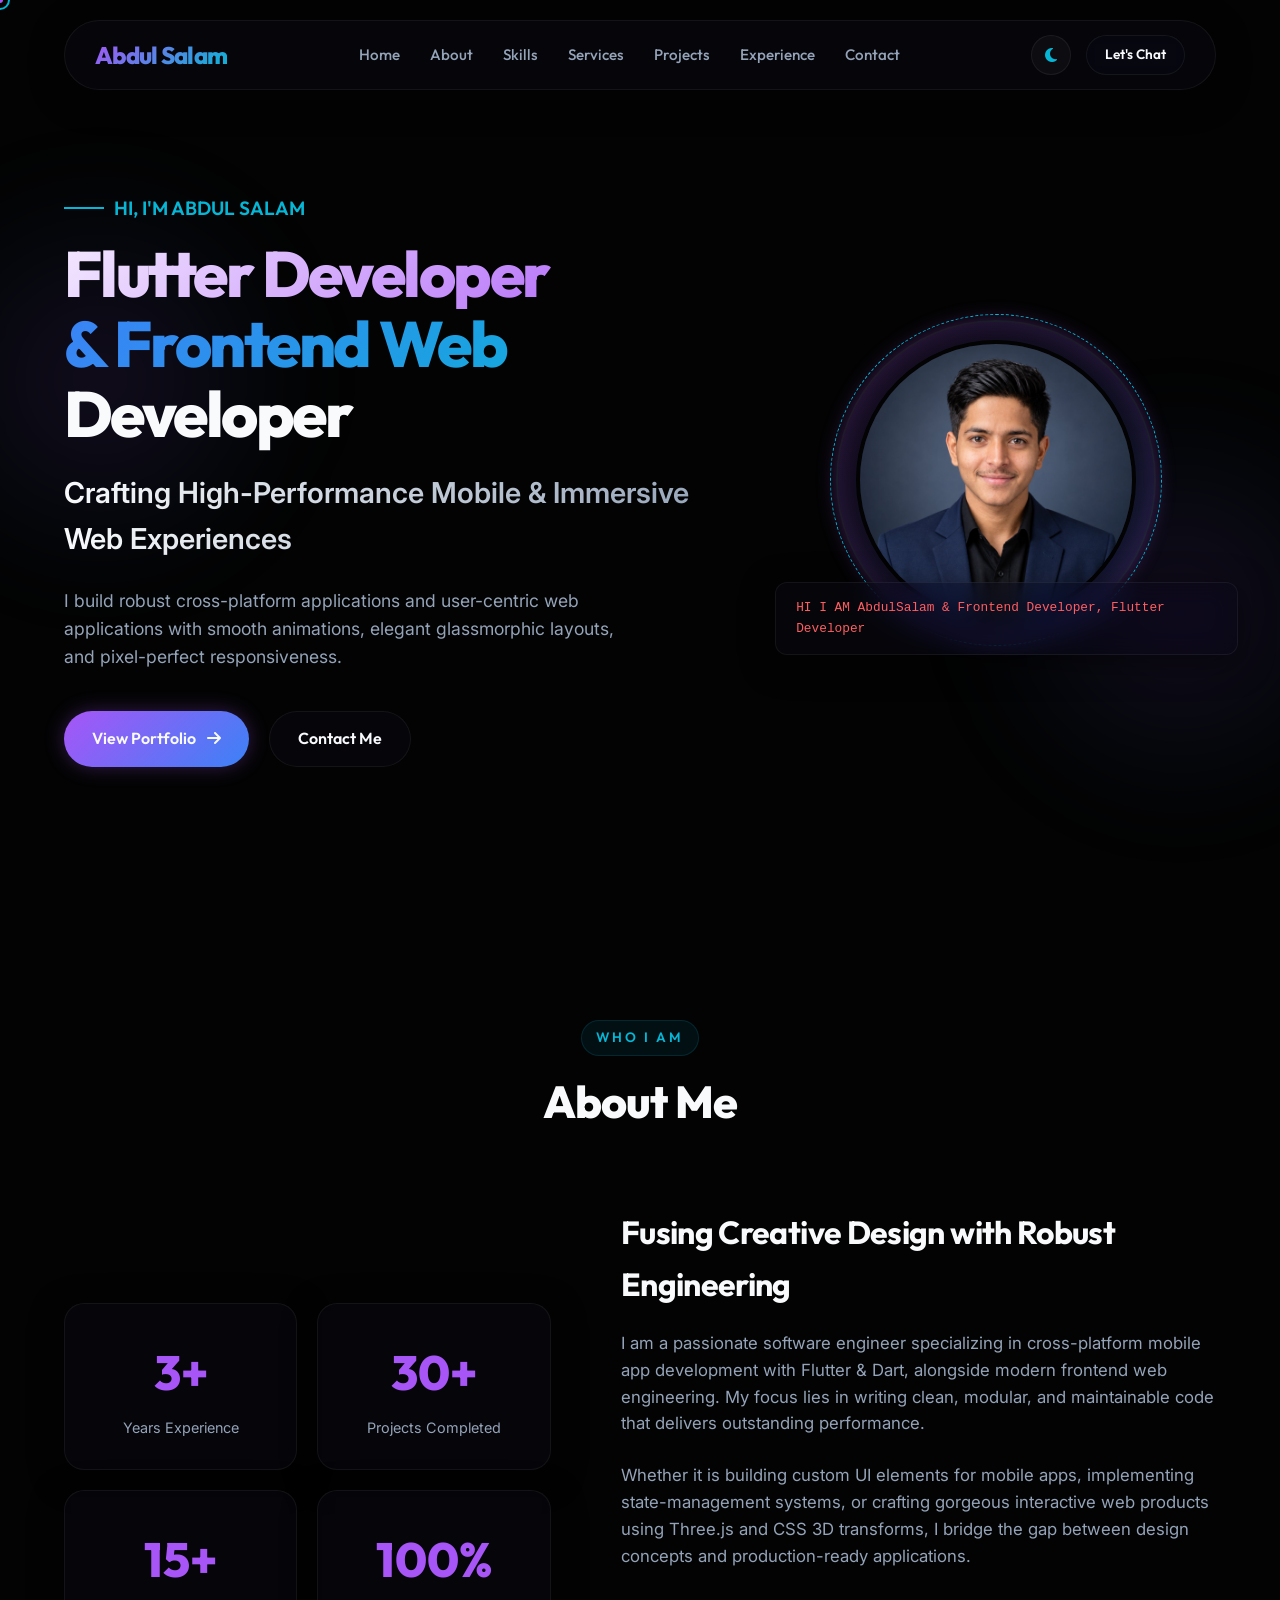
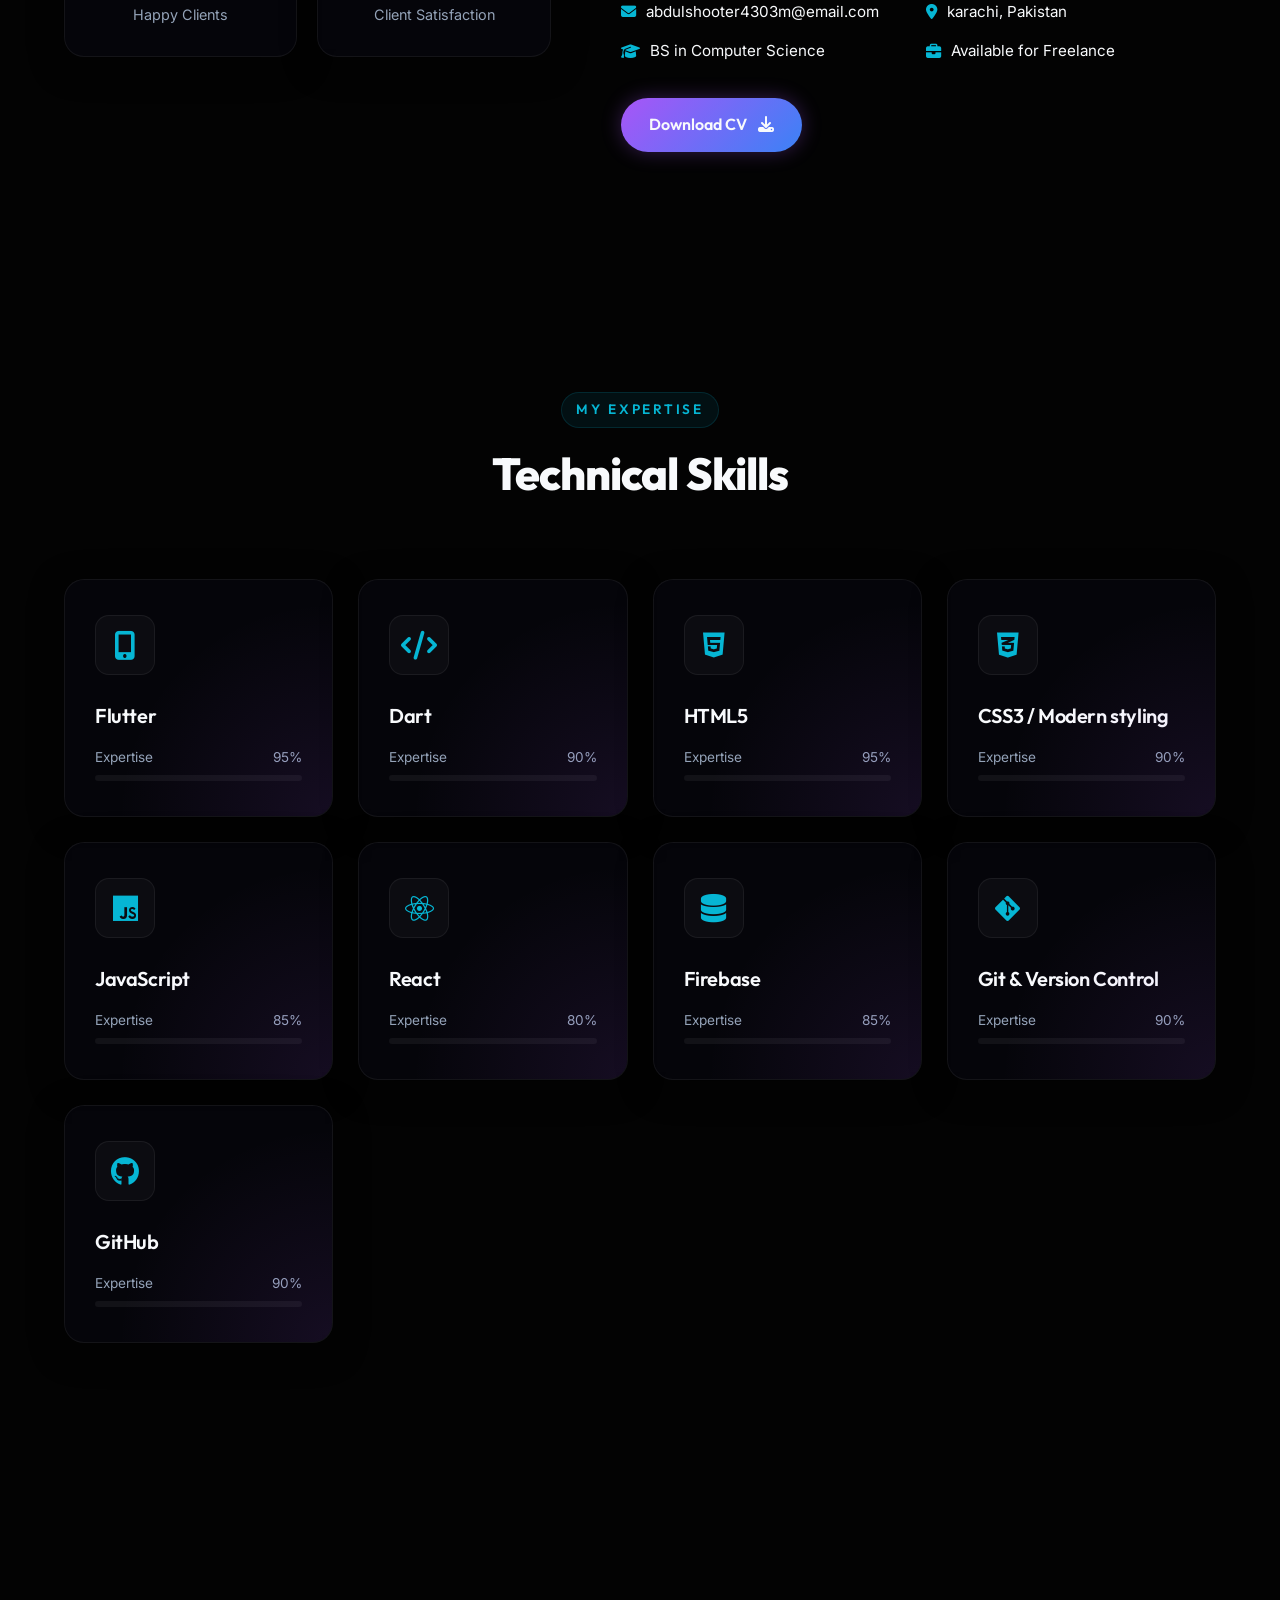
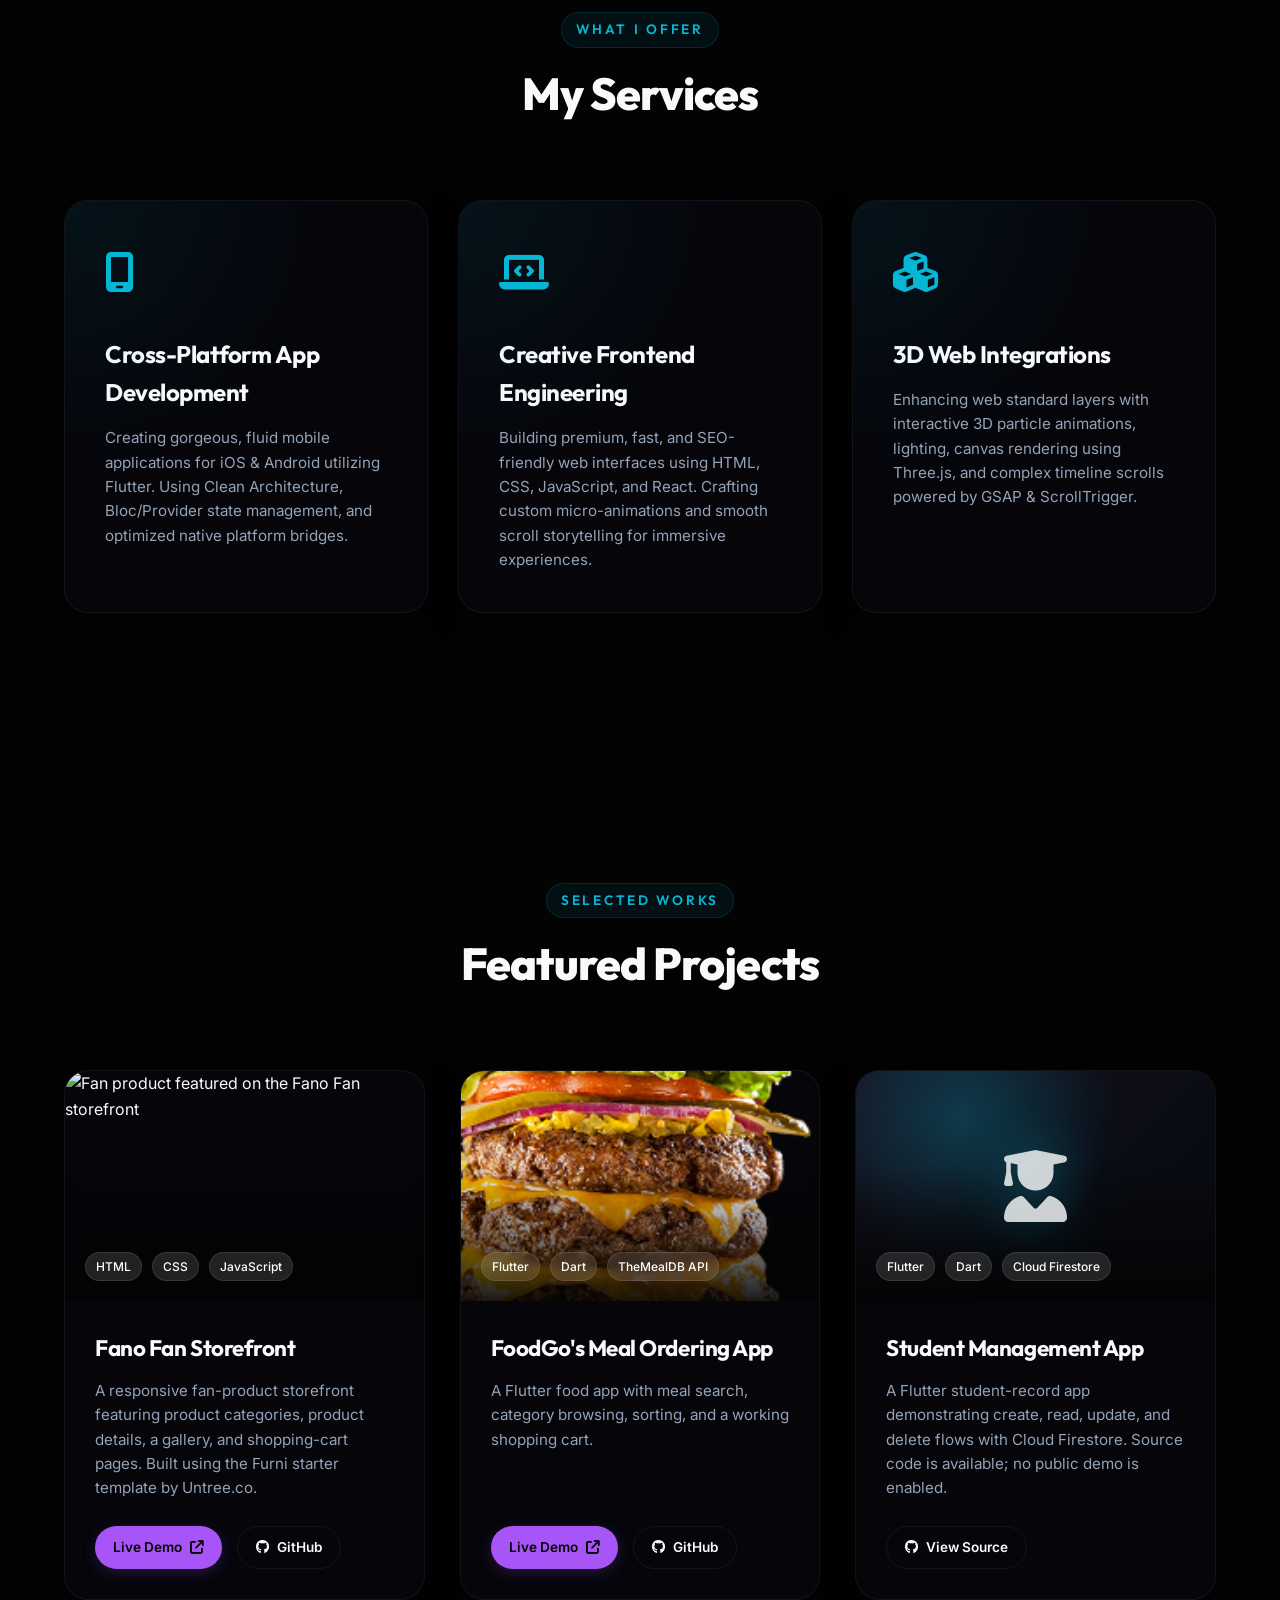
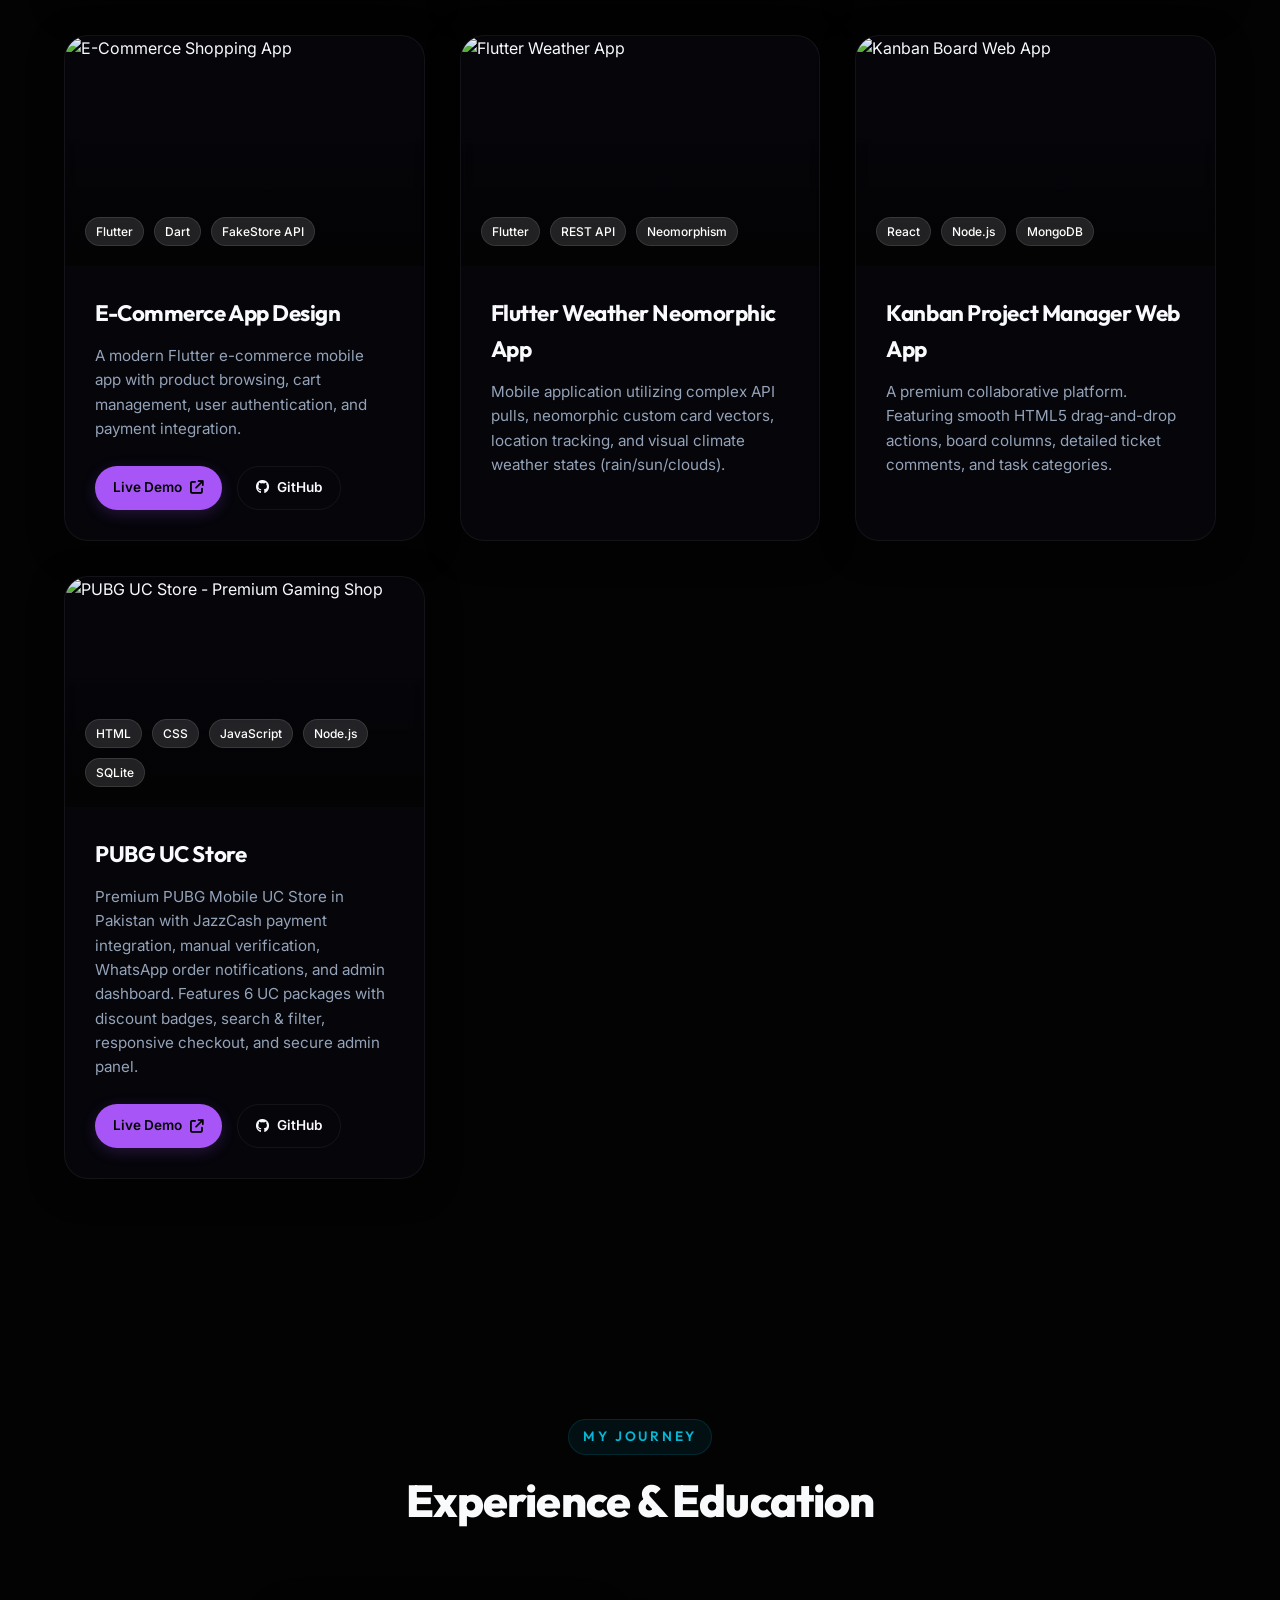
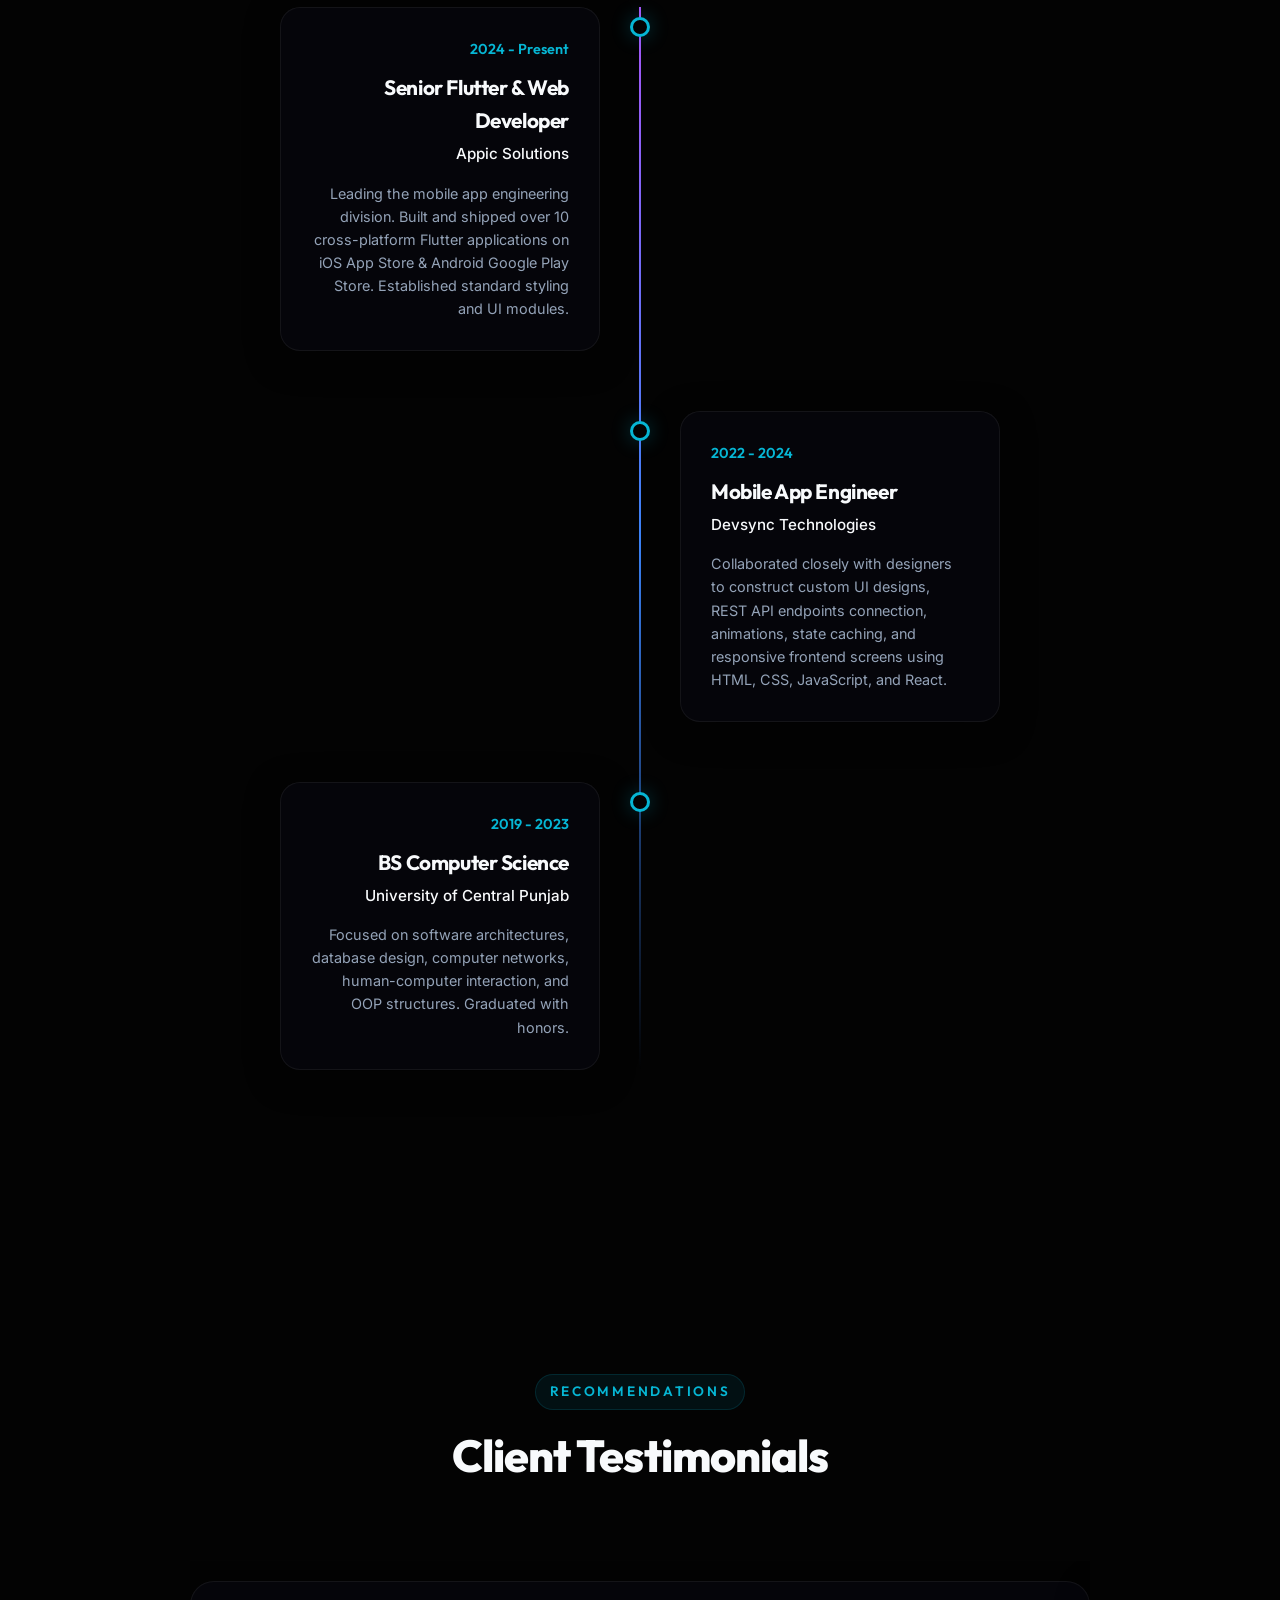
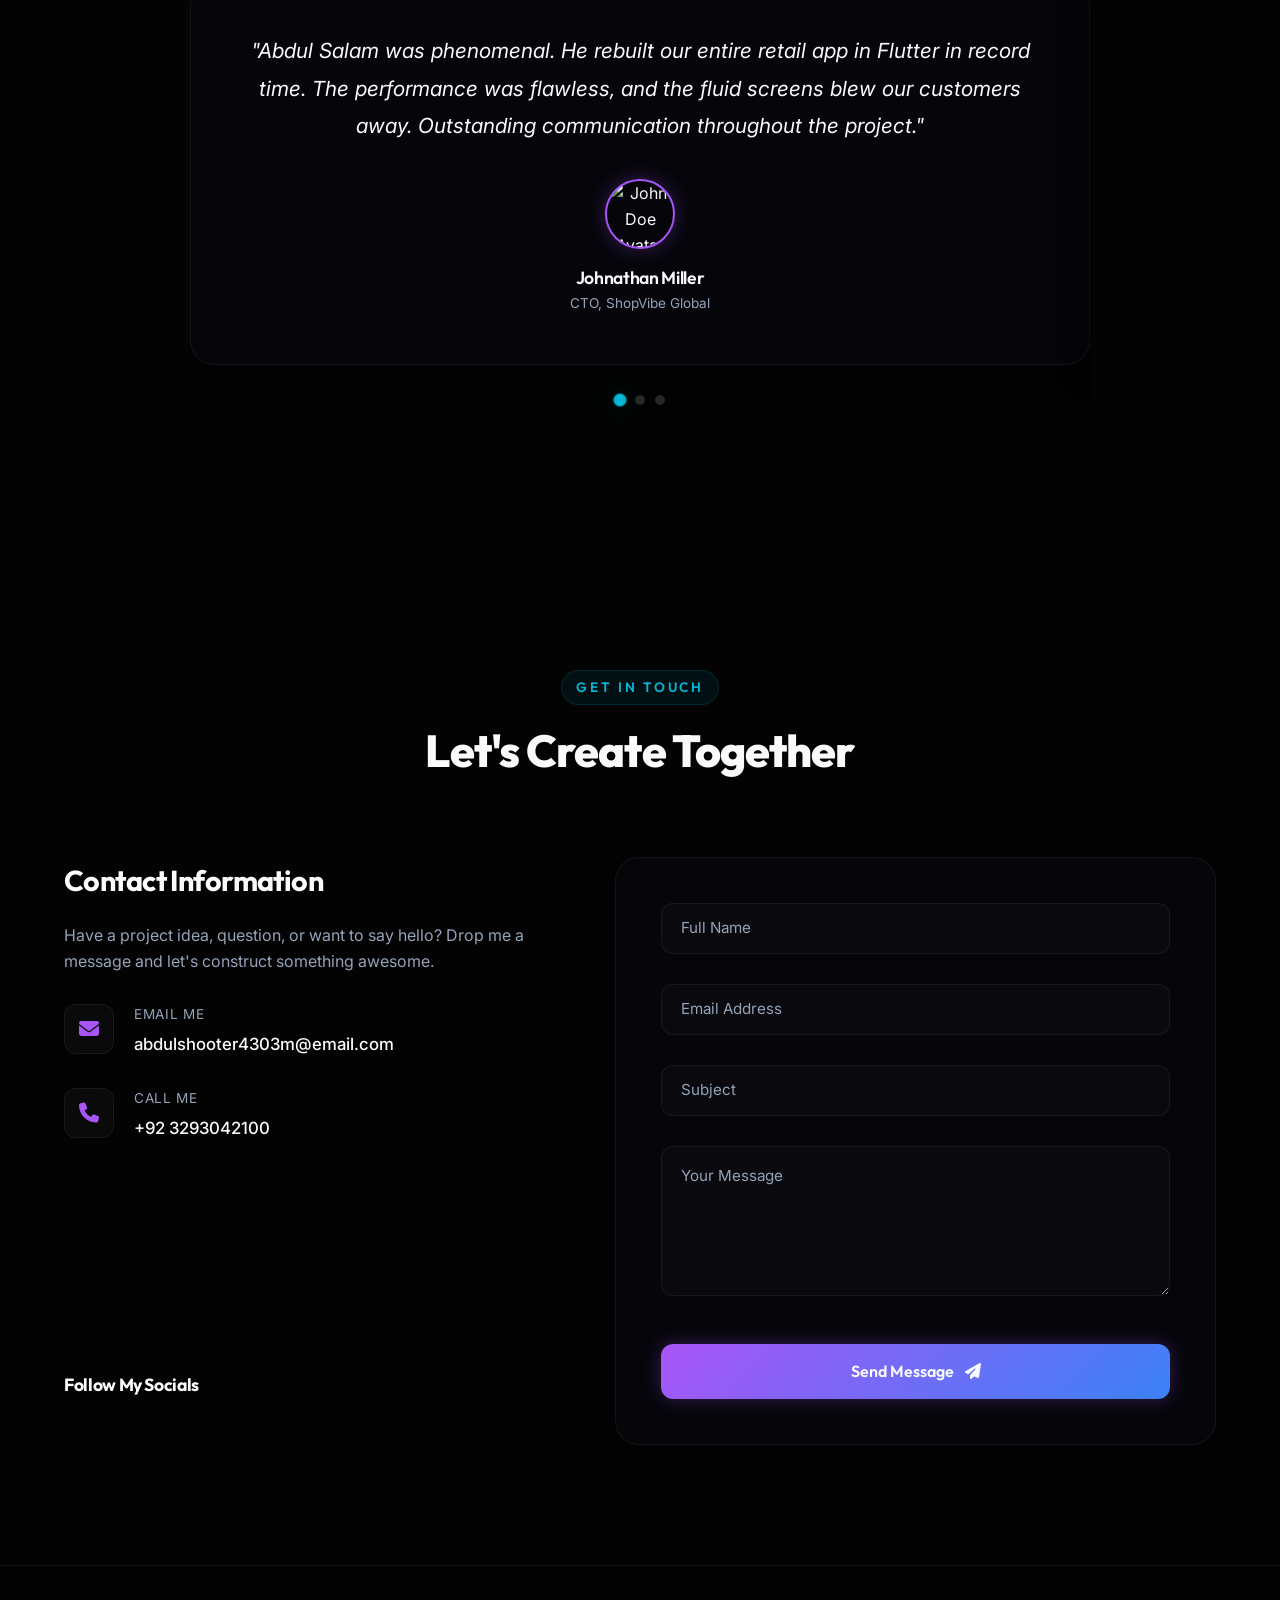
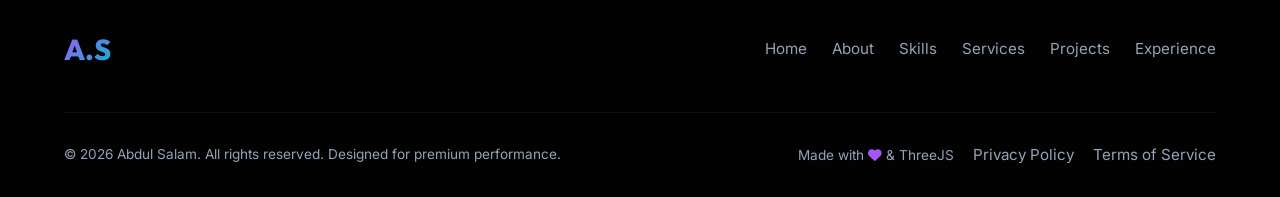
==== index.html @ 8bd1a6f2 "Add PUBG UC Store to featured projects 🤖 Generated with Codebuff Co-Authored-By: Codebuff <noreply@c" ====
<!DOCTYPE html>
<html lang="en">
<head>
  <meta charset="UTF-8">
  <meta name="viewport" content="width=device-width, initial-scale=1.0">
  <meta name="description" content="Abdul Salam - Award-winning 3D Personal Portfolio of a Flutter Developer & Frontend Web Developer. Showcase of mobile apps and modern web projects.">
  <meta name="google-site-verification" content="dClrFHo8CzfRg46AASNuY4jX45BPikJu_GYiHGfyLbQ">
  <title>Abdul Salam | Flutter & Frontend Developer | 3D Portfolio</title>
  
  <!-- Favicon (inline SVG - no extra file needed) -->
  <link rel="icon" href="data:image/svg+xml,%3Csvg xmlns='http://www.w3.org/2000/svg' viewBox='0 0 64 64'%3E%3Cdefs%3E%3ClinearGradient id='g' x1='0' y1='0' x2='1' y2='1'%3E%3Cstop offset='0' stop-color='%23a855f7'/%3E%3Cstop offset='1' stop-color='%2306b6d4'/%3E%3C/linearGradient%3E%3C/defs%3E%3Crect width='64' height='64' rx='14' fill='%23070614'/%3E%3Ctext x='32' y='43' font-family='Arial,sans-serif' font-size='28' font-weight='bold' fill='url(%23g)' text-anchor='middle'%3EA.S%3C/text%3E%3C/svg%3E">
  
  <!-- FontAwesome for icons -->
  <link rel="stylesheet" href="https://cdnjs.cloudflare.com/ajax/libs/font-awesome/6.4.0/css/all.min.css">
  
  <!-- Custom stylesheet -->
  <link rel="stylesheet" href="style.css">
</head>
<body>

  <!-- Loading Screen -->
  <div class="loader-container" id="loader">
    <div class="loader-logo">A.S</div>
    <div class="loader-bar-bg">
      <div class="loader-bar" id="loader-bar"></div>
    </div>
    <div class="loader-percent" id="loader-percent">0%</div>
  </div>

  <!-- Custom Cursor Follower -->
  <div class="custom-cursor" id="cursor"></div>
  <div class="custom-cursor-dot" id="cursor-dot"></div>

  <!-- ThreeJS Background Canvas -->
  <canvas id="three-canvas"></canvas>

  <!-- Responsive Navigation Bar -->
  <nav class="navbar glass-panel">
    <a href="#hero" class="nav-logo" id="nav-logo">Abdul Salam</a>
    
    <ul class="nav-links" id="nav-links">
      <li><a href="#hero" class="nav-link">Home</a></li>
      <li><a href="#about" class="nav-link">About</a></li>
      <li><a href="#skills" class="nav-link">Skills</a></li>
      <li><a href="#services" class="nav-link">Services</a></li>
      <li><a href="#projects" class="nav-link">Projects</a></li>
      <li><a href="#experience" class="nav-link">Experience</a></li>
      <li><a href="#contact" class="nav-link">Contact</a></li>
    </ul>

    <div class="nav-actions">
      <!-- Dark/Light Theme Toggle -->
      <button id="theme-toggle" class="social-icon" aria-label="Toggle Theme" style="width: 40px; height: 40px; border-radius: 50%; font-size: 1rem; cursor: pointer;">
        <i class="fa-solid fa-moon"></i>
      </button>
      <a href="#contact" class="btn-premium btn-outline-glass" style="padding: 8px 18px; font-size: 0.85rem; border-radius: 30px;">Let's Chat</a>
    </div>

    <button class="menu-btn" id="menu-btn" aria-label="Toggle Menu">
      <span></span>
      <span></span>
      <span></span>
    </button>
  </nav>

  <!-- Glowing background blobs -->
  <div class="glowing-blob blob-1"></div>
  <div class="glowing-blob blob-2"></div>

  <!-- HERO SECTION -->
  <section class="hero" id="hero">
    <div class="container">
      <div class="hero-grid">
        <div class="hero-content">
          <div class="hero-hello">HI, I'M ABDUL SALAM</div>
          <h1 class="hero-title">
            <span class="text-reveal text-gradient-purple">Flutter Developer</span>
            <span class="text-reveal text-gradient-cyan">& Frontend Web</span>
            <span class="text-reveal">Developer</span>
          </h1>
          <p class="hero-subtitle">Crafting High-Performance Mobile & Immersive Web Experiences</p>
          <p class="hero-desc">I build robust cross-platform applications and user-centric web applications with smooth animations, elegant glassmorphic layouts, and pixel-perfect responsiveness.</p>
          <div class="hero-buttons">
            <a href="#projects" class="btn-premium btn-primary-gradient">
              <span>View Portfolio <i class="fa-solid fa-arrow-right" style="margin-left: 8px;"></i></span>
            </a>
            <a href="#contact" class="btn-premium btn-outline-glass">
              <span>Contact Me</span>
            </a>
          </div>
        </div>
        
        <div class="hero-visual">
          <!-- Floating code snippet cards -->
         
          <div class="code-floating-card glass-panel code-card-2">
            <span style="color: #ff5e62;">HI I AM AbdulSalam &amp; Frontend Developer, Flutter Developer</span>
          </div>
          
          <!-- Avatar Container -->
          <div class="avatar-container" id="hero-avatar">
            <img src="profile.jpg" alt="Abdul Salam - Flutter & Frontend Developer" class="avatar-image">
          </div>
        </div>
      </div>
    </div>
  </section>

  <!-- ABOUT ME SECTION -->
  <section class="about" id="about">
    <div class="container">
      <div class="section-header">
        <span class="section-tag">Who I Am</span>
        <h2 class="section-title">About Me</h2>
      </div>
      
      <div class="about-grid">
        <div class="about-visual">
          <div class="about-stats">
            <div class="stat-card glass-panel">
              <div class="stat-number" id="stat-experience">3+</div>
              <div class="stat-label">Years Experience</div>
            </div>
            <div class="stat-card glass-panel">
              <div class="stat-number" id="stat-projects">30+</div>
              <div class="stat-label">Projects Completed</div>
            </div>
            <div class="stat-card glass-panel">
              <div class="stat-number" id="stat-clients">15+</div>
              <div class="stat-label">Happy Clients</div>
            </div>
            <div class="stat-card glass-panel">
              <div class="stat-number" id="stat-satisfaction">100%</div>
              <div class="stat-label">Client Satisfaction</div>
            </div>
          </div>
        </div>
        
        <div class="about-text">
          <h3>Fusing Creative Design with Robust Engineering</h3>
          <p>I am a passionate software engineer specializing in cross-platform mobile app development with Flutter & Dart, alongside modern frontend web engineering. My focus lies in writing clean, modular, and maintainable code that delivers outstanding performance.</p>
          <p>Whether it is building custom UI elements for mobile apps, implementing state-management systems, or crafting gorgeous interactive web products using Three.js and CSS 3D transforms, I bridge the gap between design concepts and production-ready applications.</p>
          
          <div class="about-meta">
            <div class="meta-item"><i class="fa-solid fa-envelope"></i> abdulshooter4303m@email.com</div>
            <div class="meta-item"><i class="fa-solid fa-location-dot"></i> karachi, Pakistan</div>
            <div class="meta-item"><i class="fa-solid fa-graduation-cap"></i> BS in Computer Science</div>
            <div class="meta-item"><i class="fa-solid fa-briefcase"></i> Available for Freelance</div>
          </div>
          
          <div class="hero-buttons" style="margin-top: 35px;">
            <a href="assets/cv.pdf" download class="btn-premium btn-primary-gradient">
              <span>Download CV <i class="fa-solid fa-download" style="margin-left: 8px;"></i></span>
            </a>
          </div>
        </div>
      </div>
    </div>
  </section>

  <!-- SKILLS SECTION -->
  <section class="skills" id="skills">
    <div class="container">
      <div class="section-header">
        <span class="section-tag">My Expertise</span>
        <h2 class="section-title">Technical Skills</h2>
      </div>
      
      <div class="skills-grid">
        <!-- Skill 1 -->
        <div class="skill-card glass-panel" data-tilt>
          <div class="skill-icon-wrapper">
            <i class="fa-solid fa-mobile-screen-button"></i>
          </div>
          <h3 class="skill-name">Flutter</h3>
          <div class="skill-progress-container">
            <div class="skill-progress-info">
              <span>Expertise</span>
              <span>95%</span>
            </div>
            <div class="skill-progress-bar">
              <div class="skill-progress-fill" data-progress="95%"></div>
            </div>
          </div>
        </div>
        
        <!-- Skill 2 -->
        <div class="skill-card glass-panel" data-tilt>
          <div class="skill-icon-wrapper">
            <i class="fa-solid fa-code"></i>
          </div>
          <h3 class="skill-name">Dart</h3>
          <div class="skill-progress-container">
            <div class="skill-progress-info">
              <span>Expertise</span>
              <span>90%</span>
            </div>
            <div class="skill-progress-bar">
              <div class="skill-progress-fill" data-progress="90%"></div>
            </div>
          </div>
        </div>
        
        <!-- Skill 3 -->
        <div class="skill-card glass-panel" data-tilt>
          <div class="skill-icon-wrapper">
            <i class="fa-brands fa-html5"></i>
          </div>
          <h3 class="skill-name">HTML5</h3>
          <div class="skill-progress-container">
            <div class="skill-progress-info">
              <span>Expertise</span>
              <span>95%</span>
            </div>
            <div class="skill-progress-bar">
              <div class="skill-progress-fill" data-progress="95%"></div>
            </div>
          </div>
        </div>
        
        <!-- Skill 4 -->
        <div class="skill-card glass-panel" data-tilt>
          <div class="skill-icon-wrapper">
            <i class="fa-brands fa-css3-alt"></i>
          </div>
          <h3 class="skill-name">CSS3 / Modern styling</h3>
          <div class="skill-progress-container">
            <div class="skill-progress-info">
              <span>Expertise</span>
              <span>90%</span>
            </div>
            <div class="skill-progress-bar">
              <div class="skill-progress-fill" data-progress="90%"></div>
            </div>
          </div>
        </div>
        
        <!-- Skill 5 -->
        <div class="skill-card glass-panel" data-tilt>
          <div class="skill-icon-wrapper">
            <i class="fa-brands fa-js"></i>
          </div>
          <h3 class="skill-name">JavaScript</h3>
          <div class="skill-progress-container">
            <div class="skill-progress-info">
              <span>Expertise</span>
              <span>85%</span>
            </div>
            <div class="skill-progress-bar">
              <div class="skill-progress-fill" data-progress="85%"></div>
            </div>
          </div>
        </div>
        
        <!-- Skill 6 -->
        <div class="skill-card glass-panel" data-tilt>
          <div class="skill-icon-wrapper">
            <i class="fa-brands fa-react"></i>
          </div>
          <h3 class="skill-name">React</h3>
          <div class="skill-progress-container">
            <div class="skill-progress-info">
              <span>Expertise</span>
              <span>80%</span>
            </div>
            <div class="skill-progress-bar">
              <div class="skill-progress-fill" data-progress="80%"></div>
            </div>
          </div>
        </div>
        
        <!-- Skill 7 -->
        <div class="skill-card glass-panel" data-tilt>
          <div class="skill-icon-wrapper">
            <i class="fa-solid fa-database"></i>
          </div>
          <h3 class="skill-name">Firebase</h3>
          <div class="skill-progress-container">
            <div class="skill-progress-info">
              <span>Expertise</span>
              <span>85%</span>
            </div>
            <div class="skill-progress-bar">
              <div class="skill-progress-fill" data-progress="85%"></div>
            </div>
          </div>
        </div>
        
        <!-- Skill 8 -->
        <div class="skill-card glass-panel" data-tilt>
          <div class="skill-icon-wrapper">
            <i class="fa-brands fa-git-alt"></i>
          </div>
          <h3 class="skill-name">Git & Version Control</h3>
          <div class="skill-progress-container">
            <div class="skill-progress-info">
              <span>Expertise</span>
              <span>90%</span>
            </div>
            <div class="skill-progress-bar">
              <div class="skill-progress-fill" data-progress="90%"></div>
            </div>
          </div>
        </div>
        
        <!-- Skill 9 -->
        <div class="skill-card glass-panel" data-tilt>
          <div class="skill-icon-wrapper">
            <i class="fa-brands fa-github"></i>
          </div>
          <h3 class="skill-name">GitHub</h3>
          <div class="skill-progress-container">
            <div class="skill-progress-info">
              <span>Expertise</span>
              <span>90%</span>
            </div>
            <div class="skill-progress-bar">
              <div class="skill-progress-fill" data-progress="90%"></div>
            </div>
          </div>
        </div>
      </div>
    </div>
  </section>

  <!-- SERVICES SECTION -->
  <section class="services" id="services">
    <div class="container">
      <div class="section-header">
        <span class="section-tag">What I Offer</span>
        <h2 class="section-title">My Services</h2>
      </div>
      
      <div class="services-grid">
        <!-- Service 1 -->
        <div class="service-card glass-panel">
          <div class="service-icon"><i class="fa-solid fa-mobile-screen"></i></div>
          <h3 class="service-title">Cross-Platform App Development</h3>
          <p class="service-desc">Creating gorgeous, fluid mobile applications for iOS & Android utilizing Flutter. Using Clean Architecture, Bloc/Provider state management, and optimized native platform bridges.</p>
        </div>
        
        <!-- Service 2 -->
        <div class="service-card glass-panel">
          <div class="service-icon"><i class="fa-solid fa-laptop-code"></i></div>
          <h3 class="service-title">Creative Frontend Engineering</h3>
          <p class="service-desc">Building premium, fast, and SEO-friendly web interfaces using HTML, CSS, JavaScript, and React. Crafting custom micro-animations and smooth scroll storytelling for immersive experiences.</p>
        </div>
        
        <!-- Service 3 -->
        <div class="service-card glass-panel">
          <div class="service-icon"><i class="fa-solid fa-cubes"></i></div>
          <h3 class="service-title">3D Web Integrations</h3>
          <p class="service-desc">Enhancing web standard layers with interactive 3D particle animations, lighting, canvas rendering using Three.js, and complex timeline scrolls powered by GSAP & ScrollTrigger.</p>
        </div>
      </div>
    </div>
  </section>

  <!-- PROJECTS SECTION -->
  <section class="projects" id="projects">
    <div class="container">
      <div class="section-header">
        <span class="section-tag">Selected Works</span>
        <h2 class="section-title">Featured Projects</h2>
      </div>
      
      <div class="projects-grid">
        <!-- Project 1: Fano Fan storefront -->
        <div class="project-card glass-panel" data-tilt>
          <div class="project-img-wrapper">
            <img src="https://abdulsalamdev230-wq.github.io/Fano-Fan-Website/images/header2.jpg" alt="Fan product featured on the Fano Fan storefront" class="project-img" loading="lazy">
            <div class="project-overlay"></div>
            <div class="project-tags">
              <span class="project-tag">HTML</span>
              <span class="project-tag">CSS</span>
              <span class="project-tag">JavaScript</span>
            </div>
          </div>
          <div class="project-info">
            <h3 class="project-title">Fano Fan Storefront</h3>
            <p class="project-desc">A responsive fan-product storefront featuring product categories, product details, a gallery, and shopping-cart pages. Built using the Furni starter template by Untree.co.</p>
            <div class="project-links">
              <a href="https://abdulsalamdev230-wq.github.io/Fano-Fan-Website/" class="project-btn project-btn-live" target="_blank" rel="noopener noreferrer">Live Demo <i class="fa-solid fa-arrow-up-right-from-square"></i></a>
              <a href="https://github.com/abdulsalamdev230-wq/Fano-Fan-Website" class="project-btn project-btn-git" target="_blank" rel="noopener noreferrer"><i class="fa-brands fa-github"></i> GitHub</a>
            </div>
          </div>
        </div>
        
        <!-- Project 2: FoodGo's Flutter app -->
        <div class="project-card glass-panel" data-tilt>
          <div class="project-img-wrapper">
            <img src="foods-app/assets/assets/images/image_2.png" alt="Burger artwork from the FoodGo food app" class="project-img" loading="lazy">
            <div class="project-overlay"></div>
            <div class="project-tags">
              <span class="project-tag">Flutter</span>
              <span class="project-tag">Dart</span>
              <span class="project-tag">TheMealDB API</span>
            </div>
          </div>
          <div class="project-info">
            <h3 class="project-title">FoodGo's Meal Ordering App</h3>
            <p class="project-desc">A Flutter food app with meal search, category browsing, sorting, and a working shopping cart.</p>
            <div class="project-links">
              <a href="https://abdulsalamdev230-wq.github.io/abdulsalam-portfolio/foods-app/" class="project-btn project-btn-live" target="_blank" rel="noopener noreferrer">Live Demo <i class="fa-solid fa-arrow-up-right-from-square"></i></a>
              <a href="https://github.com/abdulsalamdev230-wq/Foods_app_ui" class="project-btn project-btn-git" target="_blank" rel="noopener noreferrer"><i class="fa-brands fa-github"></i> GitHub</a>
            </div>
          </div>
        </div>
        
        <!-- Project 3: Flutter-Firebase student management app -->
        <div class="project-card glass-panel" data-tilt>
          <div class="project-img-wrapper project-placeholder">
            <div class="project-overlay"></div>
            <i class="fa-solid fa-user-graduate project-placeholder-icon" aria-hidden="true"></i>
            <div class="project-tags">
              <span class="project-tag">Flutter</span>
              <span class="project-tag">Dart</span>
              <span class="project-tag">Cloud Firestore</span>
            </div>
          </div>
          <div class="project-info">
            <h3 class="project-title">Student Management App</h3>
            <p class="project-desc">A Flutter student-record app demonstrating create, read, update, and delete flows with Cloud Firestore. Source code is available; no public demo is enabled.</p>
            <div class="project-links">
              <a href="https://github.com/abdulsalamdev230-wq/Flutter-firebase" class="project-btn project-btn-git" target="_blank" rel="noopener noreferrer"><i class="fa-brands fa-github"></i> View Source</a>
            </div>
          </div>
        </div>
        
        <!-- Project 4: E-Commerce App Design -->
        <div class="project-card glass-panel" data-tilt>
          <div class="project-img-wrapper">
            <img src="https://images.unsplash.com/photo-1556742049-0cfed4f6a45d?auto=format&fit=crop&w=600&h=400&q=80" alt="E-Commerce Shopping App" class="project-img" loading="lazy">
            <div class="project-overlay"></div>
            <div class="project-tags">
              <span class="project-tag">Flutter</span>
              <span class="project-tag">Dart</span>
              <span class="project-tag">FakeStore API</span>
            </div>
          </div>
          <div class="project-info">
            <h3 class="project-title">E-Commerce App Design</h3>
            <p class="project-desc">A modern Flutter e-commerce mobile app with product browsing, cart management, user authentication, and payment integration.</p>
            <div class="project-links">
              <a href="https://abdulsalamdev230-wq.github.io/abdulsalam-portfolio/ecommerce-app/" class="project-btn project-btn-live" target="_blank" rel="noopener noreferrer">Live Demo <i class="fa-solid fa-arrow-up-right-from-square"></i></a>
              <a href="https://github.com/abdulsalamdev230-wq/E-Commerce-App-Design" class="project-btn project-btn-git" target="_blank" rel="noopener noreferrer"><i class="fa-brands fa-github"></i> GitHub</a>
            </div>
          </div>
        </div>
        
        <!-- Project 5 -->
        <div class="project-card glass-panel" data-tilt>
          <div class="project-img-wrapper">
            <img src="https://images.unsplash.com/photo-1592210454359-9043f067919b?auto=format&fit=crop&w=600&h=400&q=80" alt="Flutter Weather App" class="project-img">
            <div class="project-overlay"></div>
            <div class="project-tags">
              <span class="project-tag">Flutter</span>
              <span class="project-tag">REST API</span>
              <span class="project-tag">Neomorphism</span>
            </div>
          </div>
          <div class="project-info">
            <h3 class="project-title">Flutter Weather Neomorphic App</h3>
            <p class="project-desc">Mobile application utilizing complex API pulls, neomorphic custom card vectors, location tracking, and visual climate weather states (rain/sun/clouds).</p>
            <div class="project-links">
              <a href="#" class="project-btn project-btn-live">Live Demo <i class="fa-solid fa-arrow-up-right-from-square"></i></a>
              <a href="#" class="project-btn project-btn-git"><i class="fa-brands fa-github"></i> GitHub</a>
            </div>
          </div>
        </div>
        
        <!-- Project 6 -->
        <div class="project-card glass-panel" data-tilt>
          <div class="project-img-wrapper">
            <img src="https://images.unsplash.com/photo-1618005182384-a83a8bd57fbe?auto=format&fit=crop&w=600&h=400&q=80" alt="Kanban Board Web App" class="project-img">
            <div class="project-overlay"></div>
            <div class="project-tags">
              <span class="project-tag">React</span>
              <span class="project-tag">Node.js</span>
              <span class="project-tag">MongoDB</span>
            </div>
          </div>
          <div class="project-info">
            <h3 class="project-title">Kanban Project Manager Web App</h3>
            <p class="project-desc">A premium collaborative platform. Featuring smooth HTML5 drag-and-drop actions, board columns, detailed ticket comments, and task categories.</p>
            <div class="project-links">
              <a href="#" class="project-btn project-btn-live">Live Demo <i class="fa-solid fa-arrow-up-right-from-square"></i></a>
              <a href="#" class="project-btn project-btn-git"><i class="fa-brands fa-github"></i> GitHub</a>
            </div>
          </div>
        </div>
        
        <!-- Project 7: PUBG UC Store -->
        <div class="project-card glass-panel" data-tilt>
          <div class="project-img-wrapper">
            <img src="https://abdulsalamdev230-wq.github.io/pubg-uc-shop/1.jpg.jpg" alt="PUBG UC Store - Premium Gaming Shop" class="project-img" loading="lazy">
            <div class="project-overlay"></div>
            <div class="project-tags">
              <span class="project-tag">HTML</span>
              <span class="project-tag">CSS</span>
              <span class="project-tag">JavaScript</span>
              <span class="project-tag">Node.js</span>
              <span class="project-tag">SQLite</span>
            </div>
          </div>
          <div class="project-info">
            <h3 class="project-title">PUBG UC Store</h3>
            <p class="project-desc">Premium PUBG Mobile UC Store in Pakistan with JazzCash payment integration, manual verification, WhatsApp order notifications, and admin dashboard. Features 6 UC packages with discount badges, search & filter, responsive checkout, and secure admin panel.</p>
            <div class="project-links">
              <a href="https://abdulsalamdev230-wq.github.io/pubg-uc-shop/" class="project-btn project-btn-live" target="_blank" rel="noopener noreferrer">Live Demo <i class="fa-solid fa-arrow-up-right-from-square"></i></a>
              <a href="https://github.com/abdulsalamdev230-wq/pubg-uc-shop" class="project-btn project-btn-git" target="_blank" rel="noopener noreferrer"><i class="fa-brands fa-github"></i> GitHub</a>
            </div>
          </div>
        </div>
      </div>
    </div>
  </section>

  <!-- EXPERIENCE & EDUCATION TIMELINE -->
  <section class="experience" id="experience">
    <div class="container">
      <div class="section-header">
        <span class="section-tag">My Journey</span>
        <h2 class="section-title">Experience & Education</h2>
      </div>
      
      <div class="timeline">
        <!-- Item 1 -->
        <div class="timeline-item">
          <div class="timeline-dot"></div>
          <div class="timeline-card glass-panel">
            <span class="timeline-date">2024 - Present</span>
            <h3 class="timeline-title">Senior Flutter & Web Developer</h3>
            <span class="timeline-company">Appic Solutions</span>
            <p class="timeline-desc">Leading the mobile app engineering division. Built and shipped over 10 cross-platform Flutter applications on iOS App Store & Android Google Play Store. Established standard styling and UI modules.</p>
          </div>
        </div>
        
        <!-- Item 2 -->
        <div class="timeline-item">
          <div class="timeline-dot"></div>
          <div class="timeline-card glass-panel">
            <span class="timeline-date">2022 - 2024</span>
            <h3 class="timeline-title">Mobile App Engineer</h3>
            <span class="timeline-company">Devsync Technologies</span>
            <p class="timeline-desc">Collaborated closely with designers to construct custom UI designs, REST API endpoints connection, animations, state caching, and responsive frontend screens using HTML, CSS, JavaScript, and React.</p>
          </div>
        </div>
        
        <!-- Item 3 -->
        <div class="timeline-item">
          <div class="timeline-dot"></div>
          <div class="timeline-card glass-panel">
            <span class="timeline-date">2019 - 2023</span>
            <h3 class="timeline-title">BS Computer Science</h3>
            <span class="timeline-company">University of Central Punjab</span>
            <p class="timeline-desc">Focused on software architectures, database design, computer networks, human-computer interaction, and OOP structures. Graduated with honors.</p>
          </div>
        </div>
      </div>
    </div>
  </section>

  <!-- TESTIMONIALS SECTION -->
  <section class="testimonials" id="testimonials">
    <div class="container">
      <div class="section-header">
        <span class="section-tag">Recommendations</span>
        <h2 class="section-title">Client Testimonials</h2>
      </div>
      
      <div class="testimonials-slider">
        <div class="testimonial-track" id="testimonial-track">
          <!-- Slide 1 -->
          <div class="testimonial-card glass-panel">
            <p class="testimonial-quote">"Abdul Salam was phenomenal. He rebuilt our entire retail app in Flutter in record time. The performance was flawless, and the fluid screens blew our customers away. Outstanding communication throughout the project."</p>
            <div class="testimonial-author">
              <img src="https://images.unsplash.com/photo-1507003211169-0a1dd7228f2d?auto=format&fit=crop&w=100&h=100&q=80" alt="John Doe Avatar" class="testimonial-avatar">
              <h4 class="testimonial-name">Johnathan Miller</h4>
              <span class="testimonial-role">CTO, ShopVibe Global</span>
            </div>
          </div>
          
          <!-- Slide 2 -->
          <div class="testimonial-card glass-panel">
            <p class="testimonial-quote">"Excellent attention to detail. Abdul created a stunning creative SaaS dashboard page with GSAP animations. The glassmorphic layout was translated perfectly into clean responsive CSS. Highly recommended!"</p>
            <div class="testimonial-author">
              <img src="https://images.unsplash.com/photo-1494790108377-be9c29b29330?auto=format&fit=crop&w=100&h=100&q=80" alt="Jane Smith Avatar" class="testimonial-avatar">
              <h4 class="testimonial-name">Sarah Jenkins</h4>
              <span class="testimonial-role">Founder, Nexus AI</span>
            </div>
          </div>
          
          <!-- Slide 3 -->
          <div class="testimonial-card glass-panel">
            <p class="testimonial-quote">"Working with Abdul was a pleasure. His mastery of Flutter state management and responsive web practices solved multiple bugs in our code. Delivery was prompt, organized, and clean."</p>
            <div class="testimonial-author">
              <img src="https://images.unsplash.com/photo-1500648767791-00dcc994a43e?auto=format&fit=crop&w=100&h=100&q=80" alt="Alex Rivera Avatar" class="testimonial-avatar">
              <h4 class="testimonial-name">Alex Rivera</h4>
              <span class="testimonial-role">Product Lead, DevFlow Corp</span>
            </div>
          </div>
        </div>
        
        <div class="testimonials-dots" id="testimonial-dots">
          <span class="dot active" data-index="0"></span>
          <span class="dot" data-index="1"></span>
          <span class="dot" data-index="2"></span>
        </div>
      </div>
    </div>
  </section>

  <!-- CONTACT SECTION -->
  <section class="contact" id="contact">
    <div class="container">
      <div class="section-header">
        <span class="section-tag">Get In Touch</span>
        <h2 class="section-title">Let's Create Together</h2>
      </div>
      
      <div class="contact-grid">
        <div class="contact-info">
          <div>
            <h3 style="font-size: 1.8rem; margin-bottom: 20px;">Contact Information</h3>
            <p style="margin-bottom: 30px;">Have a project idea, question, or want to say hello? Drop me a message and let's construct something awesome.</p>
            
            <div class="contact-details">
              <div class="contact-item">
                <div class="contact-icon"><i class="fa-solid fa-envelope"></i></div>
                <div>
                  <div class="contact-label">Email Me</div>
                  <a href="mailto:abdulshooter4303m@email.com" class="contact-value">abdulshooter4303m@email.com</a>
                </div>
              </div>
              
              <div class="contact-item">
                <div class="contact-icon"><i class="fa-solid fa-phone"></i></div>
                <div>
                  <div class="contact-label">Call Me</div>
                  <a href="tel:+923293042100" class="contact-value">+92 3293042100</a>
                </div>
              </div>
            </div>
          </div>
          
          <!-- Social Profiles & Map -->
          <div>
            <h4 style="margin-bottom: 15px; font-size: 1.1rem;">Follow My Socials</h4>
            <div class="social-links" style="margin-bottom: 30px;">
              <a href="#" class="social-icon" aria-label="LinkedIn"><i class="fa-brands fa-linkedin-in"></i></a>
              <a href="#" class="social-icon" aria-label="GitHub"><i class="fa-brands fa-github"></i></a>
              <a href="#" class="social-icon" aria-label="Twitter"><i class="fa-brands fa-x-twitter"></i></a>
              <a href="#" class="social-icon" aria-label="Dribbble"><i class="fa-brands fa-dribbble"></i></a>
            </div>
            
            <!-- Styled dark google map iframe -->
          </div>
        </div>
        
        <!-- Contact Form -->
        <div class="contact-form-panel glass-panel">
          <form id="contact-form" novalidate>
            <div class="form-group">
              <input type="text" id="form-name" class="form-input" placeholder=" " required>
              <label for="form-name" class="form-label">Full Name</label>
            </div>
            
            <div class="form-group">
              <input type="email" id="form-email" class="form-input" placeholder=" " required>
              <label for="form-email" class="form-label">Email Address</label>
            </div>
            
            <div class="form-group">
              <input type="text" id="form-subject" class="form-input" placeholder=" " required>
              <label for="form-subject" class="form-label">Subject</label>
            </div>
            
            <div class="form-group">
              <textarea id="form-message" class="form-input" placeholder=" " required></textarea>
              <label for="form-message" class="form-label">Your Message</label>
            </div>
            
            <button type="submit" class="btn-premium btn-primary-gradient" style="width: 100%; height: 55px; border-radius: 12px; margin-top: 10px;">
              <span>Send Message <i class="fa-solid fa-paper-plane" style="margin-left: 8px;"></i></span>
            </button>
          </form>
        </div>
      </div>
    </div>
  </section>

  <!-- Interactive toast messages for form submission feedback -->
  <div class="toast-msg" id="toast-message">
    <i class="fa-solid fa-circle-check" id="toast-icon"></i>
    <span id="toast-text">Message sent successfully!</span>
  </div>

  <!-- FOOTER -->
  <footer class="footer">
    <div class="container">
      <div class="footer-grid">
        <a href="#hero" class="footer-logo">A.S</a>
        <ul class="footer-nav">
          <li><a href="#hero" class="footer-link">Home</a></li>
          <li><a href="#about" class="footer-link">About</a></li>
          <li><a href="#skills" class="footer-link">Skills</a></li>
          <li><a href="#services" class="footer-link">Services</a></li>
          <li><a href="#projects" class="footer-link">Projects</a></li>
          <li><a href="#experience" class="footer-link">Experience</a></li>
        </ul>
      </div>
      
      <div class="footer-bottom">
        <div>&copy; 2026 Abdul Salam. All rights reserved. Designed for premium performance.</div>
        <div>
          <span style="margin-right: 15px;">Made with <i class="fa-solid fa-heart" style="color: var(--primary);"></i> & ThreeJS</span>
          <a href="privacy.html" class="footer-link" style="margin-right: 15px;">Privacy Policy</a>
          <a href="terms.html" class="footer-link">Terms of Service</a>
        </div>
      </div>
    </div>
  </footer>

  <!-- GSAP Core and ScrollTrigger CDN -->
  <script src="https://cdnjs.cloudflare.com/ajax/libs/gsap/3.12.2/gsap.min.js"></script>
  <script src="https://cdnjs.cloudflare.com/ajax/libs/gsap/3.12.2/ScrollTrigger.min.js"></script>
  
  <!-- ThreeJS Core CDN -->
  <script src="https://cdnjs.cloudflare.com/ajax/libs/three.js/r128/three.min.js"></script>
  
  <!-- Custom JS script -->
  <script src="script.js"></script>
</body>
</html>
---- style.css ----
/* 
================================================================
  ABDUL SALAM - 3D PORTFOLIO WEBSITE STYLING
================================================================
*/

@import url('https://fonts.googleapis.com/css2?family=Inter:wght@300;400;500;600&family=Outfit:wght@400;500;600;700;800&display=swap');

:root {
  /* Colors */
  --bg-dark: #030303;
  --bg-deep: #070614;
  --primary: #a855f7; /* Neon Purple */
  --secondary: #3b82f6; /* Neon Blue */
  --cyber: #06b6d4; /* Cyber Cyan */
  --text-main: #f8fafc;
  --text-muted: #94a3b8;
  --glass-bg: rgba(10, 10, 20, 0.45);
  --glass-border: rgba(255, 255, 255, 0.06);
  --glass-shadow: rgba(0, 0, 0, 0.5);
  --glow-purple: 0 0 20px rgba(168, 85, 247, 0.3);
  --glow-blue: 0 0 20px rgba(59, 130, 246, 0.3);
  --glow-cyber: 0 0 20px rgba(6, 182, 212, 0.3);
  
  /* Fonts */
  --font-heading: 'Outfit', sans-serif;
  --font-body: 'Inter', sans-serif;
  
  /* Layout */
  --transition-smooth: all 0.5s cubic-bezier(0.16, 1, 0.3, 1);
  --transition-fast: all 0.2s cubic-bezier(0.16, 1, 0.3, 1);
}

/* Base Reset */
*, *::before, *::after {
  box-sizing: border-box;
  margin: 0;
  padding: 0;
}

html {
  scroll-behavior: auto; /* Handled by GSAP ScrollSmoother / Smooth Scrolling */
  scrollbar-width: thin;
  scrollbar-color: var(--primary) var(--bg-dark);
  font-size: 16px;
  overflow-x: hidden;
}

body {
  background-color: var(--bg-dark);
  color: var(--text-main);
  font-family: var(--font-body);
  line-height: 1.6;
  overflow-x: hidden;
  -webkit-font-smoothing: antialiased;
  -moz-osx-font-smoothing: grayscale;
}

/* Custom Scrollbar */
::-webkit-scrollbar {
  width: 10px;
}
::-webkit-scrollbar-track {
  background: var(--bg-deep);
}
::-webkit-scrollbar-thumb {
  background: linear-gradient(180deg, var(--primary), var(--secondary));
  border-radius: 5px;
  border: 2px solid var(--bg-dark);
}
::-webkit-scrollbar-thumb:hover {
  background: var(--cyber);
}

/* Selection */
::selection {
  background: var(--primary);
  color: var(--bg-dark);
}

/* Custom Custom Cursor Follower */
.custom-cursor {
  width: 20px;
  height: 20px;
  border: 2px solid var(--cyber);
  border-radius: 50%;
  position: fixed;
  transform: translate(-50%, -50%);
  pointer-events: none;
  z-index: 9999;
  transition: width 0.3s, height 0.3s, background-color 0.3s, border-color 0.3s;
  mix-blend-mode: difference;
}

.custom-cursor-dot {
  width: 6px;
  height: 6px;
  background-color: var(--primary);
  border-radius: 50%;
  position: fixed;
  transform: translate(-50%, -50%);
  pointer-events: none;
  z-index: 9999;
}

/* 3D ThreeJS Canvas Container */
#three-canvas {
  position: fixed;
  top: 0;
  left: 0;
  width: 100vw;
  height: 100vh;
  z-index: -2;
  pointer-events: none;
}

/* Loading Screen */
.loader-container {
  position: fixed;
  top: 0;
  left: 0;
  width: 100%;
  height: 100%;
  background: var(--bg-dark);
  display: flex;
  flex-direction: column;
  justify-content: center;
  align-items: center;
  z-index: 10000;
  transition: opacity 0.8s ease, visibility 0.8s;
}

.loader-logo {
  font-family: var(--font-heading);
  font-weight: 800;
  font-size: 3rem;
  background: linear-gradient(135deg, var(--primary), var(--secondary), var(--cyber));
  -webkit-background-clip: text;
  -webkit-text-fill-color: transparent;
  margin-bottom: 20px;
  opacity: 0;
  transform: translateY(20px);
}

.loader-bar-bg {
  width: 250px;
  height: 2px;
  background: rgba(255, 255, 255, 0.05);
  border-radius: 10px;
  overflow: hidden;
  position: relative;
}

.loader-bar {
  width: 0%;
  height: 100%;
  background: linear-gradient(90deg, var(--primary), var(--secondary), var(--cyber));
  box-shadow: 0 0 15px var(--primary);
  transition: width 0.4s ease;
}

.loader-percent {
  font-family: var(--font-heading);
  font-weight: 600;
  font-size: 1rem;
  margin-top: 10px;
  color: var(--cyber);
}

/* Glassmorphism Cards & Buttons styling */
.glass-panel {
  background: var(--glass-bg);
  backdrop-filter: blur(12px) saturate(180%);
  -webkit-backdrop-filter: blur(12px) saturate(180%);
  border: 1px solid var(--glass-border);
  box-shadow: 0 8px 32px 0 var(--glass-shadow);
  border-radius: 20px;
}

.btn-premium {
  position: relative;
  display: inline-flex;
  align-items: center;
  justify-content: center;
  padding: 14px 28px;
  border-radius: 50px;
  font-family: var(--font-heading);
  font-weight: 600;
  font-size: 1rem;
  text-decoration: none;
  color: var(--text-main);
  background: transparent;
  border: 1px solid var(--glass-border);
  cursor: pointer;
  overflow: hidden;
  transition: var(--transition-smooth);
}

.btn-primary-gradient {
  background: linear-gradient(135deg, var(--primary), var(--secondary));
  border: none;
  box-shadow: var(--glow-purple);
}

.btn-primary-gradient::before {
  content: '';
  position: absolute;
  top: 0;
  left: 0;
  width: 100%;
  height: 100%;
  background: linear-gradient(135deg, var(--cyber), var(--primary));
  opacity: 0;
  transition: var(--transition-smooth);
  z-index: 1;
}

.btn-primary-gradient:hover::before {
  opacity: 1;
}

.btn-primary-gradient span {
  position: relative;
  z-index: 2;
}

.btn-outline-glass {
  background: var(--glass-bg);
  backdrop-filter: blur(8px);
}

.btn-outline-glass:hover {
  border-color: var(--cyber);
  box-shadow: var(--glow-cyber);
  transform: translateY(-3px);
}

/* Typography elements */
h1, h2, h3, h4, h5, h6 {
  font-family: var(--font-heading);
  font-weight: 700;
  letter-spacing: -0.02em;
}

p {
  color: var(--text-muted);
}

.text-gradient-purple {
  background: linear-gradient(135deg, #f3e8ff, var(--primary));
  -webkit-background-clip: text;
  -webkit-text-fill-color: transparent;
}

.text-gradient-cyan {
  background: linear-gradient(135deg, var(--secondary), var(--cyber));
  -webkit-background-clip: text;
  -webkit-text-fill-color: transparent;
}

/* Navigation bar */
.navbar {
  position: fixed;
  top: 20px;
  left: 50%;
  transform: translateX(-50%);
  width: 90%;
  max-width: 1200px;
  height: 70px;
  display: flex;
  align-items: center;
  justify-content: space-between;
  padding: 0 30px;
  z-index: 1000;
  border-radius: 50px;
}

.nav-logo {
  font-family: var(--font-heading);
  font-weight: 800;
  font-size: 1.5rem;
  text-decoration: none;
  background: linear-gradient(135deg, var(--primary), var(--cyber));
  -webkit-background-clip: text;
  -webkit-text-fill-color: transparent;
  letter-spacing: -0.03em;
}

.nav-links {
  display: flex;
  align-items: center;
  gap: 30px;
  list-style: none;
}

.nav-link {
  font-family: var(--font-heading);
  font-weight: 500;
  font-size: 0.95rem;
  color: var(--text-muted);
  text-decoration: none;
  transition: var(--transition-fast);
  position: relative;
  padding: 5px 0;
}

.nav-link::after {
  content: '';
  position: absolute;
  bottom: 0;
  left: 0;
  width: 0;
  height: 2px;
  background: linear-gradient(90deg, var(--primary), var(--cyber));
  transition: var(--transition-fast);
}

.nav-link:hover {
  color: var(--text-main);
}

.nav-link:hover::after {
  width: 100%;
}

.nav-actions {
  display: flex;
  align-items: center;
  gap: 15px;
}

/* Hamburger mobile menu */
.menu-btn {
  display: none;
  flex-direction: column;
  justify-content: space-between;
  width: 25px;
  height: 18px;
  background: transparent;
  border: none;
  cursor: pointer;
  z-index: 1001;
}

.menu-btn span {
  width: 100%;
  height: 2px;
  background-color: var(--text-main);
  border-radius: 2px;
  transition: var(--transition-fast);
}

/* Section styling */
section {
  padding: 120px 0;
  position: relative;
  min-height: 100vh;
  display: flex;
  flex-direction: column;
  justify-content: center;
  z-index: 1;
}

.container {
  width: 90%;
  max-width: 1200px;
  margin: 0 auto;
}

.section-header {
  margin-bottom: 70px;
  text-align: center;
}

.section-tag {
  font-family: var(--font-heading);
  font-weight: 600;
  font-size: 0.85rem;
  text-transform: uppercase;
  letter-spacing: 0.2em;
  color: var(--cyber);
  margin-bottom: 10px;
  display: inline-block;
  background: rgba(6, 182, 212, 0.08);
  padding: 6px 14px;
  border-radius: 50px;
  border: 1px solid rgba(6, 182, 212, 0.15);
}

.section-title {
  font-size: 2.8rem;
  font-weight: 800;
}

/* Hero Section */
.hero {
  min-height: 100vh;
  padding: 140px 0 80px;
  display: flex;
  align-items: center;
  position: relative;
  overflow: visible;
}

.hero-grid {
  display: grid;
  grid-template-columns: 1.2fr 0.8fr;
  gap: 50px;
  align-items: center;
  width: 100%;
}

.hero-content {
  z-index: 2;
}

.hero-hello {
  font-size: 1.2rem;
  color: var(--cyber);
  font-family: var(--font-heading);
  font-weight: 600;
  margin-bottom: 15px;
  display: flex;
  align-items: center;
  gap: 10px;
}

.hero-hello::before {
  content: '';
  width: 40px;
  height: 2px;
  background: var(--cyber);
  display: inline-block;
}

.hero-title {
  font-size: 4rem;
  font-weight: 800;
  line-height: 1.1;
  margin-bottom: 20px;
  letter-spacing: -0.04em;
}

.hero-title span {
  display: block;
}

.hero-subtitle {
  font-size: 1.8rem;
  font-weight: 600;
  margin-bottom: 25px;
  background: linear-gradient(90deg, var(--text-main), var(--text-muted));
  -webkit-background-clip: text;
  -webkit-text-fill-color: transparent;
}

.hero-desc {
  font-size: 1.1rem;
  margin-bottom: 40px;
  max-width: 550px;
}

.hero-buttons {
  display: flex;
  gap: 20px;
  flex-wrap: wrap;
}

.hero-visual {
  position: relative;
  width: 100%;
  height: 500px;
  display: flex;
  justify-content: center;
  align-items: center;
}

/* Floating Code Snippet Card */
.code-floating-card {
  position: absolute;
  padding: 15px 20px;
  border-radius: 12px;
  font-family: monospace;
  font-size: 0.8rem;
  color: #fff;
  pointer-events: none;
  z-index: 3;
}

.code-card-1 {
  top: 15%;
  left: 0%;
  animation: float-slow 6s ease-in-out infinite alternate;
}

.code-card-2 {
  bottom: 15%;
  right: -5%;
  animation: float-slower 8s ease-in-out infinite alternate;
}

/* 3D Avatar Image Container inside Hero */
.avatar-container {
  width: 320px;
  height: 320px;
  border-radius: 50%;
  position: relative;
  display: flex;
  justify-content: center;
  align-items: center;
  background: linear-gradient(135deg, rgba(168, 85, 247, 0.1), rgba(59, 130, 246, 0.1));
  border: 2px solid var(--glass-border);
  box-shadow: var(--glow-purple), inset 0 0 30px rgba(168, 85, 247, 0.2);
  animation: float-normal 5s ease-in-out infinite alternate;
}

.avatar-container::before {
  content: '';
  position: absolute;
  width: 105%;
  height: 105%;
  border-radius: 50%;
  border: 1px dashed var(--cyber);
  animation: rotate-clockwise 30s linear infinite;
}

.avatar-image {
  width: 280px;
  height: 280px;
  border-radius: 50%;
  object-fit: cover;
  z-index: 2;
  border: 4px solid var(--bg-dark);
}

/* About Section */
.about-grid {
  display: grid;
  grid-template-columns: 0.9fr 1.1fr;
  gap: 70px;
  align-items: center;
}

.about-visual {
  display: flex;
  justify-content: center;
  position: relative;
}

.about-stats {
  display: grid;
  grid-template-columns: repeat(2, 1fr);
  gap: 20px;
  width: 100%;
}

.stat-card {
  padding: 30px;
  text-align: center;
  border-radius: 20px;
  transition: var(--transition-smooth);
}

.stat-card:hover {
  transform: translateY(-5px);
  border-color: var(--primary);
  box-shadow: var(--glow-purple);
}

.stat-number {
  font-size: 3rem;
  font-weight: 800;
  color: var(--primary);
  margin-bottom: 5px;
  font-family: var(--font-heading);
}

.stat-label {
  font-size: 0.9rem;
  color: var(--text-muted);
}

.about-text h3 {
  font-size: 2rem;
  margin-bottom: 20px;
}

.about-text p {
  margin-bottom: 25px;
  font-size: 1.05rem;
}

.about-meta {
  display: grid;
  grid-template-columns: repeat(2, 1fr);
  gap: 15px;
  margin-top: 30px;
}

.meta-item {
  display: flex;
  align-items: center;
  gap: 10px;
  font-size: 0.95rem;
  color: var(--text-main);
}

.meta-item i {
  color: var(--cyber);
}

/* Skills Section */
.skills-grid {
  display: grid;
  grid-template-columns: repeat(auto-fit, minmax(250px, 1fr));
  gap: 25px;
}

.skill-card {
  padding: 35px 30px;
  border-radius: 20px;
  transition: var(--transition-smooth);
  position: relative;
  overflow: hidden;
  display: flex;
  flex-direction: column;
  align-items: flex-start;
  cursor: pointer;
  transform-style: preserve-3d;
  perspective: 1000px;
}

.skill-card::after {
  content: '';
  position: absolute;
  top: 0;
  left: 0;
  width: 100%;
  height: 100%;
  background: radial-gradient(circle at 100% 100%, rgba(168, 85, 247, 0.1) 0%, transparent 60%);
  pointer-events: none;
}

.skill-card:hover {
  transform: translateY(-8px);
  border-color: var(--primary);
  box-shadow: 0 10px 30px rgba(168, 85, 247, 0.15);
}

.skill-icon-wrapper {
  width: 60px;
  height: 60px;
  border-radius: 14px;
  display: flex;
  justify-content: center;
  align-items: center;
  background: rgba(255, 255, 255, 0.03);
  border: 1px solid var(--glass-border);
  margin-bottom: 25px;
  color: var(--cyber);
  font-size: 1.8rem;
  transition: var(--transition-smooth);
}

.skill-card:hover .skill-icon-wrapper {
  color: #fff;
  background: linear-gradient(135deg, var(--primary), var(--secondary));
  box-shadow: var(--glow-purple);
  transform: scale(1.1) translateZ(20px);
}

.skill-name {
  font-size: 1.25rem;
  font-weight: 600;
  margin-bottom: 15px;
}

.skill-progress-container {
  width: 100%;
  margin-top: auto;
}

.skill-progress-info {
  display: flex;
  justify-content: space-between;
  font-size: 0.85rem;
  color: var(--text-muted);
  margin-bottom: 6px;
}

.skill-progress-bar {
  width: 100%;
  height: 6px;
  background: rgba(255, 255, 255, 0.05);
  border-radius: 10px;
  overflow: hidden;
}

.skill-progress-fill {
  height: 100%;
  border-radius: 10px;
  background: linear-gradient(90deg, var(--primary), var(--cyber));
  width: 0%; /* Animated via Javascript */
  transition: width 1.5s cubic-bezier(0.16, 1, 0.3, 1);
}

/* Services Section */
.services-grid {
  display: grid;
  grid-template-columns: repeat(auto-fit, minmax(320px, 1fr));
  gap: 30px;
}

.service-card {
  padding: 40px;
  border-radius: 24px;
  transition: var(--transition-smooth);
  position: relative;
  overflow: hidden;
  height: 100%;
  display: flex;
  flex-direction: column;
}

.service-card::before {
  content: '';
  position: absolute;
  top: 0;
  left: 0;
  width: 100%;
  height: 100%;
  background: radial-gradient(circle at top left, rgba(6, 182, 212, 0.08) 0%, transparent 50%);
  pointer-events: none;
}

.service-card:hover {
  transform: translateY(-8px);
  border-color: var(--cyber);
  box-shadow: 0 10px 40px rgba(6, 182, 212, 0.1);
}

.service-icon {
  font-size: 2.5rem;
  color: var(--cyber);
  margin-bottom: 30px;
}

.service-title {
  font-size: 1.5rem;
  margin-bottom: 15px;
}

.service-desc {
  font-size: 0.95rem;
  line-height: 1.6;
}

/* Projects Section */
.projects-grid {
  display: grid;
  grid-template-columns: repeat(auto-fit, minmax(350px, 1fr));
  gap: 35px;
}

.project-card {
  border-radius: 24px;
  overflow: hidden;
  transition: var(--transition-smooth);
  display: flex;
  flex-direction: column;
  height: 100%;
  cursor: pointer;
  perspective: 1000px;
  transform-style: preserve-3d;
}

.project-card:hover {
  transform: translateY(-10px);
  border-color: rgba(255, 255, 255, 0.15);
  box-shadow: 0 20px 40px rgba(0, 0, 0, 0.6);
}

.project-img-wrapper {
  position: relative;
  width: 100%;
  height: 230px;
  overflow: hidden;
}

.project-img {
  width: 100%;
  height: 100%;
  object-fit: cover;
  transition: transform 0.6s cubic-bezier(0.16, 1, 0.3, 1);
}

.project-placeholder {
  display: grid;
  place-items: center;
  background: radial-gradient(circle at 30% 20%, rgba(6, 182, 212, 0.25), transparent 48%), linear-gradient(135deg, #161322, #090b12 70%);
}

.project-placeholder-icon {
  color: rgba(255, 255, 255, 0.8);
  font-size: 4.5rem;
  filter: drop-shadow(0 0 24px rgba(6, 182, 212, 0.35));
}

.project-card:hover .project-img {
  transform: scale(1.08);
}

.project-overlay {
  position: absolute;
  top: 0;
  left: 0;
  width: 100%;
  height: 100%;
  background: linear-gradient(180deg, transparent 40%, rgba(3, 3, 3, 0.9));
}

.project-tags {
  position: absolute;
  bottom: 20px;
  left: 20px;
  display: flex;
  gap: 10px;
  flex-wrap: wrap;
}

.project-tag {
  font-size: 0.75rem;
  font-weight: 500;
  color: #fff;
  background: rgba(255, 255, 255, 0.12);
  backdrop-filter: blur(5px);
  padding: 4px 10px;
  border-radius: 50px;
  border: 1px solid rgba(255, 255, 255, 0.1);
}

.project-info {
  padding: 30px;
  display: flex;
  flex-direction: column;
  flex-grow: 1;
}

.project-title {
  font-size: 1.4rem;
  margin-bottom: 12px;
  transition: var(--transition-fast);
}

.project-card:hover .project-title {
  color: var(--primary);
}

.project-desc {
  font-size: 0.95rem;
  margin-bottom: 25px;
  flex-grow: 1;
}

.project-links {
  display: flex;
  gap: 15px;
  margin-top: auto;
}

.project-btn {
  padding: 10px 18px;
  font-size: 0.85rem;
  font-weight: 600;
  border-radius: 50px;
  text-decoration: none;
  display: inline-flex;
  align-items: center;
  gap: 8px;
  transition: var(--transition-fast);
}

.project-btn-live {
  background: var(--primary);
  color: var(--bg-dark);
  border: none;
  box-shadow: 0 4px 15px rgba(168, 85, 247, 0.2);
}

.project-btn-live:hover {
  background: var(--cyber);
  box-shadow: var(--glow-cyber);
  transform: translateY(-2px);
}

.project-btn-git {
  background: transparent;
  color: var(--text-main);
  border: 1px solid var(--glass-border);
}

.project-btn-git:hover {
  background: rgba(255, 255, 255, 0.05);
  border-color: var(--text-main);
  transform: translateY(-2px);
}

/* Experience / Timeline Section */
.timeline {
  position: relative;
  max-width: 800px;
  margin: 0 auto;
}

.timeline::before {
  content: '';
  position: absolute;
  top: 0;
  left: 50%;
  transform: translateX(-50%);
  width: 2px;
  height: 100%;
  background: linear-gradient(180deg, var(--primary), var(--secondary), transparent);
}

.timeline-item {
  position: relative;
  width: 50%;
  padding: 0 40px;
  margin-bottom: 60px;
}

.timeline-item:nth-child(odd) {
  left: 0;
  text-align: right;
}

.timeline-item:nth-child(even) {
  left: 50%;
  text-align: left;
}

.timeline-dot {
  position: absolute;
  top: 10px;
  width: 20px;
  height: 20px;
  border-radius: 50%;
  background: var(--bg-dark);
  border: 3px solid var(--cyber);
  z-index: 2;
  box-shadow: var(--glow-cyber);
}

.timeline-item:nth-child(odd) .timeline-dot {
  right: -10px;
}

.timeline-item:nth-child(even) .timeline-dot {
  left: -10px;
}

.timeline-card {
  padding: 30px;
  border-radius: 20px;
}

.timeline-date {
  font-family: var(--font-heading);
  font-weight: 600;
  color: var(--cyber);
  font-size: 0.9rem;
  margin-bottom: 10px;
  display: block;
}

.timeline-title {
  font-size: 1.3rem;
  margin-bottom: 5px;
}

.timeline-company {
  color: var(--text-main);
  font-weight: 500;
  font-size: 0.95rem;
  margin-bottom: 15px;
  display: block;
}

.timeline-desc {
  font-size: 0.9rem;
}

/* Testimonials Section */
.testimonials-slider {
  max-width: 900px;
  margin: 0 auto;
  position: relative;
  overflow: hidden;
  padding: 20px 0;
}

.testimonial-track {
  display: flex;
  transition: transform 0.6s cubic-bezier(0.16, 1, 0.3, 1);
  width: 100%;
}

.testimonial-card {
  flex: 0 0 100%;
  padding: 50px;
  border-radius: 24px;
  text-align: center;
  box-sizing: border-box;
}

.testimonial-quote {
  font-size: 1.3rem;
  font-style: italic;
  margin-bottom: 35px;
  color: var(--text-main);
  line-height: 1.8;
}

.testimonial-author {
  display: flex;
  flex-direction: column;
  align-items: center;
}

.testimonial-avatar {
  width: 70px;
  height: 70px;
  border-radius: 50%;
  object-fit: cover;
  margin-bottom: 15px;
  border: 2px solid var(--primary);
  box-shadow: var(--glow-purple);
}

.testimonial-name {
  font-family: var(--font-heading);
  font-weight: 600;
  font-size: 1.1rem;
}

.testimonial-role {
  font-size: 0.85rem;
  color: var(--text-muted);
}

.testimonials-dots {
  display: flex;
  justify-content: center;
  gap: 10px;
  margin-top: 30px;
}

.dot {
  width: 10px;
  height: 10px;
  border-radius: 50%;
  background: rgba(255, 255, 255, 0.15);
  cursor: pointer;
  transition: var(--transition-fast);
}

.dot.active {
  background: var(--cyber);
  transform: scale(1.3);
  box-shadow: var(--glow-cyber);
}

/* Contact Section */
.contact-grid {
  display: grid;
  grid-template-columns: 0.9fr 1.1fr;
  gap: 60px;
}

.contact-info {
  display: flex;
  flex-direction: column;
  justify-content: space-between;
}

.contact-details {
  display: flex;
  flex-direction: column;
  gap: 30px;
  margin-bottom: 40px;
}

.contact-item {
  display: flex;
  align-items: flex-start;
  gap: 20px;
}

.contact-icon {
  width: 50px;
  height: 50px;
  border-radius: 12px;
  display: flex;
  justify-content: center;
  align-items: center;
  background: rgba(255, 255, 255, 0.03);
  border: 1px solid var(--glass-border);
  color: var(--primary);
  font-size: 1.25rem;
  transition: var(--transition-fast);
}

.contact-item:hover .contact-icon {
  color: var(--bg-dark);
  background: var(--primary);
  box-shadow: var(--glow-purple);
}

.contact-label {
  font-size: 0.85rem;
  color: var(--text-muted);
  text-transform: uppercase;
  letter-spacing: 0.05em;
  margin-bottom: 5px;
}

.contact-value {
  font-size: 1.05rem;
  font-weight: 500;
  text-decoration: none;
  color: var(--text-main);
  transition: var(--transition-fast);
}

.contact-value:hover {
  color: var(--cyber);
}

.social-links {
  display: flex;
  gap: 15px;
}

.social-icon {
  width: 48px;
  height: 48px;
  border-radius: 50%;
  display: flex;
  justify-content: center;
  align-items: center;
  background: rgba(255, 255, 255, 0.03);
  border: 1px solid var(--glass-border);
  color: var(--text-main);
  font-size: 1.2rem;
  text-decoration: none;
  transition: var(--transition-smooth);
}

.social-icon:hover {
  transform: translateY(-5px);
  color: var(--bg-dark);
  background: linear-gradient(135deg, var(--primary), var(--secondary));
  box-shadow: var(--glow-purple);
  border: none;
}

/* Interactive Glowing Map Mockup */
.map-mockup {
  position: relative;
  width: 100%;
  height: 250px;
  border-radius: 20px;
  overflow: hidden;
  border: 1px solid var(--glass-border);
}

.map-iframe {
  width: 100%;
  height: 100%;
  filter: invert(90%) hue-rotate(180deg) brightness(85%) contrast(90%);
  border: none;
}

/* Contact Form */
.contact-form-panel {
  padding: 45px;
  border-radius: 24px;
}

.form-group {
  position: relative;
  margin-bottom: 30px;
}

.form-input {
  width: 100%;
  padding: 15px 20px;
  background: rgba(255, 255, 255, 0.02);
  border: 1px solid var(--glass-border);
  border-radius: 12px;
  color: var(--text-main);
  font-family: var(--font-body);
  font-size: 0.95rem;
  transition: var(--transition-smooth);
  outline: none;
}

.form-input:focus {
  border-color: var(--cyber);
  background: rgba(6, 182, 212, 0.02);
  box-shadow: inset 0 0 10px rgba(6, 182, 212, 0.1), 0 0 15px rgba(6, 182, 212, 0.15);
}

.form-label {
  position: absolute;
  top: 50%;
  left: 20px;
  transform: translateY(-50%);
  font-size: 0.95rem;
  color: var(--text-muted);
  pointer-events: none;
  transition: var(--transition-smooth);
}

.form-group textarea ~ .form-label {
  top: 30px;
}

.form-input:focus ~ .form-label,
.form-input:not(:placeholder-shown) ~ .form-label {
  top: -10px;
  left: 15px;
  font-size: 0.75rem;
  color: var(--cyber);
  background: var(--bg-dark);
  padding: 2px 8px;
  border-radius: 4px;
  font-weight: 600;
}

textarea.form-input {
  min-height: 150px;
  resize: vertical;
}

/* Toast Message */
.toast-msg {
  position: fixed;
  bottom: 30px;
  right: 30px;
  padding: 15px 25px;
  border-radius: 12px;
  display: flex;
  align-items: center;
  gap: 12px;
  z-index: 1000;
  opacity: 0;
  transform: translateY(20px);
  transition: var(--transition-smooth);
  box-shadow: 0 10px 30px rgba(0, 0, 0, 0.5);
}

.toast-msg.show {
  opacity: 1;
  transform: translateY(0);
}

.toast-success {
  background: rgba(16, 185, 129, 0.1);
  border: 1px solid rgba(16, 185, 129, 0.3);
  color: #10b981;
}

.toast-error {
  background: rgba(239, 68, 68, 0.1);
  border: 1px solid rgba(239, 68, 68, 0.3);
  color: #ef4444;
}

/* Footer styling */
.footer {
  padding: 60px 0 30px 0;
  position: relative;
  z-index: 1;
  border-top: 1px solid var(--glass-border);
  background: rgba(3, 3, 3, 0.8);
  backdrop-filter: blur(10px);
}

.footer-grid {
  display: flex;
  justify-content: space-between;
  align-items: center;
  flex-wrap: wrap;
  gap: 30px;
  margin-bottom: 40px;
}

.footer-logo {
  font-family: var(--font-heading);
  font-weight: 800;
  font-size: 1.8rem;
  text-decoration: none;
  background: linear-gradient(135deg, var(--primary), var(--cyber));
  -webkit-background-clip: text;
  -webkit-text-fill-color: transparent;
}

.footer-nav {
  display: flex;
  gap: 25px;
  list-style: none;
}

.footer-link {
  color: var(--text-muted);
  text-decoration: none;
  font-size: 0.95rem;
  transition: var(--transition-fast);
}

.footer-link:hover {
  color: var(--cyber);
}

.footer-bottom {
  display: flex;
  justify-content: space-between;
  align-items: center;
  flex-wrap: wrap;
  gap: 20px;
  border-top: 1px solid rgba(255, 255, 255, 0.05);
  padding-top: 30px;
  font-size: 0.85rem;
  color: var(--text-muted);
}

/* Floating Animations */
@keyframes float-slow {
  0% { transform: translateY(0) rotate(0deg); }
  100% { transform: translateY(-15px) rotate(2deg); }
}

@keyframes float-normal {
  0% { transform: translateY(0); }
  100% { transform: translateY(-20px); }
}

@keyframes float-slower {
  0% { transform: translateY(0) rotate(0deg); }
  100% { transform: translateY(-25px) rotate(-3deg); }
}

@keyframes rotate-clockwise {
  0% { transform: rotate(0deg); }
  100% { transform: rotate(360deg); }
}

/* Dynamic glow elements */
.glowing-blob {
  position: absolute;
  width: 400px;
  height: 400px;
  border-radius: 50%;
  background: radial-gradient(circle, rgba(168, 85, 247, 0.12) 0%, rgba(59, 130, 246, 0.05) 50%, transparent 70%);
  filter: blur(50px);
  pointer-events: none;
  z-index: -1;
  animation: float-slow 15s ease-in-out infinite alternate;
}

.blob-1 { top: 20%; left: -100px; }
.blob-2 { bottom: 10%; right: -100px; }

/* Responsive Media Queries */
@media (max-width: 1024px) {
  .hero-grid {
    grid-template-columns: 1fr;
    gap: 40px;
    text-align: center;
  }
  
  /* Hero content mobile par lamba hota hai - natural top alignment
     rakhen taake avatar page ke upar overflow na ho */
  .hero {
    min-height: auto;
    align-items: flex-start;
    padding-top: 130px;
  }
  
  .hero-visual {
    height: auto;
    min-height: 380px;
    order: -1;
  }
  
  .hero-hello {
    justify-content: center;
  }
  
  .hero-desc {
    margin: 0 auto 40px auto;
  }
  
  .hero-buttons {
    justify-content: center;
  }
  
  .about-grid {
    grid-template-columns: 1fr;
    gap: 50px;
  }
  
  .about-visual {
    order: 1;
  }
  
  .about-stats {
    max-width: 500px;
    margin: 0 auto;
  }
  
  .contact-grid {
    grid-template-columns: 1fr;
    gap: 50px;
  }
  
  .timeline::before {
    left: 20px;
  }
  
  .timeline-item {
    width: 100%;
    padding-left: 50px;
    padding-right: 0;
    text-align: left !important;
  }
  
  .timeline-item:nth-child(even) {
    left: 0;
  }
  
  .timeline-dot {
    left: 10px !important;
    right: auto !important;
  }
  
  .footer-grid {
    flex-direction: column;
    text-align: center;
  }
  
  .footer-nav {
    flex-direction: column;
    gap: 15px;
  }
  
  .footer-bottom {
    flex-direction: column;
    text-align: center;
  }
}

@media (max-width: 768px) {
  section {
    padding: 80px 0;
  }
  
  .section-title {
    font-size: 2.2rem;
  }
  
  .hero-title {
    font-size: 2.8rem;
  }
  
  .hero-subtitle {
    font-size: 1.4rem;
  }
  
  /* Navbar responsiveness */
  .menu-btn {
    display: flex;
  }
  
  .nav-links {
    position: fixed;
    top: 0;
    right: -100%;
    width: 80%;
    max-width: 320px;
    height: 100vh;
    background: rgba(3, 3, 3, 0.98);
    backdrop-filter: blur(20px);
    border-left: 1px solid var(--glass-border);
    flex-direction: column;
    justify-content: center;
    align-items: center;
    gap: 40px;
    transition: var(--transition-smooth);
    z-index: 1000;
  }
  
  .nav-links.active {
    right: 0;
  }
  
  .nav-links.active ~ .menu-btn span:nth-child(1) {
    transform: rotate(45deg) translate(5px, 6px);
  }
  
  .nav-links.active ~ .menu-btn span:nth-child(2) {
    opacity: 0;
  }
  
  .nav-links.active ~ .menu-btn span:nth-child(3) {
    transform: rotate(-45deg) translate(5px, -6px);
  }
  
  .nav-actions {
    display: none; /* Hide toggle or button in mobile navbar stream */
  }
  
  .testimonial-card {
    padding: 30px 15px;
  }
  
  .testimonial-quote {
    font-size: 1.05rem;
  }
  
  .contact-form-panel {
    padding: 25px;
  }
  
  .custom-cursor, .custom-cursor-dot {
    display: none; /* Hide custom cursor on mobile touch screens */
  }
}
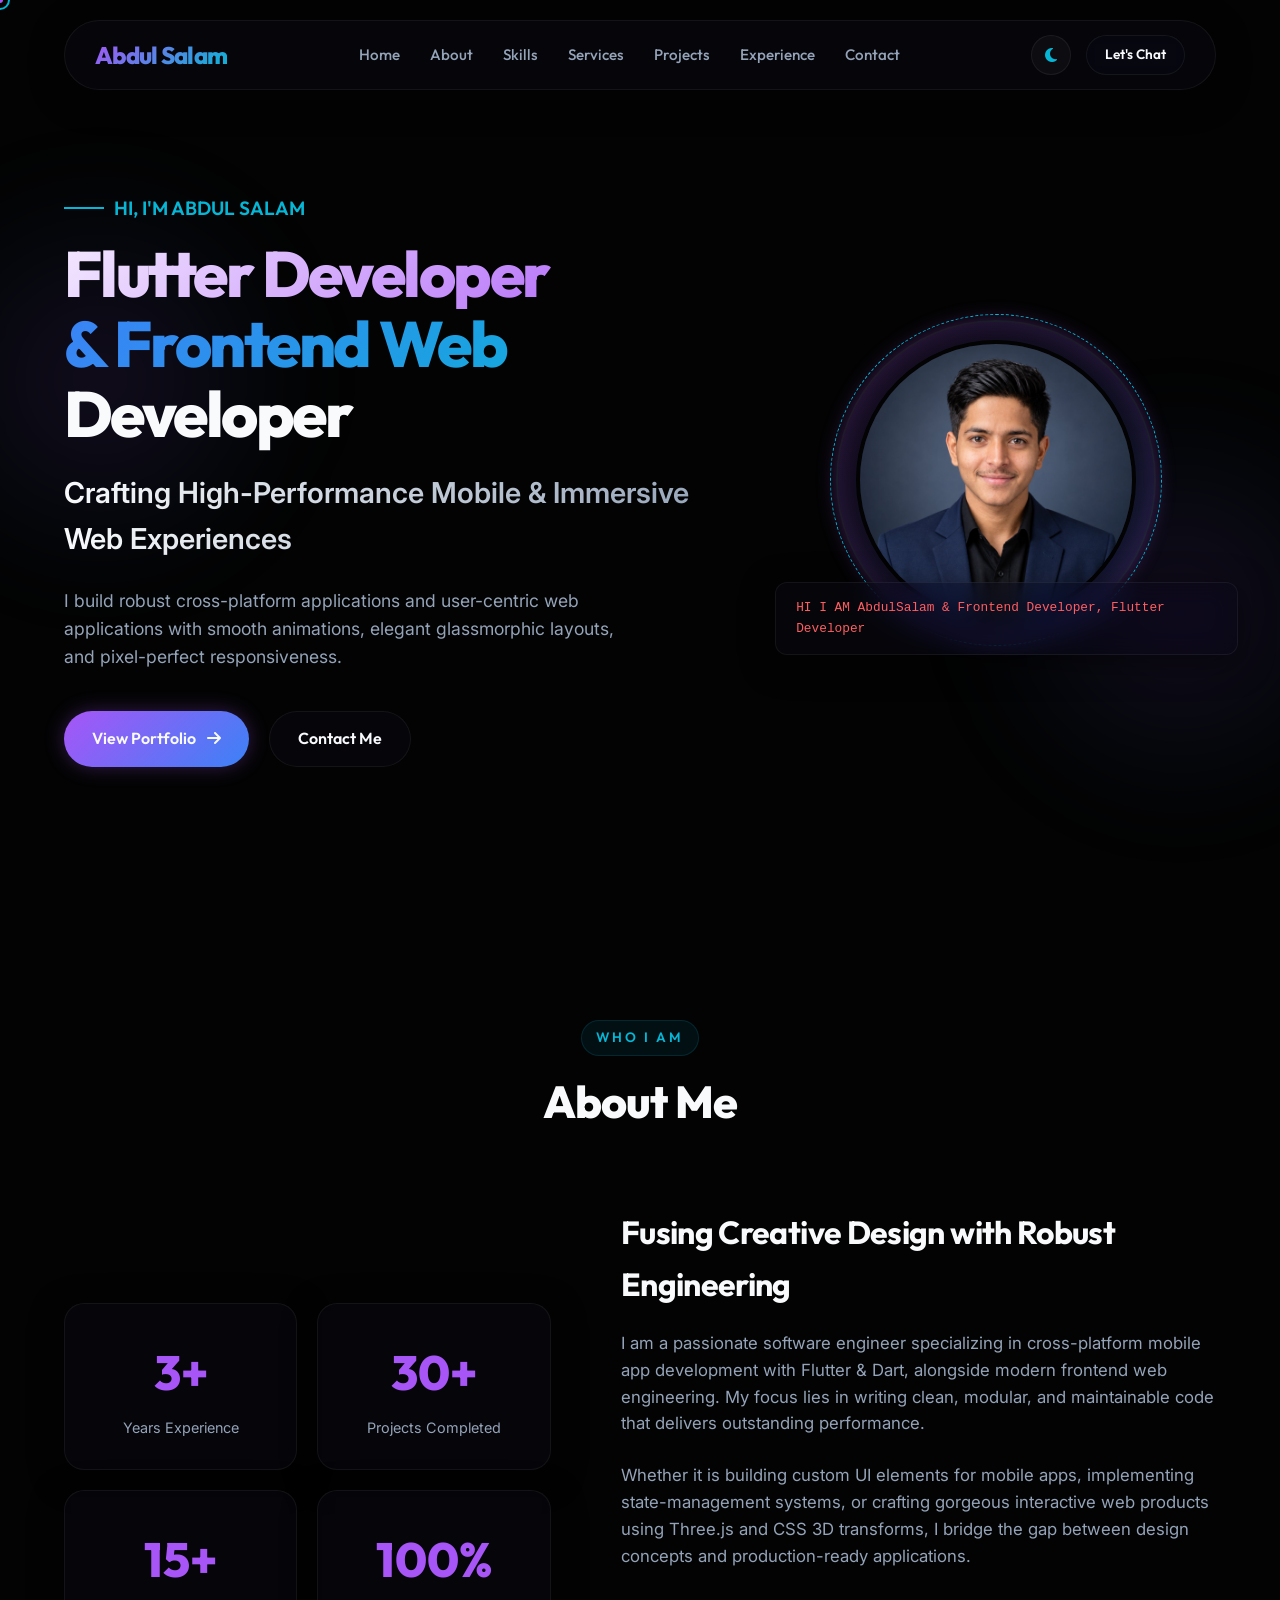
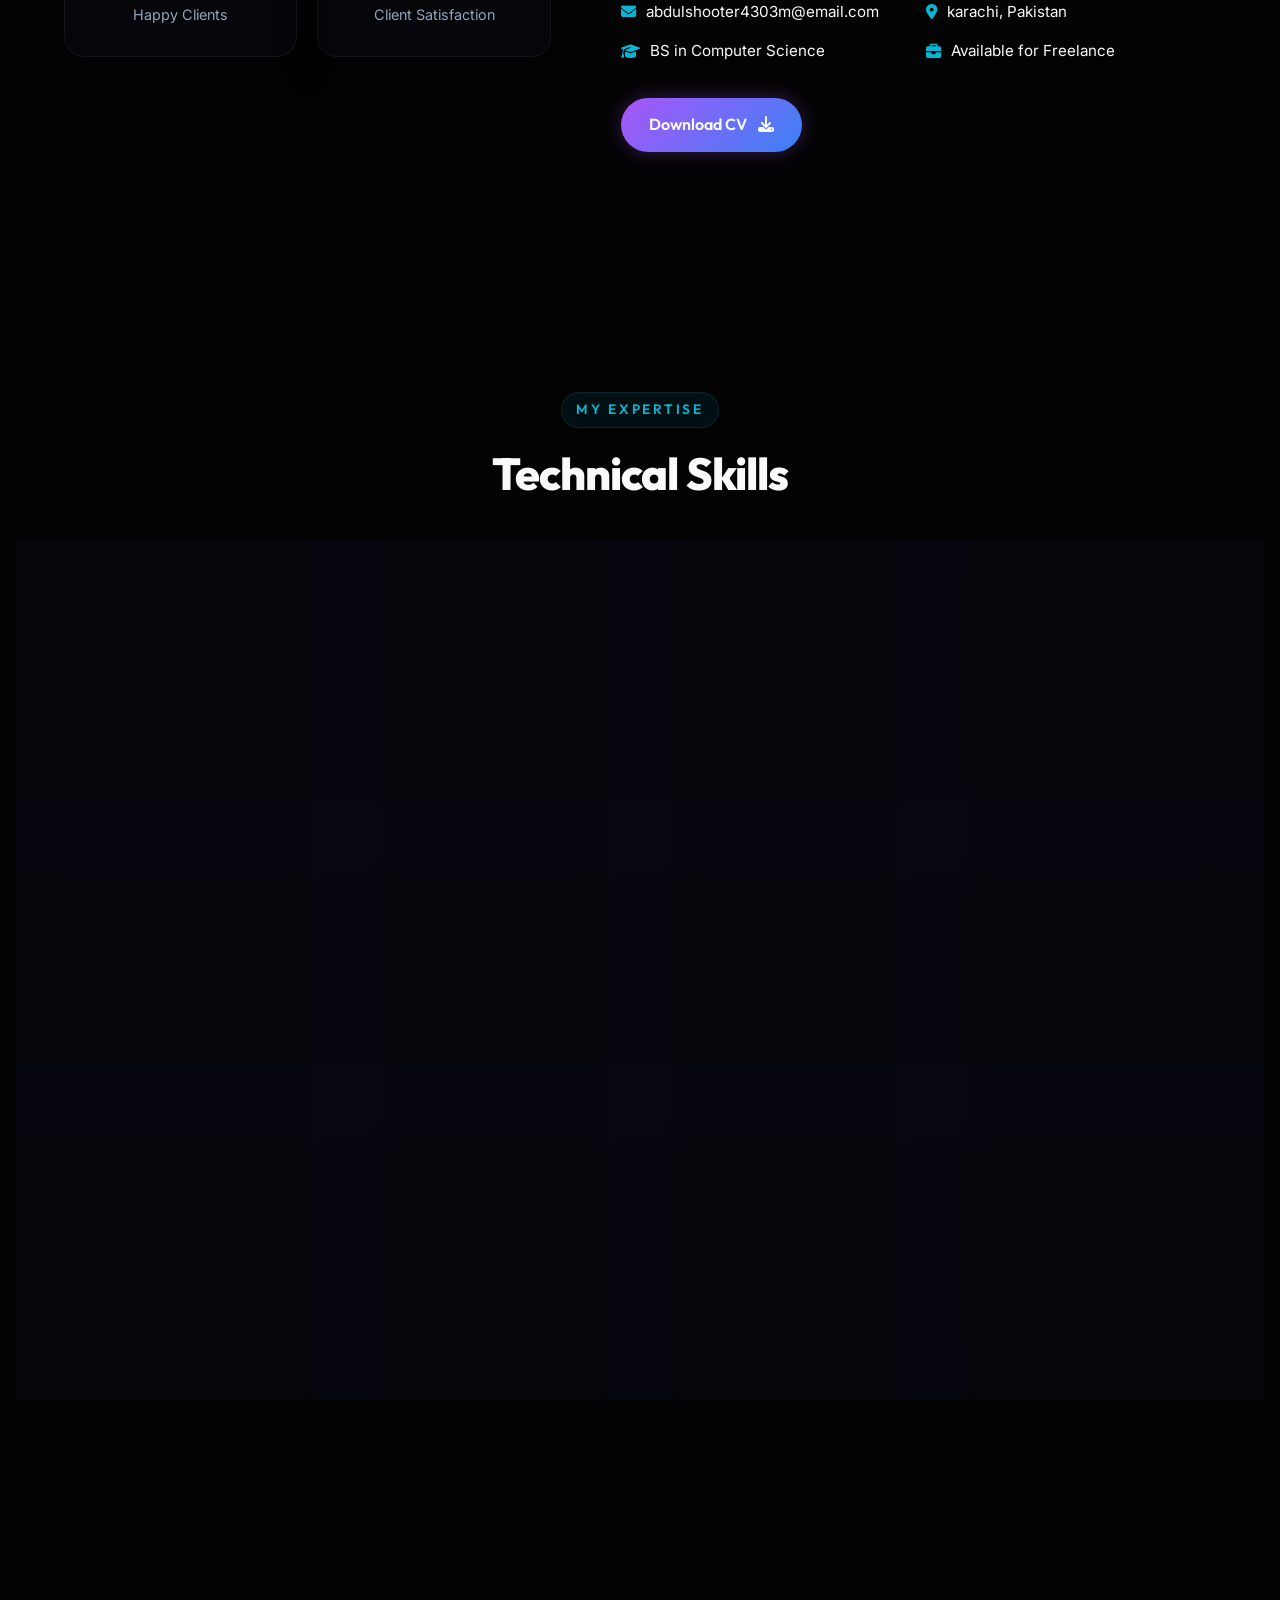
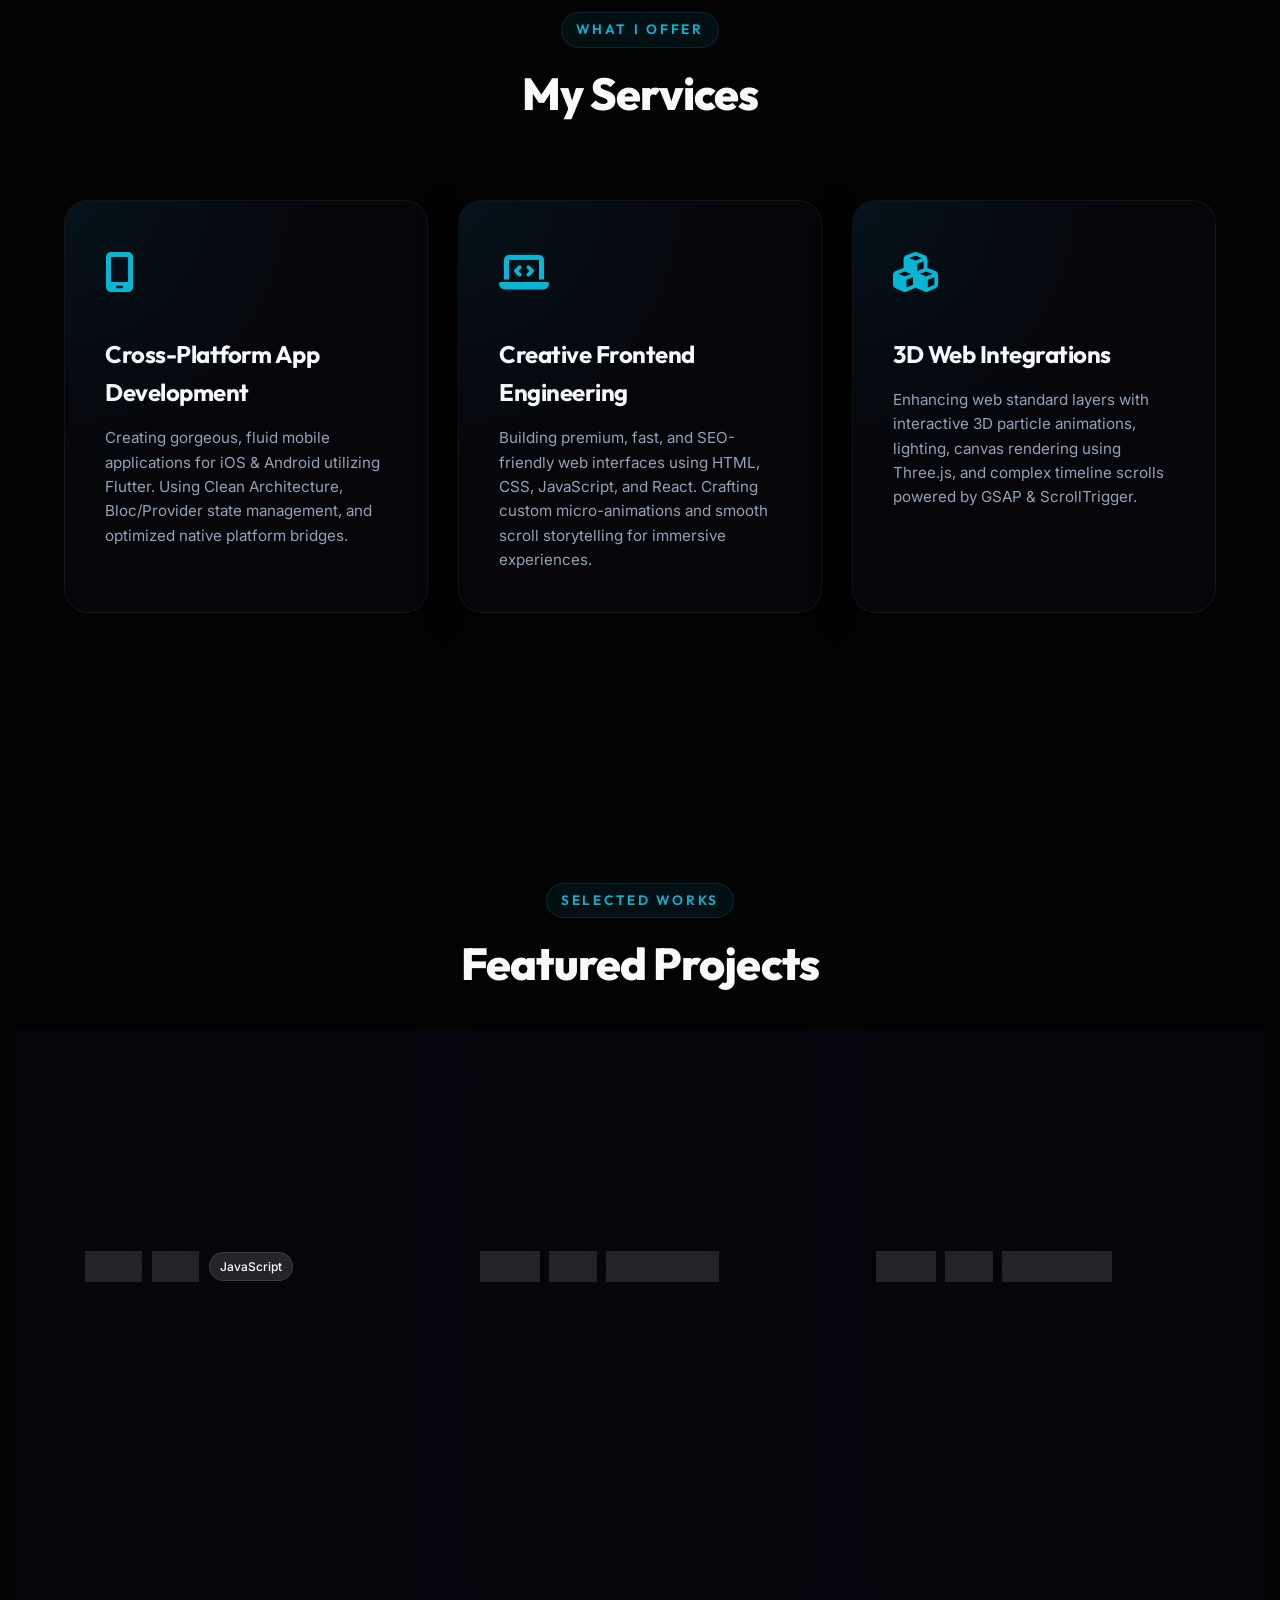
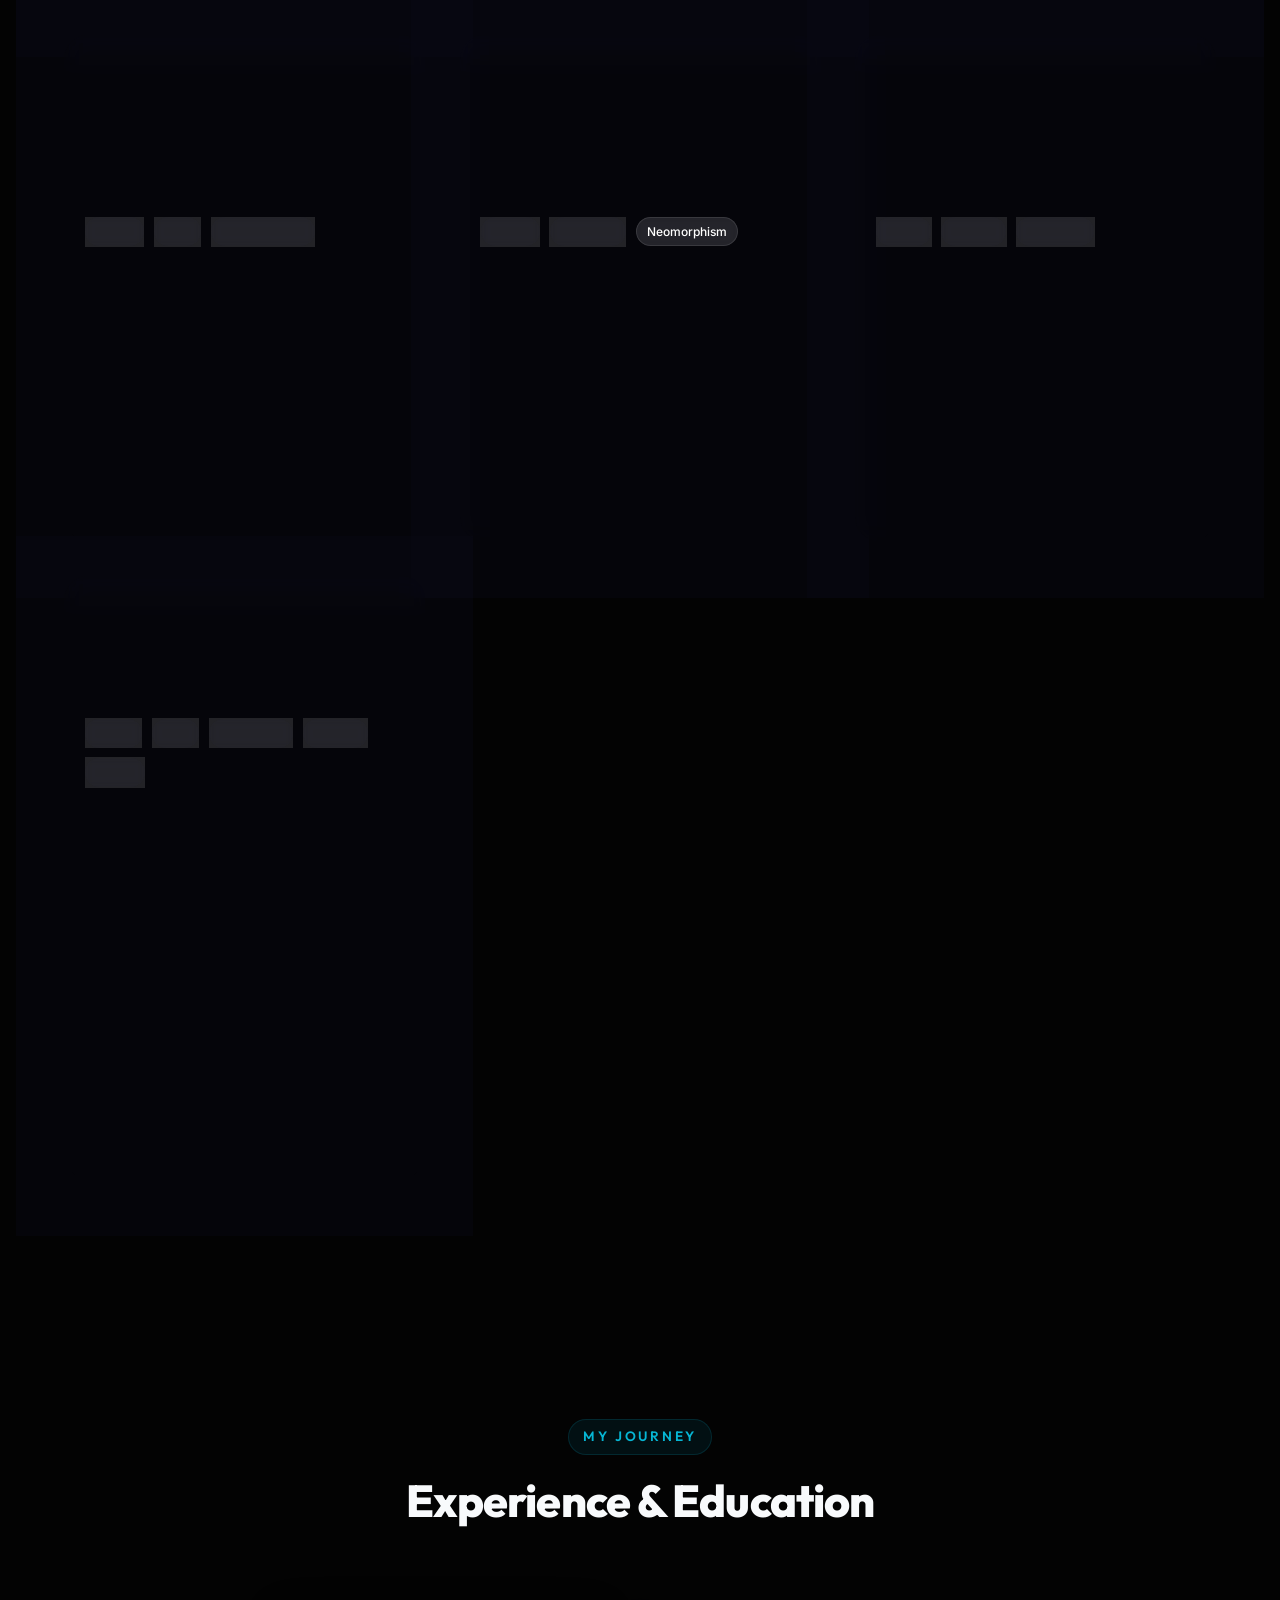
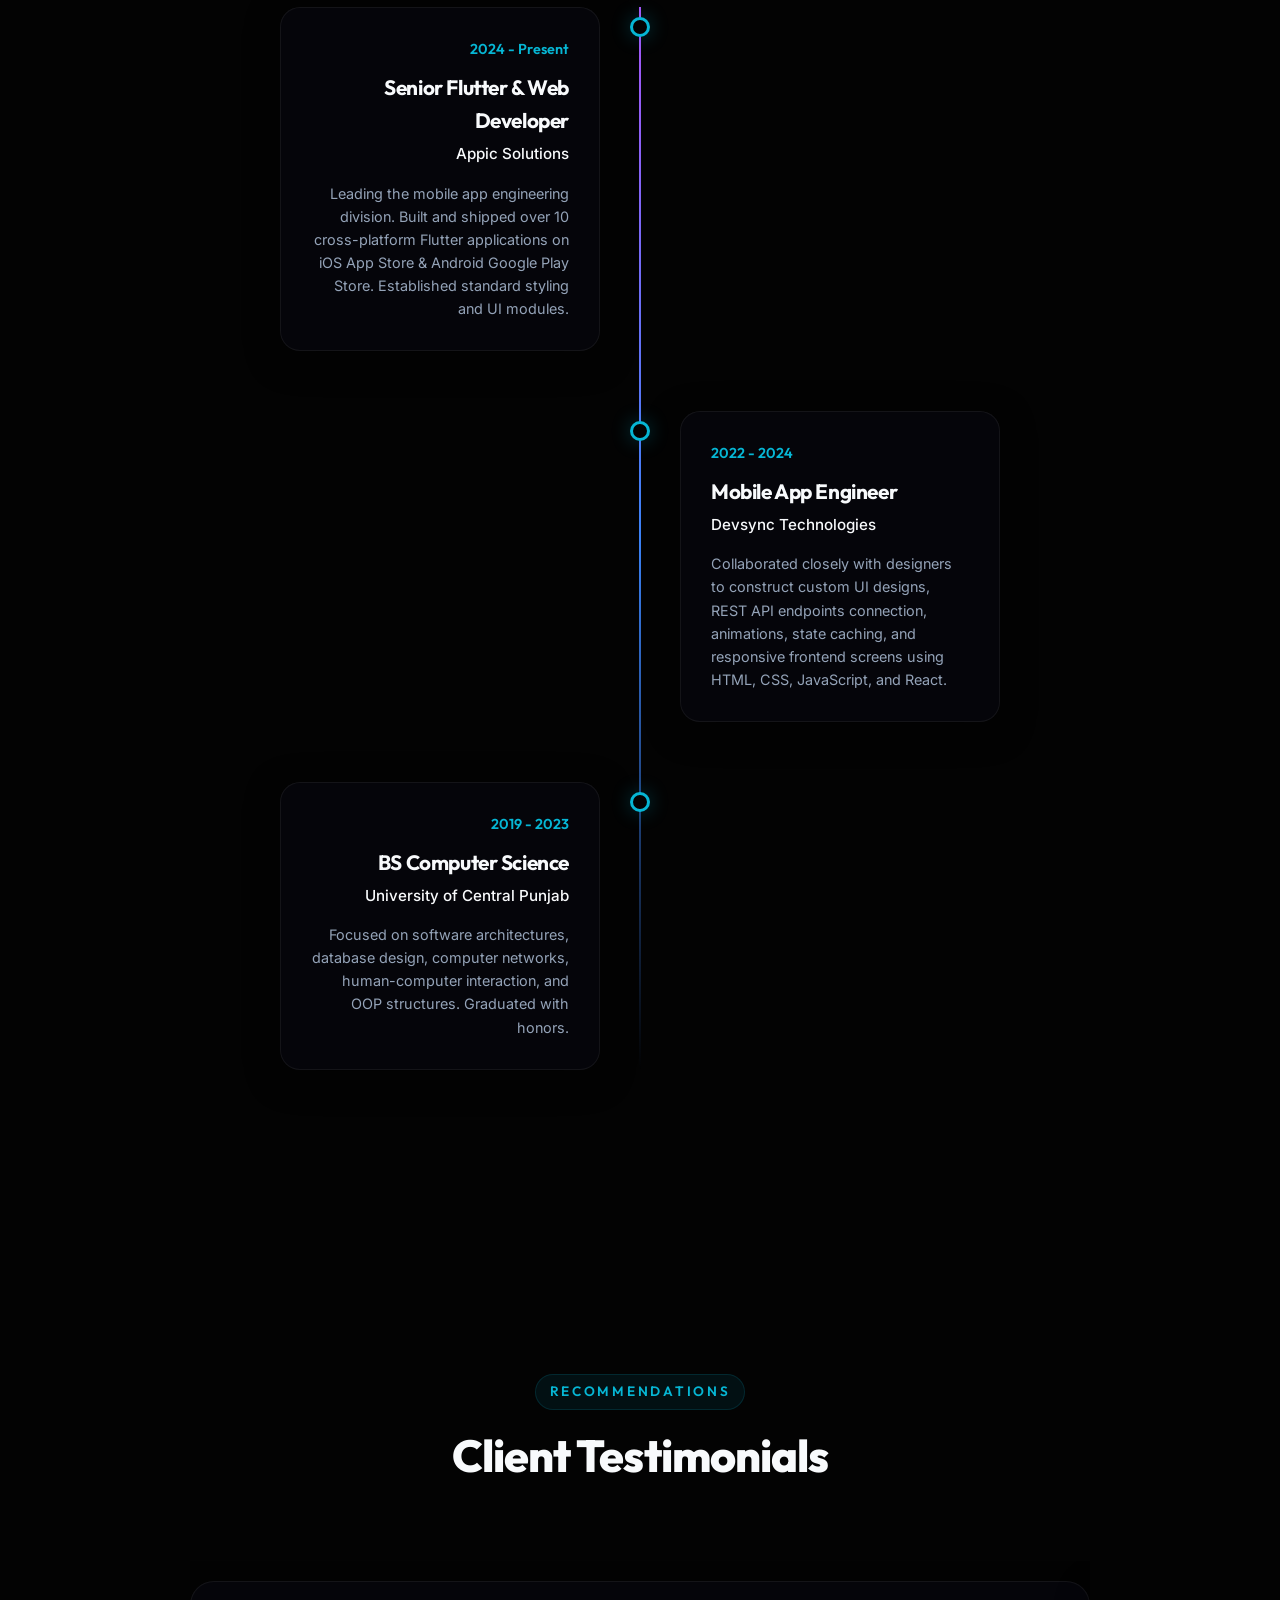
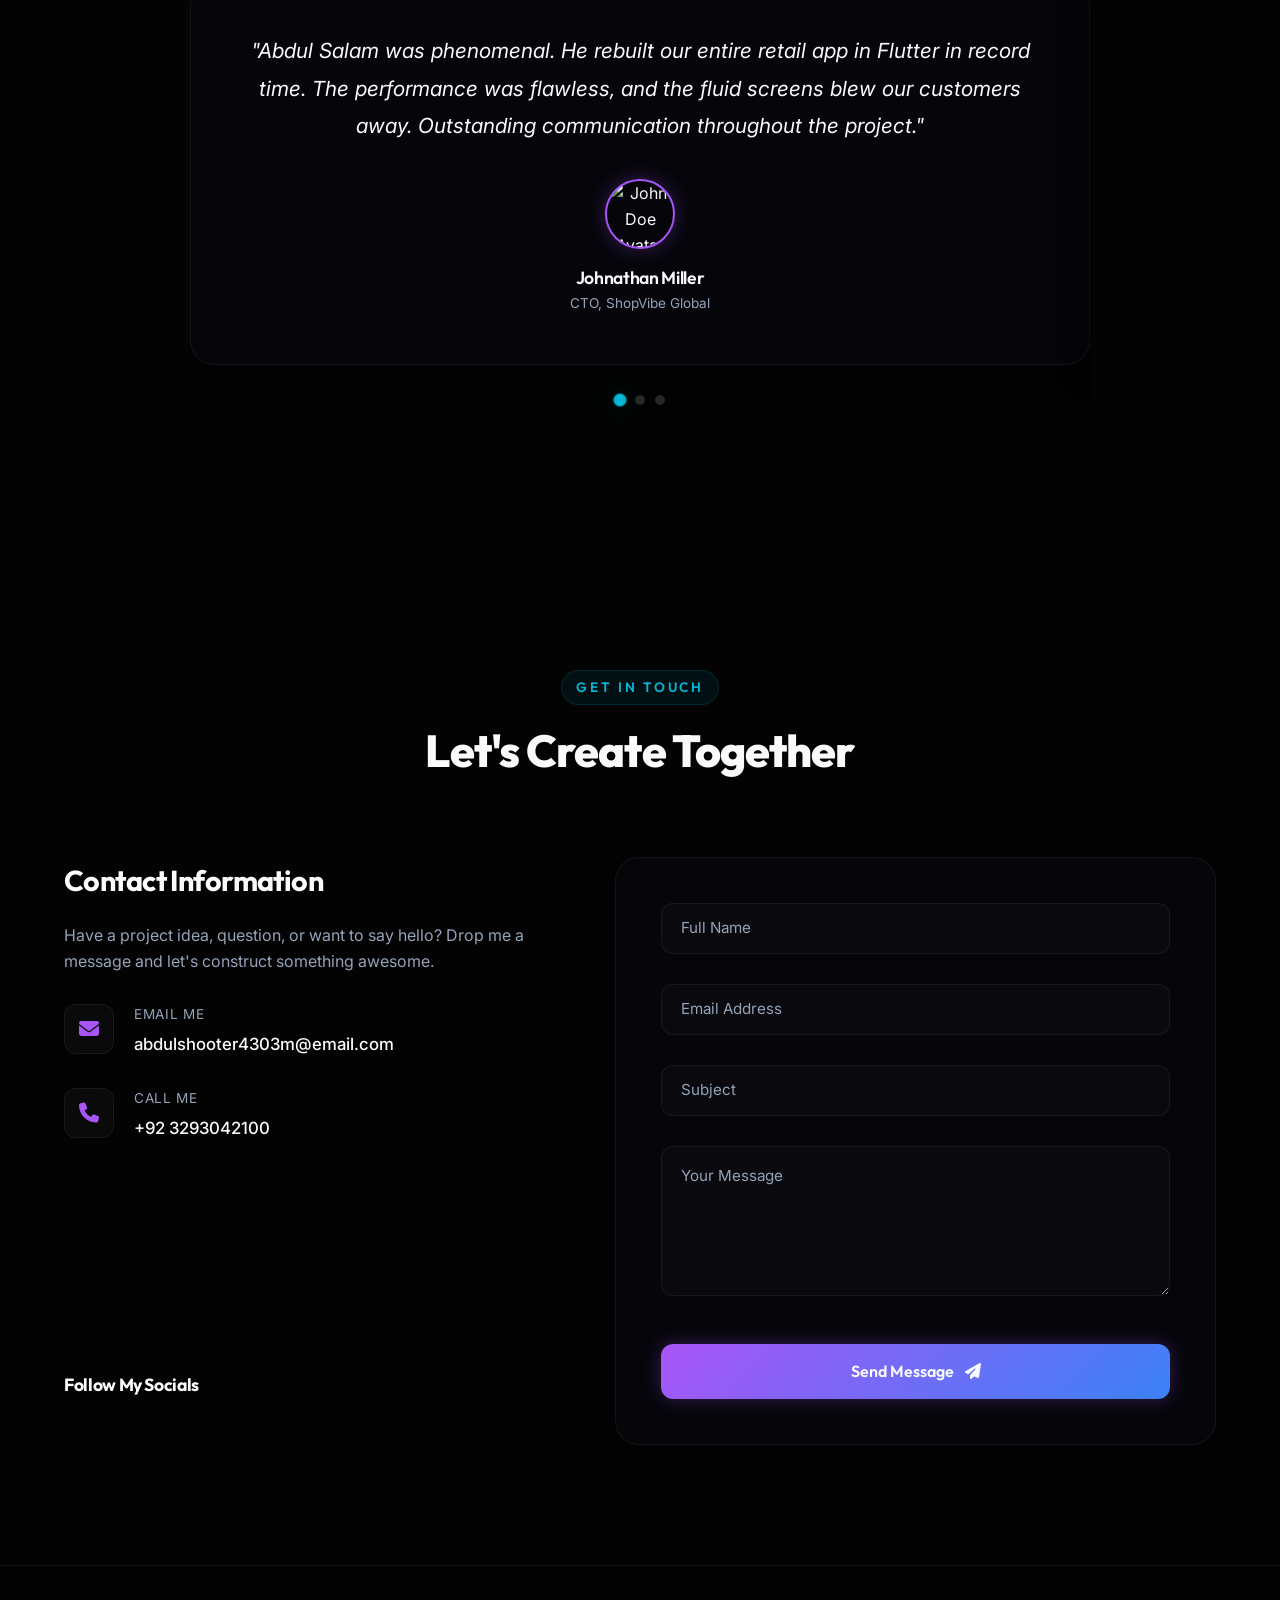
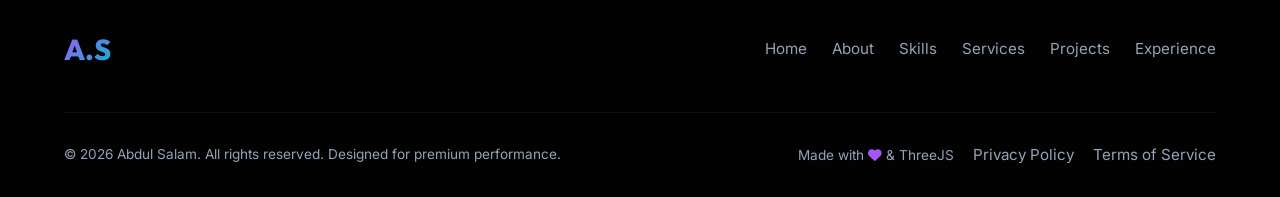
==== commit 06249002: "Add PHP, Laravel and MySQL Database to technical skills Show the backend stack in the skills grid an" ====
--- a/index.html
+++ b/index.html
@@ -289,6 +289,57 @@
         <!-- Skill 8 -->
         <div class="skill-card glass-panel" data-tilt>
           <div class="skill-icon-wrapper">
+            <i class="fa-brands fa-php"></i>
+          </div>
+          <h3 class="skill-name">PHP</h3>
+          <div class="skill-progress-container">
+            <div class="skill-progress-info">
+              <span>Expertise</span>
+              <span>90%</span>
+            </div>
+            <div class="skill-progress-bar">
+              <div class="skill-progress-fill" data-progress="90%"></div>
+            </div>
+          </div>
+        </div>
+        
+        <!-- Skill 9 -->
+        <div class="skill-card glass-panel" data-tilt>
+          <div class="skill-icon-wrapper">
+            <i class="fa-brands fa-laravel"></i>
+          </div>
+          <h3 class="skill-name">Laravel</h3>
+          <div class="skill-progress-container">
+            <div class="skill-progress-info">
+              <span>Expertise</span>
+              <span>88%</span>
+            </div>
+            <div class="skill-progress-bar">
+              <div class="skill-progress-fill" data-progress="88%"></div>
+            </div>
+          </div>
+        </div>
+        
+        <!-- Skill 10 -->
+        <div class="skill-card glass-panel" data-tilt>
+          <div class="skill-icon-wrapper">
+            <i class="fa-solid fa-database"></i>
+          </div>
+          <h3 class="skill-name">MySQL Database</h3>
+          <div class="skill-progress-container">
+            <div class="skill-progress-info">
+              <span>Expertise</span>
+              <span>88%</span>
+            </div>
+            <div class="skill-progress-bar">
+              <div class="skill-progress-fill" data-progress="88%"></div>
+            </div>
+          </div>
+        </div>
+        
+        <!-- Skill 11 -->
+        <div class="skill-card glass-panel" data-tilt>
+          <div class="skill-icon-wrapper">
             <i class="fa-brands fa-git-alt"></i>
           </div>
           <h3 class="skill-name">Git & Version Control</h3>
@@ -303,7 +354,7 @@
           </div>
         </div>
         
-        <!-- Skill 9 -->
+        <!-- Skill 12 -->
         <div class="skill-card glass-panel" data-tilt>
           <div class="skill-icon-wrapper">
             <i class="fa-brands fa-github"></i>
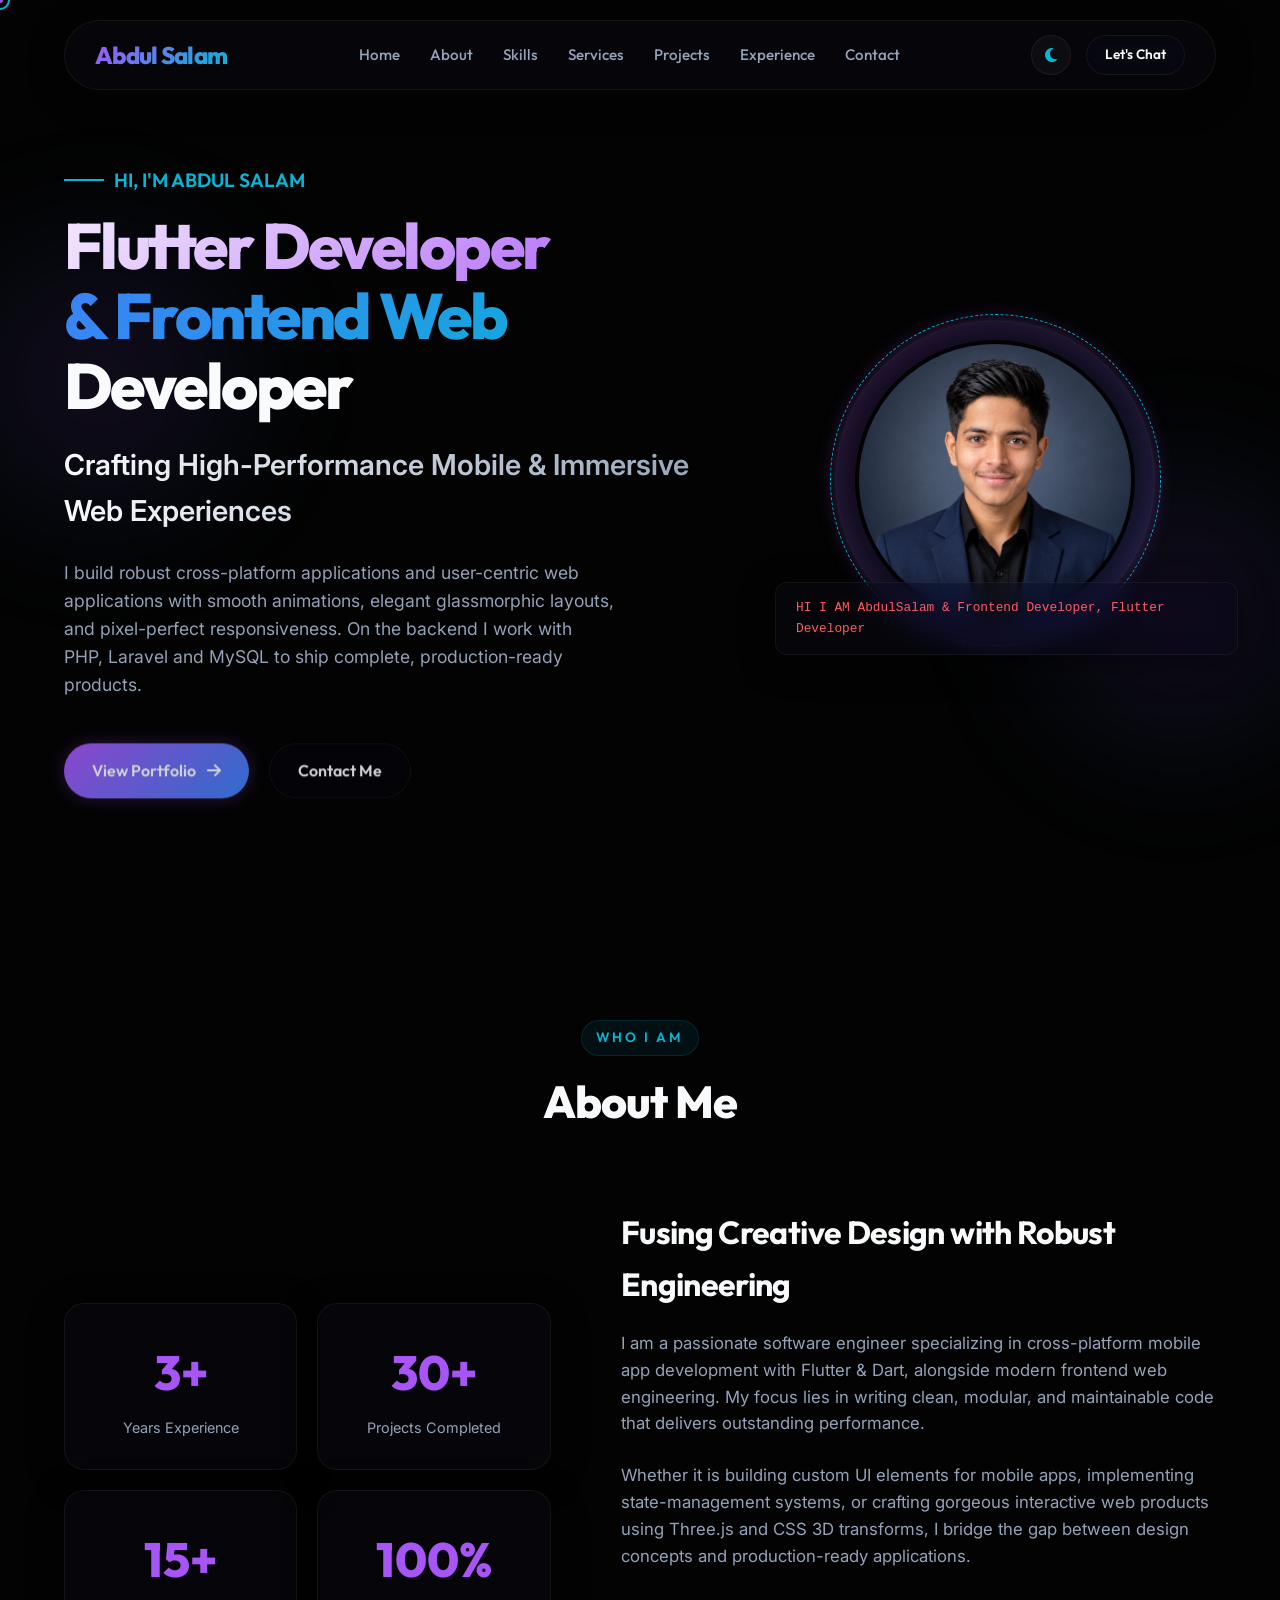
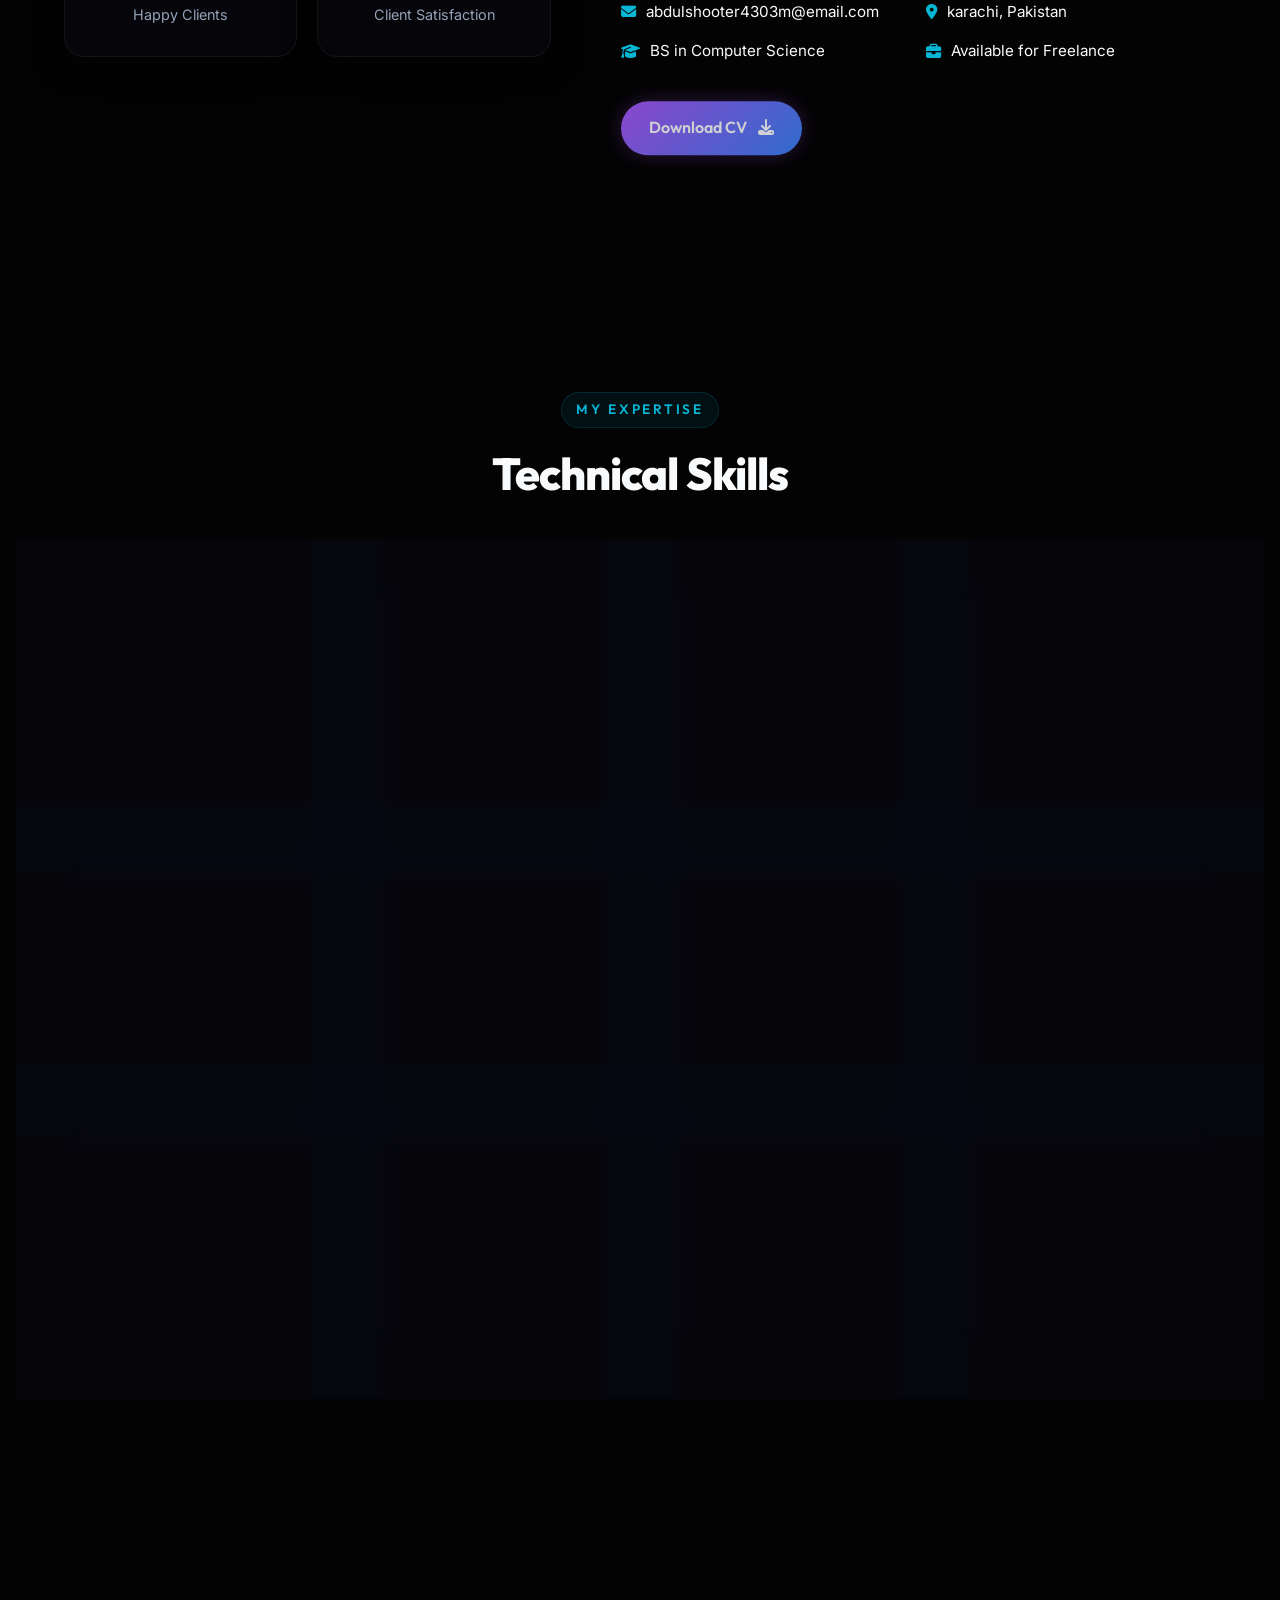
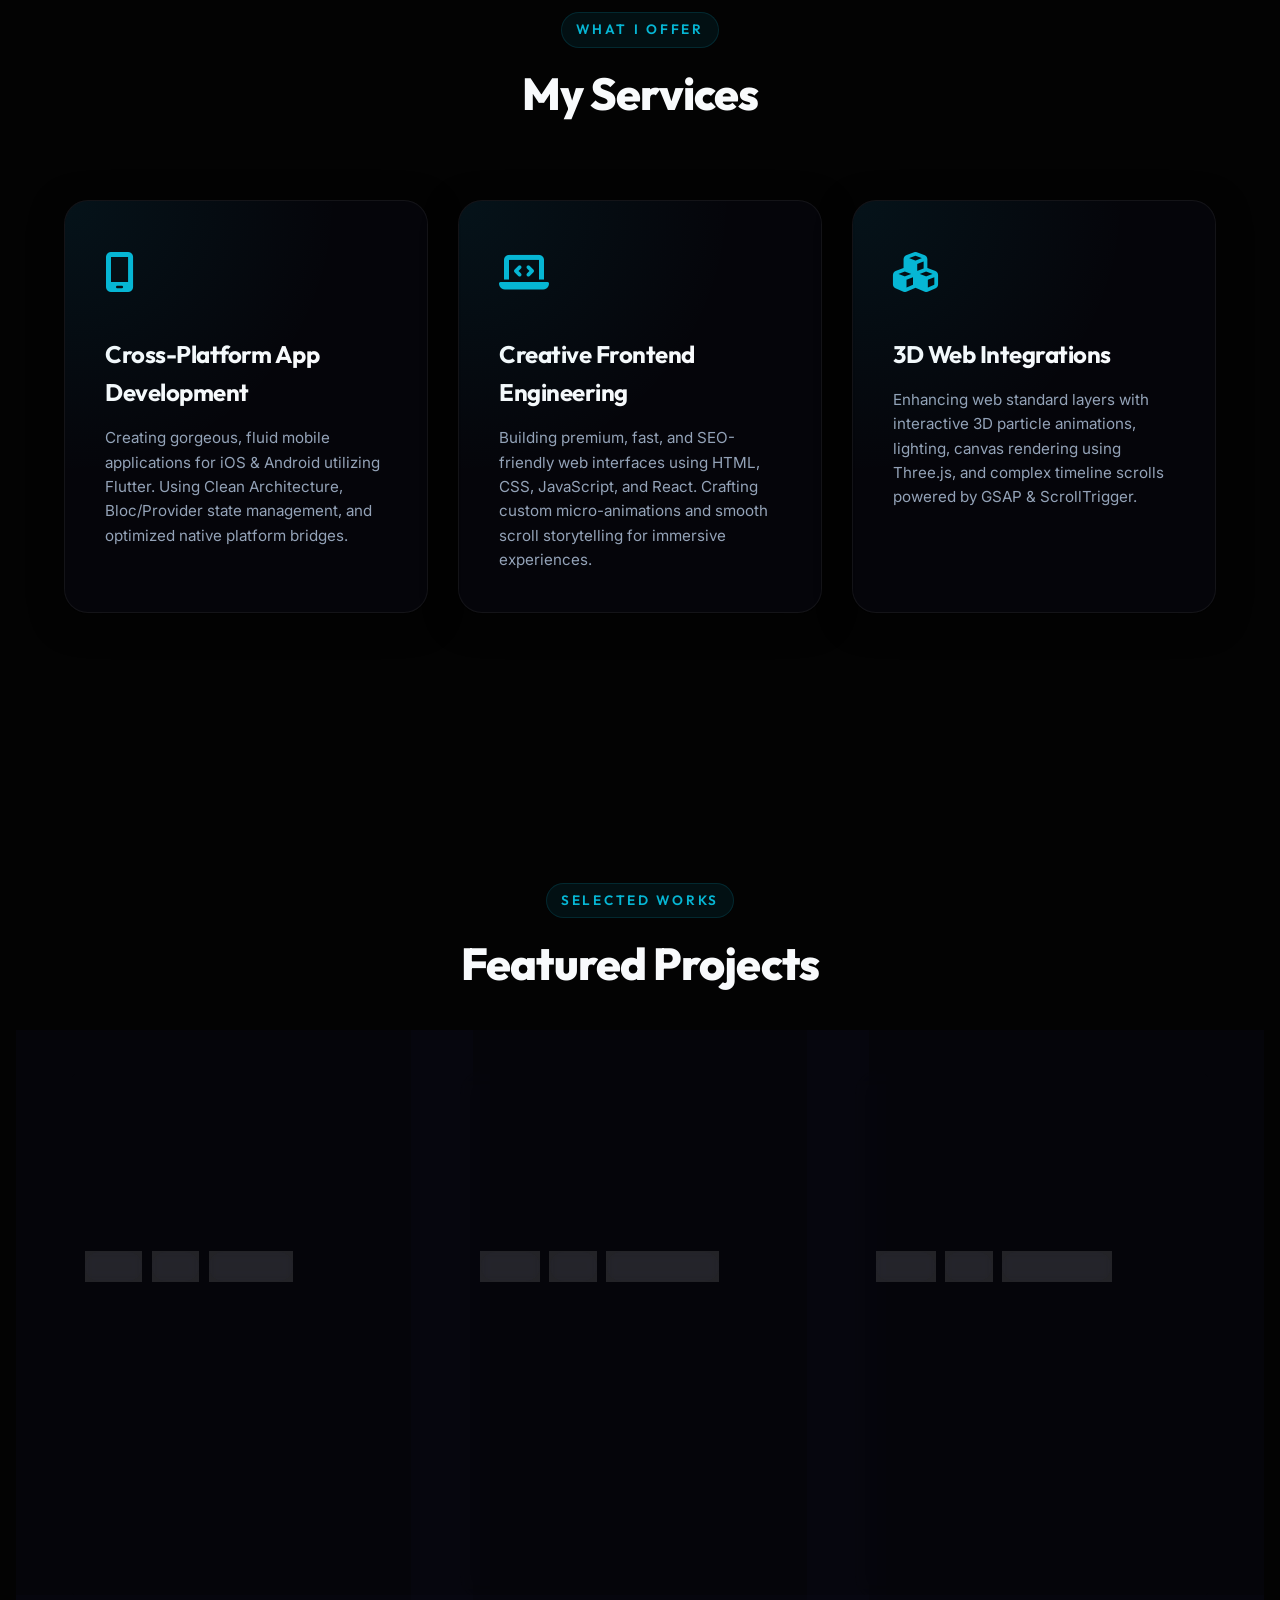
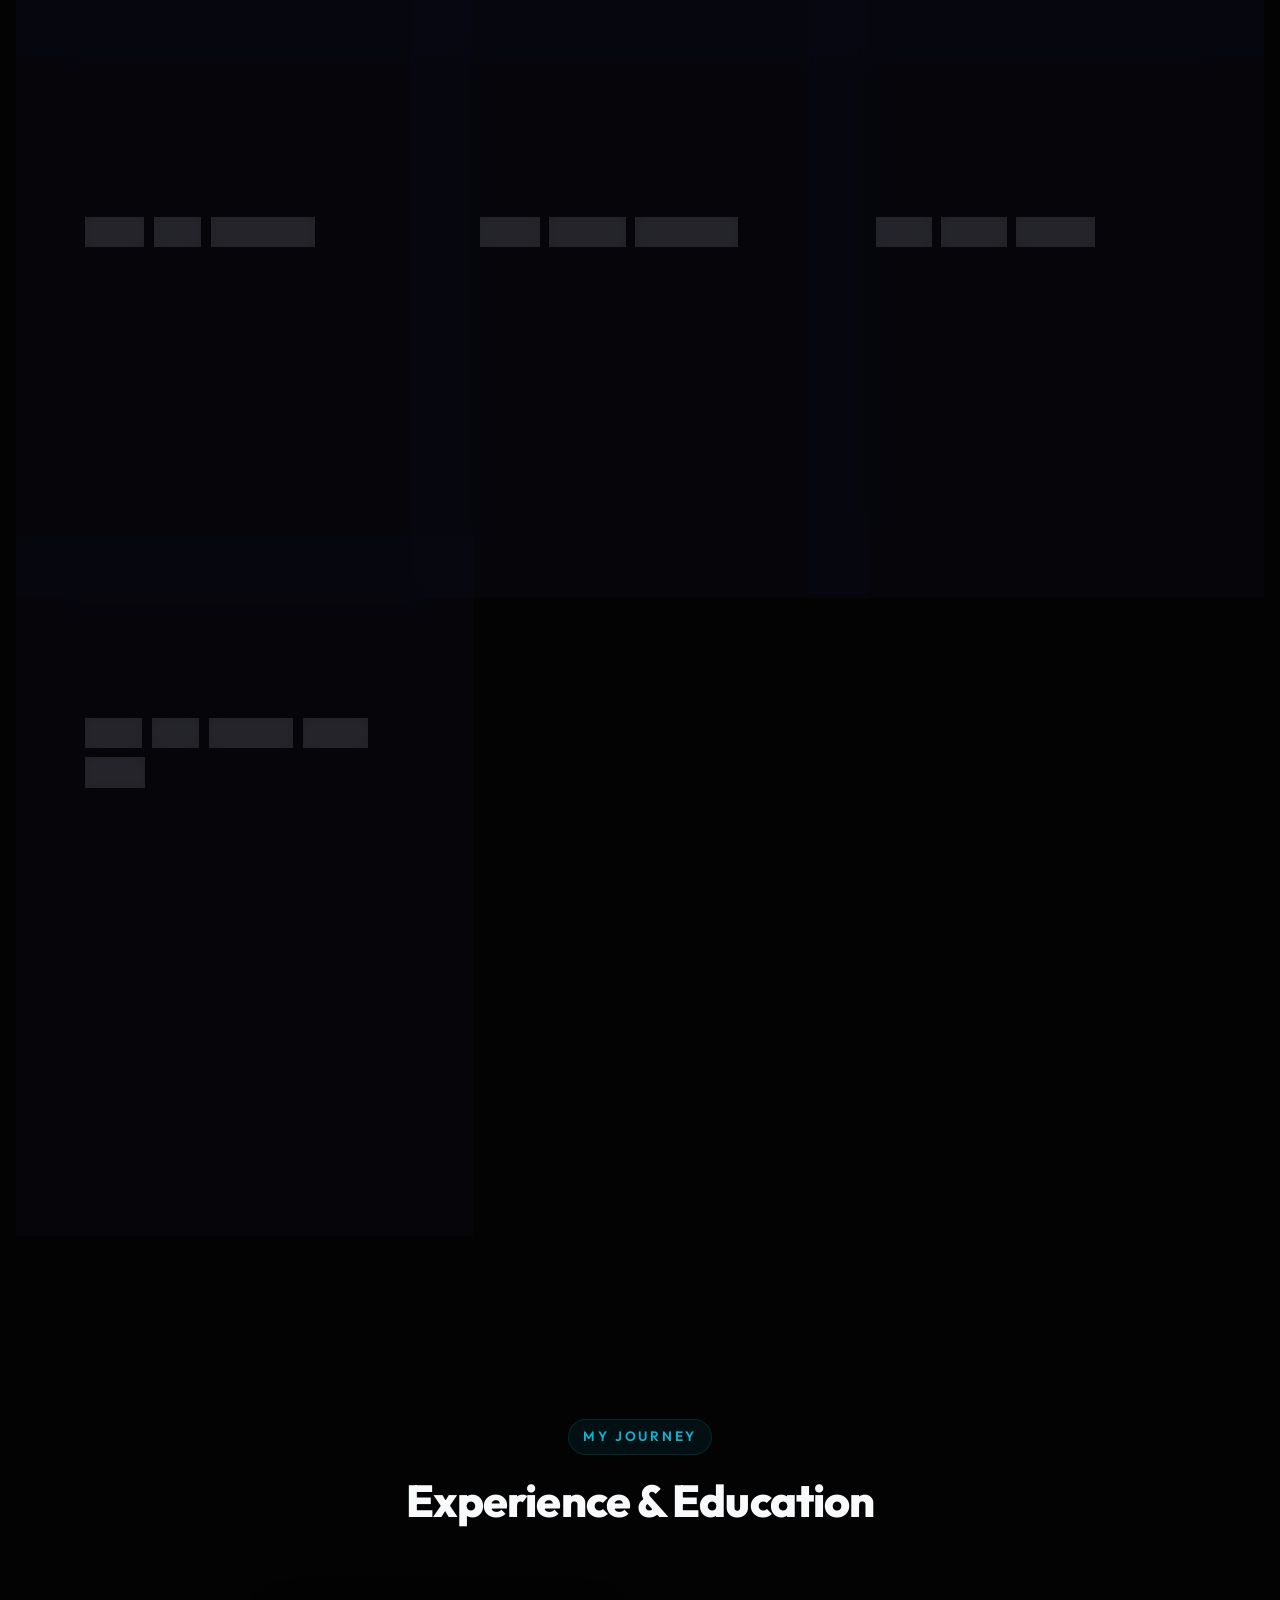
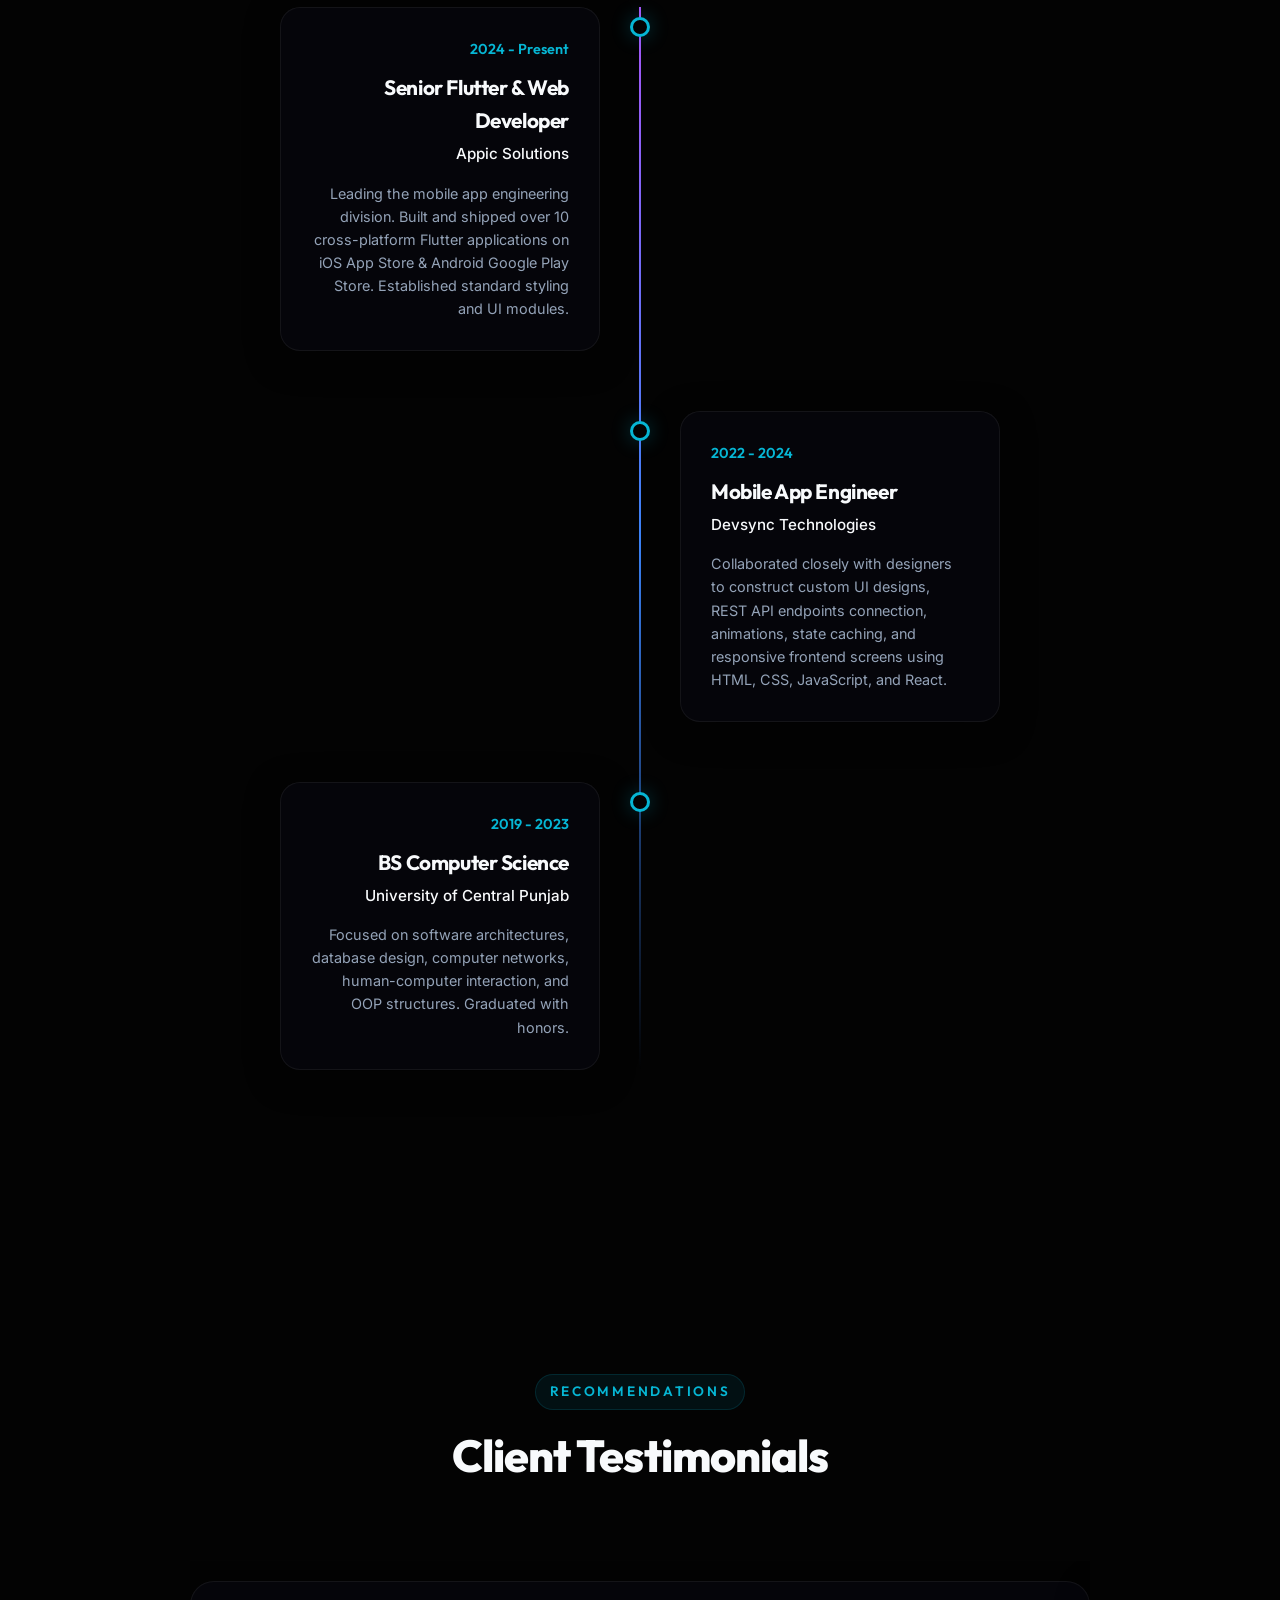
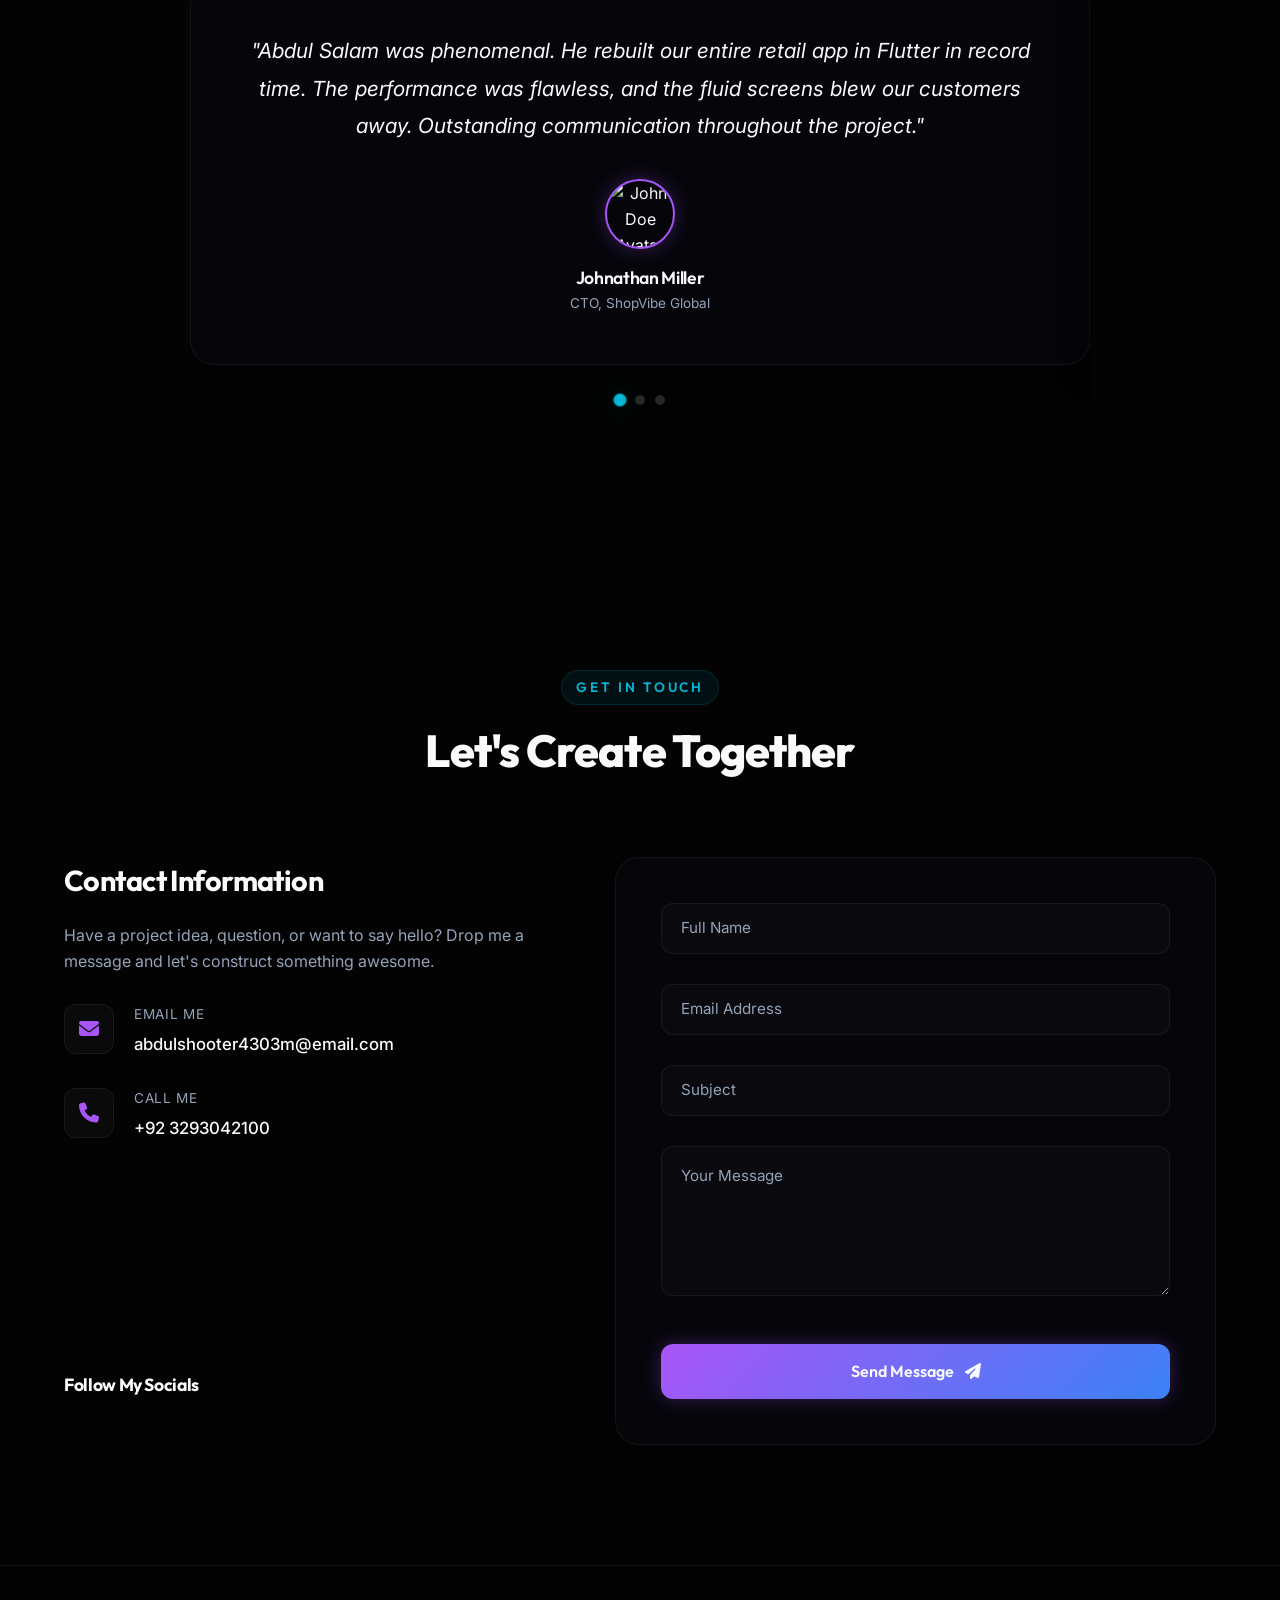
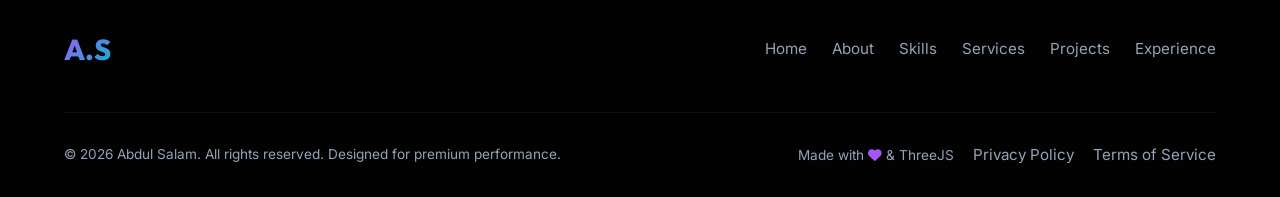
==== commit b088fa09: "Add canonical URLs, structured data, robots.txt and sitemap Make the site indexable and unambiguous " ====
--- a/index.html
+++ b/index.html
@@ -3,9 +3,74 @@
 <head>
   <meta charset="UTF-8">
   <meta name="viewport" content="width=device-width, initial-scale=1.0">
-  <meta name="description" content="Abdul Salam - Award-winning 3D Personal Portfolio of a Flutter Developer & Frontend Web Developer. Showcase of mobile apps and modern web projects.">
+  <meta name="description" content="Abdul Salam - Flutter, PHP and Laravel developer in Karachi, Pakistan. Cross-platform mobile apps plus production PHP/MySQL web backends, built clean and fast.">
+  <link rel="canonical" href="https://abdulsalam-portfolio-v295.vercel.app/">
   <meta name="google-site-verification" content="dClrFHo8CzfRg46AASNuY4jX45BPikJu_GYiHGfyLbQ">
-  <title>Abdul Salam | Flutter & Frontend Developer | 3D Portfolio</title>
+  <title>Abdul Salam | Flutter, PHP &amp; Laravel Developer in Karachi</title>
+
+  <!-- Open Graph / social sharing -->
+  <meta property="og:type" content="profile">
+  <meta property="og:site_name" content="Abdul Salam Portfolio">
+  <meta property="og:title" content="Abdul Salam | Flutter, PHP &amp; Laravel Developer in Karachi">
+  <meta property="og:description" content="Flutter, Dart, PHP, Laravel and MySQL developer in Karachi. Cross-platform mobile apps plus production web backends.">
+  <meta property="og:url" content="https://abdulsalam-portfolio-v295.vercel.app/">
+  <meta property="og:image" content="https://abdulsalam-portfolio-v295.vercel.app/profile.jpg">
+  <meta property="og:image:alt" content="Abdul Salam - Flutter, PHP and Laravel Developer">
+  <meta name="twitter:card" content="summary_large_image">
+  <meta name="twitter:title" content="Abdul Salam | Flutter, PHP &amp; Laravel Developer">
+  <meta name="twitter:description" content="Flutter, Dart, PHP, Laravel and MySQL developer in Karachi, Pakistan.">
+  <meta name="twitter:image" content="https://abdulsalam-portfolio-v295.vercel.app/profile.jpg">
+
+  <!-- Structured data (Person + WebSite) -->
+  <script type="application/ld+json">
+  {
+    "@context": "https://schema.org",
+    "@graph": [
+      {
+        "@type": "Person",
+        "@id": "https://abdulsalam-portfolio-v295.vercel.app/#person",
+        "name": "Abdul Salam",
+        "url": "https://abdulsalam-portfolio-v295.vercel.app/",
+        "image": "https://abdulsalam-portfolio-v295.vercel.app/profile.jpg",
+        "jobTitle": "Flutter, PHP & Laravel Developer",
+        "email": "mailto:abdulshooter4303m@email.com",
+        "address": {
+          "@type": "PostalAddress",
+          "addressLocality": "Karachi",
+          "addressCountry": "PK"
+        },
+        "knowsAbout": [
+          "Flutter",
+          "Dart",
+          "PHP",
+          "Laravel",
+          "MySQL",
+          "MySQL Database Design",
+          "JavaScript",
+          "React",
+          "HTML5",
+          "CSS3",
+          "Firebase",
+          "Git",
+          "GitHub",
+          "Cross-platform App Development",
+          "Web Backend Development"
+        ],
+        "sameAs": [
+          "https://github.com/abdulsalamdev230-wq"
+        ]
+      },
+      {
+        "@type": "WebSite",
+        "@id": "https://abdulsalam-portfolio-v295.vercel.app/#website",
+        "url": "https://abdulsalam-portfolio-v295.vercel.app/",
+        "name": "Abdul Salam Portfolio",
+        "inLanguage": "en",
+        "publisher": { "@id": "https://abdulsalam-portfolio-v295.vercel.app/#person" }
+      }
+    ]
+  }
+  </script>
   
   <!-- Favicon (inline SVG - no extra file needed) -->
   <link rel="icon" href="data:image/svg+xml,%3Csvg xmlns='http://www.w3.org/2000/svg' viewBox='0 0 64 64'%3E%3Cdefs%3E%3ClinearGradient id='g' x1='0' y1='0' x2='1' y2='1'%3E%3Cstop offset='0' stop-color='%23a855f7'/%3E%3Cstop offset='1' stop-color='%2306b6d4'/%3E%3C/linearGradient%3E%3C/defs%3E%3Crect width='64' height='64' rx='14' fill='%23070614'/%3E%3Ctext x='32' y='43' font-family='Arial,sans-serif' font-size='28' font-weight='bold' fill='url(%23g)' text-anchor='middle'%3EA.S%3C/text%3E%3C/svg%3E">
@@ -79,7 +144,7 @@
             <span class="text-reveal">Developer</span>
           </h1>
           <p class="hero-subtitle">Crafting High-Performance Mobile & Immersive Web Experiences</p>
-          <p class="hero-desc">I build robust cross-platform applications and user-centric web applications with smooth animations, elegant glassmorphic layouts, and pixel-perfect responsiveness.</p>
+          <p class="hero-desc">I build robust cross-platform applications and user-centric web applications with smooth animations, elegant glassmorphic layouts, and pixel-perfect responsiveness. On the backend I work with PHP, Laravel and MySQL to ship complete, production-ready products.</p>
           <div class="hero-buttons">
             <a href="#projects" class="btn-premium btn-primary-gradient">
               <span>View Portfolio <i class="fa-solid fa-arrow-right" style="margin-left: 8px;"></i></span>
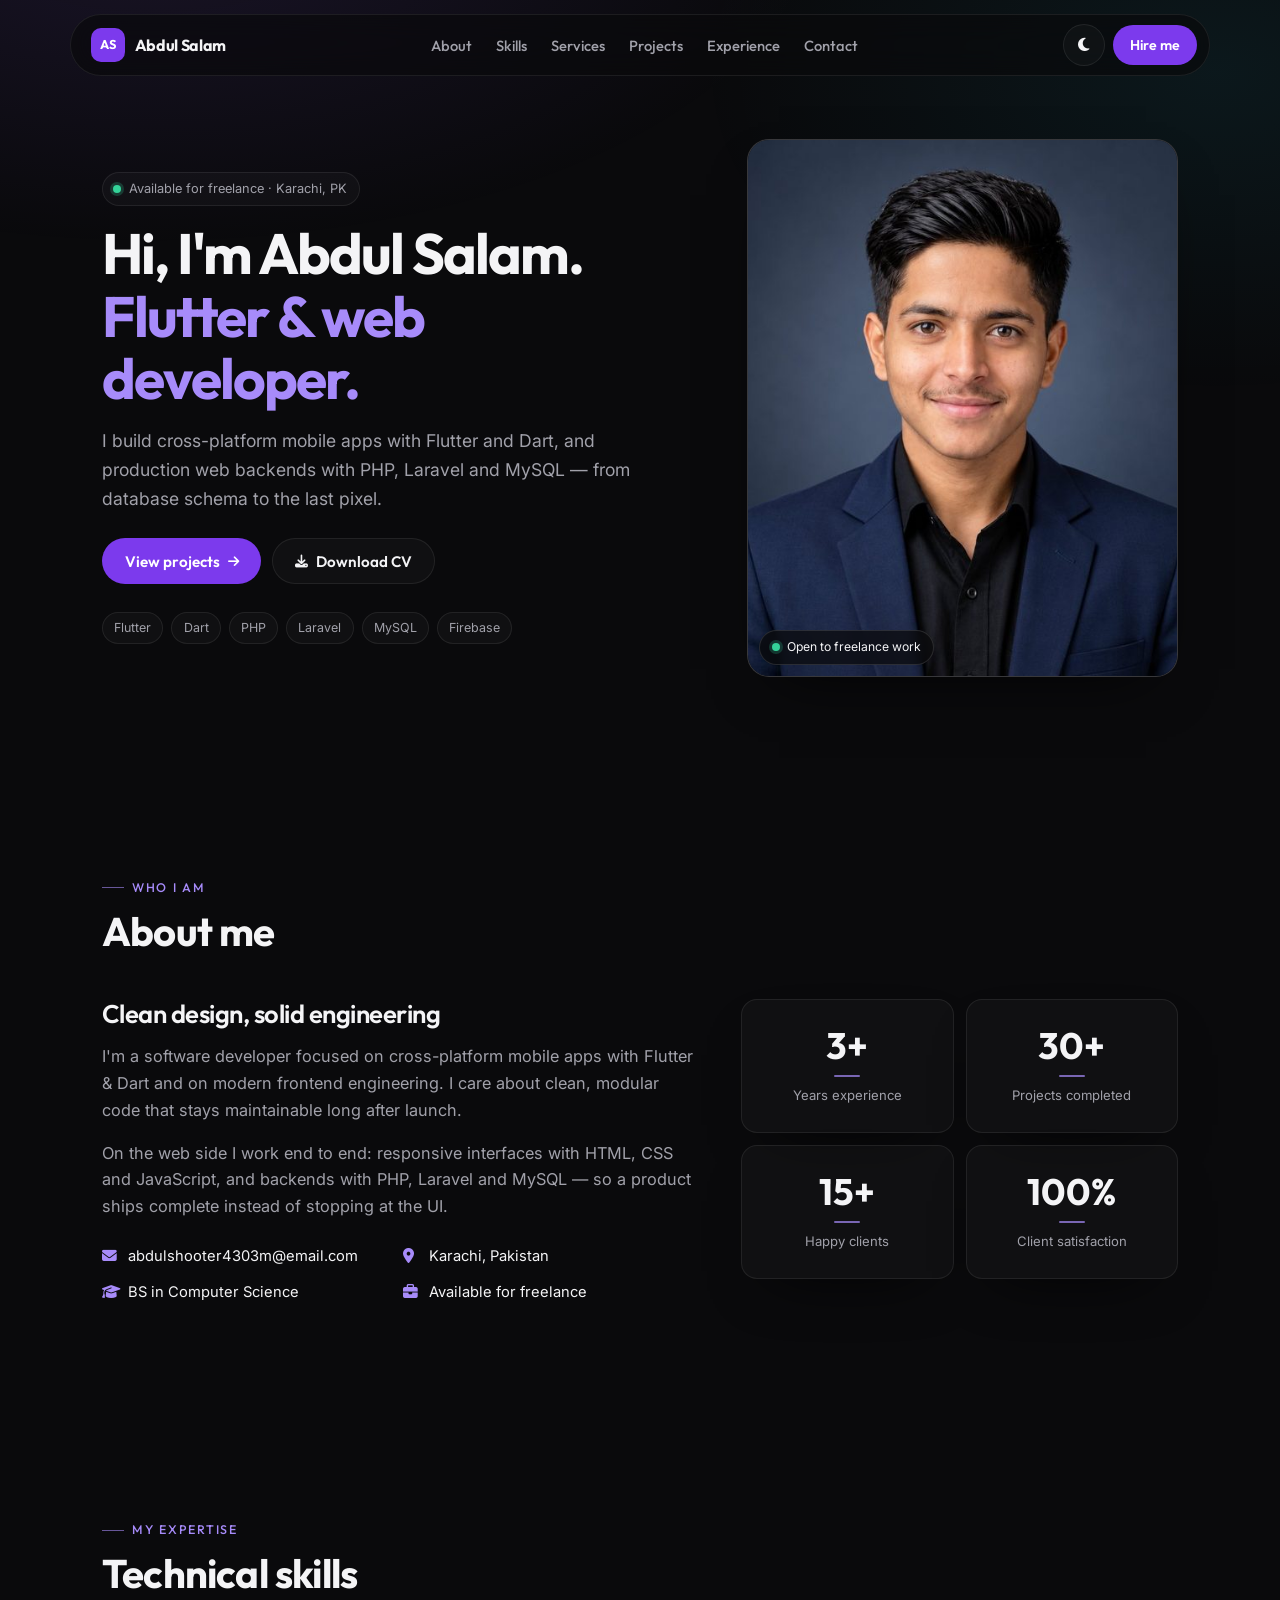
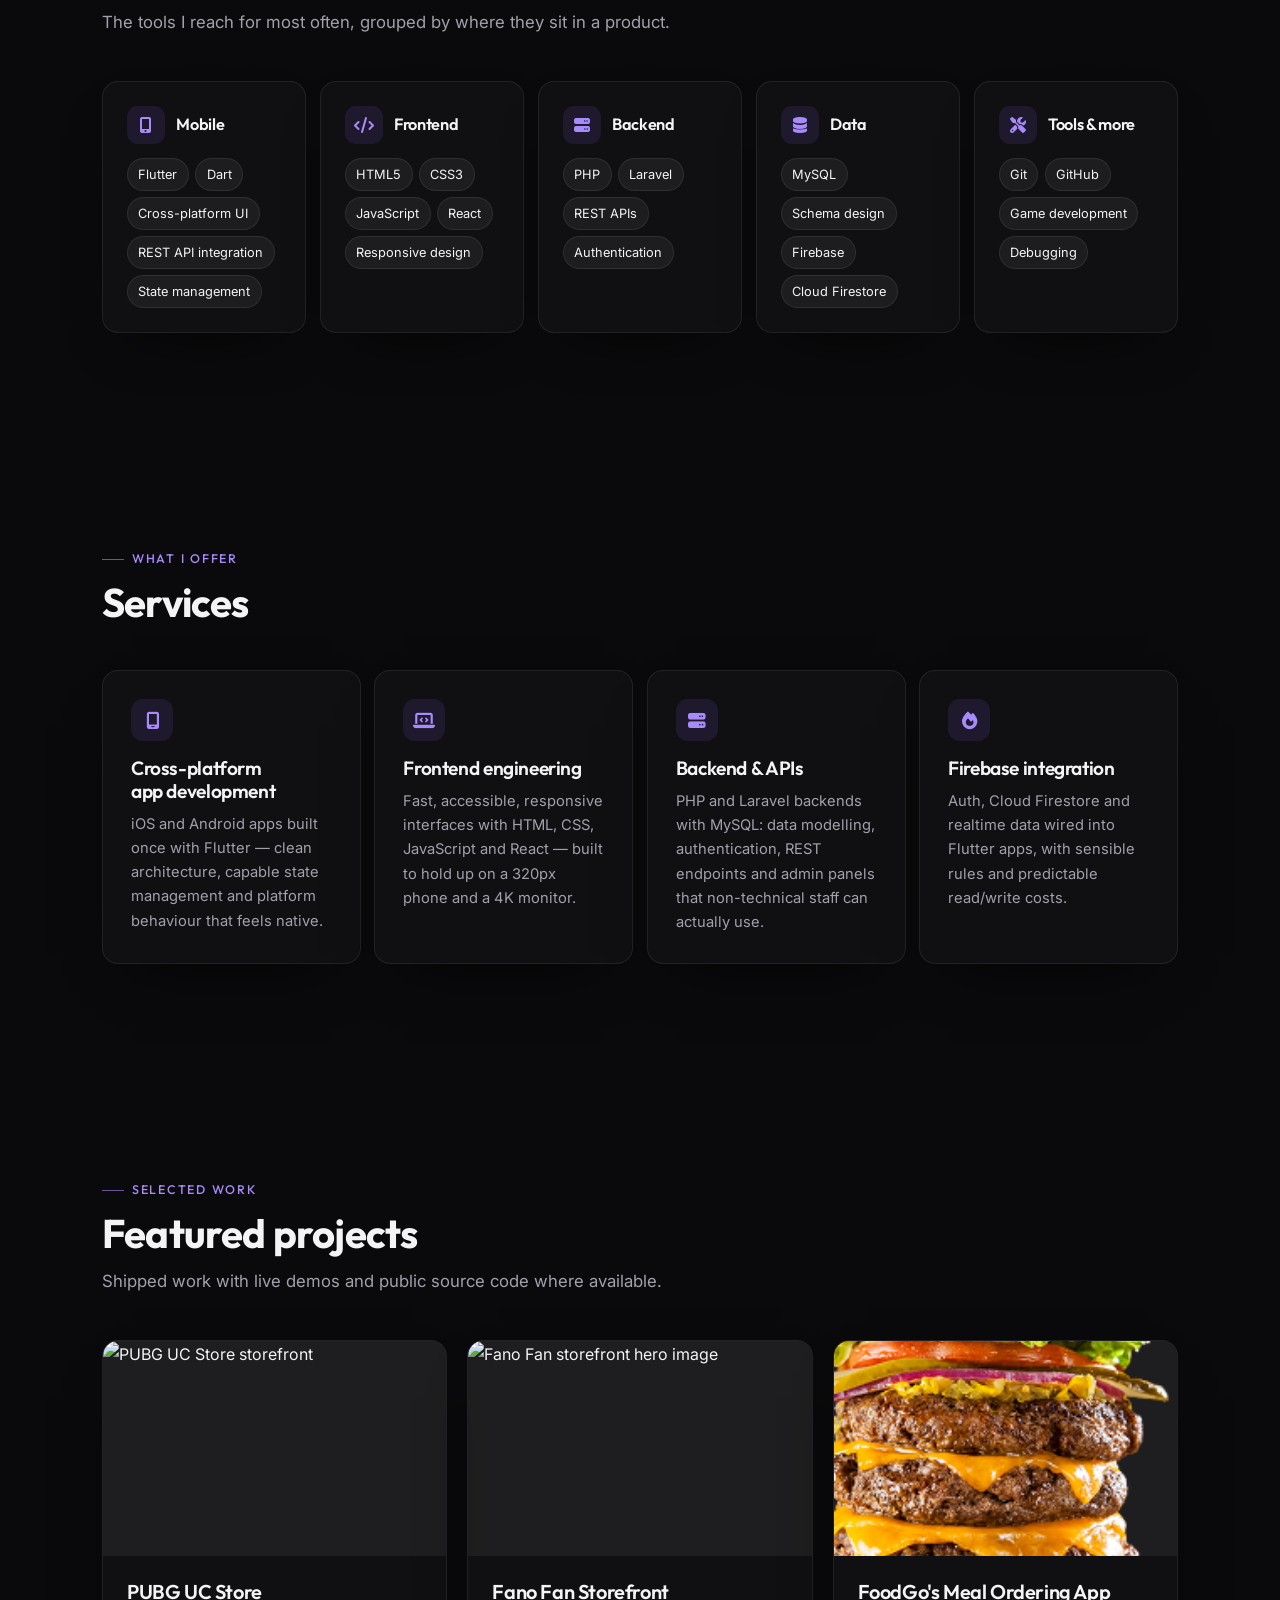
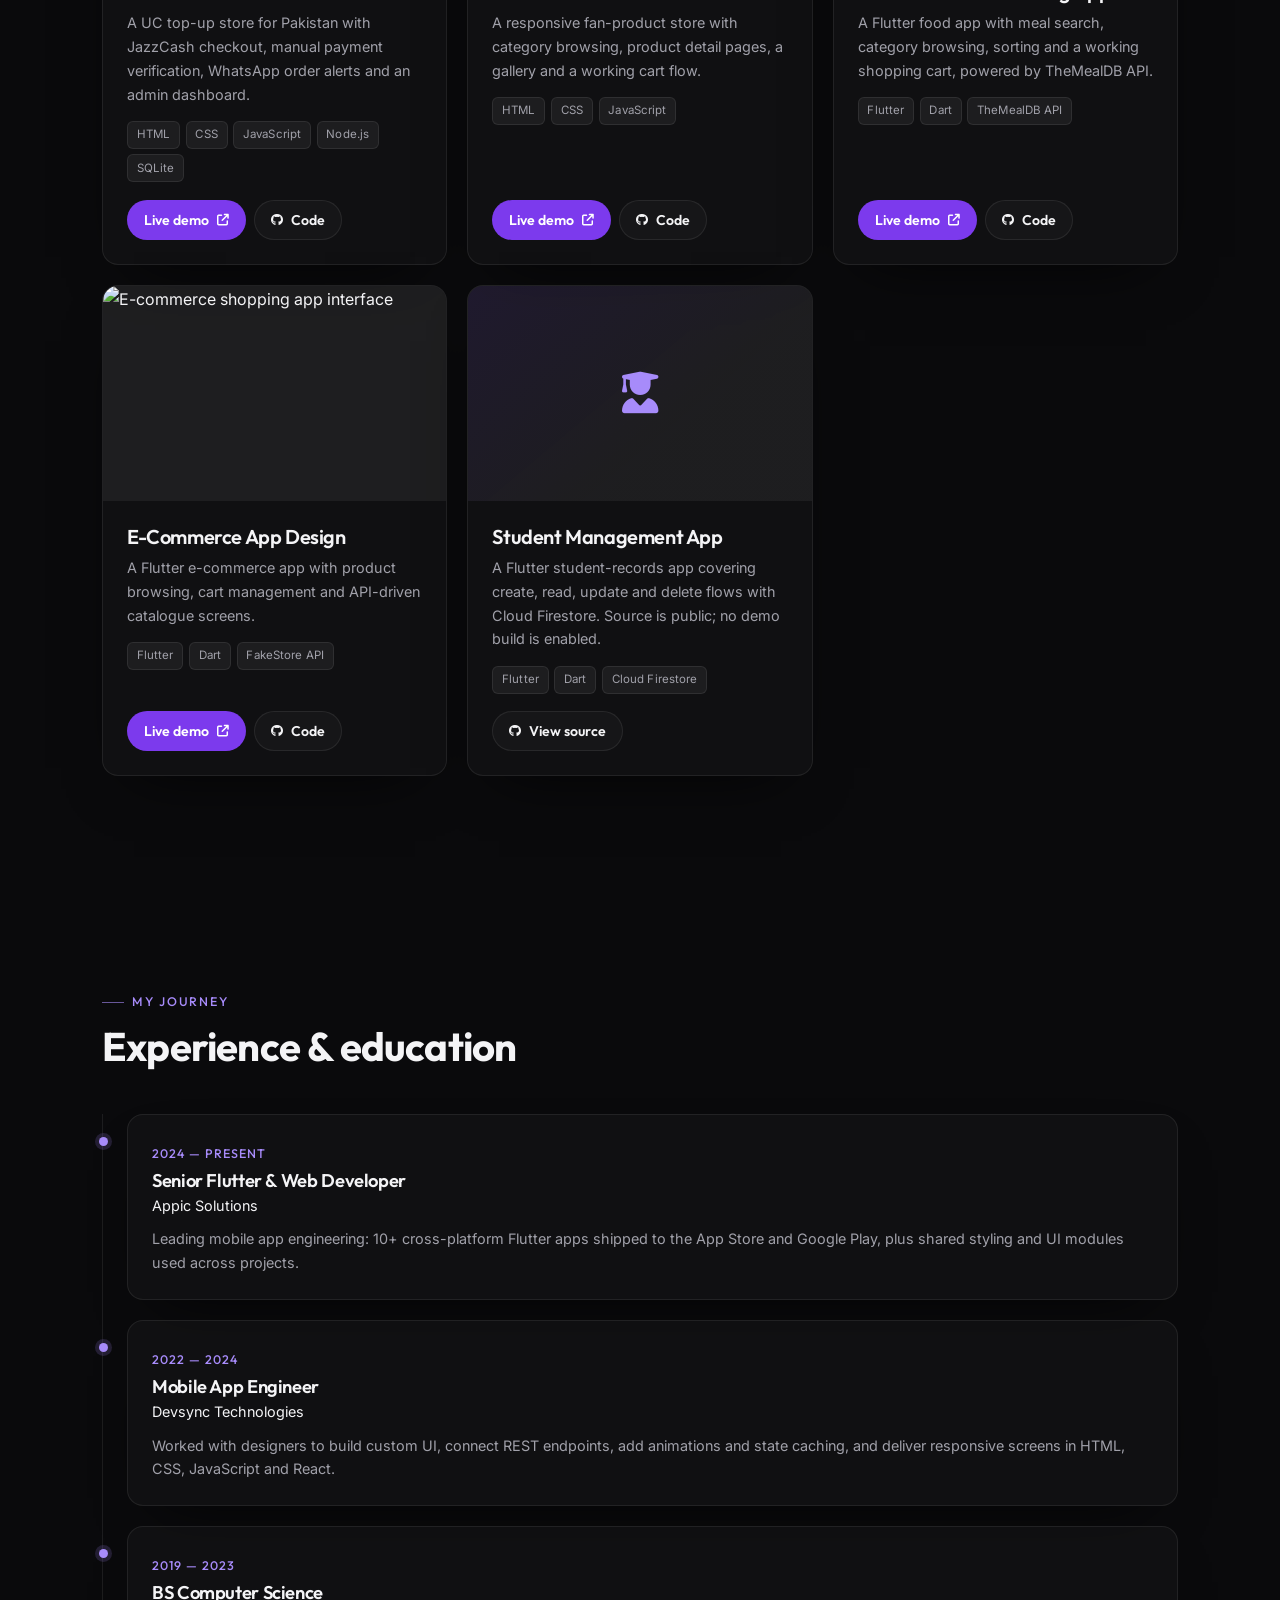
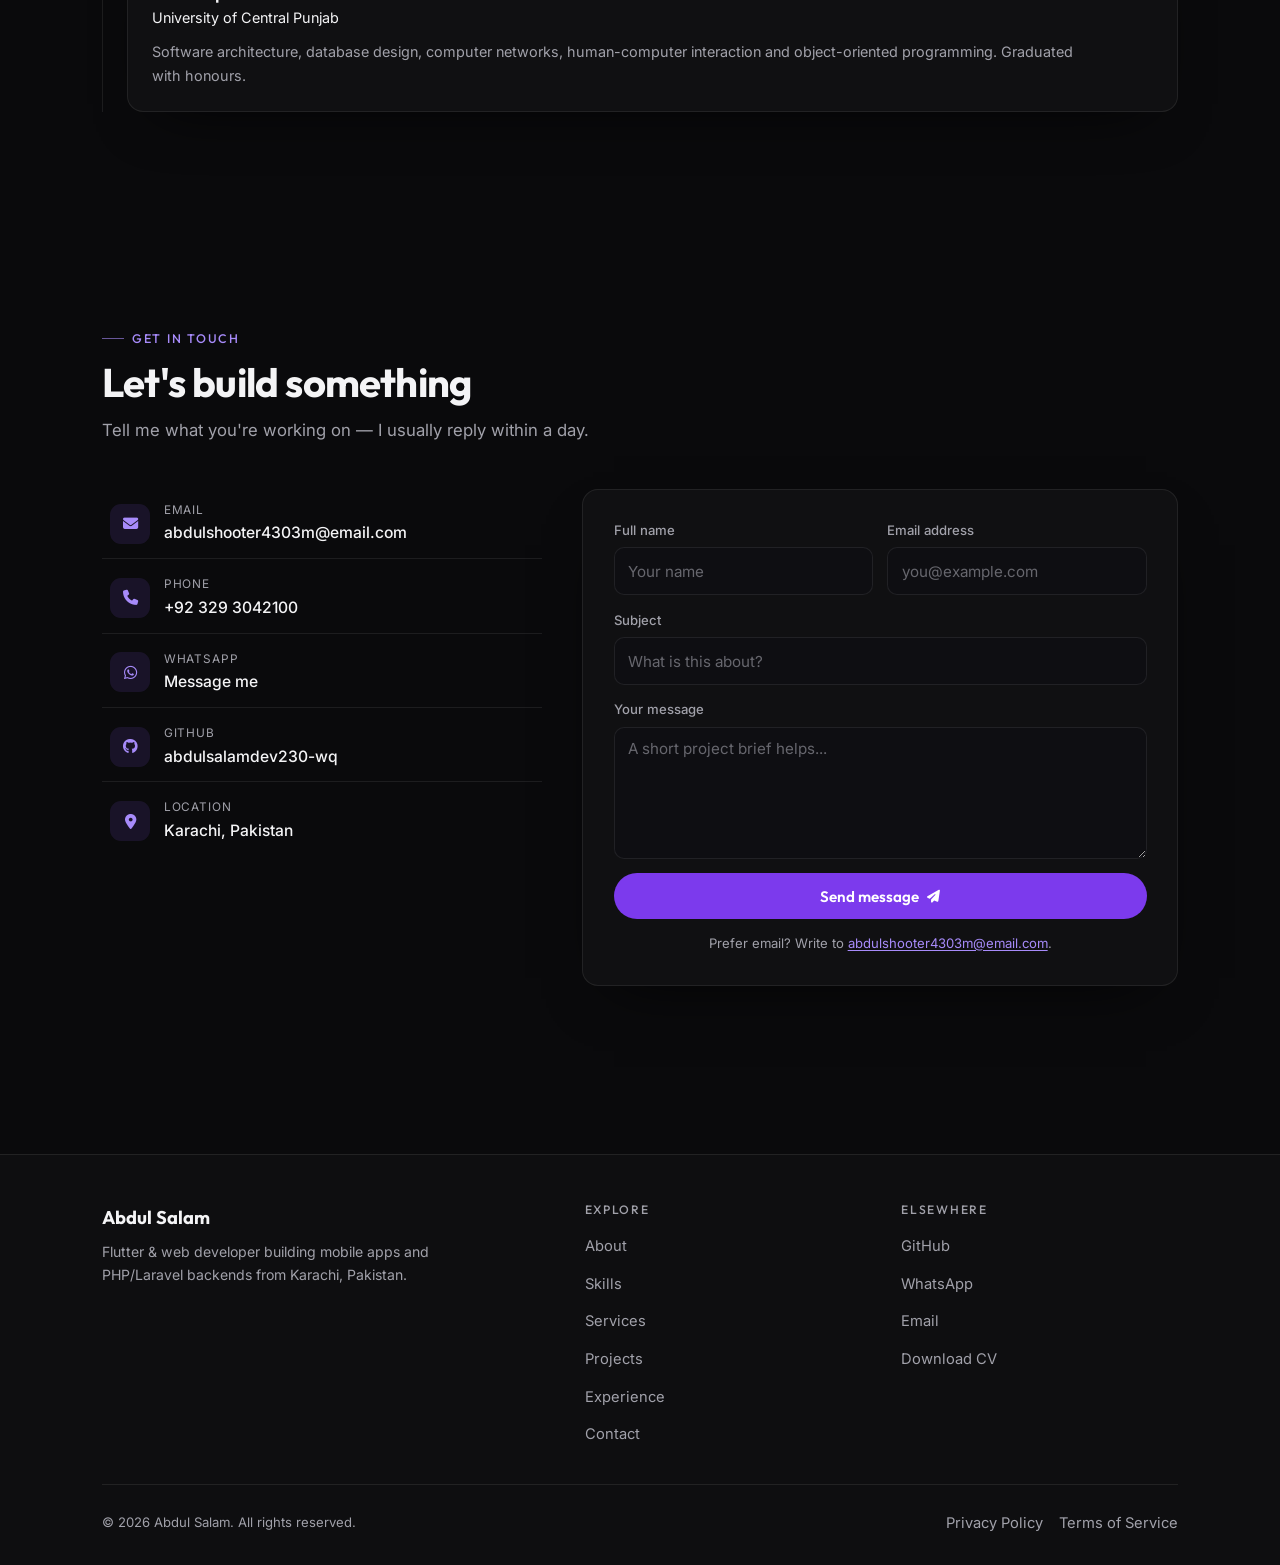
==== commit 9355d890: "Redesign portfolio for responsive, professional presentation Rebuild the layout mobile-first with a " ====
--- a/index.html
+++ b/index.html
@@ -1,11 +1,12 @@
 <!DOCTYPE html>
-<html lang="en">
+<html lang="en" data-theme="dark">
 <head>
   <meta charset="UTF-8">
   <meta name="viewport" content="width=device-width, initial-scale=1.0">
   <meta name="description" content="Abdul Salam - Flutter, PHP and Laravel developer in Karachi, Pakistan. Cross-platform mobile apps plus production PHP/MySQL web backends, built clean and fast.">
   <link rel="canonical" href="https://abdulsalam-portfolio-v295.vercel.app/">
   <meta name="google-site-verification" content="dClrFHo8CzfRg46AASNuY4jX45BPikJu_GYiHGfyLbQ">
+  <meta name="theme-color" content="#0a0a0c">
   <title>Abdul Salam | Flutter, PHP &amp; Laravel Developer in Karachi</title>
 
   <!-- Open Graph / social sharing -->
@@ -51,6 +52,7 @@
           "HTML5",
           "CSS3",
           "Firebase",
+          "Game Development",
           "Git",
           "GitHub",
           "Cross-platform App Development",
@@ -71,781 +73,639 @@
     ]
   }
   </script>
-  
+
   <!-- Favicon (inline SVG - no extra file needed) -->
   <link rel="icon" href="data:image/svg+xml,%3Csvg xmlns='http://www.w3.org/2000/svg' viewBox='0 0 64 64'%3E%3Cdefs%3E%3ClinearGradient id='g' x1='0' y1='0' x2='1' y2='1'%3E%3Cstop offset='0' stop-color='%23a855f7'/%3E%3Cstop offset='1' stop-color='%2306b6d4'/%3E%3C/linearGradient%3E%3C/defs%3E%3Crect width='64' height='64' rx='14' fill='%23070614'/%3E%3Ctext x='32' y='43' font-family='Arial,sans-serif' font-size='28' font-weight='bold' fill='url(%23g)' text-anchor='middle'%3EA.S%3C/text%3E%3C/svg%3E">
-  
-  <!-- FontAwesome for icons -->
+
+  <!-- Fonts -->
+  <link rel="preconnect" href="https://fonts.googleapis.com">
+  <link rel="preconnect" href="https://fonts.gstatic.com" crossorigin>
+  <link rel="preconnect" href="https://cdnjs.cloudflare.com">
+  <link rel="stylesheet" href="https://fonts.googleapis.com/css2?family=Inter:wght@400;500;600&family=Outfit:wght@500;600;700&display=swap">
+
+  <!-- Icons -->
   <link rel="stylesheet" href="https://cdnjs.cloudflare.com/ajax/libs/font-awesome/6.4.0/css/all.min.css">
-  
+
   <!-- Custom stylesheet -->
   <link rel="stylesheet" href="style.css">
+
+  <!-- Enables reveal animations only when JS is available -->
+  <script>document.documentElement.classList.add('js');</script>
 </head>
 <body>
 
-  <!-- Loading Screen -->
-  <div class="loader-container" id="loader">
-    <div class="loader-logo">A.S</div>
-    <div class="loader-bar-bg">
-      <div class="loader-bar" id="loader-bar"></div>
+  <a class="skip-link" href="#main">Skip to content</a>
+
+  <!-- NAVBAR -->
+  <header class="navbar glass-panel">
+    <a href="#hero" class="nav-logo" aria-label="Abdul Salam - home">
+      <span class="nav-logo-mark">AS</span>
+      <span class="nav-logo-text">Abdul Salam</span>
+    </a>
+
+    <nav class="nav-desktop" aria-label="Primary">
+      <ul class="nav-links">
+        <li><a href="#about" class="nav-link">About</a></li>
+        <li><a href="#skills" class="nav-link">Skills</a></li>
+        <li><a href="#services" class="nav-link">Services</a></li>
+        <li><a href="#projects" class="nav-link">Projects</a></li>
+        <li><a href="#experience" class="nav-link">Experience</a></li>
+        <li><a href="#contact" class="nav-link">Contact</a></li>
+      </ul>
+    </nav>
+
+    <div class="nav-actions">
+      <button type="button" id="theme-toggle" class="icon-btn" aria-label="Switch colour theme" aria-pressed="false">
+        <i class="fa-solid fa-moon" aria-hidden="true"></i>
+      </button>
+      <a href="#contact" class="btn btn-primary btn-sm nav-cta">Hire me</a>
     </div>
-    <div class="loader-percent" id="loader-percent">0%</div>
-  </div>
-
-  <!-- Custom Cursor Follower -->
-  <div class="custom-cursor" id="cursor"></div>
-  <div class="custom-cursor-dot" id="cursor-dot"></div>
-
-  <!-- ThreeJS Background Canvas -->
-  <canvas id="three-canvas"></canvas>
-
-  <!-- Responsive Navigation Bar -->
-  <nav class="navbar glass-panel">
-    <a href="#hero" class="nav-logo" id="nav-logo">Abdul Salam</a>
-    
-    <ul class="nav-links" id="nav-links">
-      <li><a href="#hero" class="nav-link">Home</a></li>
-      <li><a href="#about" class="nav-link">About</a></li>
-      <li><a href="#skills" class="nav-link">Skills</a></li>
-      <li><a href="#services" class="nav-link">Services</a></li>
-      <li><a href="#projects" class="nav-link">Projects</a></li>
-      <li><a href="#experience" class="nav-link">Experience</a></li>
-      <li><a href="#contact" class="nav-link">Contact</a></li>
-    </ul>
-
-    <div class="nav-actions">
-      <!-- Dark/Light Theme Toggle -->
-      <button id="theme-toggle" class="social-icon" aria-label="Toggle Theme" style="width: 40px; height: 40px; border-radius: 50%; font-size: 1rem; cursor: pointer;">
-        <i class="fa-solid fa-moon"></i>
-      </button>
-      <a href="#contact" class="btn-premium btn-outline-glass" style="padding: 8px 18px; font-size: 0.85rem; border-radius: 30px;">Let's Chat</a>
-    </div>
-
-    <button class="menu-btn" id="menu-btn" aria-label="Toggle Menu">
+
+    <button type="button" class="menu-btn" id="menu-btn" aria-label="Open menu" aria-expanded="false" aria-controls="nav-drawer">
       <span></span>
       <span></span>
       <span></span>
     </button>
-  </nav>
-
-  <!-- Glowing background blobs -->
-  <div class="glowing-blob blob-1"></div>
-  <div class="glowing-blob blob-2"></div>
-
-  <!-- HERO SECTION -->
-  <section class="hero" id="hero">
-    <div class="container">
-      <div class="hero-grid">
+  </header>
+
+  <!-- MOBILE DRAWER -->
+  <div class="nav-backdrop" id="nav-backdrop" hidden></div>
+  <aside class="nav-drawer" id="nav-drawer" aria-label="Mobile menu" aria-hidden="true" inert>
+    <div class="nav-drawer-head">
+      <span class="nav-drawer-title">Menu</span>
+      <button type="button" class="icon-btn" id="drawer-close" aria-label="Close menu">
+        <i class="fa-solid fa-xmark" aria-hidden="true"></i>
+      </button>
+    </div>
+    <ul class="drawer-links">
+      <li><a href="#about" class="drawer-link">About</a></li>
+      <li><a href="#skills" class="drawer-link">Skills</a></li>
+      <li><a href="#services" class="drawer-link">Services</a></li>
+      <li><a href="#projects" class="drawer-link">Projects</a></li>
+      <li><a href="#experience" class="drawer-link">Experience</a></li>
+      <li><a href="#contact" class="drawer-link">Contact</a></li>
+    </ul>
+    <div class="nav-drawer-foot">
+      <a href="assets/cv.pdf" class="btn btn-ghost" download>
+        <i class="fa-solid fa-download" aria-hidden="true"></i> Download CV
+      </a>
+      <a href="#contact" class="btn btn-primary">Start a project</a>
+    </div>
+  </aside>
+
+  <main id="main">
+
+    <!-- HERO -->
+    <section class="hero" id="hero">
+      <div class="container hero-grid">
         <div class="hero-content">
-          <div class="hero-hello">HI, I'M ABDUL SALAM</div>
+          <p class="eyebrow"><span class="status-dot" aria-hidden="true"></span> Available for freelance · Karachi, PK</p>
           <h1 class="hero-title">
-            <span class="text-reveal text-gradient-purple">Flutter Developer</span>
-            <span class="text-reveal text-gradient-cyan">& Frontend Web</span>
-            <span class="text-reveal">Developer</span>
+            Hi, I'm Abdul Salam.<br>
+            <span class="accent">Flutter &amp; web developer.</span>
           </h1>
-          <p class="hero-subtitle">Crafting High-Performance Mobile & Immersive Web Experiences</p>
-          <p class="hero-desc">I build robust cross-platform applications and user-centric web applications with smooth animations, elegant glassmorphic layouts, and pixel-perfect responsiveness. On the backend I work with PHP, Laravel and MySQL to ship complete, production-ready products.</p>
-          <div class="hero-buttons">
-            <a href="#projects" class="btn-premium btn-primary-gradient">
-              <span>View Portfolio <i class="fa-solid fa-arrow-right" style="margin-left: 8px;"></i></span>
+          <p class="hero-lead">
+            I build cross-platform mobile apps with Flutter and Dart, and production web
+            backends with PHP, Laravel and MySQL — from database schema to the last pixel.
+          </p>
+
+          <div class="hero-actions">
+            <a href="#projects" class="btn btn-primary">
+              View projects <i class="fa-solid fa-arrow-right" aria-hidden="true"></i>
             </a>
-            <a href="#contact" class="btn-premium btn-outline-glass">
-              <span>Contact Me</span>
+            <a href="assets/cv.pdf" class="btn btn-ghost" download>
+              <i class="fa-solid fa-download" aria-hidden="true"></i> Download CV
             </a>
           </div>
-        </div>
-        
+
+          <ul class="hero-stack" aria-label="Core technologies">
+            <li>Flutter</li>
+            <li>Dart</li>
+            <li>PHP</li>
+            <li>Laravel</li>
+            <li>MySQL</li>
+            <li>Firebase</li>
+          </ul>
+        </div>
+
         <div class="hero-visual">
-          <!-- Floating code snippet cards -->
-         
-          <div class="code-floating-card glass-panel code-card-2">
-            <span style="color: #ff5e62;">HI I AM AbdulSalam &amp; Frontend Developer, Flutter Developer</span>
+          <figure class="portrait">
+            <img src="assets/profile-640.jpg"
+                 srcset="assets/profile-640.jpg 640w, profile.jpg 1200w"
+                 sizes="(min-width: 900px) 380px, 88vw"
+                 width="640" height="640"
+                 alt="Portrait of Abdul Salam, Flutter and web developer in Karachi"
+                 fetchpriority="high" decoding="async">
+            <figcaption class="portrait-badge">
+              <span class="status-dot" aria-hidden="true"></span> Open to freelance work
+            </figcaption>
+          </figure>
+        </div>
+      </div>
+    </section>
+
+    <!-- ABOUT -->
+    <section class="section" id="about">
+      <div class="container">
+        <header class="section-header reveal">
+          <p class="section-label">Who I am</p>
+          <h2 class="section-title">About me</h2>
+        </header>
+
+        <div class="about-grid">
+          <div class="about-text reveal">
+            <h3>Clean design, solid engineering</h3>
+            <p>
+              I'm a software developer focused on cross-platform mobile apps with Flutter &amp; Dart
+              and on modern frontend engineering. I care about clean, modular code that stays
+              maintainable long after launch.
+            </p>
+            <p>
+              On the web side I work end to end: responsive interfaces with HTML, CSS and JavaScript,
+              and backends with PHP, Laravel and MySQL — so a product ships complete instead of
+              stopping at the UI.
+            </p>
+
+            <ul class="about-meta">
+              <li class="meta-item"><i class="fa-solid fa-envelope" aria-hidden="true"></i>
+                <a href="mailto:abdulshooter4303m@email.com">abdulshooter4303m@email.com</a>
+              </li>
+              <li class="meta-item"><i class="fa-solid fa-location-dot" aria-hidden="true"></i> Karachi, Pakistan</li>
+              <li class="meta-item"><i class="fa-solid fa-graduation-cap" aria-hidden="true"></i> BS in Computer Science</li>
+              <li class="meta-item"><i class="fa-solid fa-briefcase" aria-hidden="true"></i> Available for freelance</li>
+            </ul>
           </div>
-          
-          <!-- Avatar Container -->
-          <div class="avatar-container" id="hero-avatar">
-            <img src="profile.jpg" alt="Abdul Salam - Flutter & Frontend Developer" class="avatar-image">
+
+          <div class="about-stats reveal">
+            <div class="stat-card glass-panel">
+              <div class="stat-number">3+</div>
+              <div class="stat-label">Years experience</div>
+            </div>
+            <div class="stat-card glass-panel">
+              <div class="stat-number">30+</div>
+              <div class="stat-label">Projects completed</div>
+            </div>
+            <div class="stat-card glass-panel">
+              <div class="stat-number">15+</div>
+              <div class="stat-label">Happy clients</div>
+            </div>
+            <div class="stat-card glass-panel">
+              <div class="stat-number">100%</div>
+              <div class="stat-label">Client satisfaction</div>
+            </div>
           </div>
         </div>
       </div>
-    </div>
-  </section>
-
-  <!-- ABOUT ME SECTION -->
-  <section class="about" id="about">
-    <div class="container">
-      <div class="section-header">
-        <span class="section-tag">Who I Am</span>
-        <h2 class="section-title">About Me</h2>
-      </div>
-      
-      <div class="about-grid">
-        <div class="about-visual">
-          <div class="about-stats">
-            <div class="stat-card glass-panel">
-              <div class="stat-number" id="stat-experience">3+</div>
-              <div class="stat-label">Years Experience</div>
-            </div>
-            <div class="stat-card glass-panel">
-              <div class="stat-number" id="stat-projects">30+</div>
-              <div class="stat-label">Projects Completed</div>
-            </div>
-            <div class="stat-card glass-panel">
-              <div class="stat-number" id="stat-clients">15+</div>
-              <div class="stat-label">Happy Clients</div>
-            </div>
-            <div class="stat-card glass-panel">
-              <div class="stat-number" id="stat-satisfaction">100%</div>
-              <div class="stat-label">Client Satisfaction</div>
-            </div>
+    </section>
+
+    <!-- SKILLS -->
+    <section class="section" id="skills">
+      <div class="container">
+        <header class="section-header reveal">
+          <p class="section-label">My expertise</p>
+          <h2 class="section-title">Technical skills</h2>
+          <p class="section-sub">The tools I reach for most often, grouped by where they sit in a product.</p>
+        </header>
+
+        <div class="skills-grid">
+          <article class="skill-group glass-panel reveal">
+            <div class="skill-group-head">
+              <span class="skill-icon"><i class="fa-solid fa-mobile-screen-button" aria-hidden="true"></i></span>
+              <h3 class="skill-group-title">Mobile</h3>
+            </div>
+            <ul class="chip-list">
+              <li class="chip">Flutter</li>
+              <li class="chip">Dart</li>
+              <li class="chip">Cross-platform UI</li>
+              <li class="chip">REST API integration</li>
+              <li class="chip">State management</li>
+            </ul>
+          </article>
+
+          <article class="skill-group glass-panel reveal">
+            <div class="skill-group-head">
+              <span class="skill-icon"><i class="fa-solid fa-code" aria-hidden="true"></i></span>
+              <h3 class="skill-group-title">Frontend</h3>
+            </div>
+            <ul class="chip-list">
+              <li class="chip">HTML5</li>
+              <li class="chip">CSS3</li>
+              <li class="chip">JavaScript</li>
+              <li class="chip">React</li>
+              <li class="chip">Responsive design</li>
+            </ul>
+          </article>
+
+          <article class="skill-group glass-panel reveal">
+            <div class="skill-group-head">
+              <span class="skill-icon"><i class="fa-solid fa-server" aria-hidden="true"></i></span>
+              <h3 class="skill-group-title">Backend</h3>
+            </div>
+            <ul class="chip-list">
+              <li class="chip">PHP</li>
+              <li class="chip">Laravel</li>
+              <li class="chip">REST APIs</li>
+              <li class="chip">Authentication</li>
+            </ul>
+          </article>
+
+          <article class="skill-group glass-panel reveal">
+            <div class="skill-group-head">
+              <span class="skill-icon"><i class="fa-solid fa-database" aria-hidden="true"></i></span>
+              <h3 class="skill-group-title">Data</h3>
+            </div>
+            <ul class="chip-list">
+              <li class="chip">MySQL</li>
+              <li class="chip">Schema design</li>
+              <li class="chip">Firebase</li>
+              <li class="chip">Cloud Firestore</li>
+            </ul>
+          </article>
+
+          <article class="skill-group glass-panel reveal">
+            <div class="skill-group-head">
+              <span class="skill-icon"><i class="fa-solid fa-screwdriver-wrench" aria-hidden="true"></i></span>
+              <h3 class="skill-group-title">Tools &amp; more</h3>
+            </div>
+            <ul class="chip-list">
+              <li class="chip">Git</li>
+              <li class="chip">GitHub</li>
+              <li class="chip">Game development</li>
+              <li class="chip">Debugging</li>
+            </ul>
+          </article>
+        </div>
+      </div>
+    </section>
+
+    <!-- SERVICES -->
+    <section class="section" id="services">
+      <div class="container">
+        <header class="section-header reveal">
+          <p class="section-label">What I offer</p>
+          <h2 class="section-title">Services</h2>
+        </header>
+
+        <div class="services-grid">
+          <article class="service-card glass-panel reveal">
+            <span class="service-icon"><i class="fa-solid fa-mobile-screen" aria-hidden="true"></i></span>
+            <h3 class="service-title">Cross-platform app development</h3>
+            <p class="service-desc">
+              iOS and Android apps built once with Flutter — clean architecture, capable state
+              management and platform behaviour that feels native.
+            </p>
+          </article>
+
+          <article class="service-card glass-panel reveal">
+            <span class="service-icon"><i class="fa-solid fa-laptop-code" aria-hidden="true"></i></span>
+            <h3 class="service-title">Frontend engineering</h3>
+            <p class="service-desc">
+              Fast, accessible, responsive interfaces with HTML, CSS, JavaScript and React —
+              built to hold up on a 320px phone and a 4K monitor.
+            </p>
+          </article>
+
+          <article class="service-card glass-panel reveal">
+            <span class="service-icon"><i class="fa-solid fa-server" aria-hidden="true"></i></span>
+            <h3 class="service-title">Backend &amp; APIs</h3>
+            <p class="service-desc">
+              PHP and Laravel backends with MySQL: data modelling, authentication, REST endpoints
+              and admin panels that non-technical staff can actually use.
+            </p>
+          </article>
+
+          <article class="service-card glass-panel reveal">
+            <span class="service-icon"><i class="fa-solid fa-fire" aria-hidden="true"></i></span>
+            <h3 class="service-title">Firebase integration</h3>
+            <p class="service-desc">
+              Auth, Cloud Firestore and realtime data wired into Flutter apps, with sensible
+              rules and predictable read/write costs.
+            </p>
+          </article>
+        </div>
+      </div>
+    </section>
+
+    <!-- PROJECTS -->
+    <section class="section" id="projects">
+      <div class="container">
+        <header class="section-header reveal">
+          <p class="section-label">Selected work</p>
+          <h2 class="section-title">Featured projects</h2>
+          <p class="section-sub">Shipped work with live demos and public source code where available.</p>
+        </header>
+
+        <div class="projects-grid">
+
+          <article class="project-card glass-panel reveal" data-project="p1">
+            <div class="project-media">
+              <img src="https://abdulsalamdev230-wq.github.io/pubg-uc-shop/1.jpg.jpg"
+                   alt="PUBG UC Store storefront" loading="lazy" decoding="async" width="600" height="375">
+            </div>
+            <div class="project-body">
+              <h3 class="project-title">PUBG UC Store</h3>
+              <p class="project-desc">
+                A UC top-up store for Pakistan with JazzCash checkout, manual payment verification,
+                WhatsApp order alerts and an admin dashboard.
+              </p>
+              <ul class="tag-list">
+                <li class="tag">HTML</li><li class="tag">CSS</li><li class="tag">JavaScript</li><li class="tag">Node.js</li><li class="tag">SQLite</li>
+              </ul>
+              <div class="project-links">
+                <a class="btn btn-primary btn-sm" href="https://abdulsalamdev230-wq.github.io/pubg-uc-shop/" target="_blank" rel="noopener noreferrer">
+                  Live demo <i class="fa-solid fa-arrow-up-right-from-square" aria-hidden="true"></i>
+                </a>
+                <a class="btn btn-ghost btn-sm" href="https://github.com/abdulsalamdev230-wq/pubg-uc-shop" target="_blank" rel="noopener noreferrer">
+                  <i class="fa-brands fa-github" aria-hidden="true"></i> Code
+                </a>
+              </div>
+            </div>
+          </article>
+
+          <article class="project-card glass-panel reveal" data-project="p2">
+            <div class="project-media">
+              <img src="https://abdulsalamdev230-wq.github.io/Fano-Fan-Website/images/header2.jpg"
+                   alt="Fano Fan storefront hero image" loading="lazy" decoding="async" width="600" height="375">
+            </div>
+            <div class="project-body">
+              <h3 class="project-title">Fano Fan Storefront</h3>
+              <p class="project-desc">
+                A responsive fan-product store with category browsing, product detail pages, a gallery
+                and a working cart flow.
+              </p>
+              <ul class="tag-list">
+                <li class="tag">HTML</li><li class="tag">CSS</li><li class="tag">JavaScript</li>
+              </ul>
+              <div class="project-links">
+                <a class="btn btn-primary btn-sm" href="https://abdulsalamdev230-wq.github.io/Fano-Fan-Website/" target="_blank" rel="noopener noreferrer">
+                  Live demo <i class="fa-solid fa-arrow-up-right-from-square" aria-hidden="true"></i>
+                </a>
+                <a class="btn btn-ghost btn-sm" href="https://github.com/abdulsalamdev230-wq/Fano-Fan-Website" target="_blank" rel="noopener noreferrer">
+                  <i class="fa-brands fa-github" aria-hidden="true"></i> Code
+                </a>
+              </div>
+            </div>
+          </article>
+
+          <article class="project-card glass-panel reveal" data-project="p3">
+            <div class="project-media">
+              <img src="foods-app/assets/assets/images/image_2.png"
+                   alt="Food artwork from the FoodGo meal ordering app" loading="lazy" decoding="async" width="600" height="375">
+            </div>
+            <div class="project-body">
+              <h3 class="project-title">FoodGo's Meal Ordering App</h3>
+              <p class="project-desc">
+                A Flutter food app with meal search, category browsing, sorting and a working
+                shopping cart, powered by TheMealDB API.
+              </p>
+              <ul class="tag-list">
+                <li class="tag">Flutter</li><li class="tag">Dart</li><li class="tag">TheMealDB API</li>
+              </ul>
+              <div class="project-links">
+                <a class="btn btn-primary btn-sm" href="foods-app/index.html" target="_blank" rel="noopener noreferrer">
+                  Live demo <i class="fa-solid fa-arrow-up-right-from-square" aria-hidden="true"></i>
+                </a>
+                <a class="btn btn-ghost btn-sm" href="https://github.com/abdulsalamdev230-wq/Foods_app_ui" target="_blank" rel="noopener noreferrer">
+                  <i class="fa-brands fa-github" aria-hidden="true"></i> Code
+                </a>
+              </div>
+            </div>
+          </article>
+
+          <article class="project-card glass-panel reveal" data-project="p4">
+            <div class="project-media">
+              <img src="https://images.unsplash.com/photo-1556742049-0cfed4f6a45d?auto=format&fit=crop&w=600&h=375&q=70"
+                   alt="E-commerce shopping app interface" loading="lazy" decoding="async" width="600" height="375">
+            </div>
+            <div class="project-body">
+              <h3 class="project-title">E-Commerce App Design</h3>
+              <p class="project-desc">
+                A Flutter e-commerce app with product browsing, cart management and API-driven
+                catalogue screens.
+              </p>
+              <ul class="tag-list">
+                <li class="tag">Flutter</li><li class="tag">Dart</li><li class="tag">FakeStore API</li>
+              </ul>
+              <div class="project-links">
+                <a class="btn btn-primary btn-sm" href="ecommerce-app/index.html" target="_blank" rel="noopener noreferrer">
+                  Live demo <i class="fa-solid fa-arrow-up-right-from-square" aria-hidden="true"></i>
+                </a>
+                <a class="btn btn-ghost btn-sm" href="https://github.com/abdulsalamdev230-wq/E-Commerce-App-Design" target="_blank" rel="noopener noreferrer">
+                  <i class="fa-brands fa-github" aria-hidden="true"></i> Code
+                </a>
+              </div>
+            </div>
+          </article>
+
+          <article class="project-card glass-panel reveal" data-project="p5">
+            <div class="project-media project-media--placeholder" aria-hidden="true">
+              <i class="fa-solid fa-user-graduate"></i>
+            </div>
+            <div class="project-body">
+              <h3 class="project-title">Student Management App</h3>
+              <p class="project-desc">
+                A Flutter student-records app covering create, read, update and delete flows with
+                Cloud Firestore. Source is public; no demo build is enabled.
+              </p>
+              <ul class="tag-list">
+                <li class="tag">Flutter</li><li class="tag">Dart</li><li class="tag">Cloud Firestore</li>
+              </ul>
+              <div class="project-links">
+                <a class="btn btn-ghost btn-sm" href="https://github.com/abdulsalamdev230-wq/Flutter-firebase" target="_blank" rel="noopener noreferrer">
+                  <i class="fa-brands fa-github" aria-hidden="true"></i> View source
+                </a>
+              </div>
+            </div>
+          </article>
+
+        </div>
+      </div>
+    </section>
+
+    <!-- EXPERIENCE -->
+    <section class="section" id="experience">
+      <div class="container">
+        <header class="section-header reveal">
+          <p class="section-label">My journey</p>
+          <h2 class="section-title">Experience &amp; education</h2>
+        </header>
+
+        <ol class="timeline">
+          <li class="timeline-item reveal">
+            <div class="timeline-card glass-panel">
+              <span class="timeline-date">2024 — Present</span>
+              <h3 class="timeline-title">Senior Flutter &amp; Web Developer</h3>
+              <p class="timeline-company">Appic Solutions</p>
+              <p class="timeline-desc">
+                Leading mobile app engineering: 10+ cross-platform Flutter apps shipped to the
+                App Store and Google Play, plus shared styling and UI modules used across projects.
+              </p>
+            </div>
+          </li>
+
+          <li class="timeline-item reveal">
+            <div class="timeline-card glass-panel">
+              <span class="timeline-date">2022 — 2024</span>
+              <h3 class="timeline-title">Mobile App Engineer</h3>
+              <p class="timeline-company">Devsync Technologies</p>
+              <p class="timeline-desc">
+                Worked with designers to build custom UI, connect REST endpoints, add animations
+                and state caching, and deliver responsive screens in HTML, CSS, JavaScript and React.
+              </p>
+            </div>
+          </li>
+
+          <li class="timeline-item reveal">
+            <div class="timeline-card glass-panel">
+              <span class="timeline-date">2019 — 2023</span>
+              <h3 class="timeline-title">BS Computer Science</h3>
+              <p class="timeline-company">University of Central Punjab</p>
+              <p class="timeline-desc">
+                Software architecture, database design, computer networks, human-computer
+                interaction and object-oriented programming. Graduated with honours.
+              </p>
+            </div>
+          </li>
+        </ol>
+      </div>
+    </section>
+
+    <!-- CONTACT -->
+    <section class="section" id="contact">
+      <div class="container">
+        <header class="section-header reveal">
+          <p class="section-label">Get in touch</p>
+          <h2 class="section-title">Let's build something</h2>
+          <p class="section-sub">Tell me what you're working on — I usually reply within a day.</p>
+        </header>
+
+        <div class="contact-grid">
+          <div class="contact-info reveal">
+            <ul class="contact-list">
+              <li class="contact-item">
+                <span class="contact-icon"><i class="fa-solid fa-envelope" aria-hidden="true"></i></span>
+                <span class="contact-body">
+                  <span class="contact-label">Email</span>
+                  <a class="contact-value" href="mailto:abdulshooter4303m@email.com">abdulshooter4303m@email.com</a>
+                </span>
+              </li>
+              <li class="contact-item">
+                <span class="contact-icon"><i class="fa-solid fa-phone" aria-hidden="true"></i></span>
+                <span class="contact-body">
+                  <span class="contact-label">Phone</span>
+                  <a class="contact-value" href="tel:+923293042100">+92 329 3042100</a>
+                </span>
+              </li>
+              <li class="contact-item">
+                <span class="contact-icon"><i class="fa-brands fa-whatsapp" aria-hidden="true"></i></span>
+                <span class="contact-body">
+                  <span class="contact-label">WhatsApp</span>
+                  <a class="contact-value" href="https://wa.me/923293042100" target="_blank" rel="noopener noreferrer">Message me</a>
+                </span>
+              </li>
+              <li class="contact-item">
+                <span class="contact-icon"><i class="fa-brands fa-github" aria-hidden="true"></i></span>
+                <span class="contact-body">
+                  <span class="contact-label">GitHub</span>
+                  <a class="contact-value" href="https://github.com/abdulsalamdev230-wq" target="_blank" rel="noopener noreferrer">abdulsalamdev230-wq</a>
+                </span>
+              </li>
+              <li class="contact-item">
+                <span class="contact-icon"><i class="fa-solid fa-location-dot" aria-hidden="true"></i></span>
+                <span class="contact-body">
+                  <span class="contact-label">Location</span>
+                  <span class="contact-value contact-value--plain">Karachi, Pakistan</span>
+                </span>
+              </li>
+            </ul>
           </div>
-        </div>
-        
-        <div class="about-text">
-          <h3>Fusing Creative Design with Robust Engineering</h3>
-          <p>I am a passionate software engineer specializing in cross-platform mobile app development with Flutter & Dart, alongside modern frontend web engineering. My focus lies in writing clean, modular, and maintainable code that delivers outstanding performance.</p>
-          <p>Whether it is building custom UI elements for mobile apps, implementing state-management systems, or crafting gorgeous interactive web products using Three.js and CSS 3D transforms, I bridge the gap between design concepts and production-ready applications.</p>
-          
-          <div class="about-meta">
-            <div class="meta-item"><i class="fa-solid fa-envelope"></i> abdulshooter4303m@email.com</div>
-            <div class="meta-item"><i class="fa-solid fa-location-dot"></i> karachi, Pakistan</div>
-            <div class="meta-item"><i class="fa-solid fa-graduation-cap"></i> BS in Computer Science</div>
-            <div class="meta-item"><i class="fa-solid fa-briefcase"></i> Available for Freelance</div>
-          </div>
-          
-          <div class="hero-buttons" style="margin-top: 35px;">
-            <a href="assets/cv.pdf" download class="btn-premium btn-primary-gradient">
-              <span>Download CV <i class="fa-solid fa-download" style="margin-left: 8px;"></i></span>
-            </a>
-          </div>
-        </div>
-      </div>
-    </div>
-  </section>
-
-  <!-- SKILLS SECTION -->
-  <section class="skills" id="skills">
-    <div class="container">
-      <div class="section-header">
-        <span class="section-tag">My Expertise</span>
-        <h2 class="section-title">Technical Skills</h2>
-      </div>
-      
-      <div class="skills-grid">
-        <!-- Skill 1 -->
-        <div class="skill-card glass-panel" data-tilt>
-          <div class="skill-icon-wrapper">
-            <i class="fa-solid fa-mobile-screen-button"></i>
-          </div>
-          <h3 class="skill-name">Flutter</h3>
-          <div class="skill-progress-container">
-            <div class="skill-progress-info">
-              <span>Expertise</span>
-              <span>95%</span>
-            </div>
-            <div class="skill-progress-bar">
-              <div class="skill-progress-fill" data-progress="95%"></div>
-            </div>
-          </div>
-        </div>
-        
-        <!-- Skill 2 -->
-        <div class="skill-card glass-panel" data-tilt>
-          <div class="skill-icon-wrapper">
-            <i class="fa-solid fa-code"></i>
-          </div>
-          <h3 class="skill-name">Dart</h3>
-          <div class="skill-progress-container">
-            <div class="skill-progress-info">
-              <span>Expertise</span>
-              <span>90%</span>
-            </div>
-            <div class="skill-progress-bar">
-              <div class="skill-progress-fill" data-progress="90%"></div>
-            </div>
-          </div>
-        </div>
-        
-        <!-- Skill 3 -->
-        <div class="skill-card glass-panel" data-tilt>
-          <div class="skill-icon-wrapper">
-            <i class="fa-brands fa-html5"></i>
-          </div>
-          <h3 class="skill-name">HTML5</h3>
-          <div class="skill-progress-container">
-            <div class="skill-progress-info">
-              <span>Expertise</span>
-              <span>95%</span>
-            </div>
-            <div class="skill-progress-bar">
-              <div class="skill-progress-fill" data-progress="95%"></div>
-            </div>
-          </div>
-        </div>
-        
-        <!-- Skill 4 -->
-        <div class="skill-card glass-panel" data-tilt>
-          <div class="skill-icon-wrapper">
-            <i class="fa-brands fa-css3-alt"></i>
-          </div>
-          <h3 class="skill-name">CSS3 / Modern styling</h3>
-          <div class="skill-progress-container">
-            <div class="skill-progress-info">
-              <span>Expertise</span>
-              <span>90%</span>
-            </div>
-            <div class="skill-progress-bar">
-              <div class="skill-progress-fill" data-progress="90%"></div>
-            </div>
-          </div>
-        </div>
-        
-        <!-- Skill 5 -->
-        <div class="skill-card glass-panel" data-tilt>
-          <div class="skill-icon-wrapper">
-            <i class="fa-brands fa-js"></i>
-          </div>
-          <h3 class="skill-name">JavaScript</h3>
-          <div class="skill-progress-container">
-            <div class="skill-progress-info">
-              <span>Expertise</span>
-              <span>85%</span>
-            </div>
-            <div class="skill-progress-bar">
-              <div class="skill-progress-fill" data-progress="85%"></div>
-            </div>
-          </div>
-        </div>
-        
-        <!-- Skill 6 -->
-        <div class="skill-card glass-panel" data-tilt>
-          <div class="skill-icon-wrapper">
-            <i class="fa-brands fa-react"></i>
-          </div>
-          <h3 class="skill-name">React</h3>
-          <div class="skill-progress-container">
-            <div class="skill-progress-info">
-              <span>Expertise</span>
-              <span>80%</span>
-            </div>
-            <div class="skill-progress-bar">
-              <div class="skill-progress-fill" data-progress="80%"></div>
-            </div>
-          </div>
-        </div>
-        
-        <!-- Skill 7 -->
-        <div class="skill-card glass-panel" data-tilt>
-          <div class="skill-icon-wrapper">
-            <i class="fa-solid fa-database"></i>
-          </div>
-          <h3 class="skill-name">Firebase</h3>
-          <div class="skill-progress-container">
-            <div class="skill-progress-info">
-              <span>Expertise</span>
-              <span>85%</span>
-            </div>
-            <div class="skill-progress-bar">
-              <div class="skill-progress-fill" data-progress="85%"></div>
-            </div>
-          </div>
-        </div>
-        
-        <!-- Skill 8 -->
-        <div class="skill-card glass-panel" data-tilt>
-          <div class="skill-icon-wrapper">
-            <i class="fa-brands fa-php"></i>
-          </div>
-          <h3 class="skill-name">PHP</h3>
-          <div class="skill-progress-container">
-            <div class="skill-progress-info">
-              <span>Expertise</span>
-              <span>90%</span>
-            </div>
-            <div class="skill-progress-bar">
-              <div class="skill-progress-fill" data-progress="90%"></div>
-            </div>
-          </div>
-        </div>
-        
-        <!-- Skill 9 -->
-        <div class="skill-card glass-panel" data-tilt>
-          <div class="skill-icon-wrapper">
-            <i class="fa-brands fa-laravel"></i>
-          </div>
-          <h3 class="skill-name">Laravel</h3>
-          <div class="skill-progress-container">
-            <div class="skill-progress-info">
-              <span>Expertise</span>
-              <span>88%</span>
-            </div>
-            <div class="skill-progress-bar">
-              <div class="skill-progress-fill" data-progress="88%"></div>
-            </div>
-          </div>
-        </div>
-        
-        <!-- Skill 10 -->
-        <div class="skill-card glass-panel" data-tilt>
-          <div class="skill-icon-wrapper">
-            <i class="fa-solid fa-database"></i>
-          </div>
-          <h3 class="skill-name">MySQL Database</h3>
-          <div class="skill-progress-container">
-            <div class="skill-progress-info">
-              <span>Expertise</span>
-              <span>88%</span>
-            </div>
-            <div class="skill-progress-bar">
-              <div class="skill-progress-fill" data-progress="88%"></div>
-            </div>
-          </div>
-        </div>
-        
-        <!-- Skill 11 -->
-        <div class="skill-card glass-panel" data-tilt>
-          <div class="skill-icon-wrapper">
-            <i class="fa-brands fa-git-alt"></i>
-          </div>
-          <h3 class="skill-name">Git & Version Control</h3>
-          <div class="skill-progress-container">
-            <div class="skill-progress-info">
-              <span>Expertise</span>
-              <span>90%</span>
-            </div>
-            <div class="skill-progress-bar">
-              <div class="skill-progress-fill" data-progress="90%"></div>
-            </div>
-          </div>
-        </div>
-        
-        <!-- Skill 12 -->
-        <div class="skill-card glass-panel" data-tilt>
-          <div class="skill-icon-wrapper">
-            <i class="fa-brands fa-github"></i>
-          </div>
-          <h3 class="skill-name">GitHub</h3>
-          <div class="skill-progress-container">
-            <div class="skill-progress-info">
-              <span>Expertise</span>
-              <span>90%</span>
-            </div>
-            <div class="skill-progress-bar">
-              <div class="skill-progress-fill" data-progress="90%"></div>
-            </div>
-          </div>
-        </div>
-      </div>
-    </div>
-  </section>
-
-  <!-- SERVICES SECTION -->
-  <section class="services" id="services">
-    <div class="container">
-      <div class="section-header">
-        <span class="section-tag">What I Offer</span>
-        <h2 class="section-title">My Services</h2>
-      </div>
-      
-      <div class="services-grid">
-        <!-- Service 1 -->
-        <div class="service-card glass-panel">
-          <div class="service-icon"><i class="fa-solid fa-mobile-screen"></i></div>
-          <h3 class="service-title">Cross-Platform App Development</h3>
-          <p class="service-desc">Creating gorgeous, fluid mobile applications for iOS & Android utilizing Flutter. Using Clean Architecture, Bloc/Provider state management, and optimized native platform bridges.</p>
-        </div>
-        
-        <!-- Service 2 -->
-        <div class="service-card glass-panel">
-          <div class="service-icon"><i class="fa-solid fa-laptop-code"></i></div>
-          <h3 class="service-title">Creative Frontend Engineering</h3>
-          <p class="service-desc">Building premium, fast, and SEO-friendly web interfaces using HTML, CSS, JavaScript, and React. Crafting custom micro-animations and smooth scroll storytelling for immersive experiences.</p>
-        </div>
-        
-        <!-- Service 3 -->
-        <div class="service-card glass-panel">
-          <div class="service-icon"><i class="fa-solid fa-cubes"></i></div>
-          <h3 class="service-title">3D Web Integrations</h3>
-          <p class="service-desc">Enhancing web standard layers with interactive 3D particle animations, lighting, canvas rendering using Three.js, and complex timeline scrolls powered by GSAP & ScrollTrigger.</p>
-        </div>
-      </div>
-    </div>
-  </section>
-
-  <!-- PROJECTS SECTION -->
-  <section class="projects" id="projects">
-    <div class="container">
-      <div class="section-header">
-        <span class="section-tag">Selected Works</span>
-        <h2 class="section-title">Featured Projects</h2>
-      </div>
-      
-      <div class="projects-grid">
-        <!-- Project 1: Fano Fan storefront -->
-        <div class="project-card glass-panel" data-tilt>
-          <div class="project-img-wrapper">
-            <img src="https://abdulsalamdev230-wq.github.io/Fano-Fan-Website/images/header2.jpg" alt="Fan product featured on the Fano Fan storefront" class="project-img" loading="lazy">
-            <div class="project-overlay"></div>
-            <div class="project-tags">
-              <span class="project-tag">HTML</span>
-              <span class="project-tag">CSS</span>
-              <span class="project-tag">JavaScript</span>
-            </div>
-          </div>
-          <div class="project-info">
-            <h3 class="project-title">Fano Fan Storefront</h3>
-            <p class="project-desc">A responsive fan-product storefront featuring product categories, product details, a gallery, and shopping-cart pages. Built using the Furni starter template by Untree.co.</p>
-            <div class="project-links">
-              <a href="https://abdulsalamdev230-wq.github.io/Fano-Fan-Website/" class="project-btn project-btn-live" target="_blank" rel="noopener noreferrer">Live Demo <i class="fa-solid fa-arrow-up-right-from-square"></i></a>
-              <a href="https://github.com/abdulsalamdev230-wq/Fano-Fan-Website" class="project-btn project-btn-git" target="_blank" rel="noopener noreferrer"><i class="fa-brands fa-github"></i> GitHub</a>
-            </div>
-          </div>
-        </div>
-        
-        <!-- Project 2: FoodGo's Flutter app -->
-        <div class="project-card glass-panel" data-tilt>
-          <div class="project-img-wrapper">
-            <img src="foods-app/assets/assets/images/image_2.png" alt="Burger artwork from the FoodGo food app" class="project-img" loading="lazy">
-            <div class="project-overlay"></div>
-            <div class="project-tags">
-              <span class="project-tag">Flutter</span>
-              <span class="project-tag">Dart</span>
-              <span class="project-tag">TheMealDB API</span>
-            </div>
-          </div>
-          <div class="project-info">
-            <h3 class="project-title">FoodGo's Meal Ordering App</h3>
-            <p class="project-desc">A Flutter food app with meal search, category browsing, sorting, and a working shopping cart.</p>
-            <div class="project-links">
-              <a href="https://abdulsalamdev230-wq.github.io/abdulsalam-portfolio/foods-app/" class="project-btn project-btn-live" target="_blank" rel="noopener noreferrer">Live Demo <i class="fa-solid fa-arrow-up-right-from-square"></i></a>
-              <a href="https://github.com/abdulsalamdev230-wq/Foods_app_ui" class="project-btn project-btn-git" target="_blank" rel="noopener noreferrer"><i class="fa-brands fa-github"></i> GitHub</a>
-            </div>
-          </div>
-        </div>
-        
-        <!-- Project 3: Flutter-Firebase student management app -->
-        <div class="project-card glass-panel" data-tilt>
-          <div class="project-img-wrapper project-placeholder">
-            <div class="project-overlay"></div>
-            <i class="fa-solid fa-user-graduate project-placeholder-icon" aria-hidden="true"></i>
-            <div class="project-tags">
-              <span class="project-tag">Flutter</span>
-              <span class="project-tag">Dart</span>
-              <span class="project-tag">Cloud Firestore</span>
-            </div>
-          </div>
-          <div class="project-info">
-            <h3 class="project-title">Student Management App</h3>
-            <p class="project-desc">A Flutter student-record app demonstrating create, read, update, and delete flows with Cloud Firestore. Source code is available; no public demo is enabled.</p>
-            <div class="project-links">
-              <a href="https://github.com/abdulsalamdev230-wq/Flutter-firebase" class="project-btn project-btn-git" target="_blank" rel="noopener noreferrer"><i class="fa-brands fa-github"></i> View Source</a>
-            </div>
-          </div>
-        </div>
-        
-        <!-- Project 4: E-Commerce App Design -->
-        <div class="project-card glass-panel" data-tilt>
-          <div class="project-img-wrapper">
-            <img src="https://images.unsplash.com/photo-1556742049-0cfed4f6a45d?auto=format&fit=crop&w=600&h=400&q=80" alt="E-Commerce Shopping App" class="project-img" loading="lazy">
-            <div class="project-overlay"></div>
-            <div class="project-tags">
-              <span class="project-tag">Flutter</span>
-              <span class="project-tag">Dart</span>
-              <span class="project-tag">FakeStore API</span>
-            </div>
-          </div>
-          <div class="project-info">
-            <h3 class="project-title">E-Commerce App Design</h3>
-            <p class="project-desc">A modern Flutter e-commerce mobile app with product browsing, cart management, user authentication, and payment integration.</p>
-            <div class="project-links">
-              <a href="https://abdulsalamdev230-wq.github.io/abdulsalam-portfolio/ecommerce-app/" class="project-btn project-btn-live" target="_blank" rel="noopener noreferrer">Live Demo <i class="fa-solid fa-arrow-up-right-from-square"></i></a>
-              <a href="https://github.com/abdulsalamdev230-wq/E-Commerce-App-Design" class="project-btn project-btn-git" target="_blank" rel="noopener noreferrer"><i class="fa-brands fa-github"></i> GitHub</a>
-            </div>
-          </div>
-        </div>
-        
-        <!-- Project 5 -->
-        <div class="project-card glass-panel" data-tilt>
-          <div class="project-img-wrapper">
-            <img src="https://images.unsplash.com/photo-1592210454359-9043f067919b?auto=format&fit=crop&w=600&h=400&q=80" alt="Flutter Weather App" class="project-img">
-            <div class="project-overlay"></div>
-            <div class="project-tags">
-              <span class="project-tag">Flutter</span>
-              <span class="project-tag">REST API</span>
-              <span class="project-tag">Neomorphism</span>
-            </div>
-          </div>
-          <div class="project-info">
-            <h3 class="project-title">Flutter Weather Neomorphic App</h3>
-            <p class="project-desc">Mobile application utilizing complex API pulls, neomorphic custom card vectors, location tracking, and visual climate weather states (rain/sun/clouds).</p>
-            <div class="project-links">
-              <a href="#" class="project-btn project-btn-live">Live Demo <i class="fa-solid fa-arrow-up-right-from-square"></i></a>
-              <a href="#" class="project-btn project-btn-git"><i class="fa-brands fa-github"></i> GitHub</a>
-            </div>
-          </div>
-        </div>
-        
-        <!-- Project 6 -->
-        <div class="project-card glass-panel" data-tilt>
-          <div class="project-img-wrapper">
-            <img src="https://images.unsplash.com/photo-1618005182384-a83a8bd57fbe?auto=format&fit=crop&w=600&h=400&q=80" alt="Kanban Board Web App" class="project-img">
-            <div class="project-overlay"></div>
-            <div class="project-tags">
-              <span class="project-tag">React</span>
-              <span class="project-tag">Node.js</span>
-              <span class="project-tag">MongoDB</span>
-            </div>
-          </div>
-          <div class="project-info">
-            <h3 class="project-title">Kanban Project Manager Web App</h3>
-            <p class="project-desc">A premium collaborative platform. Featuring smooth HTML5 drag-and-drop actions, board columns, detailed ticket comments, and task categories.</p>
-            <div class="project-links">
-              <a href="#" class="project-btn project-btn-live">Live Demo <i class="fa-solid fa-arrow-up-right-from-square"></i></a>
-              <a href="#" class="project-btn project-btn-git"><i class="fa-brands fa-github"></i> GitHub</a>
-            </div>
-          </div>
-        </div>
-        
-        <!-- Project 7: PUBG UC Store -->
-        <div class="project-card glass-panel" data-tilt>
-          <div class="project-img-wrapper">
-            <img src="https://abdulsalamdev230-wq.github.io/pubg-uc-shop/1.jpg.jpg" alt="PUBG UC Store - Premium Gaming Shop" class="project-img" loading="lazy">
-            <div class="project-overlay"></div>
-            <div class="project-tags">
-              <span class="project-tag">HTML</span>
-              <span class="project-tag">CSS</span>
-              <span class="project-tag">JavaScript</span>
-              <span class="project-tag">Node.js</span>
-              <span class="project-tag">SQLite</span>
-            </div>
-          </div>
-          <div class="project-info">
-            <h3 class="project-title">PUBG UC Store</h3>
-            <p class="project-desc">Premium PUBG Mobile UC Store in Pakistan with JazzCash payment integration, manual verification, WhatsApp order notifications, and admin dashboard. Features 6 UC packages with discount badges, search & filter, responsive checkout, and secure admin panel.</p>
-            <div class="project-links">
-              <a href="https://abdulsalamdev230-wq.github.io/pubg-uc-shop/" class="project-btn project-btn-live" target="_blank" rel="noopener noreferrer">Live Demo <i class="fa-solid fa-arrow-up-right-from-square"></i></a>
-              <a href="https://github.com/abdulsalamdev230-wq/pubg-uc-shop" class="project-btn project-btn-git" target="_blank" rel="noopener noreferrer"><i class="fa-brands fa-github"></i> GitHub</a>
-            </div>
-          </div>
-        </div>
-      </div>
-    </div>
-  </section>
-
-  <!-- EXPERIENCE & EDUCATION TIMELINE -->
-  <section class="experience" id="experience">
-    <div class="container">
-      <div class="section-header">
-        <span class="section-tag">My Journey</span>
-        <h2 class="section-title">Experience & Education</h2>
-      </div>
-      
-      <div class="timeline">
-        <!-- Item 1 -->
-        <div class="timeline-item">
-          <div class="timeline-dot"></div>
-          <div class="timeline-card glass-panel">
-            <span class="timeline-date">2024 - Present</span>
-            <h3 class="timeline-title">Senior Flutter & Web Developer</h3>
-            <span class="timeline-company">Appic Solutions</span>
-            <p class="timeline-desc">Leading the mobile app engineering division. Built and shipped over 10 cross-platform Flutter applications on iOS App Store & Android Google Play Store. Established standard styling and UI modules.</p>
-          </div>
-        </div>
-        
-        <!-- Item 2 -->
-        <div class="timeline-item">
-          <div class="timeline-dot"></div>
-          <div class="timeline-card glass-panel">
-            <span class="timeline-date">2022 - 2024</span>
-            <h3 class="timeline-title">Mobile App Engineer</h3>
-            <span class="timeline-company">Devsync Technologies</span>
-            <p class="timeline-desc">Collaborated closely with designers to construct custom UI designs, REST API endpoints connection, animations, state caching, and responsive frontend screens using HTML, CSS, JavaScript, and React.</p>
-          </div>
-        </div>
-        
-        <!-- Item 3 -->
-        <div class="timeline-item">
-          <div class="timeline-dot"></div>
-          <div class="timeline-card glass-panel">
-            <span class="timeline-date">2019 - 2023</span>
-            <h3 class="timeline-title">BS Computer Science</h3>
-            <span class="timeline-company">University of Central Punjab</span>
-            <p class="timeline-desc">Focused on software architectures, database design, computer networks, human-computer interaction, and OOP structures. Graduated with honors.</p>
-          </div>
-        </div>
-      </div>
-    </div>
-  </section>
-
-  <!-- TESTIMONIALS SECTION -->
-  <section class="testimonials" id="testimonials">
-    <div class="container">
-      <div class="section-header">
-        <span class="section-tag">Recommendations</span>
-        <h2 class="section-title">Client Testimonials</h2>
-      </div>
-      
-      <div class="testimonials-slider">
-        <div class="testimonial-track" id="testimonial-track">
-          <!-- Slide 1 -->
-          <div class="testimonial-card glass-panel">
-            <p class="testimonial-quote">"Abdul Salam was phenomenal. He rebuilt our entire retail app in Flutter in record time. The performance was flawless, and the fluid screens blew our customers away. Outstanding communication throughout the project."</p>
-            <div class="testimonial-author">
-              <img src="https://images.unsplash.com/photo-1507003211169-0a1dd7228f2d?auto=format&fit=crop&w=100&h=100&q=80" alt="John Doe Avatar" class="testimonial-avatar">
-              <h4 class="testimonial-name">Johnathan Miller</h4>
-              <span class="testimonial-role">CTO, ShopVibe Global</span>
-            </div>
-          </div>
-          
-          <!-- Slide 2 -->
-          <div class="testimonial-card glass-panel">
-            <p class="testimonial-quote">"Excellent attention to detail. Abdul created a stunning creative SaaS dashboard page with GSAP animations. The glassmorphic layout was translated perfectly into clean responsive CSS. Highly recommended!"</p>
-            <div class="testimonial-author">
-              <img src="https://images.unsplash.com/photo-1494790108377-be9c29b29330?auto=format&fit=crop&w=100&h=100&q=80" alt="Jane Smith Avatar" class="testimonial-avatar">
-              <h4 class="testimonial-name">Sarah Jenkins</h4>
-              <span class="testimonial-role">Founder, Nexus AI</span>
-            </div>
-          </div>
-          
-          <!-- Slide 3 -->
-          <div class="testimonial-card glass-panel">
-            <p class="testimonial-quote">"Working with Abdul was a pleasure. His mastery of Flutter state management and responsive web practices solved multiple bugs in our code. Delivery was prompt, organized, and clean."</p>
-            <div class="testimonial-author">
-              <img src="https://images.unsplash.com/photo-1500648767791-00dcc994a43e?auto=format&fit=crop&w=100&h=100&q=80" alt="Alex Rivera Avatar" class="testimonial-avatar">
-              <h4 class="testimonial-name">Alex Rivera</h4>
-              <span class="testimonial-role">Product Lead, DevFlow Corp</span>
-            </div>
-          </div>
-        </div>
-        
-        <div class="testimonials-dots" id="testimonial-dots">
-          <span class="dot active" data-index="0"></span>
-          <span class="dot" data-index="1"></span>
-          <span class="dot" data-index="2"></span>
-        </div>
-      </div>
-    </div>
-  </section>
-
-  <!-- CONTACT SECTION -->
-  <section class="contact" id="contact">
-    <div class="container">
-      <div class="section-header">
-        <span class="section-tag">Get In Touch</span>
-        <h2 class="section-title">Let's Create Together</h2>
-      </div>
-      
-      <div class="contact-grid">
-        <div class="contact-info">
-          <div>
-            <h3 style="font-size: 1.8rem; margin-bottom: 20px;">Contact Information</h3>
-            <p style="margin-bottom: 30px;">Have a project idea, question, or want to say hello? Drop me a message and let's construct something awesome.</p>
-            
-            <div class="contact-details">
-              <div class="contact-item">
-                <div class="contact-icon"><i class="fa-solid fa-envelope"></i></div>
-                <div>
-                  <div class="contact-label">Email Me</div>
-                  <a href="mailto:abdulshooter4303m@email.com" class="contact-value">abdulshooter4303m@email.com</a>
+
+          <div class="contact-form-panel glass-panel reveal">
+            <form id="contact-form" novalidate>
+              <div class="form-row">
+                <div class="form-group">
+                  <label class="form-label" for="form-name">Full name</label>
+                  <input type="text" id="form-name" name="name" class="form-input" autocomplete="name" placeholder="Your name" required>
+                </div>
+                <div class="form-group">
+                  <label class="form-label" for="form-email">Email address</label>
+                  <input type="email" id="form-email" name="email" class="form-input" autocomplete="email" inputmode="email" placeholder="you@example.com" required>
                 </div>
               </div>
-              
-              <div class="contact-item">
-                <div class="contact-icon"><i class="fa-solid fa-phone"></i></div>
-                <div>
-                  <div class="contact-label">Call Me</div>
-                  <a href="tel:+923293042100" class="contact-value">+92 3293042100</a>
-                </div>
+
+              <div class="form-group">
+                <label class="form-label" for="form-subject">Subject</label>
+                <input type="text" id="form-subject" name="subject" class="form-input" placeholder="What is this about?" required>
               </div>
-            </div>
+
+              <div class="form-group">
+                <label class="form-label" for="form-message">Your message</label>
+                <textarea id="form-message" name="message" class="form-input" rows="5" placeholder="A short project brief helps..." required></textarea>
+              </div>
+
+              <button type="submit" class="btn btn-primary btn-block">
+                Send message <i class="fa-solid fa-paper-plane" aria-hidden="true"></i>
+              </button>
+
+              <p class="form-note">
+                Prefer email? Write to
+                <a href="mailto:abdulshooter4303m@email.com">abdulshooter4303m@email.com</a>.
+              </p>
+            </form>
           </div>
-          
-          <!-- Social Profiles & Map -->
-          <div>
-            <h4 style="margin-bottom: 15px; font-size: 1.1rem;">Follow My Socials</h4>
-            <div class="social-links" style="margin-bottom: 30px;">
-              <a href="#" class="social-icon" aria-label="LinkedIn"><i class="fa-brands fa-linkedin-in"></i></a>
-              <a href="#" class="social-icon" aria-label="GitHub"><i class="fa-brands fa-github"></i></a>
-              <a href="#" class="social-icon" aria-label="Twitter"><i class="fa-brands fa-x-twitter"></i></a>
-              <a href="#" class="social-icon" aria-label="Dribbble"><i class="fa-brands fa-dribbble"></i></a>
-            </div>
-            
-            <!-- Styled dark google map iframe -->
-          </div>
-        </div>
-        
-        <!-- Contact Form -->
-        <div class="contact-form-panel glass-panel">
-          <form id="contact-form" novalidate>
-            <div class="form-group">
-              <input type="text" id="form-name" class="form-input" placeholder=" " required>
-              <label for="form-name" class="form-label">Full Name</label>
-            </div>
-            
-            <div class="form-group">
-              <input type="email" id="form-email" class="form-input" placeholder=" " required>
-              <label for="form-email" class="form-label">Email Address</label>
-            </div>
-            
-            <div class="form-group">
-              <input type="text" id="form-subject" class="form-input" placeholder=" " required>
-              <label for="form-subject" class="form-label">Subject</label>
-            </div>
-            
-            <div class="form-group">
-              <textarea id="form-message" class="form-input" placeholder=" " required></textarea>
-              <label for="form-message" class="form-label">Your Message</label>
-            </div>
-            
-            <button type="submit" class="btn-premium btn-primary-gradient" style="width: 100%; height: 55px; border-radius: 12px; margin-top: 10px;">
-              <span>Send Message <i class="fa-solid fa-paper-plane" style="margin-left: 8px;"></i></span>
-            </button>
-          </form>
-        </div>
-      </div>
-    </div>
-  </section>
-
-  <!-- Interactive toast messages for form submission feedback -->
-  <div class="toast-msg" id="toast-message">
-    <i class="fa-solid fa-circle-check" id="toast-icon"></i>
-    <span id="toast-text">Message sent successfully!</span>
-  </div>
+        </div>
+      </div>
+    </section>
+
+  </main>
 
   <!-- FOOTER -->
   <footer class="footer">
     <div class="container">
       <div class="footer-grid">
-        <a href="#hero" class="footer-logo">A.S</a>
-        <ul class="footer-nav">
-          <li><a href="#hero" class="footer-link">Home</a></li>
-          <li><a href="#about" class="footer-link">About</a></li>
-          <li><a href="#skills" class="footer-link">Skills</a></li>
-          <li><a href="#services" class="footer-link">Services</a></li>
-          <li><a href="#projects" class="footer-link">Projects</a></li>
-          <li><a href="#experience" class="footer-link">Experience</a></li>
+        <div class="footer-brand">
+          <a href="#hero" class="footer-logo">Abdul Salam</a>
+          <p class="footer-tagline">Flutter &amp; web developer building mobile apps and PHP/Laravel backends from Karachi, Pakistan.</p>
+        </div>
+
+        <nav class="footer-col" aria-label="Footer">
+          <h2 class="footer-heading">Explore</h2>
+          <ul class="footer-nav">
+            <li><a href="#about" class="footer-link">About</a></li>
+            <li><a href="#skills" class="footer-link">Skills</a></li>
+            <li><a href="#services" class="footer-link">Services</a></li>
+            <li><a href="#projects" class="footer-link">Projects</a></li>
+            <li><a href="#experience" class="footer-link">Experience</a></li>
+            <li><a href="#contact" class="footer-link">Contact</a></li>
+          </ul>
+        </nav>
+
+        <div class="footer-col">
+          <h2 class="footer-heading">Elsewhere</h2>
+          <ul class="footer-nav">
+            <li><a href="https://github.com/abdulsalamdev230-wq" class="footer-link" target="_blank" rel="noopener noreferrer">GitHub</a></li>
+            <li><a href="https://wa.me/923293042100" class="footer-link" target="_blank" rel="noopener noreferrer">WhatsApp</a></li>
+            <li><a href="mailto:abdulshooter4303m@email.com" class="footer-link">Email</a></li>
+            <li><a href="assets/cv.pdf" class="footer-link" download>Download CV</a></li>
+          </ul>
+        </div>
+      </div>
+
+      <div class="footer-bottom">
+        <p>&copy; <span id="year">2026</span> Abdul Salam. All rights reserved.</p>
+        <ul class="footer-legal">
+          <li><a href="privacy.html" class="footer-link">Privacy Policy</a></li>
+          <li><a href="terms.html" class="footer-link">Terms of Service</a></li>
         </ul>
-      </div>
-      
-      <div class="footer-bottom">
-        <div>&copy; 2026 Abdul Salam. All rights reserved. Designed for premium performance.</div>
-        <div>
-          <span style="margin-right: 15px;">Made with <i class="fa-solid fa-heart" style="color: var(--primary);"></i> & ThreeJS</span>
-          <a href="privacy.html" class="footer-link" style="margin-right: 15px;">Privacy Policy</a>
-          <a href="terms.html" class="footer-link">Terms of Service</a>
-        </div>
       </div>
     </div>
   </footer>
 
-  <!-- GSAP Core and ScrollTrigger CDN -->
-  <script src="https://cdnjs.cloudflare.com/ajax/libs/gsap/3.12.2/gsap.min.js"></script>
-  <script src="https://cdnjs.cloudflare.com/ajax/libs/gsap/3.12.2/ScrollTrigger.min.js"></script>
-  
-  <!-- ThreeJS Core CDN -->
-  <script src="https://cdnjs.cloudflare.com/ajax/libs/three.js/r128/three.min.js"></script>
-  
-  <!-- Custom JS script -->
-  <script src="script.js"></script>
+  <div class="toast" id="toast-message" role="status" aria-live="polite">
+    <i class="fa-solid fa-circle-check" id="toast-icon" aria-hidden="true"></i>
+    <span id="toast-text">Message sent successfully!</span>
+  </div>
+
+  <script src="script.js" defer></script>
 </body>
 </html>
--- a/style.css
+++ b/style.css
@@ -1,1540 +1,1466 @@
-/* 
-================================================================
-  ABDUL SALAM - 3D PORTFOLIO WEBSITE STYLING
-================================================================
-*/
-
-@import url('https://fonts.googleapis.com/css2?family=Inter:wght@300;400;500;600&family=Outfit:wght@400;500;600;700;800&display=swap');
-
+/* ================================================================
+   ABDUL SALAM — PORTFOLIO STYLES
+   Mobile-first, token-driven, no heavy effects.
+   Breakpoints: 480 / 640 / 900 / 1200 / 1600
+================================================================ */
+
+/* ---------- Tokens ---------- */
 :root {
-  /* Colors */
-  --bg-dark: #030303;
-  --bg-deep: #070614;
-  --primary: #a855f7; /* Neon Purple */
-  --secondary: #3b82f6; /* Neon Blue */
-  --cyber: #06b6d4; /* Cyber Cyan */
-  --text-main: #f8fafc;
-  --text-muted: #94a3b8;
-  --glass-bg: rgba(10, 10, 20, 0.45);
-  --glass-border: rgba(255, 255, 255, 0.06);
-  --glass-shadow: rgba(0, 0, 0, 0.5);
-  --glow-purple: 0 0 20px rgba(168, 85, 247, 0.3);
-  --glow-blue: 0 0 20px rgba(59, 130, 246, 0.3);
-  --glow-cyber: 0 0 20px rgba(6, 182, 212, 0.3);
-  
-  /* Fonts */
-  --font-heading: 'Outfit', sans-serif;
-  --font-body: 'Inter', sans-serif;
-  
-  /* Layout */
-  --transition-smooth: all 0.5s cubic-bezier(0.16, 1, 0.3, 1);
-  --transition-fast: all 0.2s cubic-bezier(0.16, 1, 0.3, 1);
-}
-
-/* Base Reset */
-*, *::before, *::after {
+  color-scheme: dark;
+
+  --bg: #0a0a0c;
+  --bg-soft: #0e0e12;
+  --surface: rgba(255, 255, 255, 0.028);
+  --surface-2: rgba(255, 255, 255, 0.055);
+  --surface-solid: #121216;
+  --border: rgba(255, 255, 255, 0.08);
+  --border-strong: rgba(255, 255, 255, 0.16);
+  --text: #f4f4f6;
+  --muted: #a1a1aa;
+  --accent: #a78bfa;
+  --accent-strong: #7c3aed;
+  --accent-soft: rgba(139, 92, 246, 0.12);
+  --green: #34d399;
+  --danger: #f87171;
+
+  --nav-bg: rgba(10, 10, 12, 0.72);
+  --footer-bg: rgba(255, 255, 255, 0.02);
+  --shadow: 0 24px 60px -32px rgba(0, 0, 0, 0.9);
+
+  --font-head: 'Outfit', system-ui, -apple-system, 'Segoe UI', sans-serif;
+  --font-body: 'Inter', system-ui, -apple-system, 'Segoe UI', sans-serif;
+
+  --max: 1140px;
+  --gutter: clamp(1rem, 4.5vw, 2rem);
+  --radius-sm: 10px;
+  --radius: 16px;
+  --radius-lg: 22px;
+  --pill: 999px;
+
+  --header-h: 62px;
+  --ease: cubic-bezier(0.22, 0.61, 0.36, 1);
+}
+
+[data-theme="light"] {
+  color-scheme: light;
+
+  --bg: #f6f6f8;
+  --bg-soft: #ffffff;
+  --surface: #ffffff;
+  --surface-2: rgba(9, 9, 11, 0.04);
+  --surface-solid: #ffffff;
+  --border: rgba(9, 9, 11, 0.1);
+  --border-strong: rgba(9, 9, 11, 0.18);
+  --text: #18181b;
+  --muted: #52525b;
+  --accent: #6d28d9;
+  --accent-strong: #7c3aed;
+  --accent-soft: rgba(124, 58, 237, 0.09);
+  --green: #059669;
+  --danger: #b91c1c;
+
+  --nav-bg: rgba(255, 255, 255, 0.82);
+  --footer-bg: rgba(9, 9, 11, 0.02);
+  --shadow: 0 20px 45px -30px rgba(9, 9, 11, 0.35);
+}
+
+/* ---------- Reset ---------- */
+*,
+*::before,
+*::after {
   box-sizing: border-box;
   margin: 0;
   padding: 0;
 }
 
 html {
-  scroll-behavior: auto; /* Handled by GSAP ScrollSmoother / Smooth Scrolling */
-  scrollbar-width: thin;
-  scrollbar-color: var(--primary) var(--bg-dark);
-  font-size: 16px;
-  overflow-x: hidden;
+  -webkit-text-size-adjust: 100%;
+  scroll-behavior: smooth;
+  scroll-padding-top: calc(var(--header-h) + 28px);
+  font-size: 100%;
 }
 
 body {
-  background-color: var(--bg-dark);
-  color: var(--text-main);
+  background: var(--bg);
+  color: var(--text);
   font-family: var(--font-body);
-  line-height: 1.6;
+  font-size: 1rem;
+  line-height: 1.65;
   overflow-x: hidden;
   -webkit-font-smoothing: antialiased;
   -moz-osx-font-smoothing: grayscale;
 }
 
-/* Custom Scrollbar */
+body::before {
+  content: "";
+  position: fixed;
+  inset: 0;
+  z-index: -1;
+  pointer-events: none;
+  background:
+    radial-gradient(60rem 30rem at 12% -10%, var(--accent-soft), transparent 70%),
+    radial-gradient(45rem 28rem at 95% 8%, rgba(34, 211, 238, 0.07), transparent 72%);
+}
+
+img,
+svg {
+  display: block;
+  max-width: 100%;
+}
+
+img {
+  height: auto;
+}
+
+figure {
+  margin: 0;
+}
+
+ul,
+ol {
+  list-style: none;
+}
+
+a {
+  color: inherit;
+  text-decoration: none;
+}
+
+button {
+  font: inherit;
+  color: inherit;
+  background: none;
+  border: 0;
+  cursor: pointer;
+}
+
+h1, h2, h3, h4 {
+  font-family: var(--font-head);
+  font-weight: 600;
+  line-height: 1.18;
+  letter-spacing: -0.02em;
+  text-wrap: balance;
+}
+
+p {
+  color: var(--muted);
+  text-wrap: pretty;
+}
+
+:focus-visible {
+  outline: 2px solid var(--accent);
+  outline-offset: 3px;
+  border-radius: 4px;
+}
+
+::selection {
+  background: var(--accent-strong);
+  color: #fff;
+}
+
 ::-webkit-scrollbar {
   width: 10px;
 }
 ::-webkit-scrollbar-track {
-  background: var(--bg-deep);
+  background: var(--bg-soft);
 }
 ::-webkit-scrollbar-thumb {
-  background: linear-gradient(180deg, var(--primary), var(--secondary));
-  border-radius: 5px;
-  border: 2px solid var(--bg-dark);
+  background: var(--border-strong);
+  border-radius: var(--pill);
 }
 ::-webkit-scrollbar-thumb:hover {
-  background: var(--cyber);
-}
-
-/* Selection */
-::selection {
-  background: var(--primary);
-  color: var(--bg-dark);
-}
-
-/* Custom Custom Cursor Follower */
-.custom-cursor {
-  width: 20px;
-  height: 20px;
-  border: 2px solid var(--cyber);
-  border-radius: 50%;
+  background: var(--accent);
+}
+
+.skip-link {
   position: fixed;
-  transform: translate(-50%, -50%);
-  pointer-events: none;
-  z-index: 9999;
-  transition: width 0.3s, height 0.3s, background-color 0.3s, border-color 0.3s;
-  mix-blend-mode: difference;
-}
-
-.custom-cursor-dot {
-  width: 6px;
-  height: 6px;
-  background-color: var(--primary);
-  border-radius: 50%;
-  position: fixed;
-  transform: translate(-50%, -50%);
-  pointer-events: none;
-  z-index: 9999;
-}
-
-/* 3D ThreeJS Canvas Container */
-#three-canvas {
-  position: fixed;
-  top: 0;
-  left: 0;
-  width: 100vw;
-  height: 100vh;
-  z-index: -2;
-  pointer-events: none;
-}
-
-/* Loading Screen */
-.loader-container {
-  position: fixed;
-  top: 0;
-  left: 0;
+  top: 8px;
+  left: 8px;
+  z-index: 400;
+  padding: 0.6rem 1rem;
+  border-radius: var(--radius-sm);
+  background: var(--accent-strong);
+  color: #fff;
+  font-weight: 600;
+  transform: translateY(-150%);
+  transition: transform 0.2s var(--ease);
+}
+.skip-link:focus-visible {
+  transform: none;
+}
+
+/* ---------- Layout ---------- */
+.container {
   width: 100%;
-  height: 100%;
-  background: var(--bg-dark);
-  display: flex;
-  flex-direction: column;
-  justify-content: center;
+  max-width: var(--max);
+  margin-inline: auto;
+  padding-inline: var(--gutter);
+}
+
+.section {
+  padding-block: clamp(3.25rem, 9vw, 6.5rem);
+}
+
+section[id] {
+  scroll-margin-top: calc(var(--header-h) + 28px);
+}
+
+.section-header {
+  max-width: 44rem;
+  margin-bottom: clamp(1.75rem, 4vw, 2.75rem);
+}
+
+.section-label {
+  display: inline-flex;
   align-items: center;
-  z-index: 10000;
-  transition: opacity 0.8s ease, visibility 0.8s;
-}
-
-.loader-logo {
-  font-family: var(--font-heading);
-  font-weight: 800;
-  font-size: 3rem;
-  background: linear-gradient(135deg, var(--primary), var(--secondary), var(--cyber));
-  -webkit-background-clip: text;
-  -webkit-text-fill-color: transparent;
-  margin-bottom: 20px;
-  opacity: 0;
-  transform: translateY(20px);
-}
-
-.loader-bar-bg {
-  width: 250px;
-  height: 2px;
-  background: rgba(255, 255, 255, 0.05);
-  border-radius: 10px;
-  overflow: hidden;
-  position: relative;
-}
-
-.loader-bar {
-  width: 0%;
-  height: 100%;
-  background: linear-gradient(90deg, var(--primary), var(--secondary), var(--cyber));
-  box-shadow: 0 0 15px var(--primary);
-  transition: width 0.4s ease;
-}
-
-.loader-percent {
-  font-family: var(--font-heading);
-  font-weight: 600;
-  font-size: 1rem;
-  margin-top: 10px;
-  color: var(--cyber);
-}
-
-/* Glassmorphism Cards & Buttons styling */
+  gap: 0.5rem;
+  font-family: var(--font-head);
+  font-size: 0.78rem;
+  font-weight: 500;
+  letter-spacing: 0.14em;
+  text-transform: uppercase;
+  color: var(--accent);
+  margin-bottom: 0.6rem;
+}
+
+.section-label::before {
+  content: "";
+  width: 22px;
+  height: 1px;
+  background: currentColor;
+  opacity: 0.6;
+}
+
+.section-title {
+  font-size: clamp(1.65rem, 4.6vw, 2.5rem);
+  font-weight: 700;
+  color: var(--text);
+}
+
+.section-sub {
+  margin-top: 0.7rem;
+  font-size: clamp(0.95rem, 2.4vw, 1.05rem);
+  max-width: 40rem;
+}
+
+/* ---------- Surfaces ---------- */
 .glass-panel {
-  background: var(--glass-bg);
-  backdrop-filter: blur(12px) saturate(180%);
-  -webkit-backdrop-filter: blur(12px) saturate(180%);
-  border: 1px solid var(--glass-border);
-  box-shadow: 0 8px 32px 0 var(--glass-shadow);
-  border-radius: 20px;
-}
-
+  background: var(--surface);
+  border: 1px solid var(--border);
+  border-radius: var(--radius);
+  box-shadow: var(--shadow);
+}
+
+/* ---------- Buttons ---------- */
+.btn,
 .btn-premium {
-  position: relative;
   display: inline-flex;
   align-items: center;
   justify-content: center;
-  padding: 14px 28px;
-  border-radius: 50px;
-  font-family: var(--font-heading);
+  gap: 0.5rem;
+  min-height: 46px;
+  padding: 0.7rem 1.35rem;
+  border: 1px solid transparent;
+  border-radius: var(--pill);
+  font-family: var(--font-head);
+  font-size: 0.95rem;
   font-weight: 600;
-  font-size: 1rem;
-  text-decoration: none;
-  color: var(--text-main);
-  background: transparent;
-  border: 1px solid var(--glass-border);
-  cursor: pointer;
-  overflow: hidden;
-  transition: var(--transition-smooth);
-}
-
-.btn-primary-gradient {
-  background: linear-gradient(135deg, var(--primary), var(--secondary));
-  border: none;
-  box-shadow: var(--glow-purple);
-}
-
-.btn-primary-gradient::before {
-  content: '';
-  position: absolute;
-  top: 0;
-  left: 0;
+  line-height: 1;
+  text-align: center;
+  transition: background-color 0.2s var(--ease), border-color 0.2s var(--ease),
+    color 0.2s var(--ease), transform 0.2s var(--ease);
+}
+
+.btn i,
+.btn-premium i {
+  font-size: 0.85em;
+}
+
+.btn-primary {
+  background: var(--accent-strong);
+  color: #fff;
+}
+
+.btn-primary:hover {
+  background: #8b5cf6;
+  transform: translateY(-1px);
+}
+
+.btn-ghost,
+.btn-outline-glass {
+  background: var(--surface);
+  border-color: var(--border);
+  color: var(--text);
+}
+
+.btn-ghost:hover,
+.btn-outline-glass:hover {
+  border-color: var(--border-strong);
+  background: var(--surface-2);
+  transform: translateY(-1px);
+}
+
+.btn-sm {
+  min-height: 40px;
+  padding: 0.5rem 1rem;
+  font-size: 0.88rem;
+}
+
+.btn-block {
   width: 100%;
-  height: 100%;
-  background: linear-gradient(135deg, var(--cyber), var(--primary));
-  opacity: 0;
-  transition: var(--transition-smooth);
-  z-index: 1;
-}
-
-.btn-primary-gradient:hover::before {
-  opacity: 1;
-}
-
-.btn-primary-gradient span {
-  position: relative;
-  z-index: 2;
-}
-
-.btn-outline-glass {
-  background: var(--glass-bg);
-  backdrop-filter: blur(8px);
-}
-
-.btn-outline-glass:hover {
-  border-color: var(--cyber);
-  box-shadow: var(--glow-cyber);
-  transform: translateY(-3px);
-}
-
-/* Typography elements */
-h1, h2, h3, h4, h5, h6 {
-  font-family: var(--font-heading);
-  font-weight: 700;
-  letter-spacing: -0.02em;
-}
-
-p {
-  color: var(--text-muted);
-}
-
-.text-gradient-purple {
-  background: linear-gradient(135deg, #f3e8ff, var(--primary));
-  -webkit-background-clip: text;
-  -webkit-text-fill-color: transparent;
-}
-
-.text-gradient-cyan {
-  background: linear-gradient(135deg, var(--secondary), var(--cyber));
-  -webkit-background-clip: text;
-  -webkit-text-fill-color: transparent;
-}
-
-/* Navigation bar */
+}
+
+.btn:disabled {
+  opacity: 0.65;
+  cursor: progress;
+  transform: none;
+}
+
+.icon-btn {
+  display: inline-flex;
+  align-items: center;
+  justify-content: center;
+  width: 42px;
+  height: 42px;
+  border-radius: 50%;
+  border: 1px solid var(--border);
+  background: var(--surface);
+  color: var(--text);
+  font-size: 0.95rem;
+  transition: background-color 0.2s var(--ease), border-color 0.2s var(--ease);
+}
+
+.icon-btn:hover {
+  background: var(--surface-2);
+  border-color: var(--border-strong);
+}
+
+/* ---------- Navbar ---------- */
 .navbar {
   position: fixed;
-  top: 20px;
+  top: 14px;
   left: 50%;
   transform: translateX(-50%);
-  width: 90%;
-  max-width: 1200px;
-  height: 70px;
+  width: calc(100% - 24px);
+  max-width: var(--max);
+  min-height: var(--header-h);
   display: flex;
   align-items: center;
   justify-content: space-between;
-  padding: 0 30px;
-  z-index: 1000;
-  border-radius: 50px;
+  gap: 0.75rem;
+  padding: 0.4rem 0.5rem 0.4rem 0.75rem;
+  border-radius: var(--pill);
+  background: var(--nav-bg);
+  backdrop-filter: blur(14px) saturate(140%);
+  -webkit-backdrop-filter: blur(14px) saturate(140%);
+  z-index: 200;
+}
+
+.navbar.is-scrolled {
+  border-color: var(--border-strong);
 }
 
 .nav-logo {
-  font-family: var(--font-heading);
-  font-weight: 800;
-  font-size: 1.5rem;
-  text-decoration: none;
-  background: linear-gradient(135deg, var(--primary), var(--cyber));
-  -webkit-background-clip: text;
-  -webkit-text-fill-color: transparent;
-  letter-spacing: -0.03em;
+  display: inline-flex;
+  align-items: center;
+  gap: 0.6rem;
+  min-width: 0;
+  font-family: var(--font-head);
+  font-weight: 700;
+  font-size: 1rem;
+  letter-spacing: -0.02em;
+  color: var(--text);
+}
+
+.nav-logo-mark {
+  display: grid;
+  place-items: center;
+  width: 34px;
+  height: 34px;
+  flex: 0 0 auto;
+  border-radius: 10px;
+  background: var(--accent-strong);
+  color: #fff;
+  font-size: 0.8rem;
+  font-weight: 700;
+  letter-spacing: 0.02em;
+}
+
+.nav-logo-text {
+  white-space: nowrap;
+  overflow: hidden;
+  text-overflow: ellipsis;
+}
+
+.nav-desktop {
+  display: none;
 }
 
 .nav-links {
   display: flex;
   align-items: center;
-  gap: 30px;
-  list-style: none;
+  gap: 1.5rem;
 }
 
 .nav-link {
-  font-family: var(--font-heading);
+  position: relative;
+  font-family: var(--font-head);
+  font-size: 0.92rem;
   font-weight: 500;
-  font-size: 0.95rem;
-  color: var(--text-muted);
-  text-decoration: none;
-  transition: var(--transition-fast);
-  position: relative;
-  padding: 5px 0;
+  color: var(--muted);
+  padding: 0.35rem 0;
+  transition: color 0.2s var(--ease);
+}
+
+.nav-link:hover,
+.nav-link[aria-current="true"] {
+  color: var(--text);
 }
 
 .nav-link::after {
-  content: '';
+  content: "";
   position: absolute;
+  left: 0;
   bottom: 0;
-  left: 0;
   width: 0;
-  height: 2px;
-  background: linear-gradient(90deg, var(--primary), var(--cyber));
-  transition: var(--transition-fast);
-}
-
-.nav-link:hover {
-  color: var(--text-main);
-}
-
-.nav-link:hover::after {
+  height: 1px;
+  background: var(--accent);
+  transition: width 0.22s var(--ease);
+}
+
+.nav-link:hover::after,
+.nav-link[aria-current="true"]::after {
   width: 100%;
 }
 
 .nav-actions {
   display: flex;
   align-items: center;
-  gap: 15px;
-}
-
-/* Hamburger mobile menu */
+  gap: 0.5rem;
+  margin-left: auto;
+}
+
+.nav-cta {
+  display: none;
+}
+
 .menu-btn {
-  display: none;
-  flex-direction: column;
-  justify-content: space-between;
-  width: 25px;
-  height: 18px;
-  background: transparent;
-  border: none;
-  cursor: pointer;
-  z-index: 1001;
-}
-
-.menu-btn span {
-  width: 100%;
-  height: 2px;
-  background-color: var(--text-main);
-  border-radius: 2px;
-  transition: var(--transition-fast);
-}
-
-/* Section styling */
-section {
-  padding: 120px 0;
-  position: relative;
-  min-height: 100vh;
-  display: flex;
+  display: inline-flex;
   flex-direction: column;
   justify-content: center;
-  z-index: 1;
-}
-
-.container {
-  width: 90%;
-  max-width: 1200px;
-  margin: 0 auto;
-}
-
-.section-header {
-  margin-bottom: 70px;
-  text-align: center;
-}
-
-.section-tag {
-  font-family: var(--font-heading);
-  font-weight: 600;
-  font-size: 0.85rem;
+  gap: 5px;
+  width: 42px;
+  height: 42px;
+  padding: 0 10px;
+  border-radius: 50%;
+  border: 1px solid var(--border);
+  background: var(--surface);
+}
+
+.menu-btn span {
+  display: block;
+  height: 2px;
+  width: 100%;
+  border-radius: 2px;
+  background: var(--text);
+  transition: transform 0.25s var(--ease), opacity 0.2s var(--ease);
+}
+
+.menu-btn[aria-expanded="true"] span:nth-child(1) {
+  transform: translateY(7px) rotate(45deg);
+}
+.menu-btn[aria-expanded="true"] span:nth-child(2) {
+  opacity: 0;
+}
+.menu-btn[aria-expanded="true"] span:nth-child(3) {
+  transform: translateY(-7px) rotate(-45deg);
+}
+
+/* ---------- Mobile drawer ---------- */
+.nav-backdrop {
+  position: fixed;
+  inset: 0;
+  z-index: 240;
+  background: rgba(5, 5, 8, 0.6);
+  backdrop-filter: blur(2px);
+  opacity: 0;
+  transition: opacity 0.25s var(--ease);
+}
+
+.nav-backdrop.is-open {
+  opacity: 1;
+}
+
+.nav-drawer {
+  position: fixed;
+  top: 0;
+  right: 0;
+  bottom: 0;
+  z-index: 250;
+  width: min(84vw, 330px);
+  display: flex;
+  flex-direction: column;
+  gap: 1.25rem;
+  padding: 1rem 1.15rem 1.5rem;
+  background: var(--bg-soft);
+  border-left: 1px solid var(--border);
+  transform: translateX(100%);
+  visibility: hidden;
+  transition: transform 0.3s var(--ease), visibility 0.3s var(--ease);
+  overflow-y: auto;
+}
+
+.nav-drawer.is-open {
+  transform: none;
+  visibility: visible;
+}
+
+.nav-drawer-head {
+  display: flex;
+  align-items: center;
+  justify-content: space-between;
+}
+
+.nav-drawer-title {
+  font-family: var(--font-head);
+  font-size: 0.78rem;
+  letter-spacing: 0.16em;
   text-transform: uppercase;
-  letter-spacing: 0.2em;
-  color: var(--cyber);
-  margin-bottom: 10px;
-  display: inline-block;
-  background: rgba(6, 182, 212, 0.08);
-  padding: 6px 14px;
-  border-radius: 50px;
-  border: 1px solid rgba(6, 182, 212, 0.15);
-}
-
-.section-title {
-  font-size: 2.8rem;
-  font-weight: 800;
-}
-
-/* Hero Section */
+  color: var(--muted);
+}
+
+.drawer-links {
+  display: flex;
+  flex-direction: column;
+}
+
+.drawer-link {
+  display: block;
+  padding: 0.85rem 0.25rem;
+  border-bottom: 1px solid var(--border);
+  font-family: var(--font-head);
+  font-size: 1.1rem;
+  font-weight: 500;
+  color: var(--text);
+}
+
+.drawer-link:hover {
+  color: var(--accent);
+}
+
+.nav-drawer-foot {
+  display: grid;
+  gap: 0.6rem;
+  margin-top: auto;
+}
+
+body.nav-open {
+  overflow: hidden;
+}
+
+/* ---------- Hero ---------- */
 .hero {
-  min-height: 100vh;
-  padding: 140px 0 80px;
-  display: flex;
+  padding-top: calc(var(--header-h) + clamp(2rem, 8vw, 4rem));
+  padding-bottom: clamp(2.5rem, 8vw, 5rem);
+}
+
+.hero-grid {
+  display: grid;
+  gap: clamp(1.75rem, 6vw, 3.5rem);
   align-items: center;
-  position: relative;
-  overflow: visible;
-}
-
-.hero-grid {
-  display: grid;
-  grid-template-columns: 1.2fr 0.8fr;
-  gap: 50px;
+}
+
+.eyebrow {
+  display: inline-flex;
   align-items: center;
-  width: 100%;
-}
-
-.hero-content {
-  z-index: 2;
-}
-
-.hero-hello {
-  font-size: 1.2rem;
-  color: var(--cyber);
-  font-family: var(--font-heading);
-  font-weight: 600;
-  margin-bottom: 15px;
-  display: flex;
-  align-items: center;
-  gap: 10px;
-}
-
-.hero-hello::before {
-  content: '';
-  width: 40px;
-  height: 2px;
-  background: var(--cyber);
-  display: inline-block;
+  gap: 0.5rem;
+  padding: 0.35rem 0.8rem 0.35rem 0.6rem;
+  margin-bottom: 1rem;
+  border: 1px solid var(--border);
+  border-radius: var(--pill);
+  background: var(--surface);
+  font-size: 0.8rem;
+  color: var(--muted);
+}
+
+.status-dot {
+  width: 8px;
+  height: 8px;
+  flex: 0 0 auto;
+  border-radius: 50%;
+  background: var(--green);
+  box-shadow: 0 0 0 3px color-mix(in srgb, var(--green) 22%, transparent);
 }
 
 .hero-title {
-  font-size: 4rem;
-  font-weight: 800;
+  font-size: clamp(1.95rem, 7.4vw, 3.55rem);
+  font-weight: 700;
   line-height: 1.1;
-  margin-bottom: 20px;
-  letter-spacing: -0.04em;
-}
-
-.hero-title span {
-  display: block;
-}
-
-.hero-subtitle {
-  font-size: 1.8rem;
-  font-weight: 600;
-  margin-bottom: 25px;
-  background: linear-gradient(90deg, var(--text-main), var(--text-muted));
-  -webkit-background-clip: text;
-  -webkit-text-fill-color: transparent;
-}
-
-.hero-desc {
-  font-size: 1.1rem;
-  margin-bottom: 40px;
-  max-width: 550px;
-}
-
-.hero-buttons {
-  display: flex;
-  gap: 20px;
+  letter-spacing: -0.035em;
+  margin-bottom: 1rem;
+}
+
+.hero-title .accent {
+  color: var(--accent);
+}
+
+.hero-lead {
+  max-width: 34rem;
+  font-size: clamp(1rem, 2.6vw, 1.1rem);
+  margin-bottom: 1.6rem;
+}
+
+.hero-actions {
+  display: flex;
   flex-wrap: wrap;
+  gap: 0.7rem;
+  margin-bottom: 1.75rem;
+}
+
+.hero-actions .btn {
+  flex: 1 1 auto;
+  min-width: 9.5rem;
+}
+
+.hero-stack {
+  display: flex;
+  flex-wrap: wrap;
+  gap: 0.5rem;
+}
+
+.hero-stack li {
+  padding: 0.3rem 0.7rem;
+  border: 1px solid var(--border);
+  border-radius: var(--pill);
+  font-size: 0.78rem;
+  color: var(--muted);
+  background: var(--surface);
 }
 
 .hero-visual {
   position: relative;
+  max-width: 400px;
   width: 100%;
-  height: 500px;
-  display: flex;
-  justify-content: center;
+  margin-inline: auto;
+}
+
+.portrait {
+  position: relative;
+  border-radius: var(--radius-lg);
+  overflow: hidden;
+  border: 1px solid var(--border-strong);
+  background: var(--surface-solid);
+  box-shadow: var(--shadow);
+}
+
+.portrait img {
+  width: 100%;
+  aspect-ratio: 4 / 5;
+  object-fit: cover;
+  object-position: center 22%;
+}
+
+.portrait-badge {
+  position: absolute;
+  left: 0.7rem;
+  bottom: 0.7rem;
+  display: inline-flex;
   align-items: center;
-}
-
-/* Floating Code Snippet Card */
-.code-floating-card {
+  gap: 0.45rem;
+  padding: 0.4rem 0.75rem;
+  border-radius: var(--pill);
+  background: rgba(10, 10, 12, 0.72);
+  border: 1px solid rgba(255, 255, 255, 0.12);
+  backdrop-filter: blur(6px);
+  font-size: 0.76rem;
+  color: #f4f4f6;
+  white-space: nowrap;
+}
+
+/* ---------- About ---------- */
+.about-grid {
+  display: grid;
+  gap: clamp(1.75rem, 5vw, 3rem);
+}
+
+.about-text h3 {
+  font-size: clamp(1.25rem, 3.4vw, 1.6rem);
+  margin-bottom: 0.85rem;
+}
+
+.about-text p {
+  margin-bottom: 1rem;
+  font-size: clamp(0.95rem, 2.5vw, 1.02rem);
+}
+
+.about-meta {
+  display: grid;
+  gap: 0.7rem;
+  margin-top: 1.5rem;
+}
+
+.meta-item {
+  display: flex;
+  align-items: center;
+  gap: 0.6rem;
+  font-size: 0.92rem;
+  color: var(--text);
+  overflow-wrap: anywhere;
+}
+
+.meta-item i {
+  color: var(--accent);
+  width: 1rem;
+  flex: 0 0 auto;
+}
+
+.meta-item a:hover {
+  color: var(--accent);
+}
+
+.about-stats {
+  display: grid;
+  grid-template-columns: repeat(2, minmax(0, 1fr));
+  gap: 0.75rem;
+  align-self: start;
+}
+
+.stat-card {
+  padding: clamp(1rem, 3.5vw, 1.6rem);
+  text-align: center;
+}
+
+.stat-number {
+  font-family: var(--font-head);
+  font-size: clamp(1.6rem, 5vw, 2.3rem);
+  font-weight: 700;
+  color: var(--text);
+  line-height: 1.1;
+}
+
+.stat-number::after {
+  content: "";
+  display: block;
+  width: 26px;
+  height: 2px;
+  margin: 0.55rem auto 0;
+  border-radius: 2px;
+  background: var(--accent);
+  opacity: 0.7;
+}
+
+.stat-label {
+  margin-top: 0.5rem;
+  font-size: clamp(0.72rem, 2vw, 0.82rem);
+  color: var(--muted);
+}
+
+/* ---------- Skills ---------- */
+.skills-grid {
+  display: grid;
+  gap: 0.85rem;
+  grid-template-columns: minmax(0, 1fr);
+}
+
+.skill-group {
+  padding: clamp(1.1rem, 3.5vw, 1.5rem);
+}
+
+.skill-group-head {
+  display: flex;
+  align-items: center;
+  gap: 0.7rem;
+  margin-bottom: 0.9rem;
+}
+
+.skill-icon {
+  display: grid;
+  place-items: center;
+  width: 38px;
+  height: 38px;
+  flex: 0 0 auto;
+  border-radius: 11px;
+  background: var(--accent-soft);
+  color: var(--accent);
+  font-size: 1rem;
+}
+
+.skill-group-title {
+  font-size: 1.02rem;
+  font-weight: 600;
+}
+
+.chip-list {
+  display: flex;
+  flex-wrap: wrap;
+  gap: 0.4rem;
+}
+
+.chip {
+  padding: 0.3rem 0.65rem;
+  border: 1px solid var(--border);
+  border-radius: var(--pill);
+  background: var(--surface-2);
+  font-size: 0.8rem;
+  color: var(--text);
+}
+
+/* ---------- Services ---------- */
+.services-grid {
+  display: grid;
+  gap: 0.85rem;
+  grid-template-columns: minmax(0, 1fr);
+}
+
+.service-card {
+  display: flex;
+  flex-direction: column;
+  padding: clamp(1.2rem, 3.8vw, 1.75rem);
+  transition: border-color 0.2s var(--ease), transform 0.2s var(--ease);
+}
+
+.service-card:hover {
+  border-color: var(--border-strong);
+  transform: translateY(-3px);
+}
+
+.service-icon {
+  display: grid;
+  place-items: center;
+  width: 42px;
+  height: 42px;
+  margin-bottom: 1rem;
+  border-radius: 12px;
+  background: var(--accent-soft);
+  color: var(--accent);
+  font-size: 1.1rem;
+}
+
+.service-title {
+  font-size: clamp(1.05rem, 2.8vw, 1.2rem);
+  margin-bottom: 0.55rem;
+}
+
+.service-desc {
+  font-size: 0.92rem;
+}
+
+/* ---------- Projects ---------- */
+.projects-grid {
+  display: grid;
+  gap: 1rem;
+  grid-template-columns: minmax(0, 1fr);
+}
+
+.project-card {
+  display: flex;
+  flex-direction: column;
+  overflow: hidden;
+  transition: border-color 0.2s var(--ease), transform 0.2s var(--ease);
+}
+
+.project-card:hover {
+  border-color: var(--border-strong);
+  transform: translateY(-3px);
+}
+
+.project-media {
+  position: relative;
+  aspect-ratio: 16 / 10;
+  background: var(--surface-2);
+  overflow: hidden;
+}
+
+.project-media img {
   position: absolute;
-  padding: 15px 20px;
-  border-radius: 12px;
-  font-family: monospace;
-  font-size: 0.8rem;
-  color: #fff;
-  pointer-events: none;
-  z-index: 3;
-}
-
-.code-card-1 {
-  top: 15%;
-  left: 0%;
-  animation: float-slow 6s ease-in-out infinite alternate;
-}
-
-.code-card-2 {
-  bottom: 15%;
-  right: -5%;
-  animation: float-slower 8s ease-in-out infinite alternate;
-}
-
-/* 3D Avatar Image Container inside Hero */
-.avatar-container {
-  width: 320px;
-  height: 320px;
-  border-radius: 50%;
-  position: relative;
-  display: flex;
-  justify-content: center;
-  align-items: center;
-  background: linear-gradient(135deg, rgba(168, 85, 247, 0.1), rgba(59, 130, 246, 0.1));
-  border: 2px solid var(--glass-border);
-  box-shadow: var(--glow-purple), inset 0 0 30px rgba(168, 85, 247, 0.2);
-  animation: float-normal 5s ease-in-out infinite alternate;
-}
-
-.avatar-container::before {
-  content: '';
-  position: absolute;
-  width: 105%;
-  height: 105%;
-  border-radius: 50%;
-  border: 1px dashed var(--cyber);
-  animation: rotate-clockwise 30s linear infinite;
-}
-
-.avatar-image {
-  width: 280px;
-  height: 280px;
-  border-radius: 50%;
-  object-fit: cover;
-  z-index: 2;
-  border: 4px solid var(--bg-dark);
-}
-
-/* About Section */
-.about-grid {
-  display: grid;
-  grid-template-columns: 0.9fr 1.1fr;
-  gap: 70px;
-  align-items: center;
-}
-
-.about-visual {
-  display: flex;
-  justify-content: center;
-  position: relative;
-}
-
-.about-stats {
-  display: grid;
-  grid-template-columns: repeat(2, 1fr);
-  gap: 20px;
-  width: 100%;
-}
-
-.stat-card {
-  padding: 30px;
-  text-align: center;
-  border-radius: 20px;
-  transition: var(--transition-smooth);
-}
-
-.stat-card:hover {
-  transform: translateY(-5px);
-  border-color: var(--primary);
-  box-shadow: var(--glow-purple);
-}
-
-.stat-number {
-  font-size: 3rem;
-  font-weight: 800;
-  color: var(--primary);
-  margin-bottom: 5px;
-  font-family: var(--font-heading);
-}
-
-.stat-label {
-  font-size: 0.9rem;
-  color: var(--text-muted);
-}
-
-.about-text h3 {
-  font-size: 2rem;
-  margin-bottom: 20px;
-}
-
-.about-text p {
-  margin-bottom: 25px;
-  font-size: 1.05rem;
-}
-
-.about-meta {
-  display: grid;
-  grid-template-columns: repeat(2, 1fr);
-  gap: 15px;
-  margin-top: 30px;
-}
-
-.meta-item {
-  display: flex;
-  align-items: center;
-  gap: 10px;
-  font-size: 0.95rem;
-  color: var(--text-main);
-}
-
-.meta-item i {
-  color: var(--cyber);
-}
-
-/* Skills Section */
-.skills-grid {
-  display: grid;
-  grid-template-columns: repeat(auto-fit, minmax(250px, 1fr));
-  gap: 25px;
-}
-
-.skill-card {
-  padding: 35px 30px;
-  border-radius: 20px;
-  transition: var(--transition-smooth);
-  position: relative;
-  overflow: hidden;
-  display: flex;
-  flex-direction: column;
-  align-items: flex-start;
-  cursor: pointer;
-  transform-style: preserve-3d;
-  perspective: 1000px;
-}
-
-.skill-card::after {
-  content: '';
-  position: absolute;
-  top: 0;
-  left: 0;
-  width: 100%;
-  height: 100%;
-  background: radial-gradient(circle at 100% 100%, rgba(168, 85, 247, 0.1) 0%, transparent 60%);
-  pointer-events: none;
-}
-
-.skill-card:hover {
-  transform: translateY(-8px);
-  border-color: var(--primary);
-  box-shadow: 0 10px 30px rgba(168, 85, 247, 0.15);
-}
-
-.skill-icon-wrapper {
-  width: 60px;
-  height: 60px;
-  border-radius: 14px;
-  display: flex;
-  justify-content: center;
-  align-items: center;
-  background: rgba(255, 255, 255, 0.03);
-  border: 1px solid var(--glass-border);
-  margin-bottom: 25px;
-  color: var(--cyber);
-  font-size: 1.8rem;
-  transition: var(--transition-smooth);
-}
-
-.skill-card:hover .skill-icon-wrapper {
-  color: #fff;
-  background: linear-gradient(135deg, var(--primary), var(--secondary));
-  box-shadow: var(--glow-purple);
-  transform: scale(1.1) translateZ(20px);
-}
-
-.skill-name {
-  font-size: 1.25rem;
-  font-weight: 600;
-  margin-bottom: 15px;
-}
-
-.skill-progress-container {
-  width: 100%;
-  margin-top: auto;
-}
-
-.skill-progress-info {
-  display: flex;
-  justify-content: space-between;
-  font-size: 0.85rem;
-  color: var(--text-muted);
-  margin-bottom: 6px;
-}
-
-.skill-progress-bar {
-  width: 100%;
-  height: 6px;
-  background: rgba(255, 255, 255, 0.05);
-  border-radius: 10px;
-  overflow: hidden;
-}
-
-.skill-progress-fill {
-  height: 100%;
-  border-radius: 10px;
-  background: linear-gradient(90deg, var(--primary), var(--cyber));
-  width: 0%; /* Animated via Javascript */
-  transition: width 1.5s cubic-bezier(0.16, 1, 0.3, 1);
-}
-
-/* Services Section */
-.services-grid {
-  display: grid;
-  grid-template-columns: repeat(auto-fit, minmax(320px, 1fr));
-  gap: 30px;
-}
-
-.service-card {
-  padding: 40px;
-  border-radius: 24px;
-  transition: var(--transition-smooth);
-  position: relative;
-  overflow: hidden;
-  height: 100%;
-  display: flex;
-  flex-direction: column;
-}
-
-.service-card::before {
-  content: '';
-  position: absolute;
-  top: 0;
-  left: 0;
-  width: 100%;
-  height: 100%;
-  background: radial-gradient(circle at top left, rgba(6, 182, 212, 0.08) 0%, transparent 50%);
-  pointer-events: none;
-}
-
-.service-card:hover {
-  transform: translateY(-8px);
-  border-color: var(--cyber);
-  box-shadow: 0 10px 40px rgba(6, 182, 212, 0.1);
-}
-
-.service-icon {
-  font-size: 2.5rem;
-  color: var(--cyber);
-  margin-bottom: 30px;
-}
-
-.service-title {
-  font-size: 1.5rem;
-  margin-bottom: 15px;
-}
-
-.service-desc {
-  font-size: 0.95rem;
-  line-height: 1.6;
-}
-
-/* Projects Section */
-.projects-grid {
-  display: grid;
-  grid-template-columns: repeat(auto-fit, minmax(350px, 1fr));
-  gap: 35px;
-}
-
-.project-card {
-  border-radius: 24px;
-  overflow: hidden;
-  transition: var(--transition-smooth);
-  display: flex;
-  flex-direction: column;
-  height: 100%;
-  cursor: pointer;
-  perspective: 1000px;
-  transform-style: preserve-3d;
-}
-
-.project-card:hover {
-  transform: translateY(-10px);
-  border-color: rgba(255, 255, 255, 0.15);
-  box-shadow: 0 20px 40px rgba(0, 0, 0, 0.6);
-}
-
-.project-img-wrapper {
-  position: relative;
-  width: 100%;
-  height: 230px;
-  overflow: hidden;
-}
-
-.project-img {
+  inset: 0;
   width: 100%;
   height: 100%;
   object-fit: cover;
-  transition: transform 0.6s cubic-bezier(0.16, 1, 0.3, 1);
-}
-
-.project-placeholder {
+  transition: transform 0.5s var(--ease);
+}
+
+.project-card:hover .project-media img {
+  transform: scale(1.04);
+}
+
+.project-media--placeholder {
   display: grid;
   place-items: center;
-  background: radial-gradient(circle at 30% 20%, rgba(6, 182, 212, 0.25), transparent 48%), linear-gradient(135deg, #161322, #090b12 70%);
-}
-
-.project-placeholder-icon {
-  color: rgba(255, 255, 255, 0.8);
-  font-size: 4.5rem;
-  filter: drop-shadow(0 0 24px rgba(6, 182, 212, 0.35));
-}
-
-.project-card:hover .project-img {
-  transform: scale(1.08);
-}
-
-.project-overlay {
+  background: linear-gradient(140deg, var(--accent-soft), var(--surface-2) 65%);
+  color: var(--accent);
+  font-size: 2.6rem;
+}
+
+.project-body {
+  display: flex;
+  flex-direction: column;
+  flex: 1;
+  padding: clamp(1.1rem, 3.4vw, 1.5rem);
+}
+
+.project-title {
+  font-size: clamp(1.1rem, 3vw, 1.25rem);
+  margin-bottom: 0.5rem;
+}
+
+.project-desc {
+  font-size: 0.9rem;
+  margin-bottom: 0.9rem;
+}
+
+.tag-list {
+  display: flex;
+  flex-wrap: wrap;
+  gap: 0.35rem;
+  margin-bottom: 1.1rem;
+}
+
+.tag {
+  padding: 0.22rem 0.55rem;
+  border-radius: 6px;
+  background: var(--surface-2);
+  border: 1px solid var(--border);
+  font-size: 0.72rem;
+  color: var(--muted);
+  letter-spacing: 0.01em;
+}
+
+.project-links {
+  display: flex;
+  flex-wrap: wrap;
+  gap: 0.5rem;
+  margin-top: auto;
+}
+
+/* ---------- Experience ---------- */
+.timeline {
+  position: relative;
+  display: grid;
+  gap: 1rem;
+  padding-left: 1.5rem;
+  border-left: 1px solid var(--border);
+}
+
+.timeline-item {
+  position: relative;
+}
+
+.timeline-item::before {
+  content: "";
   position: absolute;
-  top: 0;
-  left: 0;
+  top: 1.45rem;
+  left: calc(-1.5rem - 4.5px);
+  width: 9px;
+  height: 9px;
+  border-radius: 50%;
+  background: var(--accent);
+  box-shadow: 0 0 0 4px color-mix(in srgb, var(--accent) 16%, transparent);
+}
+
+.timeline-card {
+  padding: clamp(1.1rem, 3.5vw, 1.5rem);
+}
+
+.timeline-date {
+  display: inline-block;
+  margin-bottom: 0.35rem;
+  font-family: var(--font-head);
+  font-size: 0.78rem;
+  font-weight: 500;
+  letter-spacing: 0.08em;
+  text-transform: uppercase;
+  color: var(--accent);
+}
+
+.timeline-title {
+  font-size: clamp(1.02rem, 2.8vw, 1.15rem);
+  margin-bottom: 0.15rem;
+}
+
+.timeline-company {
+  font-size: 0.9rem;
+  color: var(--text);
+  margin-bottom: 0.6rem;
+}
+
+.timeline-desc {
+  font-size: 0.9rem;
+}
+
+/* ---------- Contact ---------- */
+.contact-grid {
+  display: grid;
+  gap: clamp(1.5rem, 5vw, 2.5rem);
+}
+
+.contact-list {
+  display: grid;
+  gap: 0.5rem;
+}
+
+.contact-item {
+  display: flex;
+  align-items: center;
+  gap: 0.85rem;
+  padding: 0.75rem 0.5rem;
+  border-bottom: 1px solid var(--border);
+}
+
+.contact-item:last-child {
+  border-bottom: 0;
+}
+
+.contact-icon {
+  display: grid;
+  place-items: center;
+  width: 40px;
+  height: 40px;
+  flex: 0 0 auto;
+  border-radius: 11px;
+  background: var(--accent-soft);
+  color: var(--accent);
+  font-size: 0.95rem;
+}
+
+.contact-body {
+  display: flex;
+  flex-direction: column;
+  min-width: 0;
+}
+
+.contact-label {
+  font-size: 0.74rem;
+  letter-spacing: 0.08em;
+  text-transform: uppercase;
+  color: var(--muted);
+}
+
+.contact-value {
+  font-size: 0.98rem;
+  font-weight: 500;
+  color: var(--text);
+  overflow-wrap: anywhere;
+  transition: color 0.2s var(--ease);
+}
+
+a.contact-value:hover {
+  color: var(--accent);
+}
+
+.contact-form-panel {
+  padding: clamp(1.1rem, 4vw, 1.9rem);
+}
+
+.form-row {
+  display: grid;
+  gap: 0.9rem;
+}
+
+.form-group {
+  display: flex;
+  flex-direction: column;
+  gap: 0.35rem;
+  margin-bottom: 0.9rem;
+}
+
+.form-label {
+  font-size: 0.82rem;
+  font-weight: 500;
+  color: var(--muted);
+}
+
+.form-input {
   width: 100%;
-  height: 100%;
-  background: linear-gradient(180deg, transparent 40%, rgba(3, 3, 3, 0.9));
-}
-
-.project-tags {
-  position: absolute;
-  bottom: 20px;
-  left: 20px;
-  display: flex;
-  gap: 10px;
-  flex-wrap: wrap;
-}
-
-.project-tag {
-  font-size: 0.75rem;
+  min-height: 48px;
+  padding: 0.7rem 0.85rem;
+  border: 1px solid var(--border);
+  border-radius: var(--radius-sm);
+  background: var(--bg-soft);
+  color: var(--text);
+  font-family: var(--font-body);
+  font-size: 0.95rem;
+  transition: border-color 0.2s var(--ease), background-color 0.2s var(--ease);
+}
+
+.form-input::placeholder {
+  color: var(--muted);
+  opacity: 0.6;
+}
+
+.form-input:focus {
+  outline: none;
+  border-color: var(--accent);
+  box-shadow: 0 0 0 3px var(--accent-soft);
+}
+
+textarea.form-input {
+  min-height: 132px;
+  resize: vertical;
+}
+
+.form-note {
+  margin-top: 0.85rem;
+  font-size: 0.82rem;
+  text-align: center;
+}
+
+.form-note a {
+  color: var(--accent);
+  text-decoration: underline;
+  text-underline-offset: 2px;
+}
+
+/* ---------- Footer ---------- */
+.footer {
+  margin-top: clamp(2rem, 6vw, 4rem);
+  padding-block: clamp(2rem, 6vw, 3rem) 1.5rem;
+  border-top: 1px solid var(--border);
+  background: var(--footer-bg);
+}
+
+.footer-grid {
+  display: grid;
+  gap: 1.75rem;
+}
+
+.footer-brand {
+  max-width: 24rem;
+}
+
+.footer-logo {
+  display: inline-block;
+  font-family: var(--font-head);
+  font-size: 1.15rem;
+  font-weight: 700;
+  color: var(--text);
+  margin-bottom: 0.4rem;
+}
+
+.footer-tagline {
+  font-size: 0.88rem;
+}
+
+.footer-heading {
+  font-family: var(--font-head);
+  font-size: 0.76rem;
   font-weight: 500;
-  color: #fff;
-  background: rgba(255, 255, 255, 0.12);
-  backdrop-filter: blur(5px);
-  padding: 4px 10px;
-  border-radius: 50px;
-  border: 1px solid rgba(255, 255, 255, 0.1);
-}
-
-.project-info {
-  padding: 30px;
-  display: flex;
-  flex-direction: column;
-  flex-grow: 1;
-}
-
-.project-title {
-  font-size: 1.4rem;
-  margin-bottom: 12px;
-  transition: var(--transition-fast);
-}
-
-.project-card:hover .project-title {
-  color: var(--primary);
-}
-
-.project-desc {
-  font-size: 0.95rem;
-  margin-bottom: 25px;
-  flex-grow: 1;
-}
-
-.project-links {
-  display: flex;
-  gap: 15px;
-  margin-top: auto;
-}
-
-.project-btn {
-  padding: 10px 18px;
-  font-size: 0.85rem;
-  font-weight: 600;
-  border-radius: 50px;
-  text-decoration: none;
+  letter-spacing: 0.14em;
+  text-transform: uppercase;
+  color: var(--muted);
+  margin-bottom: 0.7rem;
+}
+
+.footer-nav {
+  display: grid;
+  gap: 0.1rem;
+}
+
+.footer-link {
   display: inline-flex;
   align-items: center;
-  gap: 8px;
-  transition: var(--transition-fast);
-}
-
-.project-btn-live {
-  background: var(--primary);
-  color: var(--bg-dark);
-  border: none;
-  box-shadow: 0 4px 15px rgba(168, 85, 247, 0.2);
-}
-
-.project-btn-live:hover {
-  background: var(--cyber);
-  box-shadow: var(--glow-cyber);
-  transform: translateY(-2px);
-}
-
-.project-btn-git {
-  background: transparent;
-  color: var(--text-main);
-  border: 1px solid var(--glass-border);
-}
-
-.project-btn-git:hover {
-  background: rgba(255, 255, 255, 0.05);
-  border-color: var(--text-main);
-  transform: translateY(-2px);
-}
-
-/* Experience / Timeline Section */
-.timeline {
-  position: relative;
-  max-width: 800px;
-  margin: 0 auto;
-}
-
-.timeline::before {
-  content: '';
-  position: absolute;
-  top: 0;
-  left: 50%;
-  transform: translateX(-50%);
-  width: 2px;
-  height: 100%;
-  background: linear-gradient(180deg, var(--primary), var(--secondary), transparent);
-}
-
-.timeline-item {
-  position: relative;
-  width: 50%;
-  padding: 0 40px;
-  margin-bottom: 60px;
-}
-
-.timeline-item:nth-child(odd) {
-  left: 0;
-  text-align: right;
-}
-
-.timeline-item:nth-child(even) {
-  left: 50%;
-  text-align: left;
-}
-
-.timeline-dot {
-  position: absolute;
-  top: 10px;
-  width: 20px;
-  height: 20px;
-  border-radius: 50%;
-  background: var(--bg-dark);
-  border: 3px solid var(--cyber);
-  z-index: 2;
-  box-shadow: var(--glow-cyber);
-}
-
-.timeline-item:nth-child(odd) .timeline-dot {
-  right: -10px;
-}
-
-.timeline-item:nth-child(even) .timeline-dot {
-  left: -10px;
-}
-
-.timeline-card {
-  padding: 30px;
-  border-radius: 20px;
-}
-
-.timeline-date {
-  font-family: var(--font-heading);
-  font-weight: 600;
-  color: var(--cyber);
-  font-size: 0.9rem;
-  margin-bottom: 10px;
-  display: block;
-}
-
-.timeline-title {
-  font-size: 1.3rem;
-  margin-bottom: 5px;
-}
-
-.timeline-company {
-  color: var(--text-main);
-  font-weight: 500;
-  font-size: 0.95rem;
-  margin-bottom: 15px;
-  display: block;
-}
-
-.timeline-desc {
-  font-size: 0.9rem;
-}
-
-/* Testimonials Section */
-.testimonials-slider {
+  min-height: 36px;
+  font-size: 0.92rem;
+  color: var(--muted);
+  transition: color 0.2s var(--ease);
+}
+
+.footer-legal {
+  display: flex;
+  flex-wrap: wrap;
+  gap: 0.25rem 1rem;
+}
+
+.footer-link:hover {
+  color: var(--text);
+}
+
+.footer-bottom {
+  display: flex;
+  flex-direction: column;
+  gap: 0.6rem;
+  margin-top: 2rem;
+  padding-top: 1.25rem;
+  border-top: 1px solid var(--border);
+  font-size: 0.82rem;
+  color: var(--muted);
+}
+
+.footer-bottom p {
+  font-size: inherit;
+}
+
+/* ---------- Toast ---------- */
+.toast {
+  position: fixed;
+  left: 1rem;
+  right: 1rem;
+  bottom: 1rem;
+  z-index: 300;
+  display: flex;
+  align-items: flex-start;
+  gap: 0.6rem;
+  padding: 0.85rem 1rem;
+  border-radius: var(--radius-sm);
+  background: var(--surface-solid);
+  border: 1px solid var(--border-strong);
+  box-shadow: var(--shadow);
+  font-size: 0.88rem;
+  color: var(--text);
+  opacity: 0;
+  transform: translateY(12px);
+  pointer-events: none;
+  transition: opacity 0.25s var(--ease), transform 0.25s var(--ease);
+}
+
+.toast.show {
+  opacity: 1;
+  transform: none;
+}
+
+.toast i {
+  margin-top: 0.15rem;
+}
+
+.toast.is-success i {
+  color: var(--green);
+}
+
+.toast.is-error i {
+  color: var(--danger);
+}
+
+/* ---------- Reveal animation ---------- */
+.js .reveal {
+  opacity: 0;
+  transform: translateY(14px);
+  transition: opacity 0.55s var(--ease), transform 0.55s var(--ease);
+  will-change: opacity, transform;
+}
+
+.js .reveal.is-visible {
+  opacity: 1;
+  transform: none;
+  will-change: auto;
+}
+
+/* ---------- Breakpoints ---------- */
+
+/* ≥ 480px — large phones */
+@media (min-width: 480px) {
+  .about-meta {
+    grid-template-columns: repeat(2, minmax(0, 1fr));
+  }
+
+  .hero-actions .btn {
+    flex: 0 0 auto;
+  }
+
+  .form-row {
+    grid-template-columns: repeat(2, minmax(0, 1fr));
+  }
+
+  .skills-grid {
+    grid-template-columns: repeat(2, minmax(0, 1fr));
+  }
+
+  .footer-grid {
+    grid-template-columns: repeat(2, minmax(0, 1fr));
+  }
+
+  .footer-brand {
+    grid-column: 1 / -1;
+  }
+
+  .footer-bottom {
+    flex-direction: row;
+    align-items: center;
+    justify-content: space-between;
+  }
+
+  .toast {
+    left: auto;
+    right: 1.25rem;
+    bottom: 1.25rem;
+    max-width: 22rem;
+  }
+}
+
+/* ≥ 640px — tablets portrait */
+@media (min-width: 640px) {
+  .about-stats {
+    grid-template-columns: repeat(4, minmax(0, 1fr));
+  }
+
+  .services-grid {
+    grid-template-columns: repeat(2, minmax(0, 1fr));
+  }
+
+  .projects-grid {
+    grid-template-columns: repeat(2, minmax(0, 1fr));
+  }
+
+  .contact-list {
+    gap: 0.25rem;
+  }
+
+  .hero-visual {
+    max-width: 380px;
+  }
+}
+
+/* ≥ 900px — laptops: desktop nav, two-column layouts */
+@media (min-width: 900px) {
+  .navbar {
+    padding-inline: 1.25rem 0.75rem;
+  }
+
+  .nav-desktop {
+    display: block;
+  }
+
+  .nav-cta {
+    display: inline-flex;
+  }
+
+  .menu-btn {
+    display: none;
+  }
+
+  .nav-actions {
+    margin-left: 0;
+  }
+
+  .nav-drawer,
+  .nav-backdrop {
+    display: none;
+  }
+
+  .hero {
+    padding-top: calc(var(--header-h) + clamp(3rem, 6vw, 5rem));
+    padding-bottom: clamp(3.5rem, 7vw, 5.5rem);
+  }
+
+  .hero-grid {
+    grid-template-columns: minmax(0, 1.05fr) minmax(0, 0.78fr);
+    gap: clamp(2rem, 5vw, 4rem);
+  }
+
+  .hero-visual {
+    max-width: none;
+    justify-self: end;
+  }
+
+  .about-grid {
+    grid-template-columns: minmax(0, 1.15fr) minmax(0, 0.85fr);
+    align-items: start;
+  }
+
+  .about-stats {
+    grid-template-columns: repeat(2, minmax(0, 1fr));
+  }
+
+  .skills-grid {
+    grid-template-columns: repeat(3, minmax(0, 1fr));
+  }
+
+  .projects-grid {
+    grid-template-columns: repeat(2, minmax(0, 1fr));
+    gap: 1.25rem;
+  }
+
+  .contact-grid {
+    grid-template-columns: minmax(0, 0.85fr) minmax(0, 1.15fr);
+    align-items: start;
+  }
+
+  .footer-grid {
+    grid-template-columns: 1.6fr 1fr 1fr;
+    gap: 2.5rem;
+  }
+
+  .footer-brand {
+    grid-column: auto;
+  }
+
+  .timeline {
+    gap: 1.25rem;
+  }
+}
+
+/* ≥ 1200px — desktop */
+@media (min-width: 1200px) {
+  .projects-grid {
+    grid-template-columns: repeat(3, minmax(0, 1fr));
+  }
+
+  .services-grid {
+    grid-template-columns: repeat(4, minmax(0, 1fr));
+  }
+
+  .skills-grid {
+    grid-template-columns: repeat(5, minmax(0, 1fr));
+  }
+}
+
+/* ≥ 1600px — large screens */
+@media (min-width: 1600px) {
+  :root {
+    --max: 1240px;
+  }
+
+  .hero-title {
+    font-size: 3.9rem;
+  }
+}
+
+/* ---------- Small-screen fine tuning ---------- */
+@media (max-width: 359px) {
+  .nav-logo-text {
+    display: none;
+  }
+
+  .hero-actions .btn {
+    width: 100%;
+  }
+
+  .stat-card {
+    padding: 0.9rem 0.6rem;
+  }
+}
+
+/* ---------- Motion preferences ---------- */
+@media (prefers-reduced-motion: reduce) {
+  html {
+    scroll-behavior: auto;
+  }
+
+  *,
+  *::before,
+  *::after {
+    animation-duration: 0.001ms !important;
+    animation-iteration-count: 1 !important;
+    transition-duration: 0.001ms !important;
+  }
+
+  .js .reveal {
+    opacity: 1;
+    transform: none;
+  }
+}
+
+/* ---------- Legal pages (privacy.html / terms.html) ---------- */
+.legal-wrap {
+  width: 100%;
   max-width: 900px;
-  margin: 0 auto;
-  position: relative;
-  overflow: hidden;
-  padding: 20px 0;
-}
-
-.testimonial-track {
-  display: flex;
-  transition: transform 0.6s cubic-bezier(0.16, 1, 0.3, 1);
-  width: 100%;
-}
-
-.testimonial-card {
-  flex: 0 0 100%;
-  padding: 50px;
-  border-radius: 24px;
-  text-align: center;
-  box-sizing: border-box;
-}
-
-.testimonial-quote {
-  font-size: 1.3rem;
-  font-style: italic;
-  margin-bottom: 35px;
-  color: var(--text-main);
-  line-height: 1.8;
-}
-
-.testimonial-author {
-  display: flex;
-  flex-direction: column;
-  align-items: center;
-}
-
-.testimonial-avatar {
-  width: 70px;
-  height: 70px;
-  border-radius: 50%;
-  object-fit: cover;
-  margin-bottom: 15px;
-  border: 2px solid var(--primary);
-  box-shadow: var(--glow-purple);
-}
-
-.testimonial-name {
-  font-family: var(--font-heading);
-  font-weight: 600;
-  font-size: 1.1rem;
-}
-
-.testimonial-role {
-  font-size: 0.85rem;
-  color: var(--text-muted);
-}
-
-.testimonials-dots {
-  display: flex;
-  justify-content: center;
-  gap: 10px;
-  margin-top: 30px;
-}
-
-.dot {
-  width: 10px;
-  height: 10px;
-  border-radius: 50%;
-  background: rgba(255, 255, 255, 0.15);
-  cursor: pointer;
-  transition: var(--transition-fast);
-}
-
-.dot.active {
-  background: var(--cyber);
-  transform: scale(1.3);
-  box-shadow: var(--glow-cyber);
-}
-
-/* Contact Section */
-.contact-grid {
-  display: grid;
-  grid-template-columns: 0.9fr 1.1fr;
-  gap: 60px;
-}
-
-.contact-info {
-  display: flex;
-  flex-direction: column;
-  justify-content: space-between;
-}
-
-.contact-details {
-  display: flex;
-  flex-direction: column;
-  gap: 30px;
-  margin-bottom: 40px;
-}
-
-.contact-item {
-  display: flex;
-  align-items: flex-start;
-  gap: 20px;
-}
-
-.contact-icon {
-  width: 50px;
-  height: 50px;
-  border-radius: 12px;
-  display: flex;
-  justify-content: center;
-  align-items: center;
-  background: rgba(255, 255, 255, 0.03);
-  border: 1px solid var(--glass-border);
-  color: var(--primary);
-  font-size: 1.25rem;
-  transition: var(--transition-fast);
-}
-
-.contact-item:hover .contact-icon {
-  color: var(--bg-dark);
-  background: var(--primary);
-  box-shadow: var(--glow-purple);
-}
-
-.contact-label {
-  font-size: 0.85rem;
-  color: var(--text-muted);
-  text-transform: uppercase;
-  letter-spacing: 0.05em;
-  margin-bottom: 5px;
-}
-
-.contact-value {
-  font-size: 1.05rem;
-  font-weight: 500;
-  text-decoration: none;
-  color: var(--text-main);
-  transition: var(--transition-fast);
-}
-
-.contact-value:hover {
-  color: var(--cyber);
-}
-
-.social-links {
-  display: flex;
-  gap: 15px;
-}
-
-.social-icon {
-  width: 48px;
-  height: 48px;
-  border-radius: 50%;
-  display: flex;
-  justify-content: center;
-  align-items: center;
-  background: rgba(255, 255, 255, 0.03);
-  border: 1px solid var(--glass-border);
-  color: var(--text-main);
-  font-size: 1.2rem;
-  text-decoration: none;
-  transition: var(--transition-smooth);
-}
-
-.social-icon:hover {
-  transform: translateY(-5px);
-  color: var(--bg-dark);
-  background: linear-gradient(135deg, var(--primary), var(--secondary));
-  box-shadow: var(--glow-purple);
-  border: none;
-}
-
-/* Interactive Glowing Map Mockup */
-.map-mockup {
-  position: relative;
-  width: 100%;
-  height: 250px;
-  border-radius: 20px;
-  overflow: hidden;
-  border: 1px solid var(--glass-border);
-}
-
-.map-iframe {
-  width: 100%;
-  height: 100%;
-  filter: invert(90%) hue-rotate(180deg) brightness(85%) contrast(90%);
-  border: none;
-}
-
-/* Contact Form */
-.contact-form-panel {
-  padding: 45px;
-  border-radius: 24px;
-}
-
-.form-group {
-  position: relative;
-  margin-bottom: 30px;
-}
-
-.form-input {
-  width: 100%;
-  padding: 15px 20px;
-  background: rgba(255, 255, 255, 0.02);
-  border: 1px solid var(--glass-border);
-  border-radius: 12px;
-  color: var(--text-main);
-  font-family: var(--font-body);
-  font-size: 0.95rem;
-  transition: var(--transition-smooth);
-  outline: none;
-}
-
-.form-input:focus {
-  border-color: var(--cyber);
-  background: rgba(6, 182, 212, 0.02);
-  box-shadow: inset 0 0 10px rgba(6, 182, 212, 0.1), 0 0 15px rgba(6, 182, 212, 0.15);
-}
-
-.form-label {
-  position: absolute;
-  top: 50%;
-  left: 20px;
-  transform: translateY(-50%);
-  font-size: 0.95rem;
-  color: var(--text-muted);
-  pointer-events: none;
-  transition: var(--transition-smooth);
-}
-
-.form-group textarea ~ .form-label {
-  top: 30px;
-}
-
-.form-input:focus ~ .form-label,
-.form-input:not(:placeholder-shown) ~ .form-label {
-  top: -10px;
-  left: 15px;
-  font-size: 0.75rem;
-  color: var(--cyber);
-  background: var(--bg-dark);
-  padding: 2px 8px;
-  border-radius: 4px;
-  font-weight: 600;
-}
-
-textarea.form-input {
-  min-height: 150px;
-  resize: vertical;
-}
-
-/* Toast Message */
-.toast-msg {
-  position: fixed;
-  bottom: 30px;
-  right: 30px;
-  padding: 15px 25px;
-  border-radius: 12px;
-  display: flex;
-  align-items: center;
-  gap: 12px;
-  z-index: 1000;
-  opacity: 0;
-  transform: translateY(20px);
-  transition: var(--transition-smooth);
-  box-shadow: 0 10px 30px rgba(0, 0, 0, 0.5);
-}
-
-.toast-msg.show {
-  opacity: 1;
-  transform: translateY(0);
-}
-
-.toast-success {
-  background: rgba(16, 185, 129, 0.1);
-  border: 1px solid rgba(16, 185, 129, 0.3);
-  color: #10b981;
-}
-
-.toast-error {
-  background: rgba(239, 68, 68, 0.1);
-  border: 1px solid rgba(239, 68, 68, 0.3);
-  color: #ef4444;
-}
-
-/* Footer styling */
-.footer {
-  padding: 60px 0 30px 0;
-  position: relative;
-  z-index: 1;
-  border-top: 1px solid var(--glass-border);
-  background: rgba(3, 3, 3, 0.8);
-  backdrop-filter: blur(10px);
-}
-
-.footer-grid {
-  display: flex;
-  justify-content: space-between;
-  align-items: center;
-  flex-wrap: wrap;
-  gap: 30px;
-  margin-bottom: 40px;
-}
-
-.footer-logo {
-  font-family: var(--font-heading);
-  font-weight: 800;
-  font-size: 1.8rem;
-  text-decoration: none;
-  background: linear-gradient(135deg, var(--primary), var(--cyber));
-  -webkit-background-clip: text;
-  -webkit-text-fill-color: transparent;
-}
-
-.footer-nav {
-  display: flex;
-  gap: 25px;
-  list-style: none;
-}
-
-.footer-link {
-  color: var(--text-muted);
-  text-decoration: none;
-  font-size: 0.95rem;
-  transition: var(--transition-fast);
-}
-
-.footer-link:hover {
-  color: var(--cyber);
-}
-
-.footer-bottom {
-  display: flex;
-  justify-content: space-between;
-  align-items: center;
-  flex-wrap: wrap;
-  gap: 20px;
-  border-top: 1px solid rgba(255, 255, 255, 0.05);
-  padding-top: 30px;
-  font-size: 0.85rem;
-  color: var(--text-muted);
-}
-
-/* Floating Animations */
-@keyframes float-slow {
-  0% { transform: translateY(0) rotate(0deg); }
-  100% { transform: translateY(-15px) rotate(2deg); }
-}
-
-@keyframes float-normal {
-  0% { transform: translateY(0); }
-  100% { transform: translateY(-20px); }
-}
-
-@keyframes float-slower {
-  0% { transform: translateY(0) rotate(0deg); }
-  100% { transform: translateY(-25px) rotate(-3deg); }
-}
-
-@keyframes rotate-clockwise {
-  0% { transform: rotate(0deg); }
-  100% { transform: rotate(360deg); }
-}
-
-/* Dynamic glow elements */
-.glowing-blob {
-  position: absolute;
-  width: 400px;
-  height: 400px;
-  border-radius: 50%;
-  background: radial-gradient(circle, rgba(168, 85, 247, 0.12) 0%, rgba(59, 130, 246, 0.05) 50%, transparent 70%);
-  filter: blur(50px);
-  pointer-events: none;
-  z-index: -1;
-  animation: float-slow 15s ease-in-out infinite alternate;
-}
-
-.blob-1 { top: 20%; left: -100px; }
-.blob-2 { bottom: 10%; right: -100px; }
-
-/* Responsive Media Queries */
-@media (max-width: 1024px) {
-  .hero-grid {
-    grid-template-columns: 1fr;
-    gap: 40px;
-    text-align: center;
-  }
-  
-  /* Hero content mobile par lamba hota hai - natural top alignment
-     rakhen taake avatar page ke upar overflow na ho */
-  .hero {
-    min-height: auto;
-    align-items: flex-start;
-    padding-top: 130px;
-  }
-  
-  .hero-visual {
-    height: auto;
-    min-height: 380px;
-    order: -1;
-  }
-  
-  .hero-hello {
-    justify-content: center;
-  }
-  
-  .hero-desc {
-    margin: 0 auto 40px auto;
-  }
-  
-  .hero-buttons {
-    justify-content: center;
-  }
-  
-  .about-grid {
-    grid-template-columns: 1fr;
-    gap: 50px;
-  }
-  
-  .about-visual {
-    order: 1;
-  }
-  
-  .about-stats {
-    max-width: 500px;
-    margin: 0 auto;
-  }
-  
-  .contact-grid {
-    grid-template-columns: 1fr;
-    gap: 50px;
-  }
-  
-  .timeline::before {
-    left: 20px;
-  }
-  
-  .timeline-item {
-    width: 100%;
-    padding-left: 50px;
-    padding-right: 0;
-    text-align: left !important;
-  }
-  
-  .timeline-item:nth-child(even) {
-    left: 0;
-  }
-  
-  .timeline-dot {
-    left: 10px !important;
-    right: auto !important;
-  }
-  
-  .footer-grid {
-    flex-direction: column;
-    text-align: center;
-  }
-  
-  .footer-nav {
-    flex-direction: column;
-    gap: 15px;
-  }
-  
-  .footer-bottom {
-    flex-direction: column;
-    text-align: center;
-  }
-}
-
-@media (max-width: 768px) {
-  section {
-    padding: 80px 0;
-  }
-  
-  .section-title {
-    font-size: 2.2rem;
-  }
-  
-  .hero-title {
-    font-size: 2.8rem;
-  }
-  
-  .hero-subtitle {
-    font-size: 1.4rem;
-  }
-  
-  /* Navbar responsiveness */
-  .menu-btn {
-    display: flex;
-  }
-  
-  .nav-links {
-    position: fixed;
-    top: 0;
-    right: -100%;
-    width: 80%;
-    max-width: 320px;
-    height: 100vh;
-    background: rgba(3, 3, 3, 0.98);
-    backdrop-filter: blur(20px);
-    border-left: 1px solid var(--glass-border);
-    flex-direction: column;
-    justify-content: center;
-    align-items: center;
-    gap: 40px;
-    transition: var(--transition-smooth);
-    z-index: 1000;
-  }
-  
-  .nav-links.active {
-    right: 0;
-  }
-  
-  .nav-links.active ~ .menu-btn span:nth-child(1) {
-    transform: rotate(45deg) translate(5px, 6px);
-  }
-  
-  .nav-links.active ~ .menu-btn span:nth-child(2) {
-    opacity: 0;
-  }
-  
-  .nav-links.active ~ .menu-btn span:nth-child(3) {
-    transform: rotate(-45deg) translate(5px, -6px);
-  }
-  
-  .nav-actions {
-    display: none; /* Hide toggle or button in mobile navbar stream */
-  }
-  
-  .testimonial-card {
-    padding: 30px 15px;
-  }
-  
-  .testimonial-quote {
-    font-size: 1.05rem;
-  }
-  
-  .contact-form-panel {
-    padding: 25px;
-  }
-  
-  .custom-cursor, .custom-cursor-dot {
-    display: none; /* Hide custom cursor on mobile touch screens */
-  }
-}
+  margin-inline: auto;
+  padding-inline: var(--gutter);
+  padding-top: calc(var(--header-h) + 3rem);
+  padding-bottom: 2rem;
+}
+
+.navbar .btn-premium.btn-outline-glass {
+  padding: 0.5rem 1rem;
+  font-size: 0.88rem;
+  border-radius: var(--pill);
+}
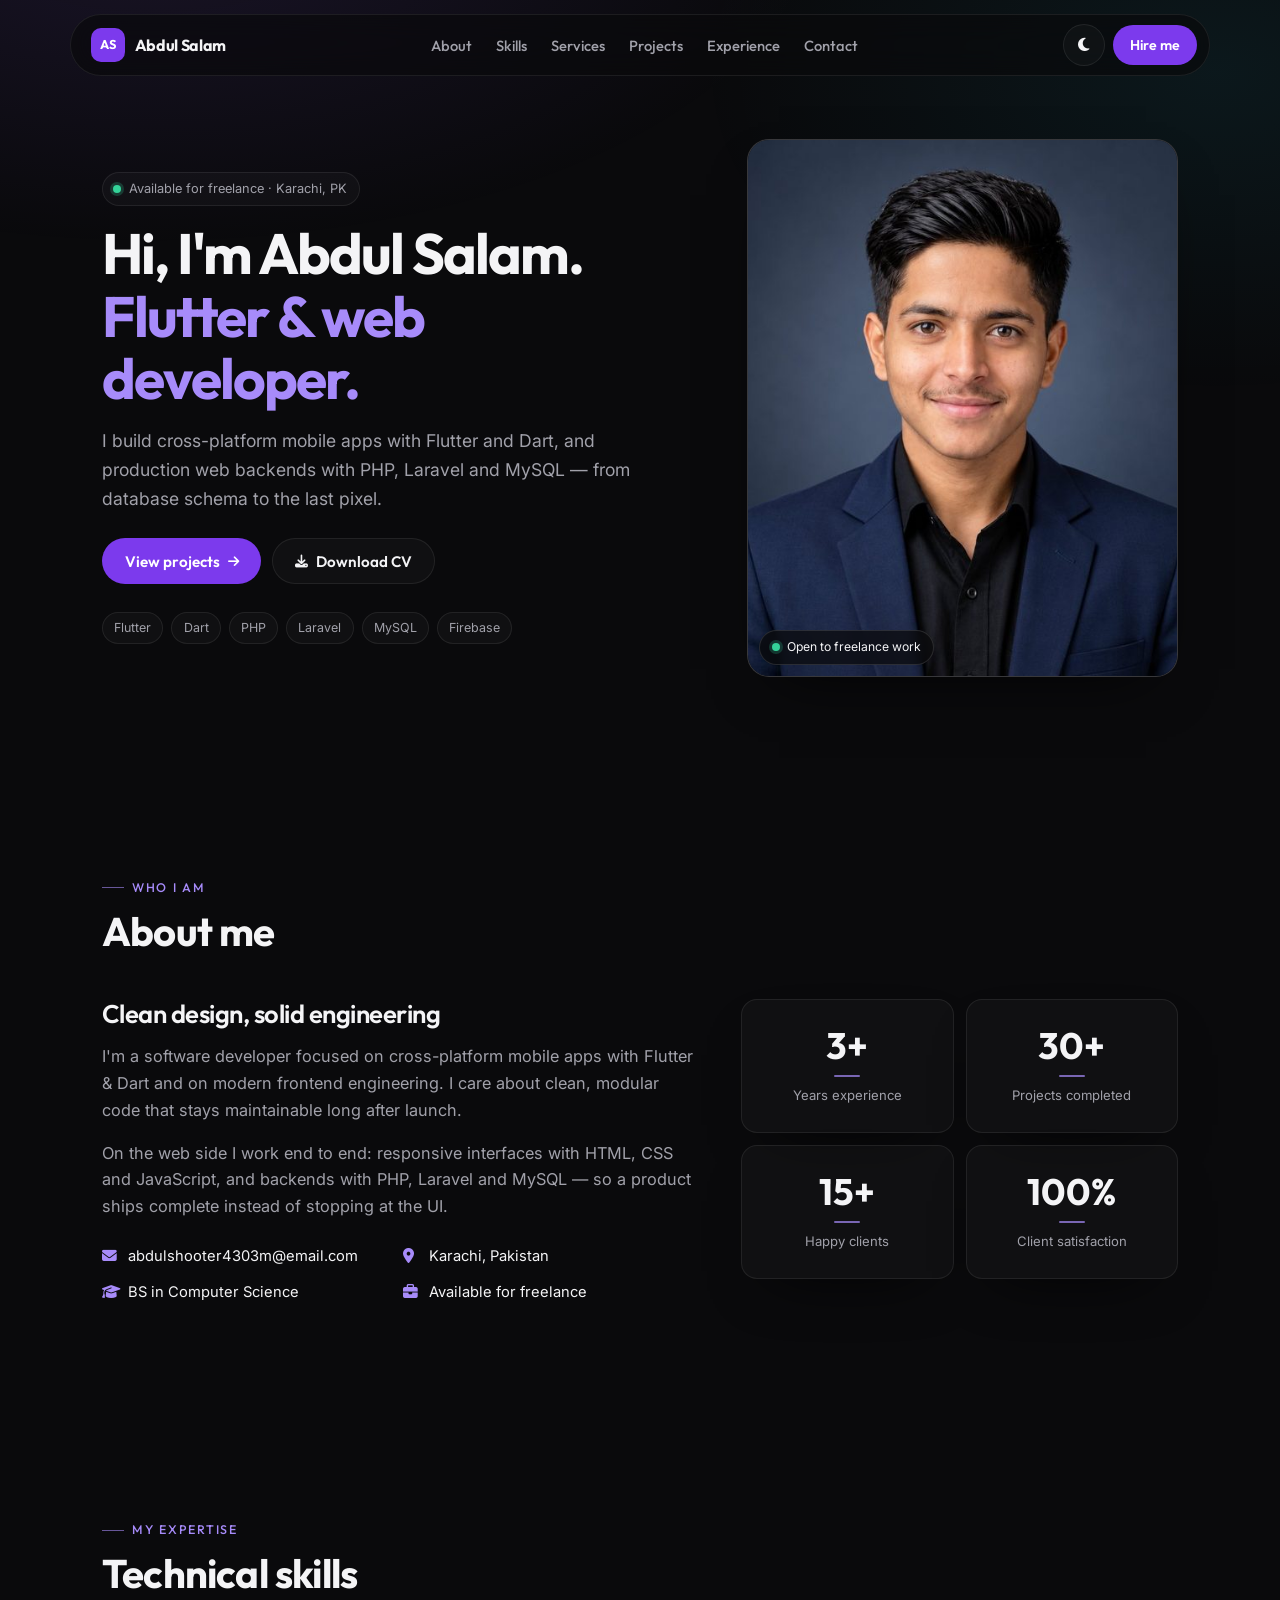
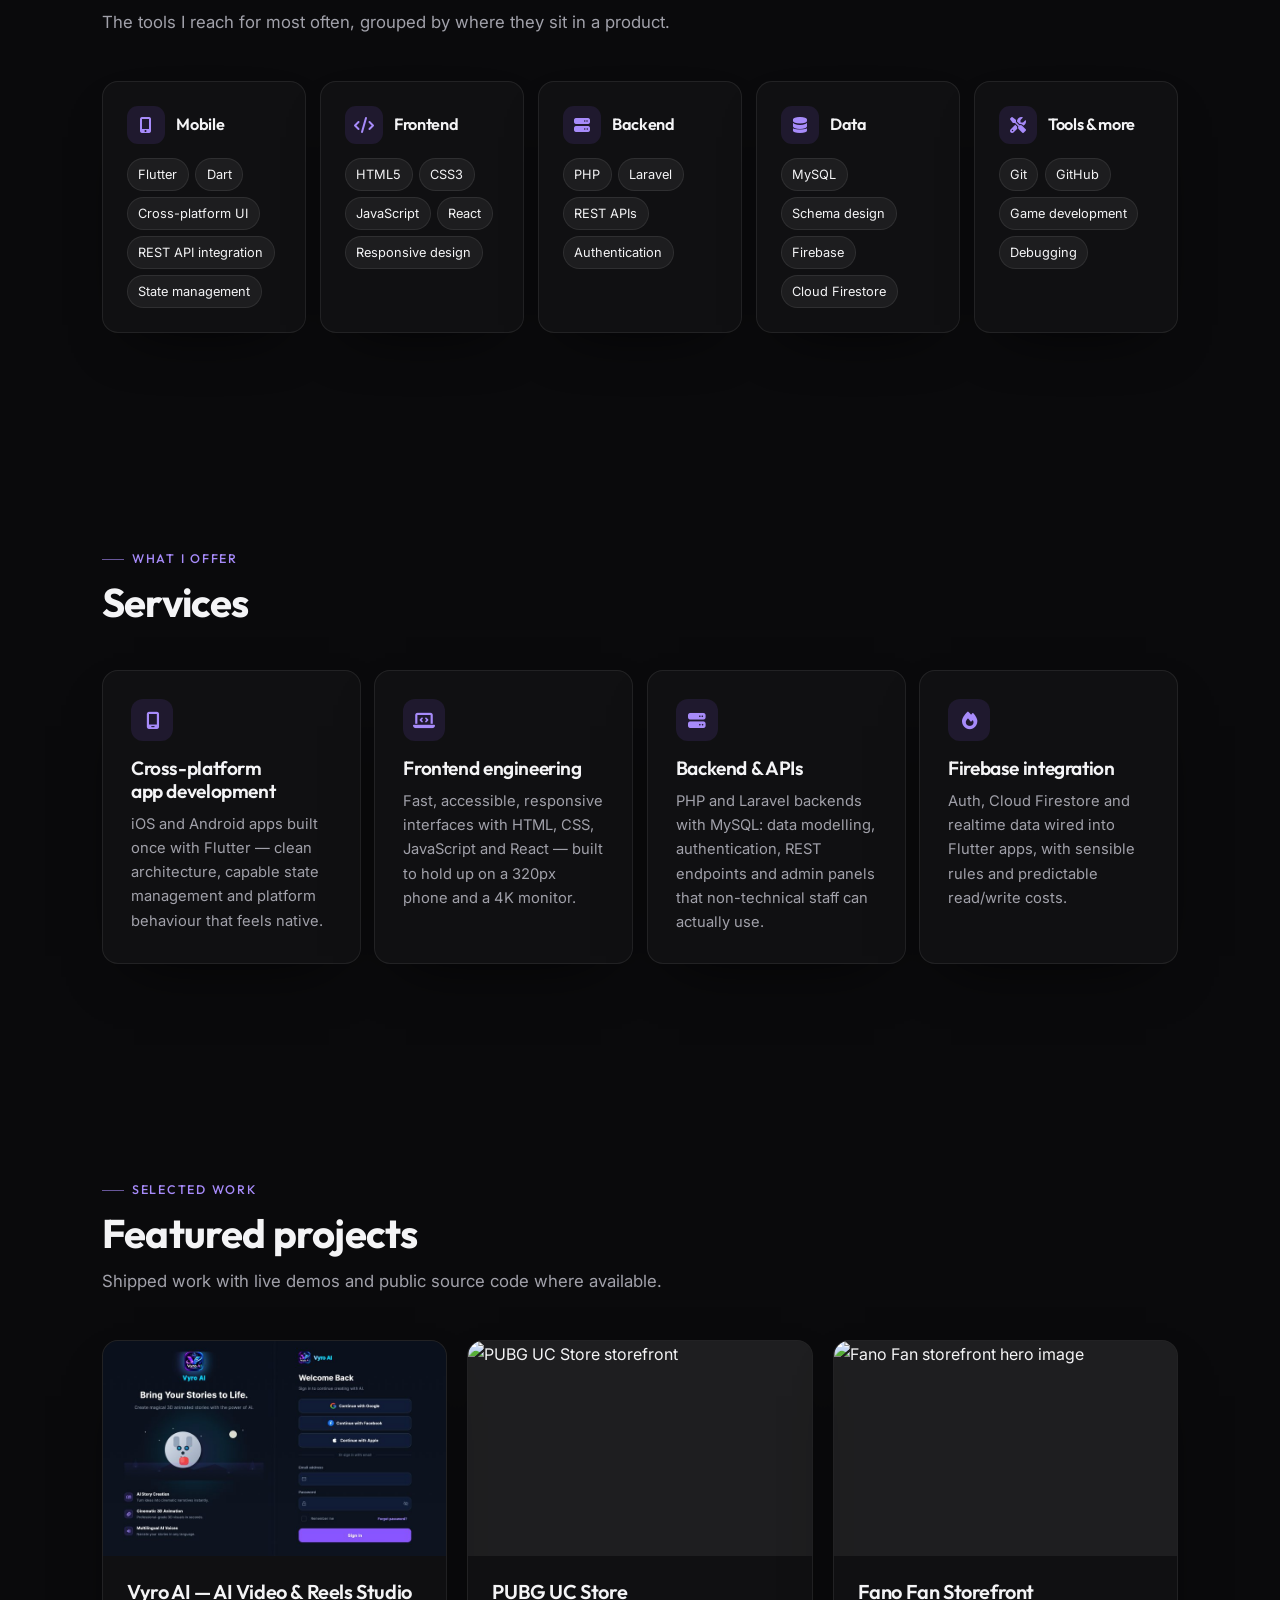
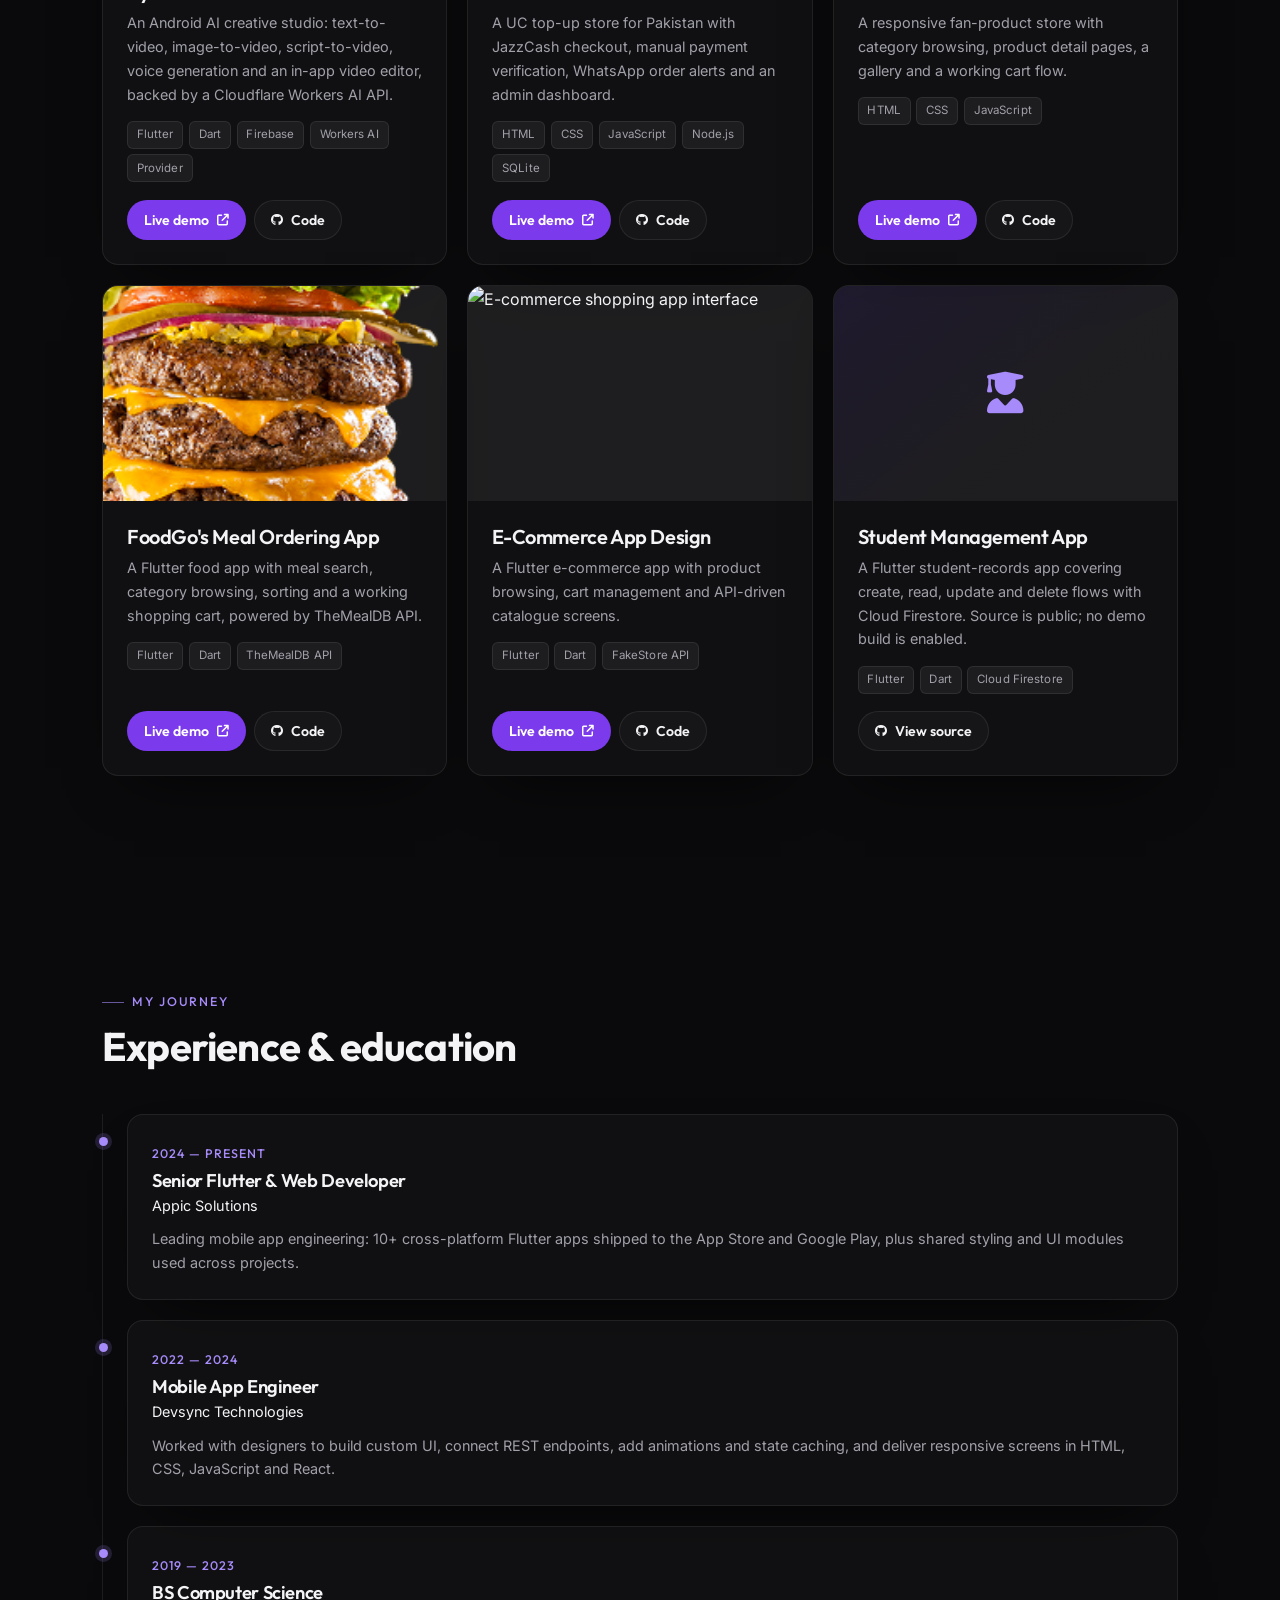
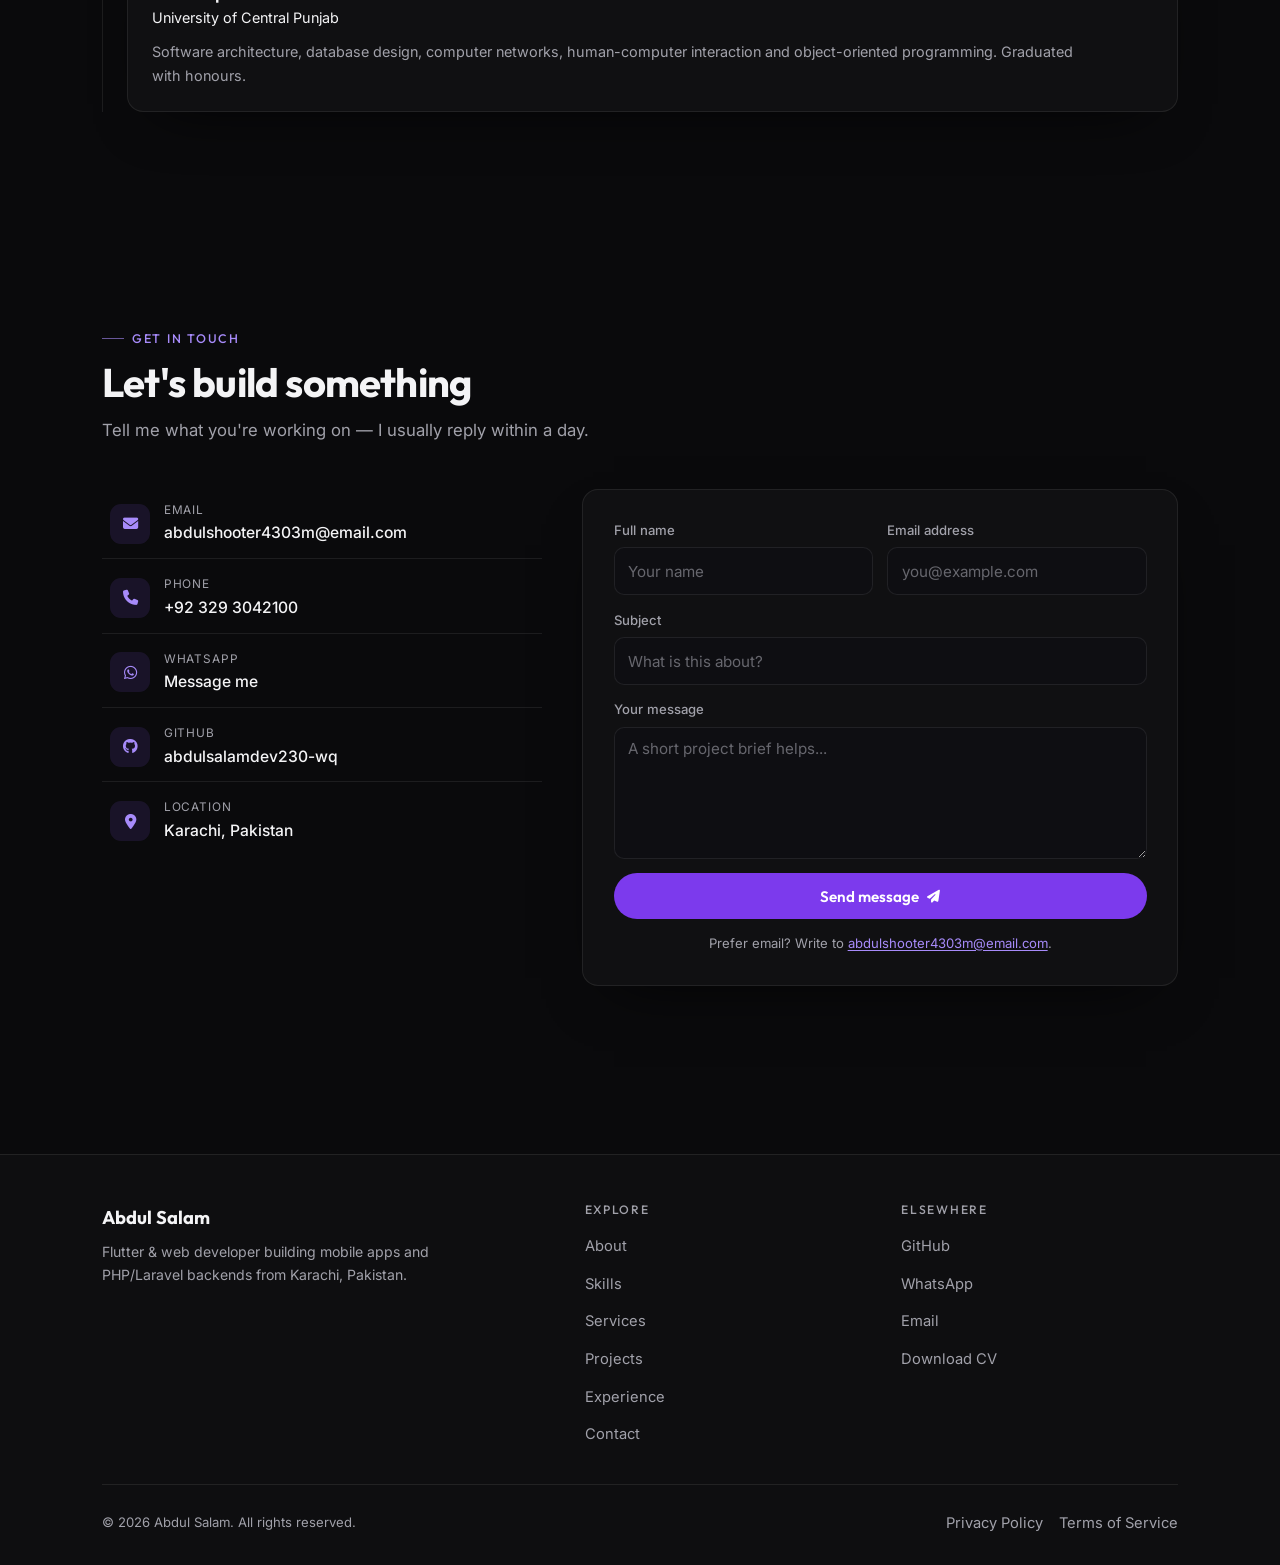
==== commit b17bf0db: "Add Vyro AI project with a hosted web demo Ship a Flutter web build of the Vyro AI app so the projec" ====
--- a/index.html
+++ b/index.html
@@ -397,6 +397,31 @@
 
         <div class="projects-grid">
 
+          <article class="project-card glass-panel reveal" data-project="p0">
+            <div class="project-media">
+              <img src="assets/vyro-preview.jpg"
+                   alt="Vyro AI onboarding and sign-in screens" loading="lazy" decoding="async" width="800" height="500">
+            </div>
+            <div class="project-body">
+              <h3 class="project-title">Vyro AI — AI Video &amp; Reels Studio</h3>
+              <p class="project-desc">
+                An Android AI creative studio: text-to-video, image-to-video, script-to-video,
+                voice generation and an in-app video editor, backed by a Cloudflare Workers AI API.
+              </p>
+              <ul class="tag-list">
+                <li class="tag">Flutter</li><li class="tag">Dart</li><li class="tag">Firebase</li><li class="tag">Workers AI</li><li class="tag">Provider</li>
+              </ul>
+              <div class="project-links">
+                <a class="btn btn-primary btn-sm" href="vyro-app/index.html" target="_blank" rel="noopener noreferrer">
+                  Live demo <i class="fa-solid fa-arrow-up-right-from-square" aria-hidden="true"></i>
+                </a>
+                <a class="btn btn-ghost btn-sm" href="https://github.com/abdulsalamdev230-wq/vyro-ai-app" target="_blank" rel="noopener noreferrer">
+                  <i class="fa-brands fa-github" aria-hidden="true"></i> Code
+                </a>
+              </div>
+            </div>
+          </article>
+
           <article class="project-card glass-panel reveal" data-project="p1">
             <div class="project-media">
               <img src="https://abdulsalamdev230-wq.github.io/pubg-uc-shop/1.jpg.jpg"
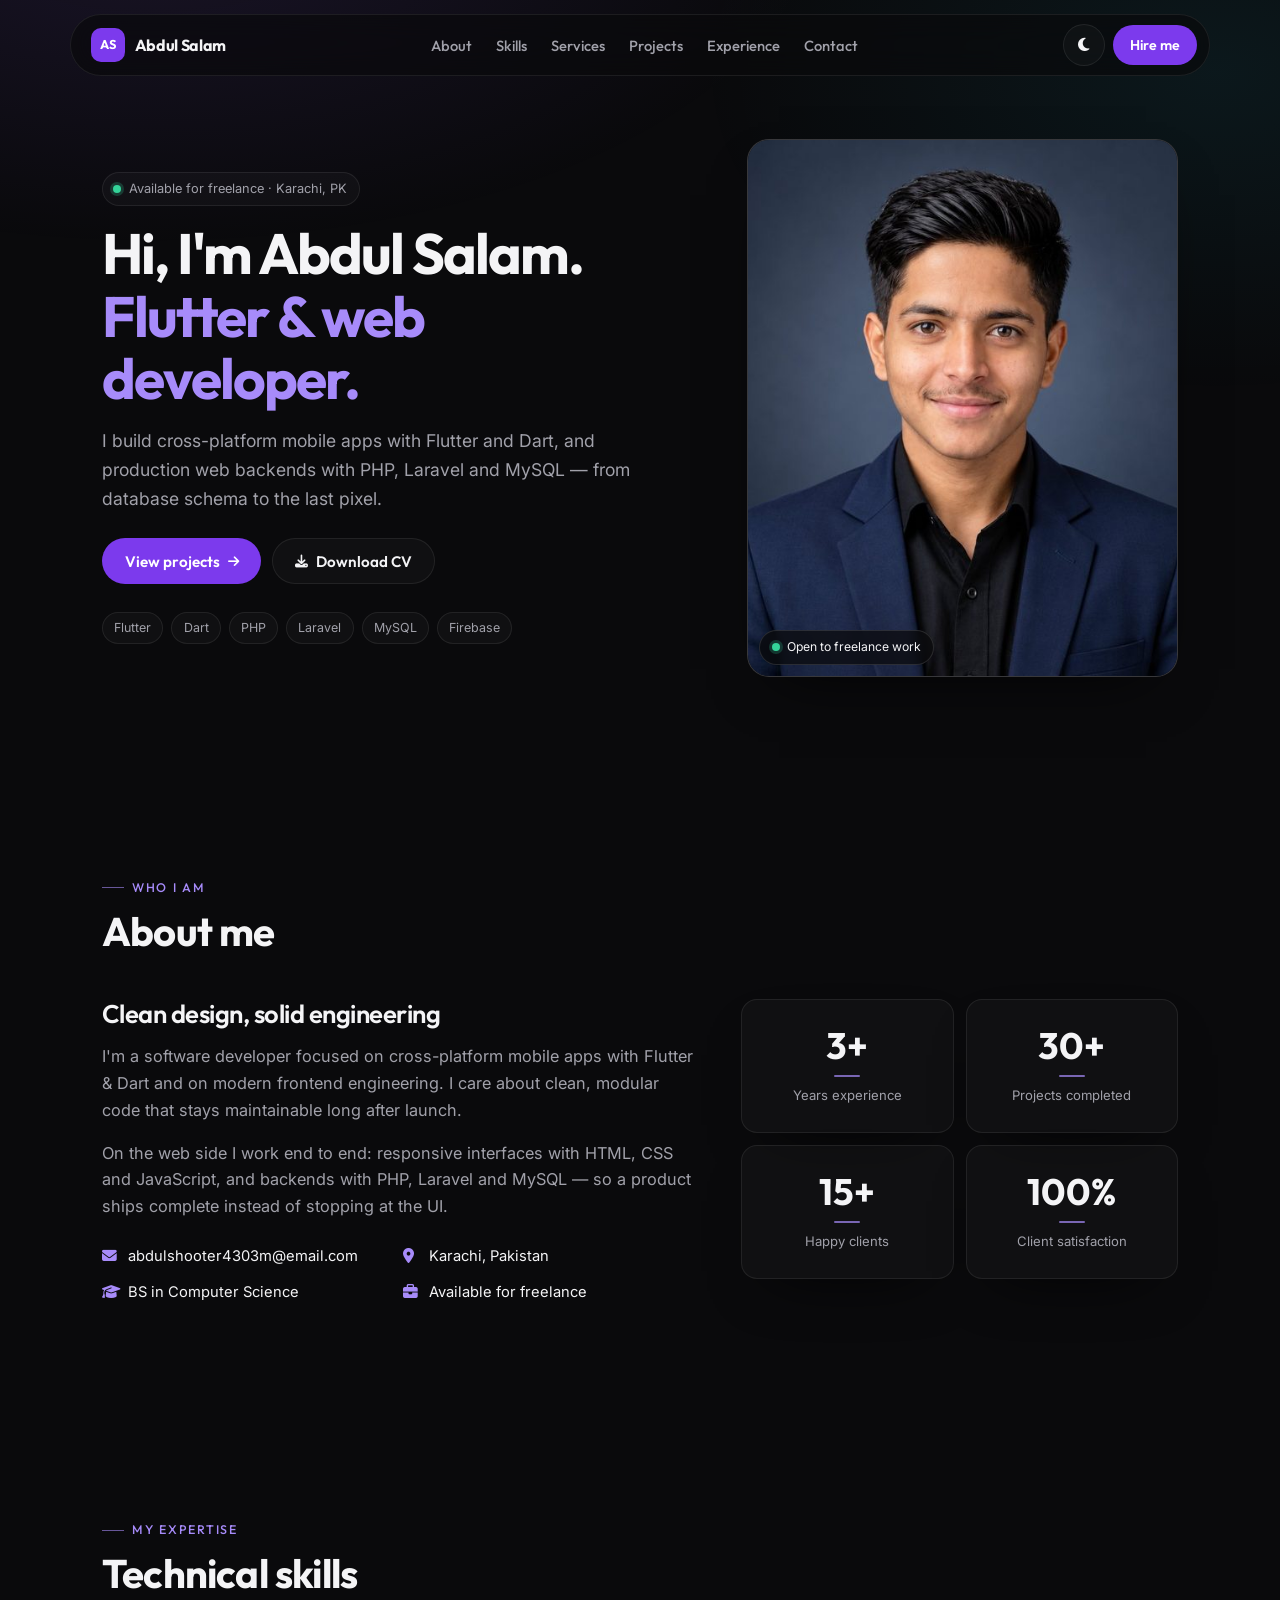
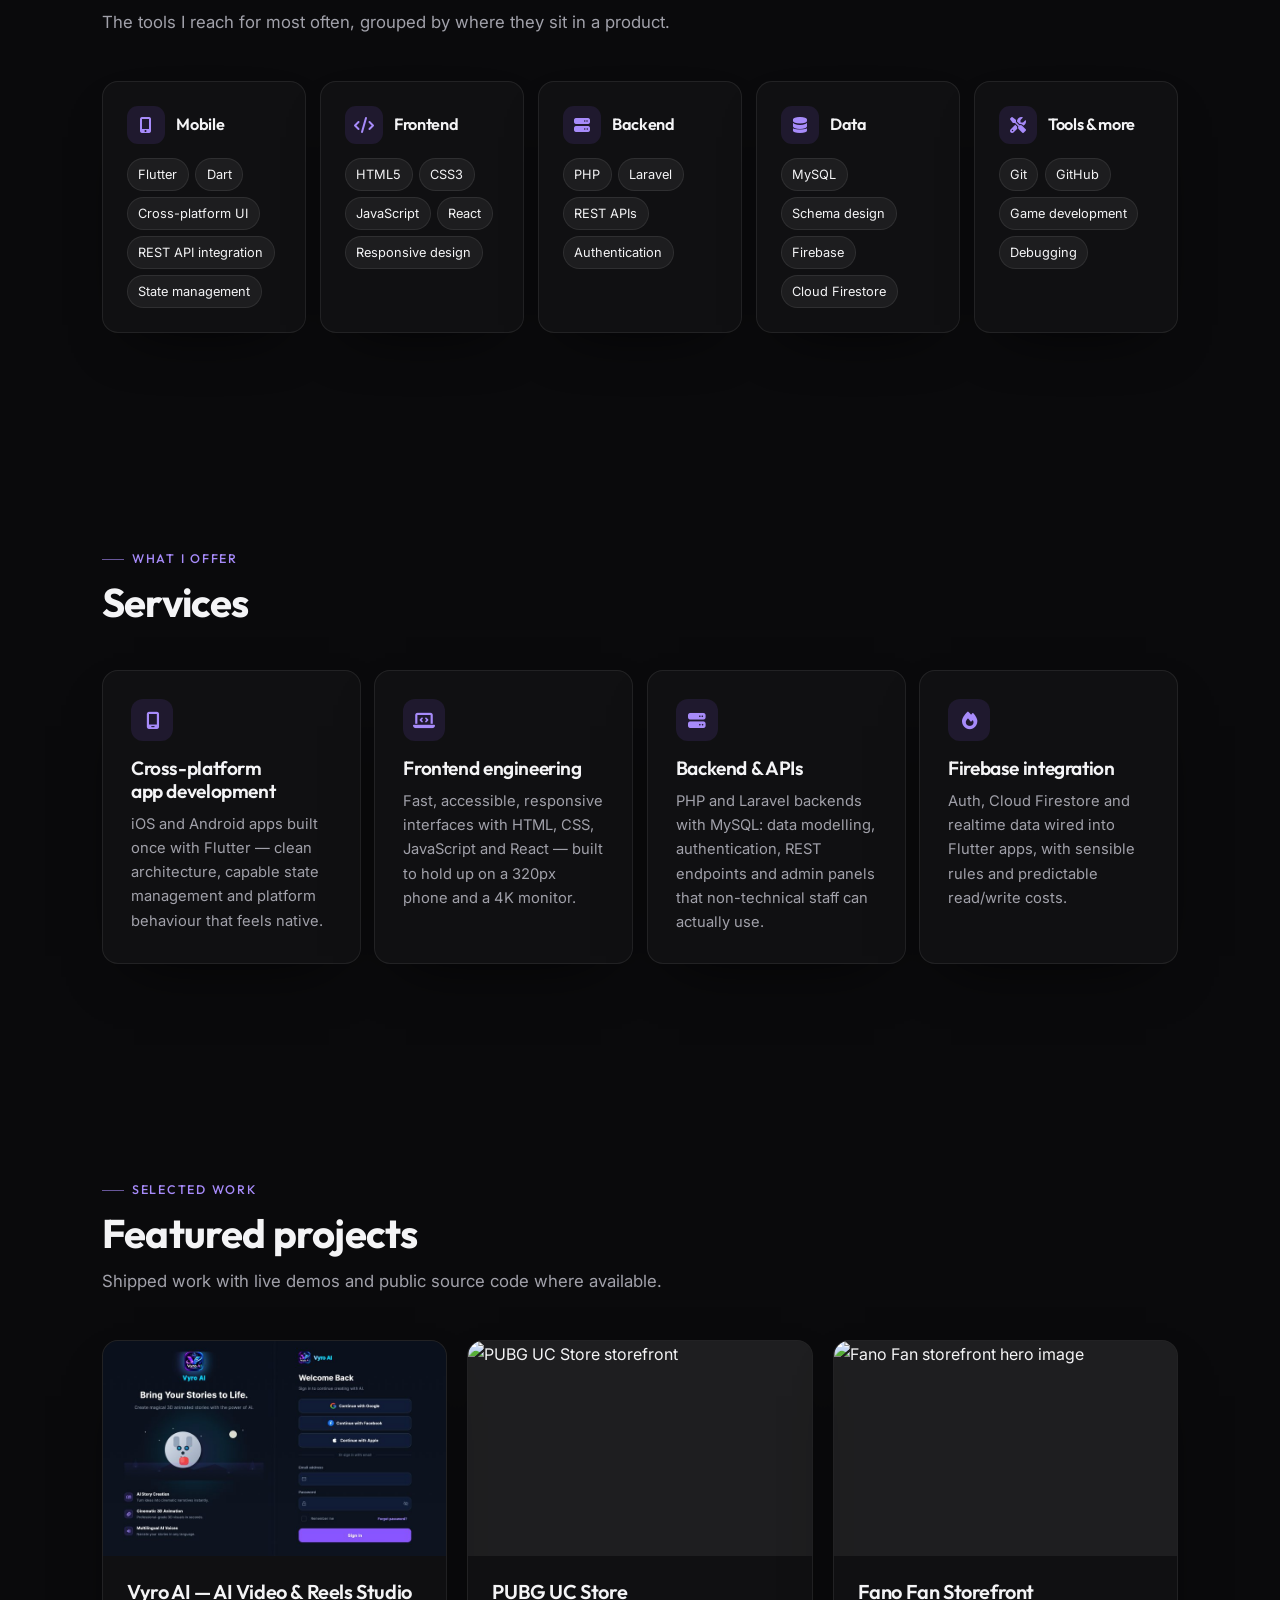
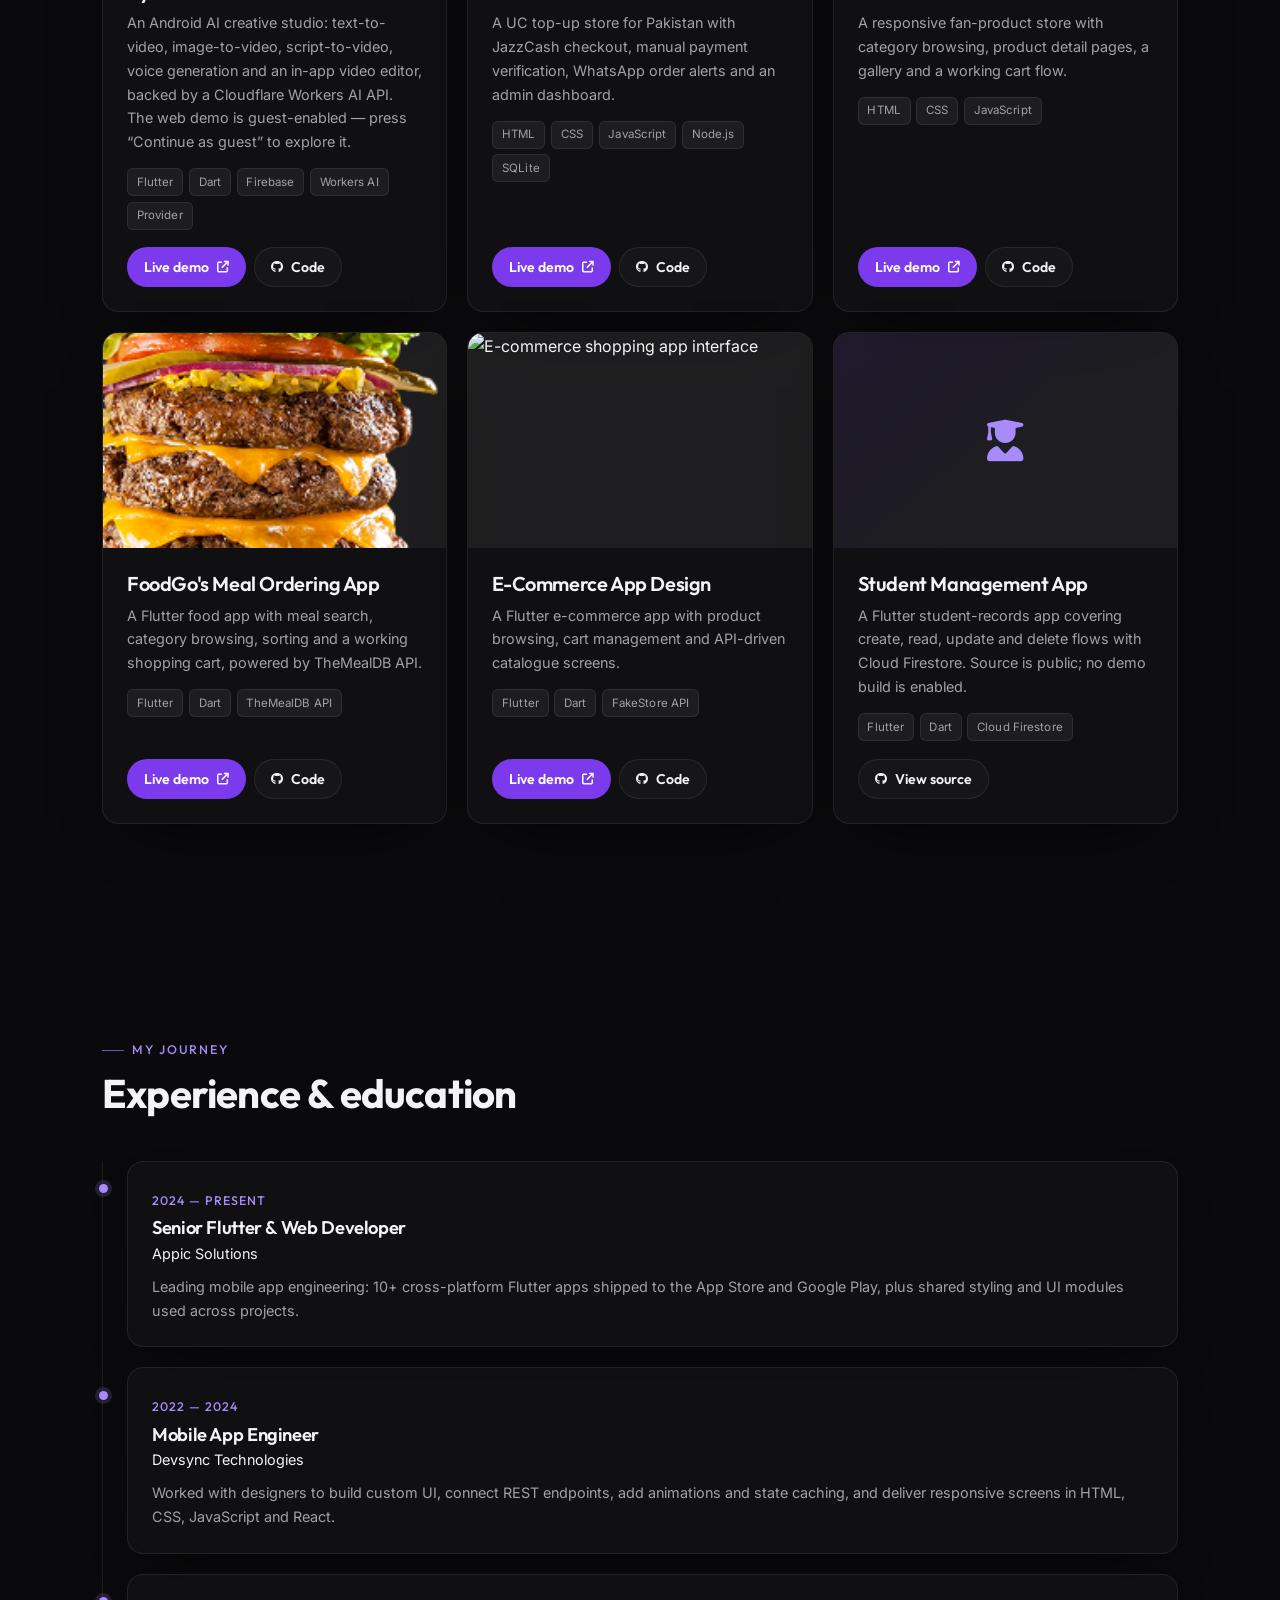
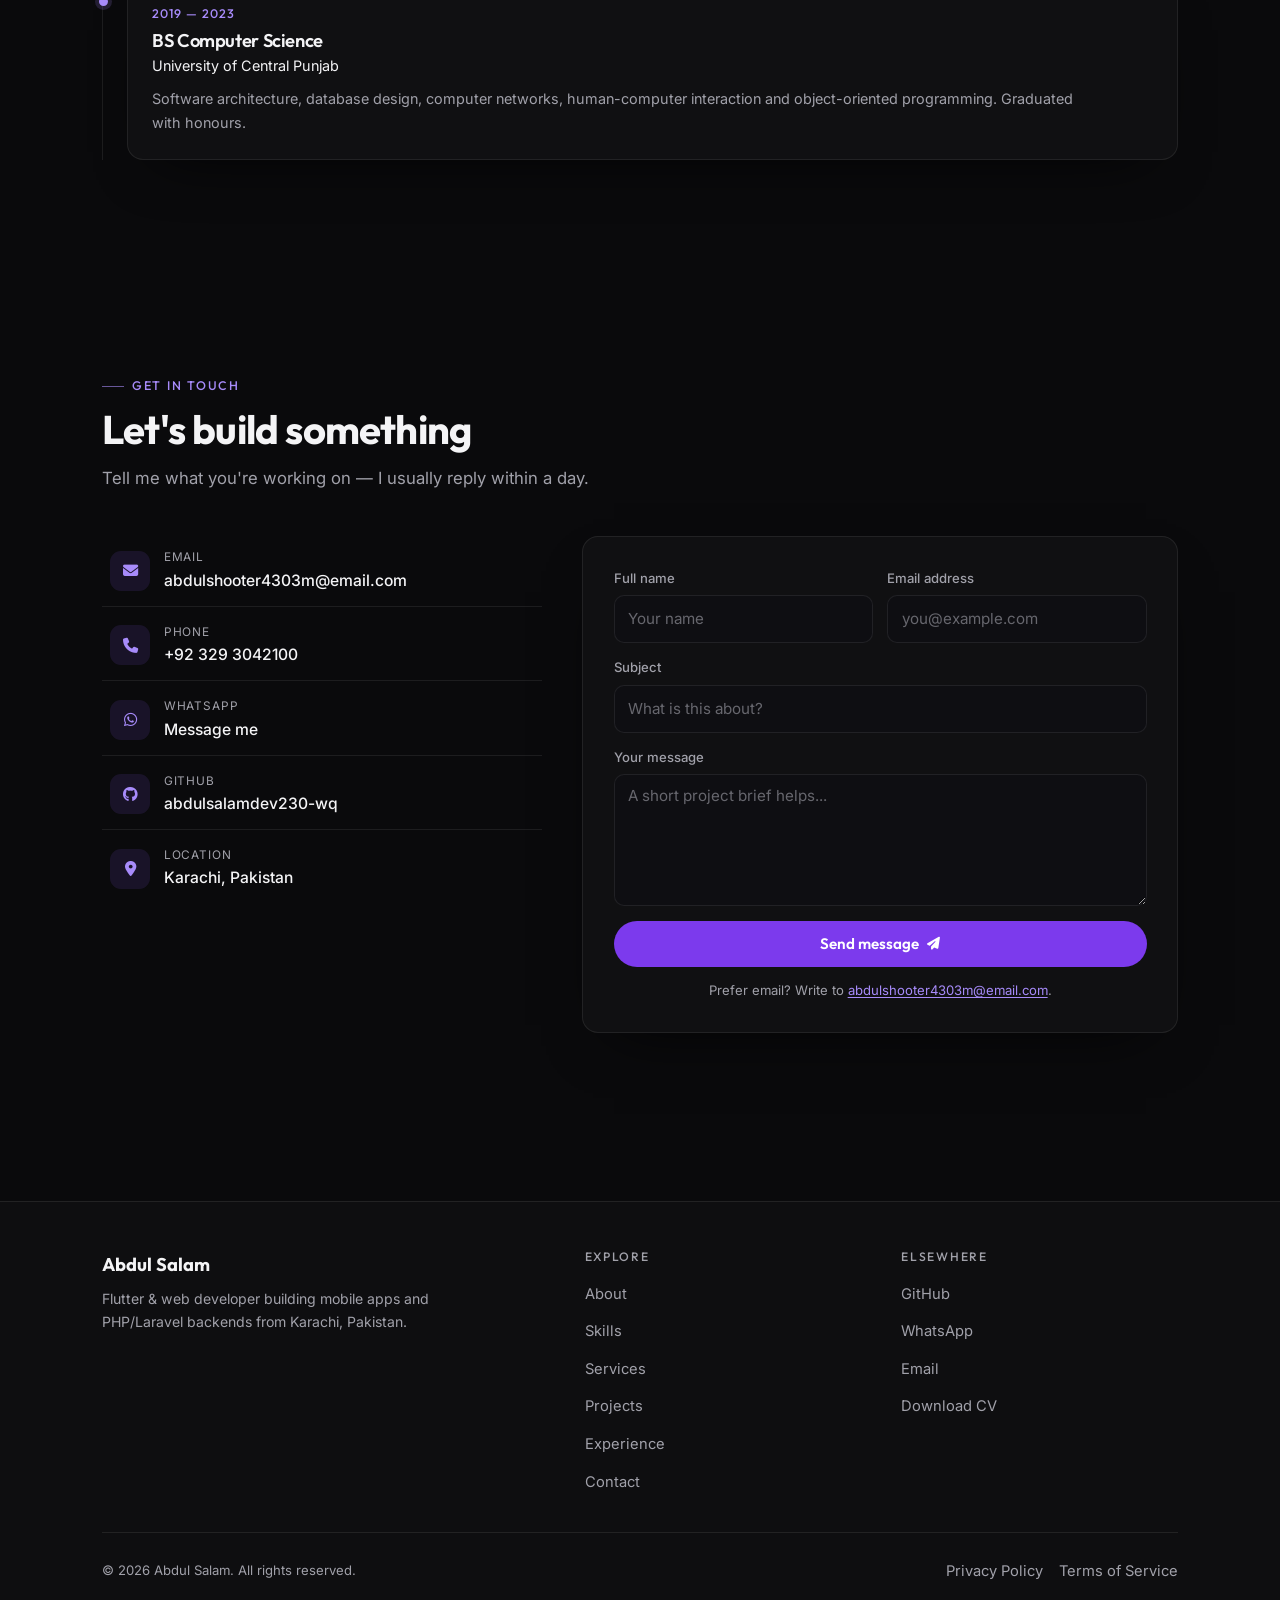
==== commit cbe3fb32: "Rebuild the Vyro AI demo with a stable guest entry point Point the demo at the sign-in screen so vis" ====
--- a/index.html
+++ b/index.html
@@ -407,12 +407,13 @@
               <p class="project-desc">
                 An Android AI creative studio: text-to-video, image-to-video, script-to-video,
                 voice generation and an in-app video editor, backed by a Cloudflare Workers AI API.
+                The web demo is guest-enabled — press “Continue as guest” to explore it.
               </p>
               <ul class="tag-list">
                 <li class="tag">Flutter</li><li class="tag">Dart</li><li class="tag">Firebase</li><li class="tag">Workers AI</li><li class="tag">Provider</li>
               </ul>
               <div class="project-links">
-                <a class="btn btn-primary btn-sm" href="vyro-app/index.html" target="_blank" rel="noopener noreferrer">
+                <a class="btn btn-primary btn-sm" href="vyro-app/index.html#/auth" target="_blank" rel="noopener noreferrer">
                   Live demo <i class="fa-solid fa-arrow-up-right-from-square" aria-hidden="true"></i>
                 </a>
                 <a class="btn btn-ghost btn-sm" href="https://github.com/abdulsalamdev230-wq/vyro-ai-app" target="_blank" rel="noopener noreferrer">
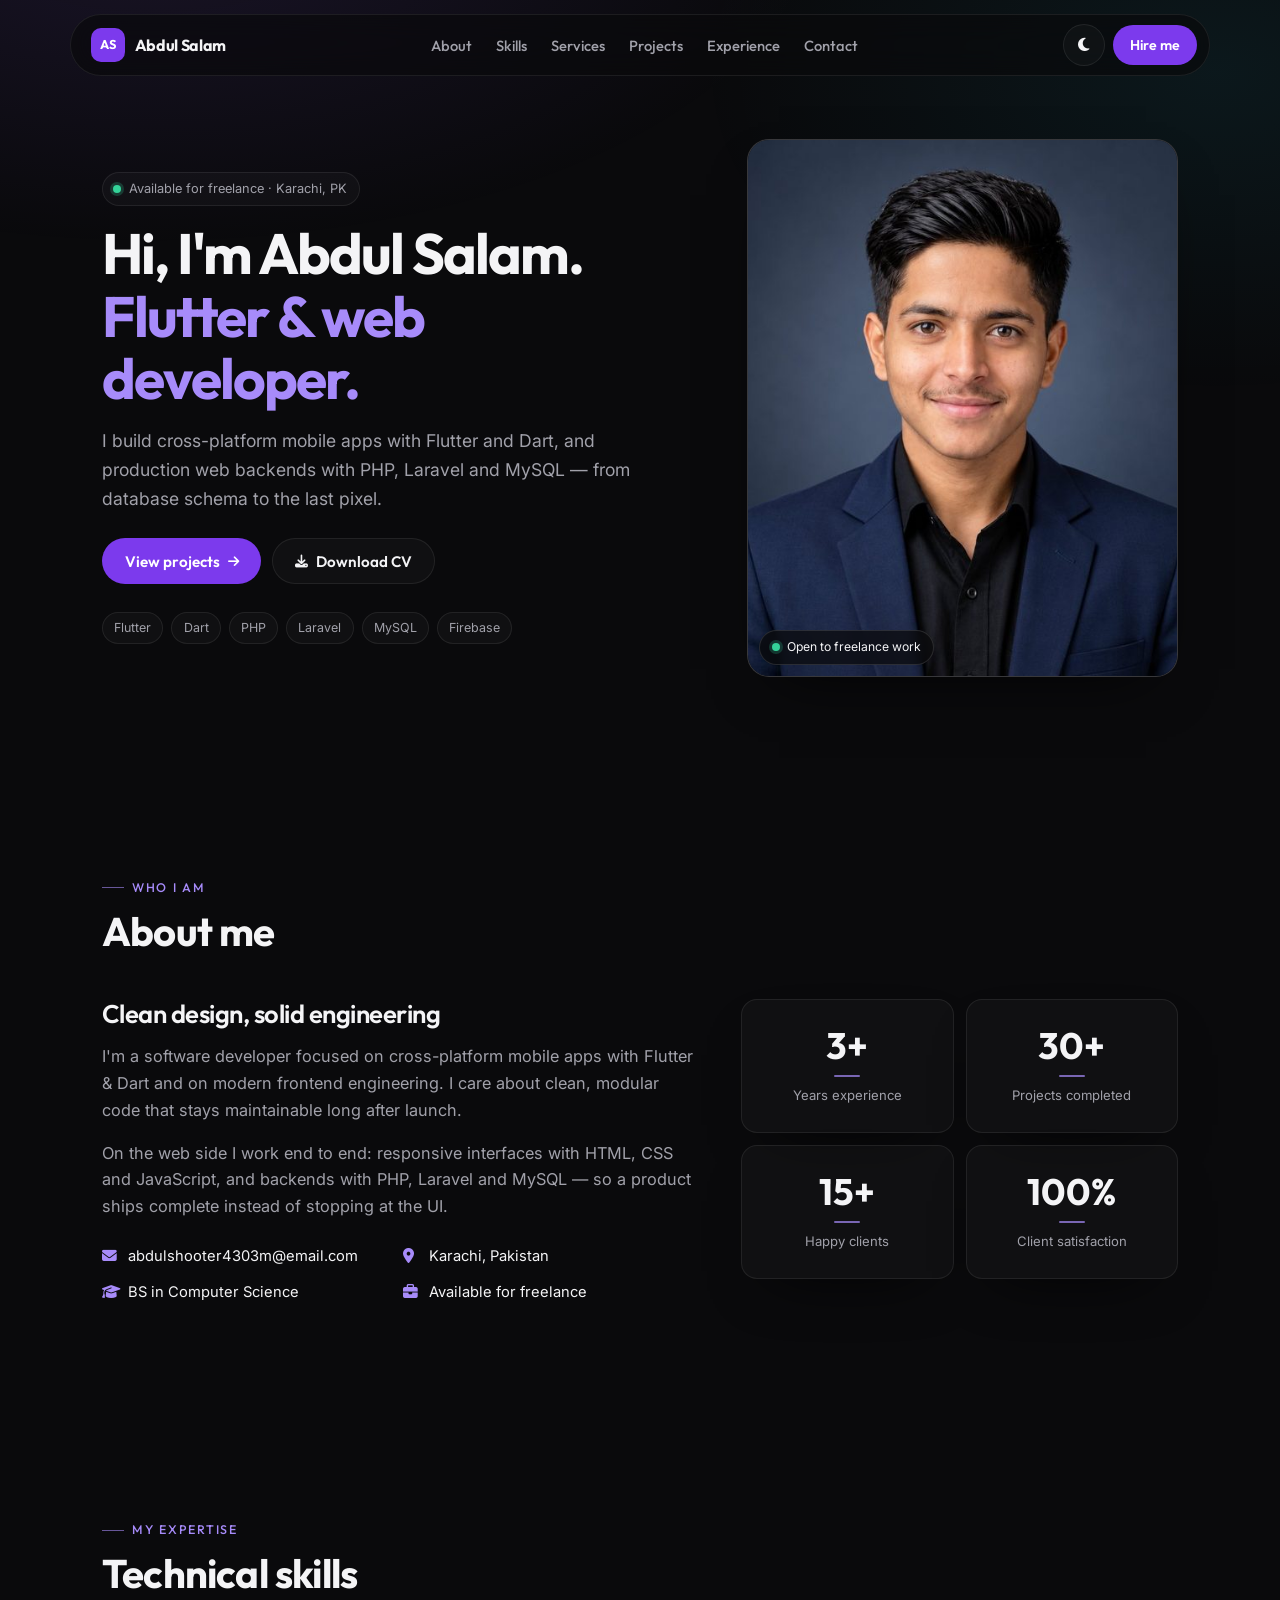
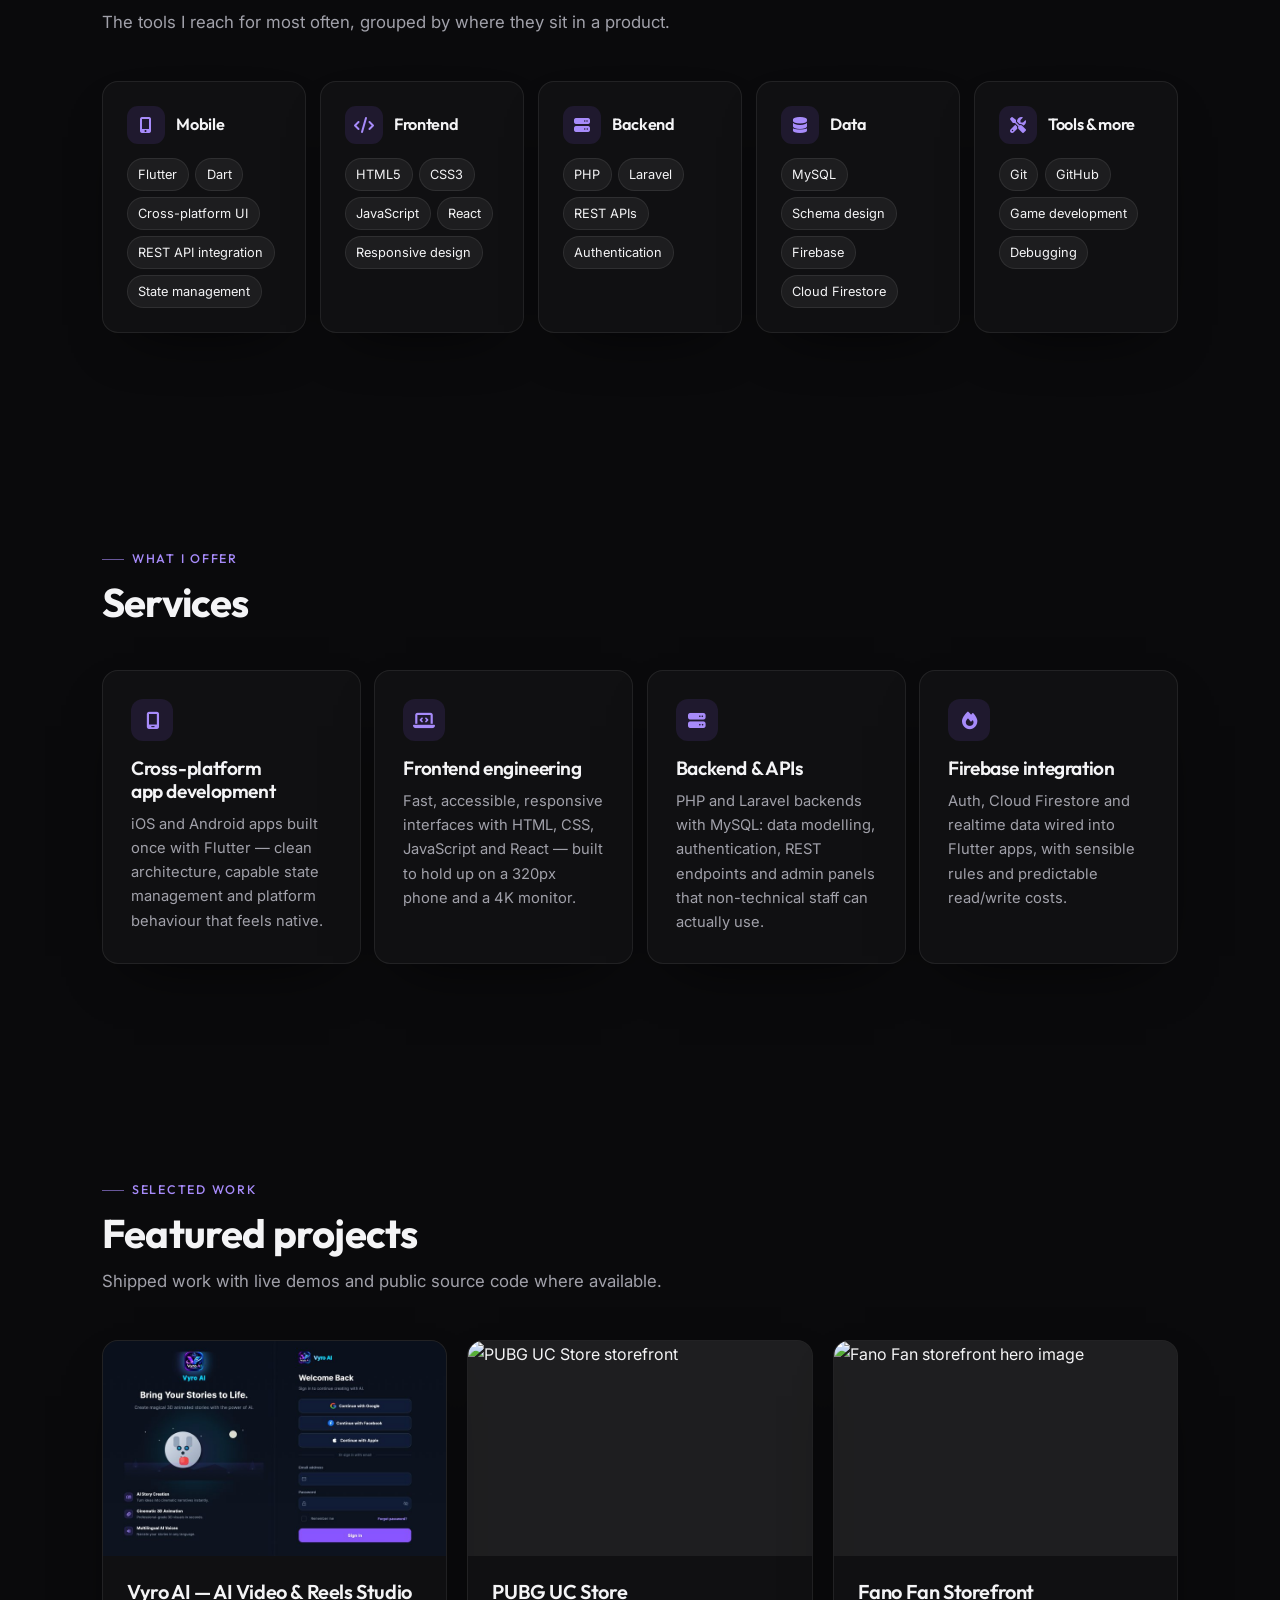
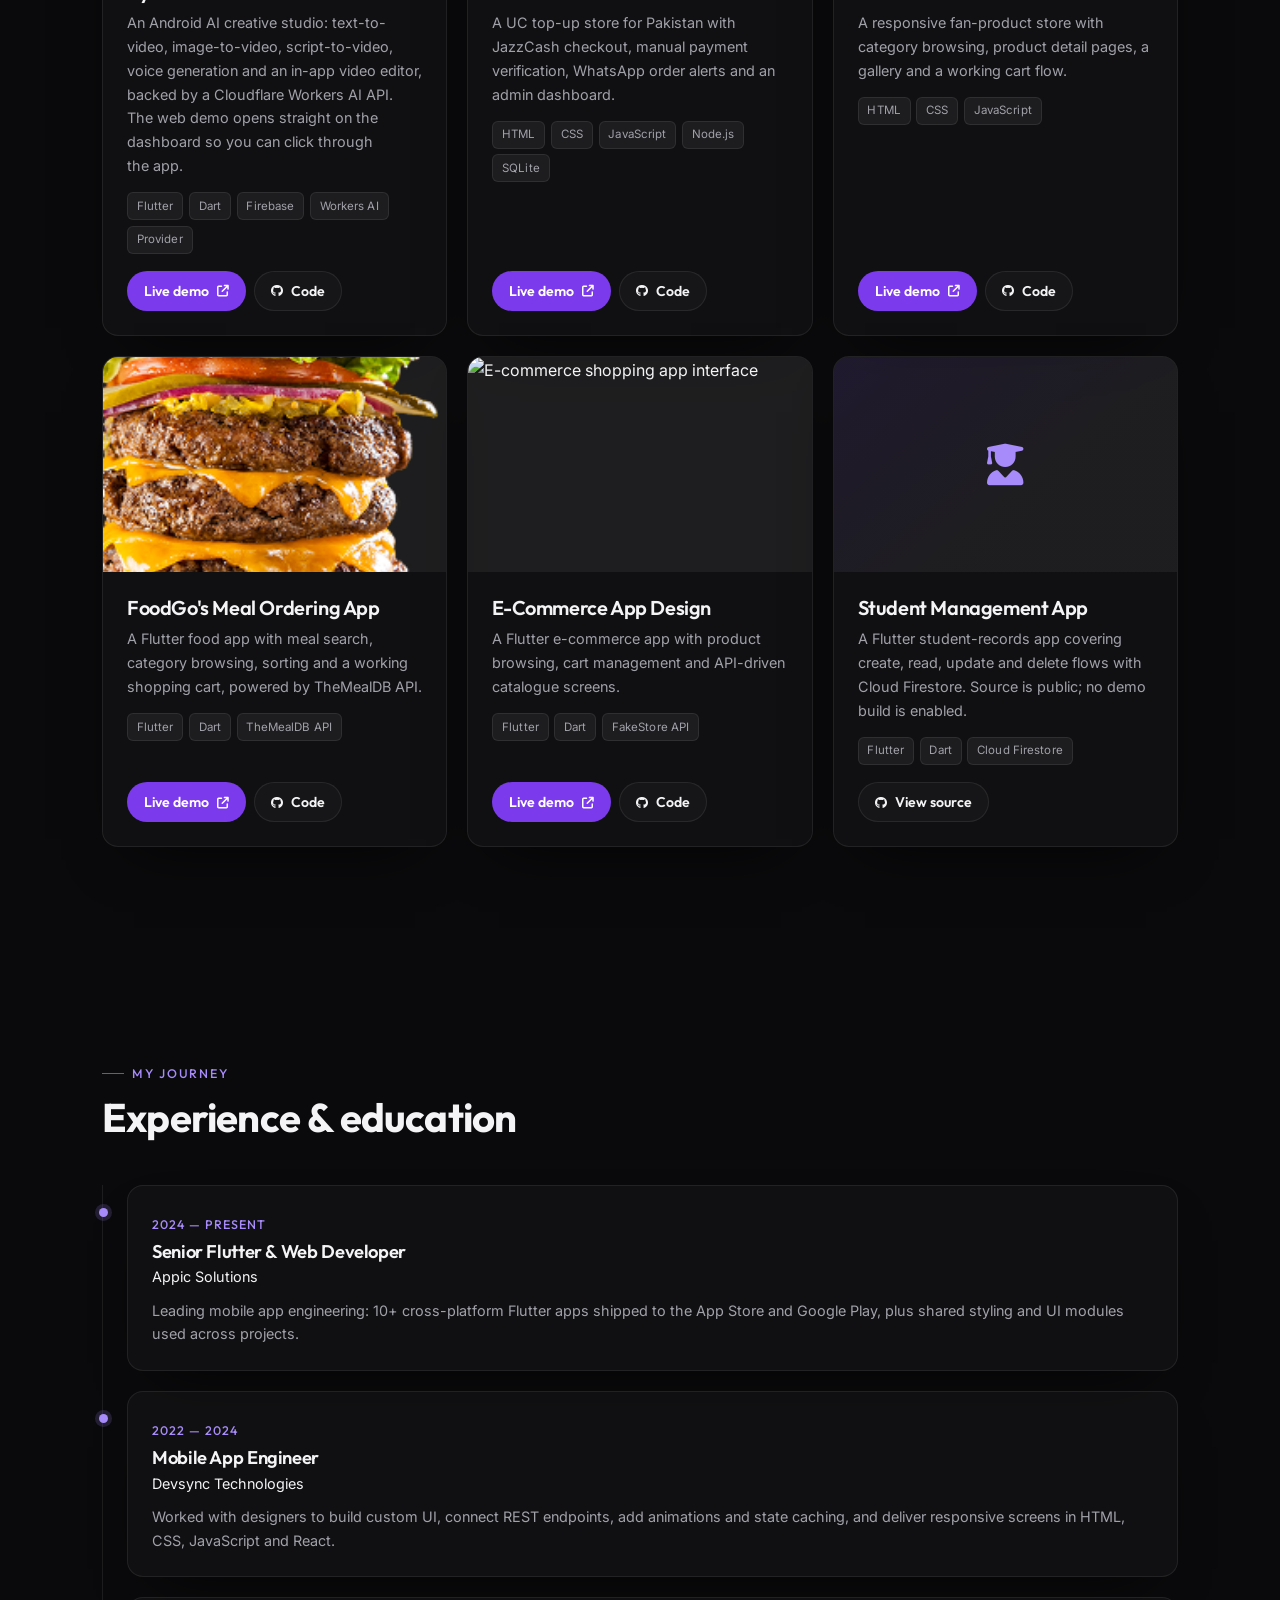
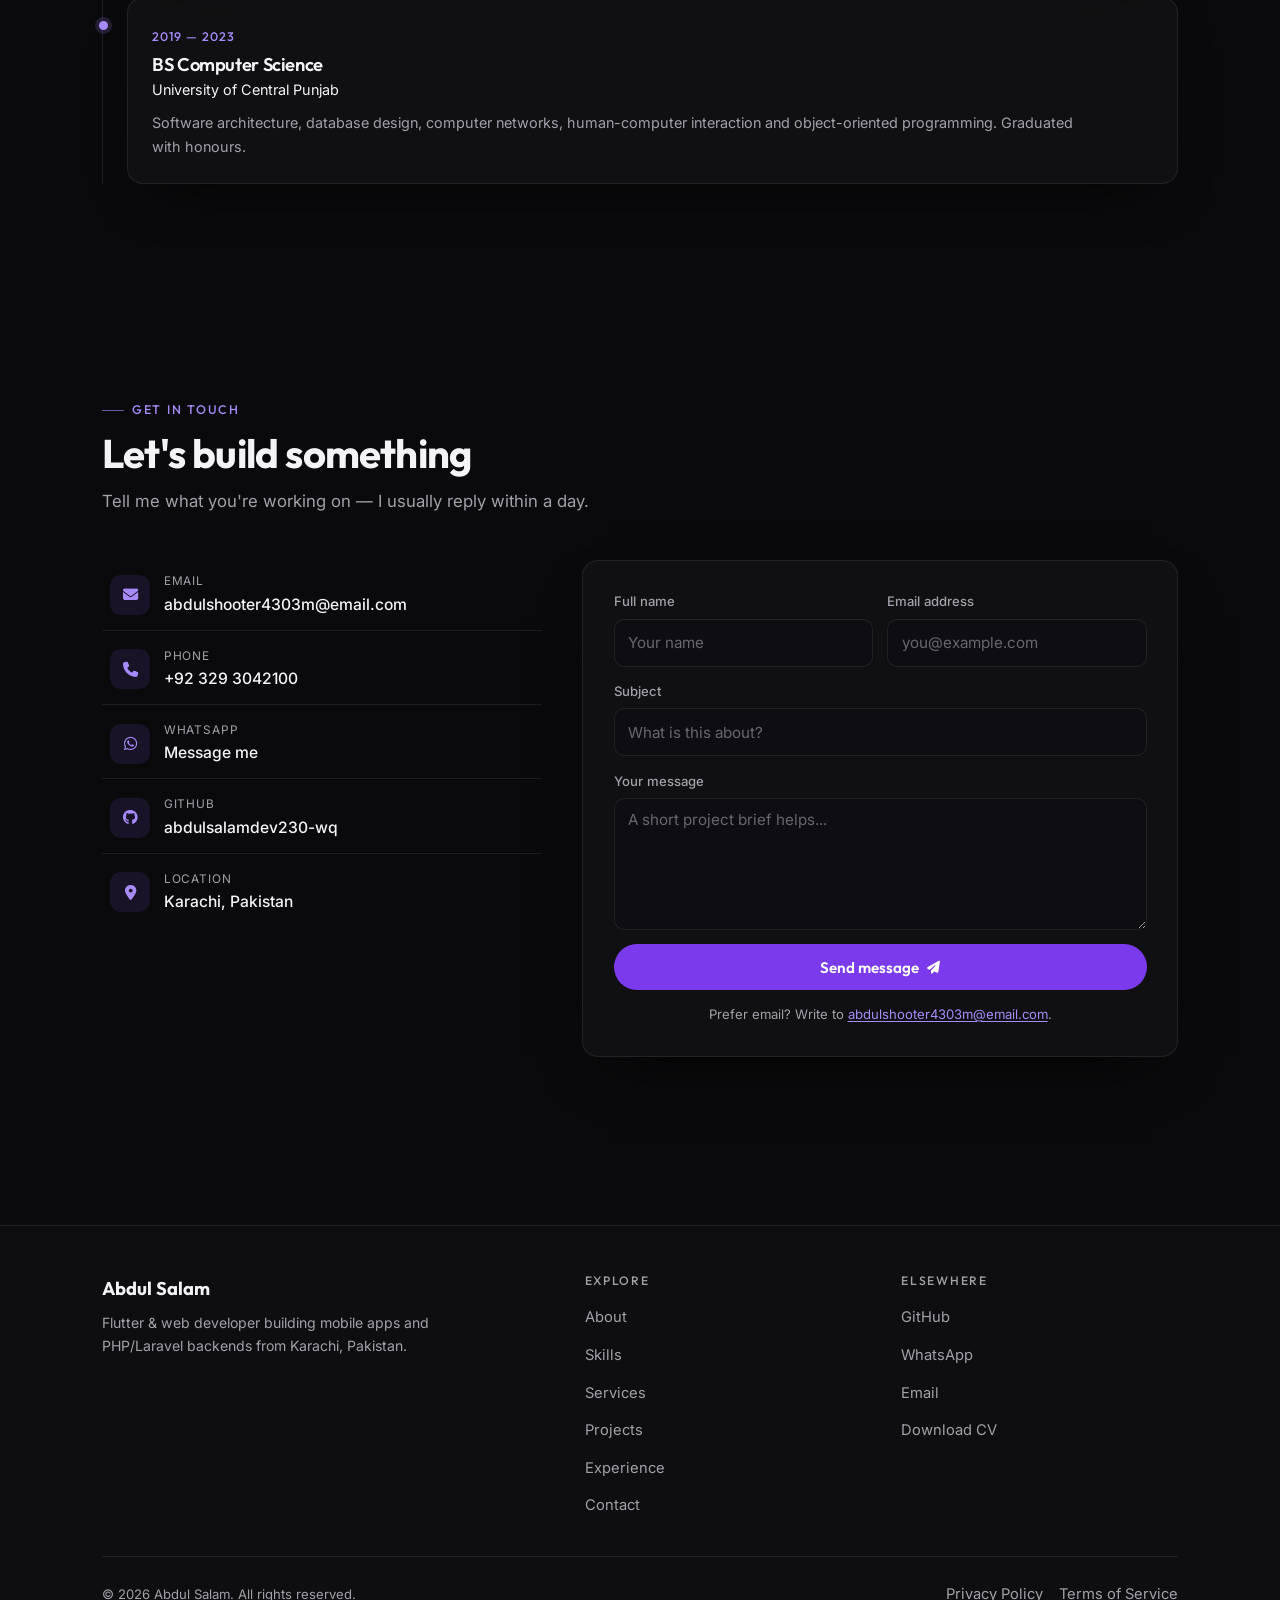
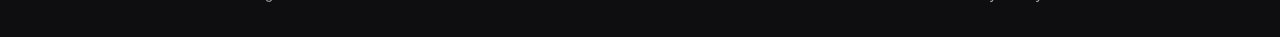
==== commit 9d4dd8f2: "Open the Vyro AI demo directly on the dashboard The onboarding route paints a washed-out first frame" ====
--- a/index.html
+++ b/index.html
@@ -407,13 +407,13 @@
               <p class="project-desc">
                 An Android AI creative studio: text-to-video, image-to-video, script-to-video,
                 voice generation and an in-app video editor, backed by a Cloudflare Workers AI API.
-                The web demo is guest-enabled — press “Continue as guest” to explore it.
+                The web demo opens straight on the dashboard so you can click through the app.
               </p>
               <ul class="tag-list">
                 <li class="tag">Flutter</li><li class="tag">Dart</li><li class="tag">Firebase</li><li class="tag">Workers AI</li><li class="tag">Provider</li>
               </ul>
               <div class="project-links">
-                <a class="btn btn-primary btn-sm" href="vyro-app/index.html#/auth" target="_blank" rel="noopener noreferrer">
+                <a class="btn btn-primary btn-sm" href="vyro-app/index.html" target="_blank" rel="noopener noreferrer">
                   Live demo <i class="fa-solid fa-arrow-up-right-from-square" aria-hidden="true"></i>
                 </a>
                 <a class="btn btn-ghost btn-sm" href="https://github.com/abdulsalamdev230-wq/vyro-ai-app" target="_blank" rel="noopener noreferrer">
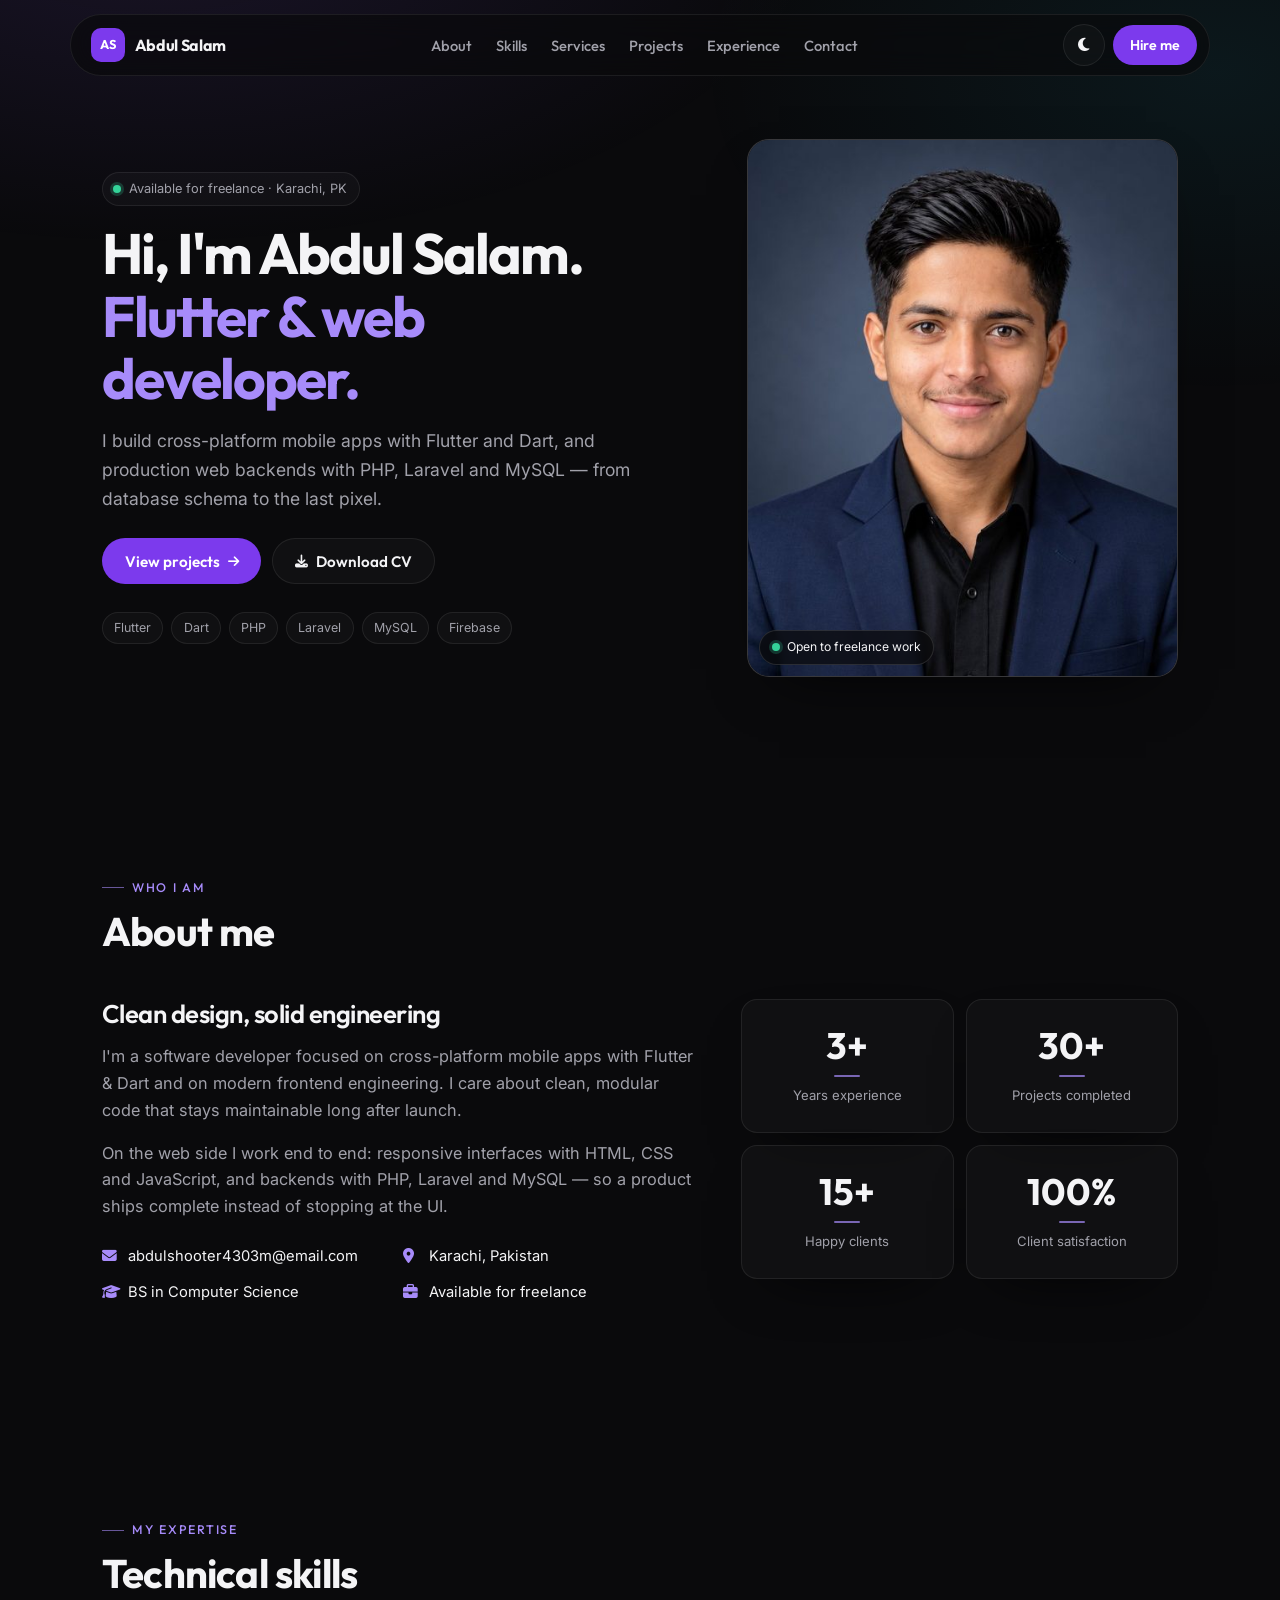
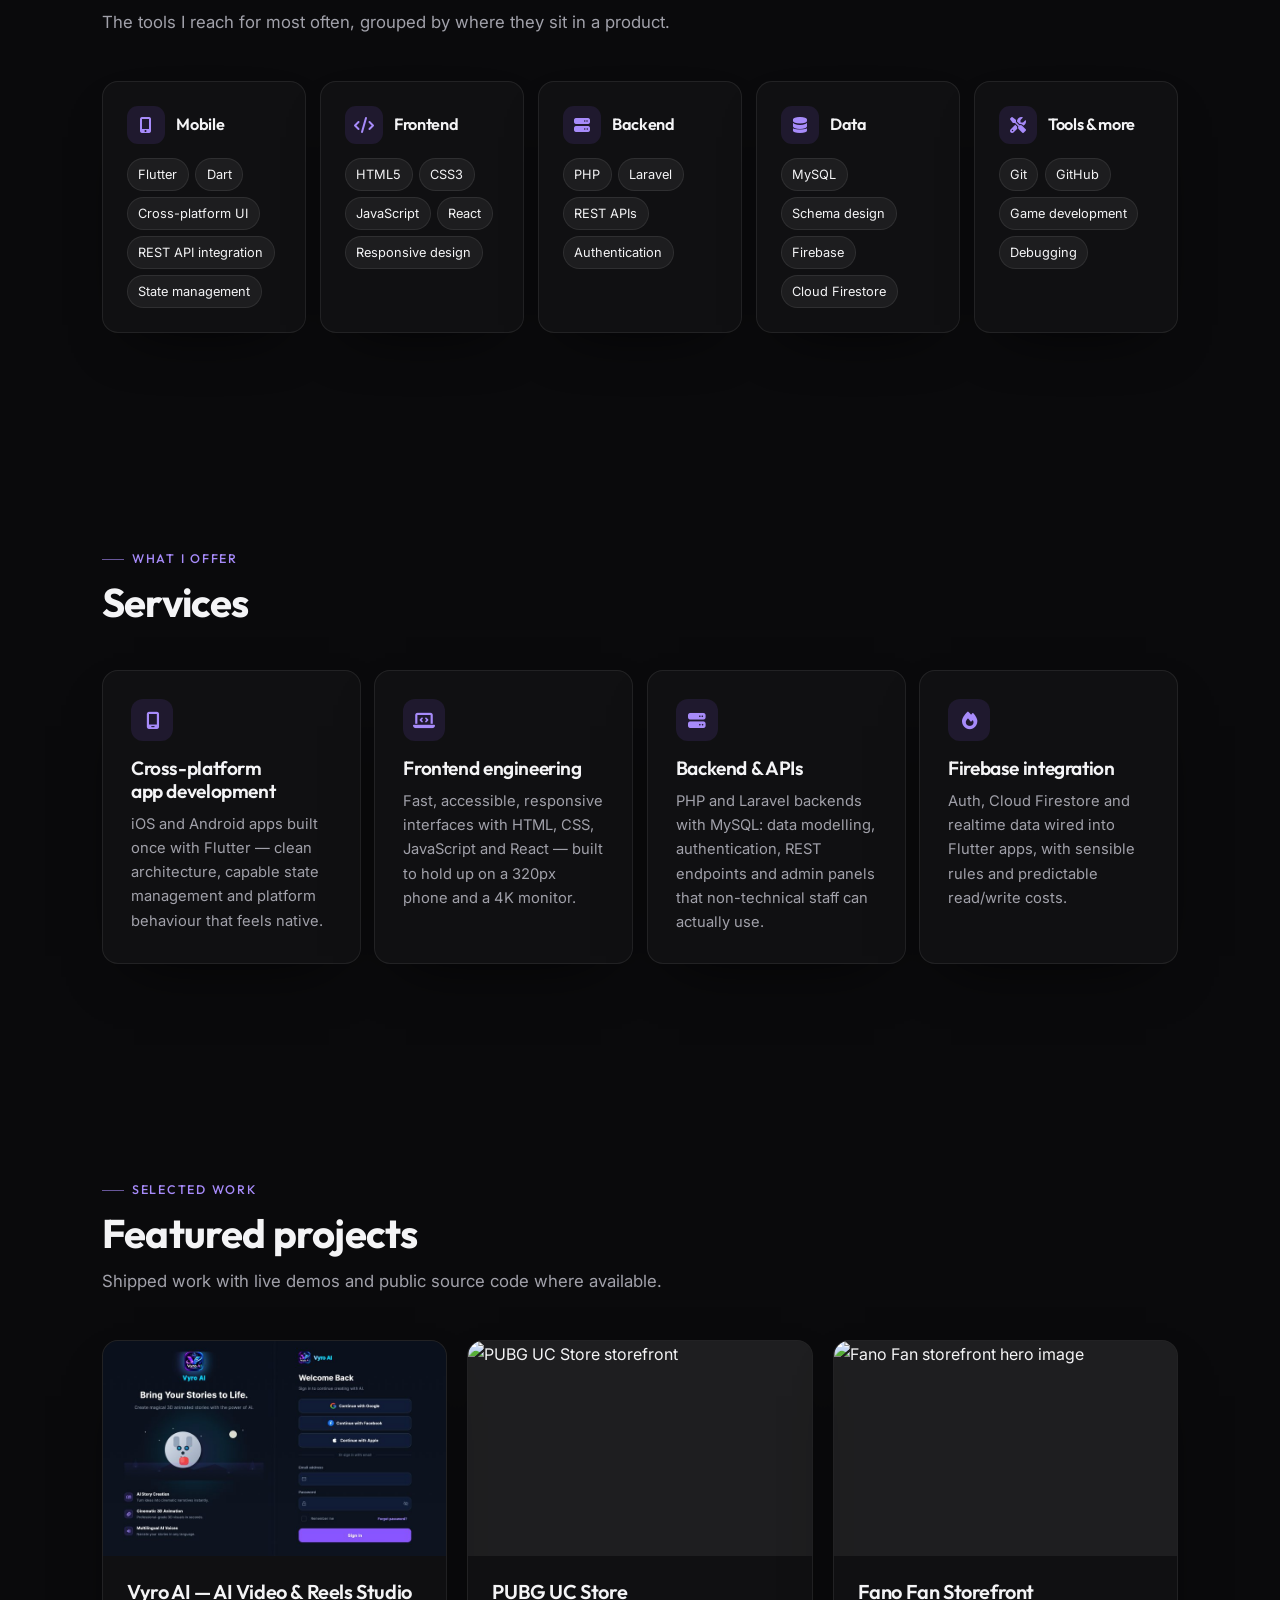
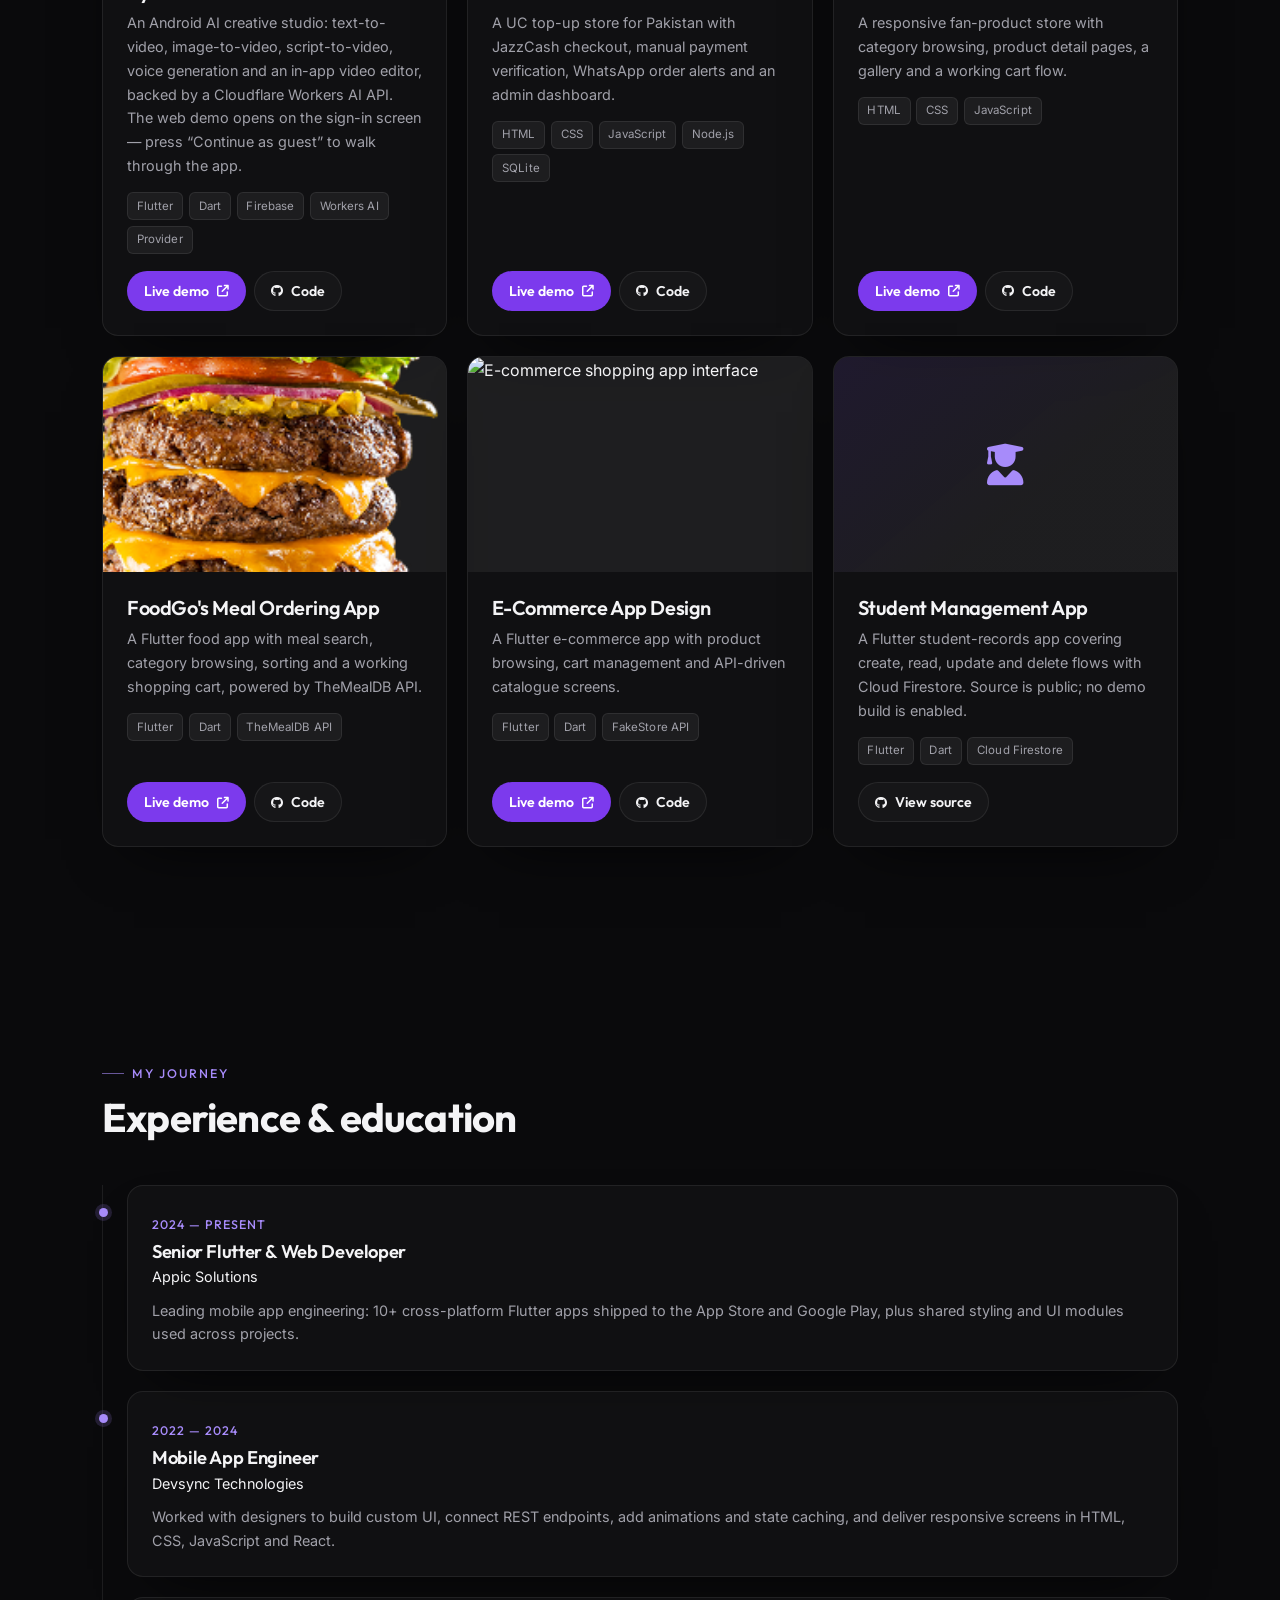
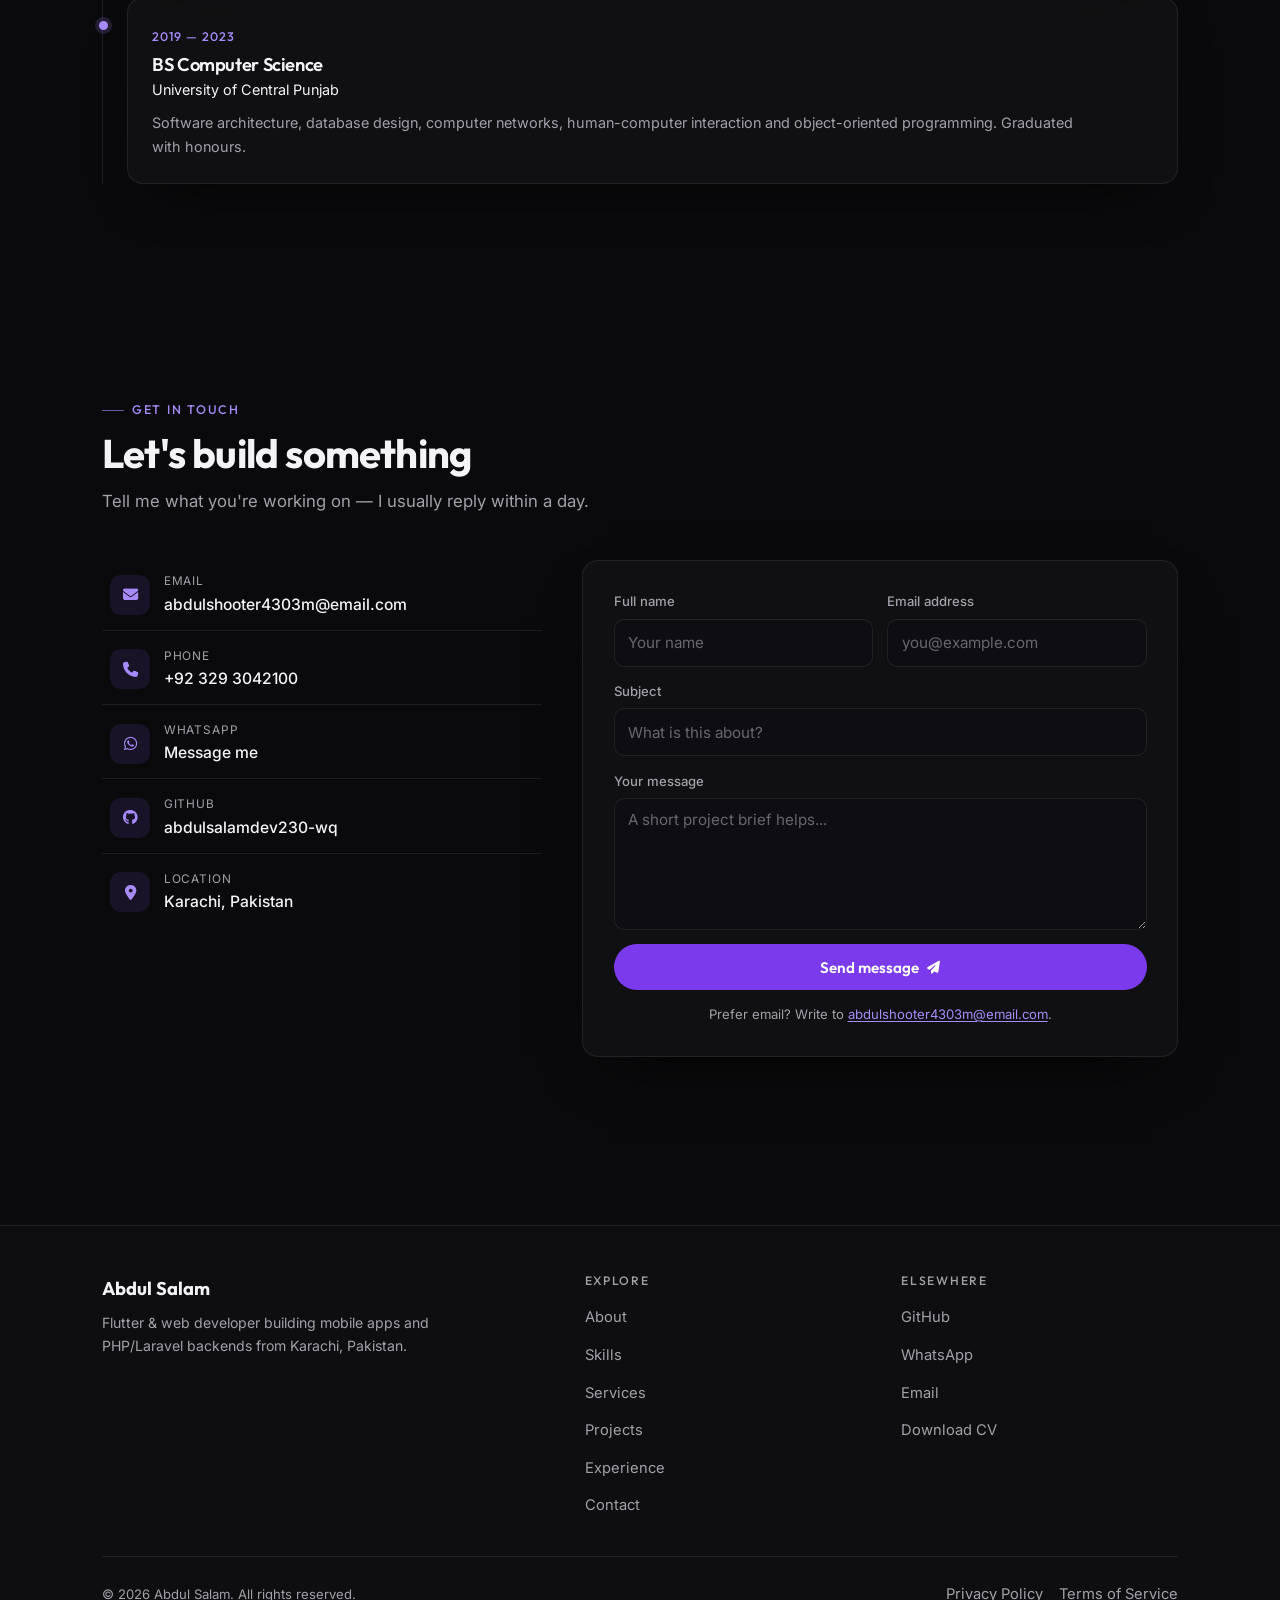
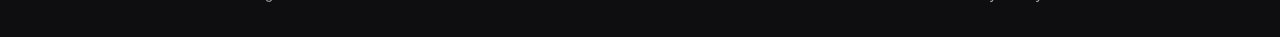
==== commit 8f6db7ad: "Correct the Vyro AI demo instructions A first-time visitor lands on the sign-in screen, not the dash" ====
--- a/index.html
+++ b/index.html
@@ -407,7 +407,8 @@
               <p class="project-desc">
                 An Android AI creative studio: text-to-video, image-to-video, script-to-video,
                 voice generation and an in-app video editor, backed by a Cloudflare Workers AI API.
-                The web demo opens straight on the dashboard so you can click through the app.
+                The web demo opens on the sign-in screen — press “Continue as guest” to walk
+                through the app.
               </p>
               <ul class="tag-list">
                 <li class="tag">Flutter</li><li class="tag">Dart</li><li class="tag">Firebase</li><li class="tag">Workers AI</li><li class="tag">Provider</li>
